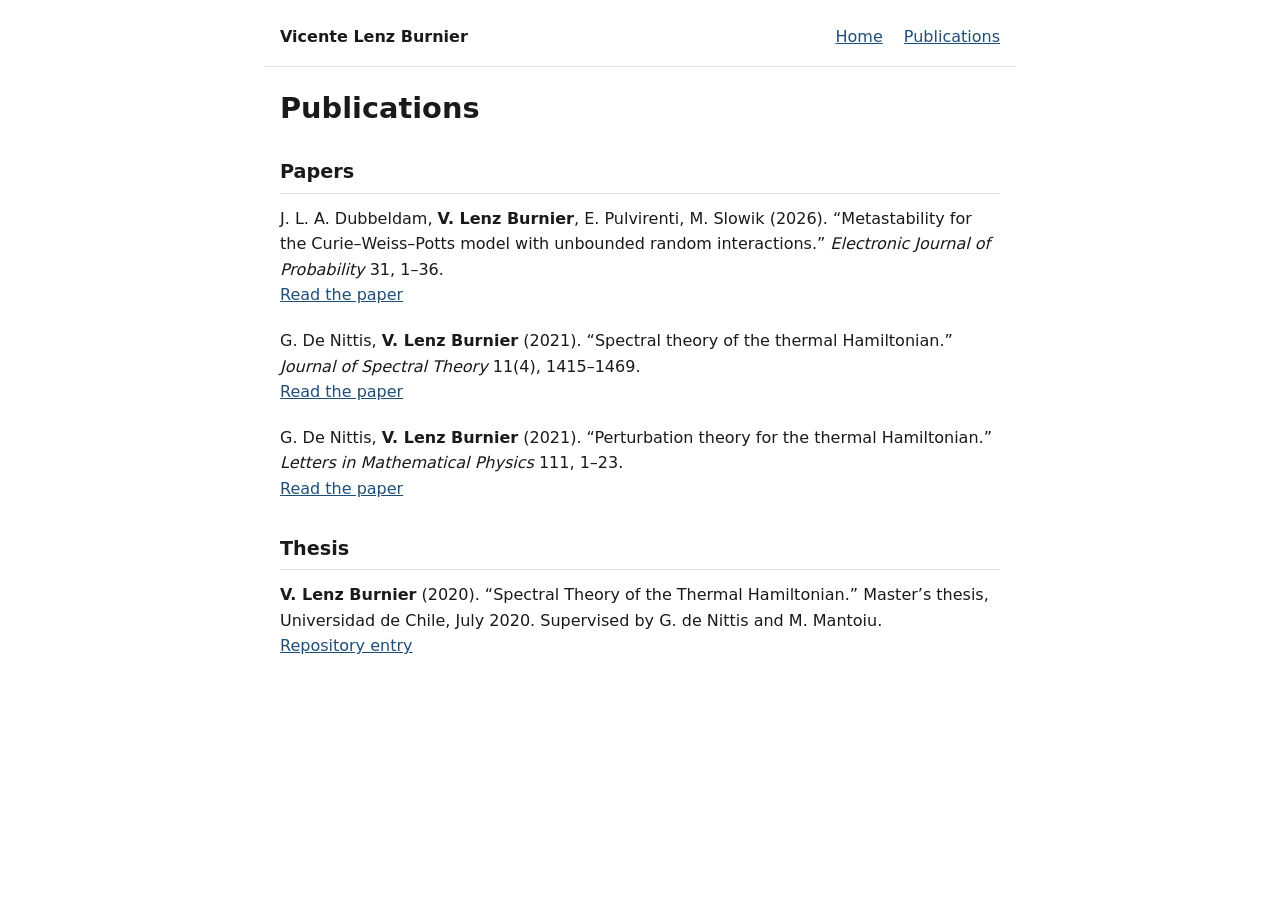
==== publications.html @ 6ba08572 "Add files via upload" ====
<!doctype html>
<html lang="en">
<head>
<meta charset="utf-8">
<meta name="viewport" content="width=device-width, initial-scale=1">
<title>Publications | Vicente Lenz Burnier</title>
<meta name="description" content="Publications and theses by Vicente Lenz Burnier.">
<link rel="stylesheet" href="style.css">
</head>
<body>
<header class="site-header">
  <a class="name" href="index.html">Vicente Lenz Burnier</a>
  <nav>
    <a href="index.html">Home</a>
    <a href="publications.html" aria-current="page">Publications</a>
  </nav>
</header>
<main>
  <h1>Publications</h1>

  <h2>Papers</h2>
  <ul class="pubs">
    <li>
      J. L. A. Dubbeldam, <strong>V. Lenz Burnier</strong>, E. Pulvirenti, M. Slowik (2026).
      &ldquo;Metastability for the Curie–Weiss–Potts model with unbounded random interactions.&rdquo;
      <em>Electronic Journal of Probability</em> 31, 1–36.
      <!-- TODO: replace # with the article's link -->
      <br><a href="#">Read the paper</a>
    </li>
    <li>
      G. De Nittis, <strong>V. Lenz Burnier</strong> (2021).
      &ldquo;Spectral theory of the thermal Hamiltonian.&rdquo;
      <em>Journal of Spectral Theory</em> 11(4), 1415–1469.
      <!-- TODO: replace # with the article's link -->
      <br><a href="#">Read the paper</a>
    </li>
    <li>
      G. De Nittis, <strong>V. Lenz Burnier</strong> (2021).
      &ldquo;Perturbation theory for the thermal Hamiltonian.&rdquo;
      <em>Letters in Mathematical Physics</em> 111, 1–23.
      <!-- TODO: replace # with the article's link -->
      <br><a href="#">Read the paper</a>
    </li>
  </ul>

  <h2>Thesis</h2>
  <ul class="pubs">
    <li>
      <strong>V. Lenz Burnier</strong> (2020).
      &ldquo;Spectral Theory of the Thermal Hamiltonian.&rdquo;
      Master&rsquo;s thesis, Universidad de Chile, July 2020. Supervised by G. de Nittis and M. Mantoiu.
      <br><a href="https://repositorio.uchile.cl/handle/2250/178333">Repository entry</a>
    </li>
  </ul>
</main>
</body>
</html>
---- style.css ----
:root { --bg:#ffffff; --fg:#1a1a1a; --muted:#6b6b6b; --accent:#1f4e79; --rule:#e2e2e2; }
@media (prefers-color-scheme: dark) {
  :root:not([data-theme="light"]) { --bg:#16181c; --fg:#e8e8e8; --muted:#9a9a9a; --accent:#8fb8de; --rule:#2c2f36; }
}
:root[data-theme="dark"] { --bg:#16181c; --fg:#e8e8e8; --muted:#9a9a9a; --accent:#8fb8de; --rule:#2c2f36; }

html, body { margin:0; padding:0; background:var(--bg); color:var(--fg); }
body {
  font-family: system-ui, -apple-system, "Segoe UI", sans-serif;
  line-height: 1.6;
  font-size: 16px;
}
a { color: var(--accent); }

.site-header {
  max-width: 720px; margin: 0 auto; padding: 24px 16px 16px;
  display: flex; flex-wrap: wrap; justify-content: space-between; align-items: baseline; gap: 8px 16px;
  border-bottom: 1px solid var(--rule);
}
.site-header .name { font-weight: 600; color: var(--fg); text-decoration: none; }
.site-header nav a { margin-left: 16px; }

main { max-width: 720px; margin: 0 auto; padding: 24px 16px 56px; }
h1 { font-size: 1.8rem; line-height: 1.2; margin: 0 0 0.75rem; }
h2 { font-size: 1.2rem; margin: 2rem 0 0.75rem; padding-bottom: 0.3rem; border-bottom: 1px solid var(--rule); }

.pubs { list-style: none; margin: 0; padding: 0; }
.pubs li { margin: 0 0 1.25rem; overflow-wrap: anywhere; }
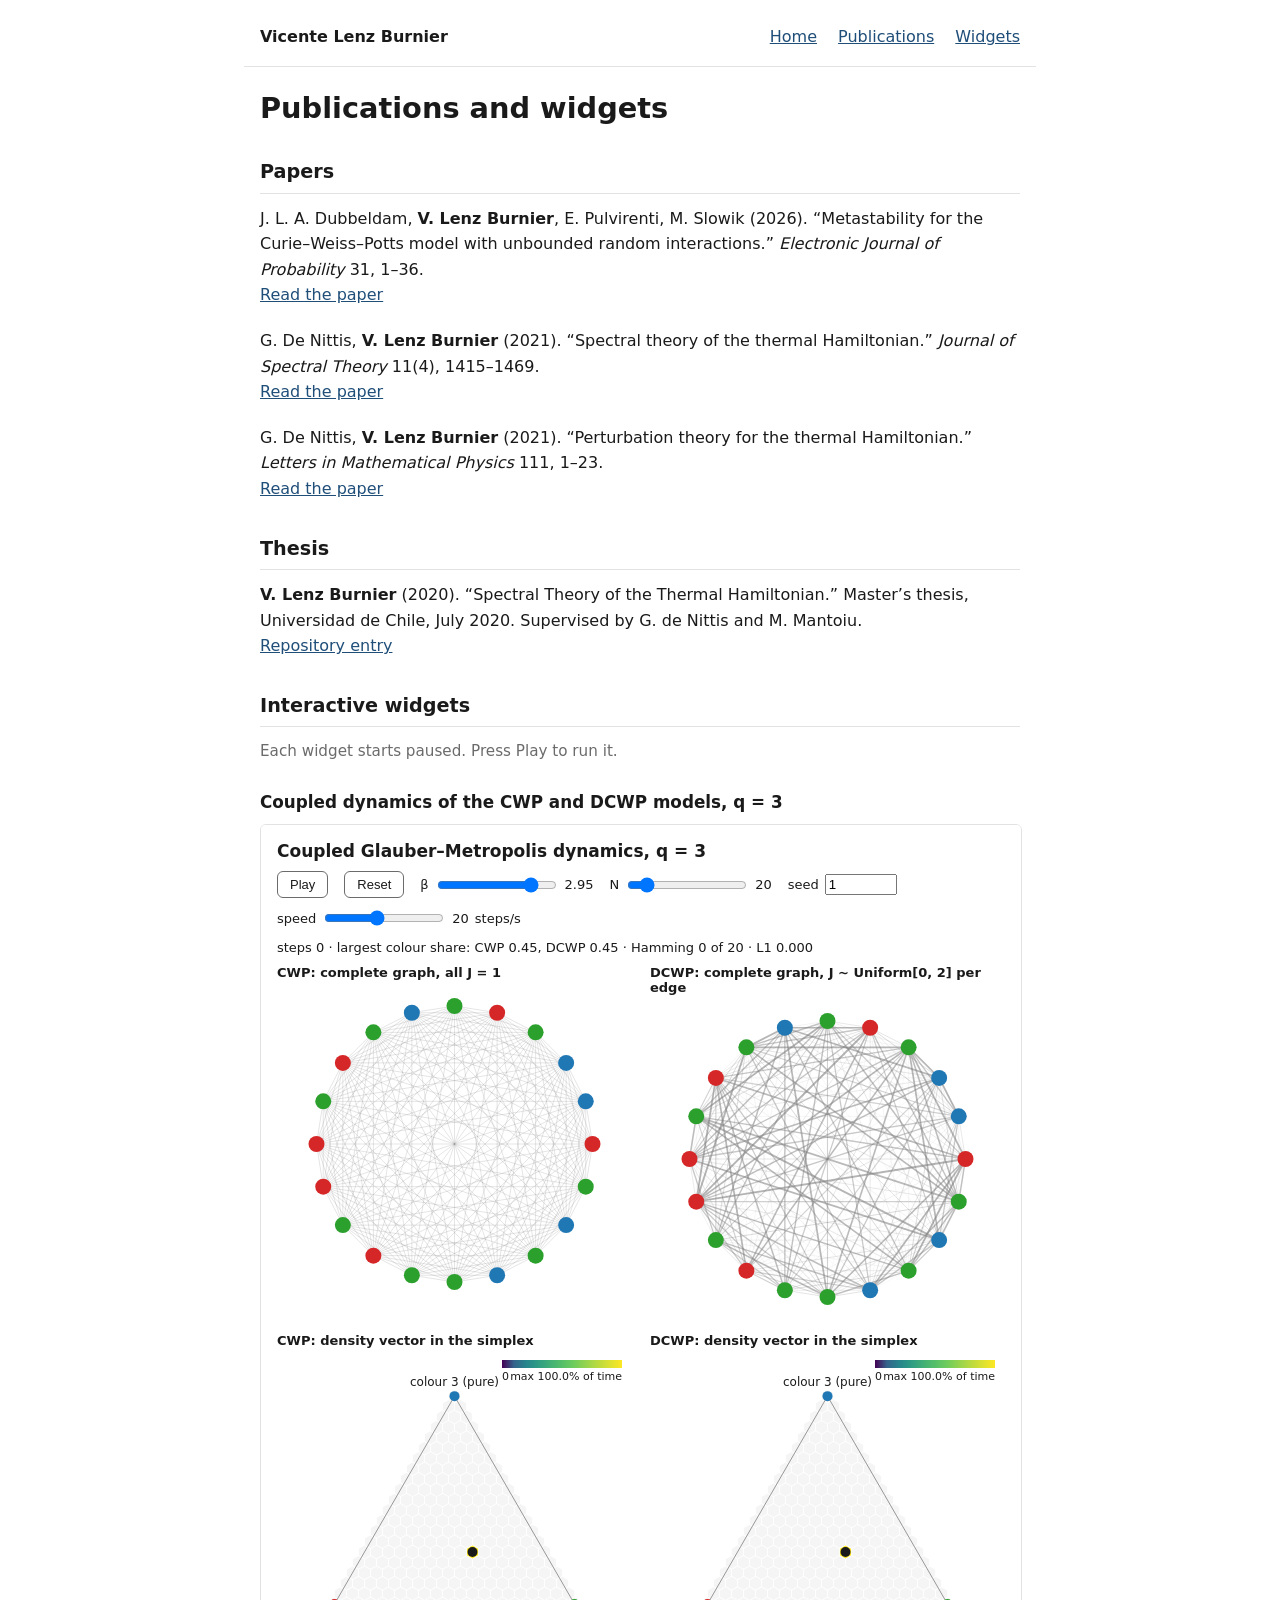
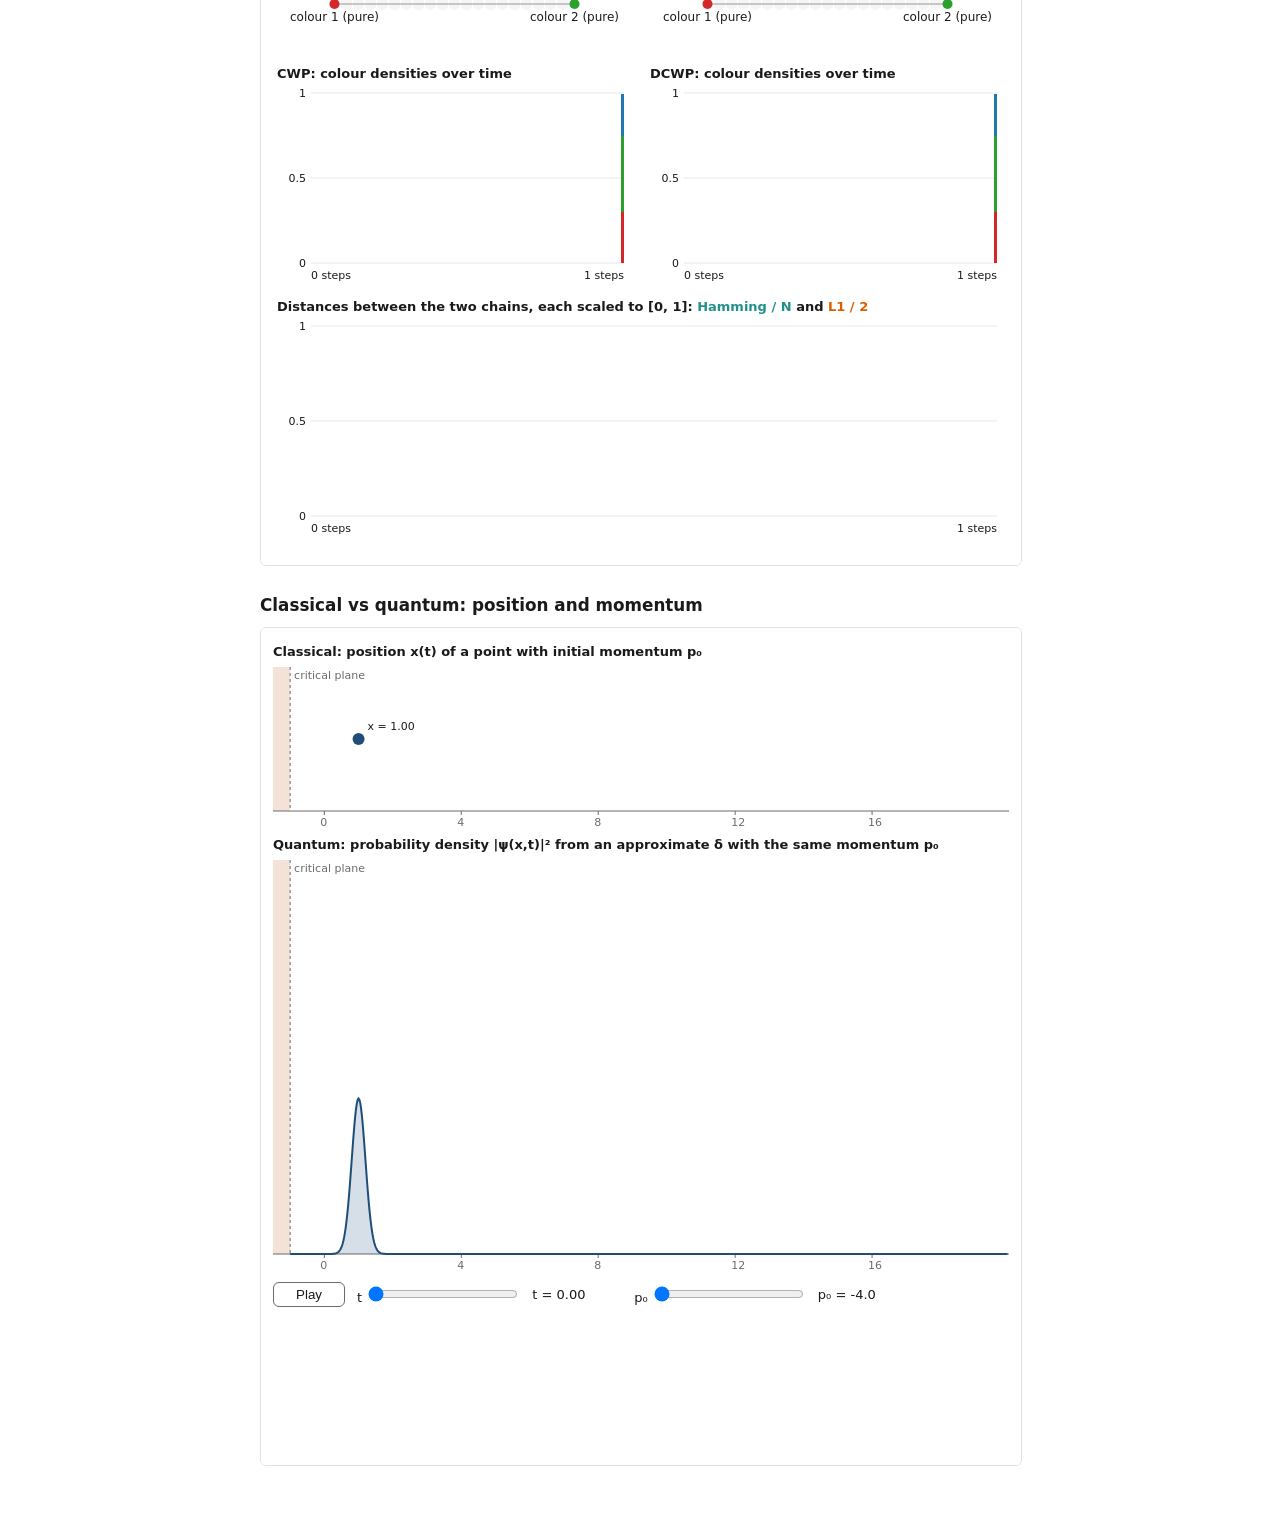
==== commit 9ae7f1a7: "Update publications.html" ====
--- a/publications.html
+++ b/publications.html
@@ -3,55 +3,783 @@
 <head>
 <meta charset="utf-8">
 <meta name="viewport" content="width=device-width, initial-scale=1">
-<title>Publications | Vicente Lenz Burnier</title>
-<meta name="description" content="Publications and theses by Vicente Lenz Burnier.">
-<link rel="stylesheet" href="style.css">
+<title>Publications and widgets | Vicente Lenz Burnier</title>
+<meta name="description" content="Publications and interactive widgets by Vicente Lenz Burnier.">
+<style>
+  :root { --bg:#ffffff; --fg:#1a1a1a; --muted:#6b6b6b; --accent:#1f4e79; --rule:#e2e2e2; }
+  @media (prefers-color-scheme: dark) {
+    :root:not([data-theme="light"]) { --bg:#16181c; --fg:#e8e8e8; --muted:#9a9a9a; --accent:#8fb8de; --rule:#2c2f36; }
+  }
+  :root[data-theme="dark"] { --bg:#16181c; --fg:#e8e8e8; --muted:#9a9a9a; --accent:#8fb8de; --rule:#2c2f36; }
+  html, body { margin:0; padding:0; background:var(--bg); color:var(--fg); }
+  body { font-family: system-ui, -apple-system, "Segoe UI", sans-serif; line-height:1.6; font-size:16px; }
+  a { color:var(--accent); }
+  .site-header { max-width:760px; margin:0 auto; padding:24px 16px 16px; display:flex; flex-wrap:wrap;
+    justify-content:space-between; align-items:baseline; gap:8px 16px; border-bottom:1px solid var(--rule); }
+  .site-header .name { font-weight:600; color:var(--fg); text-decoration:none; }
+  .site-header nav a { margin-left:16px; }
+  main { max-width:760px; margin:0 auto; padding:24px 16px 56px; }
+  h1 { font-size:1.8rem; line-height:1.2; margin:0 0 .75rem; }
+  h2 { font-size:1.2rem; margin:2rem 0 .75rem; padding-bottom:.3rem; border-bottom:1px solid var(--rule); }
+  h3 { font-size:1.05rem; margin:1.6rem 0 .5rem; }
+  .pubs { list-style:none; margin:0; padding:0; }
+  .pubs li { margin:0 0 1.25rem; overflow-wrap:anywhere; }
+  .note { color:var(--muted); font-size:.95rem; margin:0 0 .5rem; }
+  iframe.widget { display:block; width:100%; border:1px solid var(--rule); border-radius:6px; background:var(--bg); }
+</style>
 </head>
 <body>
 <header class="site-header">
   <a class="name" href="index.html">Vicente Lenz Burnier</a>
   <nav>
     <a href="index.html">Home</a>
-    <a href="publications.html" aria-current="page">Publications</a>
+    <a href="publications.html">Publications</a>
+    <a href="research.html" aria-current="page">Widgets</a>
   </nav>
 </header>
 <main>
-  <h1>Publications</h1>
-
-  <h2>Papers</h2>
-  <ul class="pubs">
-    <li>
-      J. L. A. Dubbeldam, <strong>V. Lenz Burnier</strong>, E. Pulvirenti, M. Slowik (2026).
-      &ldquo;Metastability for the Curie–Weiss–Potts model with unbounded random interactions.&rdquo;
-      <em>Electronic Journal of Probability</em> 31, 1–36.
-      <!-- TODO: replace # with the article's link -->
-      <br><a href="#">Read the paper</a>
-    </li>
-    <li>
-      G. De Nittis, <strong>V. Lenz Burnier</strong> (2021).
-      &ldquo;Spectral theory of the thermal Hamiltonian.&rdquo;
-      <em>Journal of Spectral Theory</em> 11(4), 1415–1469.
-      <!-- TODO: replace # with the article's link -->
-      <br><a href="#">Read the paper</a>
-    </li>
-    <li>
-      G. De Nittis, <strong>V. Lenz Burnier</strong> (2021).
-      &ldquo;Perturbation theory for the thermal Hamiltonian.&rdquo;
-      <em>Letters in Mathematical Physics</em> 111, 1–23.
-      <!-- TODO: replace # with the article's link -->
-      <br><a href="#">Read the paper</a>
-    </li>
-  </ul>
-
-  <h2>Thesis</h2>
-  <ul class="pubs">
-    <li>
-      <strong>V. Lenz Burnier</strong> (2020).
-      &ldquo;Spectral Theory of the Thermal Hamiltonian.&rdquo;
-      Master&rsquo;s thesis, Universidad de Chile, July 2020. Supervised by G. de Nittis and M. Mantoiu.
-      <br><a href="https://repositorio.uchile.cl/handle/2250/178333">Repository entry</a>
-    </li>
-  </ul>
+  <h1>Publications and widgets</h1>
+
+  <section id="publications">
+    <h2>Papers</h2>
+    <ul class="pubs">
+      <li>
+        J. L. A. Dubbeldam, <strong>V. Lenz Burnier</strong>, E. Pulvirenti, M. Slowik (2026).
+        &ldquo;Metastability for the Curie&ndash;Weiss&ndash;Potts model with unbounded random interactions.&rdquo;
+        <em>Electronic Journal of Probability</em> 31, 1&ndash;36.
+        <!-- TODO: replace # with the article's link -->
+        <br><a href="#">Read the paper</a>
+      </li>
+      <li>
+        G. De Nittis, <strong>V. Lenz Burnier</strong> (2021).
+        &ldquo;Spectral theory of the thermal Hamiltonian.&rdquo;
+        <em>Journal of Spectral Theory</em> 11(4), 1415&ndash;1469.
+        <!-- TODO: replace # with the article's link -->
+        <br><a href="#">Read the paper</a>
+      </li>
+      <li>
+        G. De Nittis, <strong>V. Lenz Burnier</strong> (2021).
+        &ldquo;Perturbation theory for the thermal Hamiltonian.&rdquo;
+        <em>Letters in Mathematical Physics</em> 111, 1&ndash;23.
+        <!-- TODO: replace # with the article's link -->
+        <br><a href="#">Read the paper</a>
+      </li>
+    </ul>
+
+    <h2>Thesis</h2>
+    <ul class="pubs">
+      <li>
+        <strong>V. Lenz Burnier</strong> (2020).
+        &ldquo;Spectral Theory of the Thermal Hamiltonian.&rdquo;
+        Master&rsquo;s thesis, Universidad de Chile, July 2020. Supervised by G. de Nittis and M. Mantoiu.
+        <br><a href="https://repositorio.uchile.cl/handle/2250/178333">Repository entry</a>
+      </li>
+    </ul>
+  </section>
+
+  <section id="widgets">
+    <h2>Interactive widgets</h2>
+    <p class="note">Each widget starts paused. Press Play to run it.</p>
+
+    <h3>Coupled dynamics of the CWP and DCWP models, q = 3</h3>
+    <iframe id="potts" class="widget" title="Coupled Glauber-Metropolis dynamics of the CWP and DCWP models" style="height:1340px" srcdoc="&lt;!doctype html&gt;
+&lt;html lang=&quot;en&quot;&gt;
+&lt;head&gt;
+&lt;meta charset=&quot;utf-8&quot;&gt;
+&lt;meta name=&quot;viewport&quot; content=&quot;width=device-width, initial-scale=1&quot;&gt;
+&lt;title&gt;Coupled CWP and DCWP dynamics&lt;/title&gt;
+&lt;style&gt;
+  :root { --bg:#ffffff; --fg:#1a1a1a; --muted:#6b6b6b; }
+  @media (prefers-color-scheme: dark) {
+    :root:not([data-theme=&quot;light&quot;]) { --bg:#16181c; --fg:#e8e8e8; --muted:#9a9a9a; }
+  }
+  :root[data-theme=&quot;dark&quot;] { --bg:#16181c; --fg:#e8e8e8; --muted:#9a9a9a; }
+  html, body { margin:0; padding:0; background:var(--bg); color:var(--fg);
+    font-family: system-ui, -apple-system, &quot;Segoe UI&quot;, sans-serif; }
+  body { padding:16px; box-sizing:border-box; }
+  h1 { font-size:17px; font-weight:600; margin:0 0 10px; }
+  .controls { display:flex; flex-wrap:wrap; gap:10px 16px; align-items:center; font-size:13px; margin-bottom:12px; }
+  .controls label { display:flex; align-items:center; gap:6px; }
+  input[type=range] { width:120px; }
+  input[type=number] { width:64px; }
+  button { padding:5px 12px; border-radius:6px; border:1px solid var(--muted); background:transparent; color:var(--fg); cursor:pointer; font-size:13px; }
+  .readout { font-variant-numeric: tabular-nums; font-size:13px; }
+  .grid { display:grid; grid-template-columns:minmax(0,1fr) minmax(0,1fr); gap:14px 18px; }
+  .cell { min-width:0; }
+  .cell.span { grid-column:1 / -1; }
+  .cell .t { font-size:13px; font-weight:600; margin-bottom:4px; }
+  canvas { width:100%; display:block; }
+  @media (max-width:640px) { .grid { grid-template-columns:minmax(0,1fr); } }
+&lt;/style&gt;
+&lt;/head&gt;
+&lt;body&gt;
+&lt;noscript&gt;This animation needs JavaScript to run.&lt;/noscript&gt;
+&lt;h1&gt;Coupled Glauber–Metropolis dynamics, q = 3&lt;/h1&gt;
+&lt;div class=&quot;controls&quot;&gt;
+  &lt;button id=&quot;play&quot;&gt;Play&lt;/button&gt;
+  &lt;button id=&quot;reset&quot;&gt;Reset&lt;/button&gt;
+  &lt;label&gt;β &lt;input id=&quot;beta&quot; type=&quot;range&quot; min=&quot;2.70&quot; max=&quot;3.00&quot; step=&quot;0.01&quot; value=&quot;2.95&quot;&gt; &lt;span id=&quot;betaV&quot;&gt;&lt;/span&gt;&lt;/label&gt;
+  &lt;label&gt;N &lt;input id=&quot;n&quot; type=&quot;range&quot; min=&quot;10&quot; max=&quot;100&quot; step=&quot;1&quot; value=&quot;20&quot;&gt; &lt;span id=&quot;nV&quot;&gt;&lt;/span&gt;&lt;/label&gt;
+  &lt;label&gt;seed &lt;input id=&quot;seed&quot; type=&quot;number&quot; value=&quot;1&quot; min=&quot;1&quot; step=&quot;1&quot;&gt;&lt;/label&gt;
+  &lt;label&gt;speed &lt;input id=&quot;speed&quot; type=&quot;range&quot; min=&quot;0&quot; max=&quot;300&quot; step=&quot;1&quot; value=&quot;130&quot;&gt; &lt;span id=&quot;speedV&quot;&gt;&lt;/span&gt; steps/s&lt;/label&gt;
+&lt;/div&gt;
+&lt;div class=&quot;readout&quot; id=&quot;ro&quot;&gt;&lt;/div&gt;
+&lt;div class=&quot;grid&quot; style=&quot;margin-top:10px&quot;&gt;
+  &lt;div class=&quot;cell&quot;&gt;&lt;div class=&quot;t&quot;&gt;CWP: complete graph, all J = 1&lt;/div&gt;&lt;canvas id=&quot;gC&quot; data-h=&quot;320&quot;&gt;&lt;/canvas&gt;&lt;/div&gt;
+  &lt;div class=&quot;cell&quot;&gt;&lt;div class=&quot;t&quot;&gt;DCWP: complete graph, J ~ Uniform[0, 2] per edge&lt;/div&gt;&lt;canvas id=&quot;gD&quot; data-h=&quot;320&quot;&gt;&lt;/canvas&gt;&lt;/div&gt;
+  &lt;div class=&quot;cell&quot;&gt;&lt;div class=&quot;t&quot;&gt;CWP: density vector in the simplex&lt;/div&gt;&lt;canvas id=&quot;tC&quot; data-h=&quot;300&quot;&gt;&lt;/canvas&gt;&lt;/div&gt;
+  &lt;div class=&quot;cell&quot;&gt;&lt;div class=&quot;t&quot;&gt;DCWP: density vector in the simplex&lt;/div&gt;&lt;canvas id=&quot;tD&quot; data-h=&quot;300&quot;&gt;&lt;/canvas&gt;&lt;/div&gt;
+  &lt;div class=&quot;cell&quot;&gt;&lt;div class=&quot;t&quot;&gt;CWP: colour densities over time&lt;/div&gt;&lt;canvas id=&quot;bC&quot; data-h=&quot;200&quot;&gt;&lt;/canvas&gt;&lt;/div&gt;
+  &lt;div class=&quot;cell&quot;&gt;&lt;div class=&quot;t&quot;&gt;DCWP: colour densities over time&lt;/div&gt;&lt;canvas id=&quot;bD&quot; data-h=&quot;200&quot;&gt;&lt;/canvas&gt;&lt;/div&gt;
+  &lt;div class=&quot;cell span&quot;&gt;&lt;div class=&quot;t&quot;&gt;Distances between the two chains, each scaled to [0, 1]: &lt;span style=&quot;color:#21918c&quot;&gt;Hamming / N&lt;/span&gt; and &lt;span style=&quot;color:#d95f02&quot;&gt;L1 / 2&lt;/span&gt;&lt;/div&gt;&lt;canvas id=&quot;hl&quot; data-h=&quot;220&quot;&gt;&lt;/canvas&gt;&lt;/div&gt;
+&lt;/div&gt;
+
+&lt;script&gt;
+const COLS = [&quot;#d62728&quot;, &quot;#2ca02c&quot;, &quot;#1f77b4&quot;];
+const Q = 3;
+const BIN = 10, HIST = 120, TRAIL = 1500, TAIL_TAU = 50;   // BIN: bar grid in steps; TRAIL: flips kept; TAIL_TAU: fade time in flips
+const VX = [0, 1, 0.5], VY = [0, 0, Math.sqrt(3) / 2];
+
+const $ = id =&gt; document.getElementById(id);
+const el = {
+  play: $(&quot;play&quot;), reset: $(&quot;reset&quot;), beta: $(&quot;beta&quot;), betaV: $(&quot;betaV&quot;),
+  n: $(&quot;n&quot;), nV: $(&quot;nV&quot;), seed: $(&quot;seed&quot;), speed: $(&quot;speed&quot;), speedV: $(&quot;speedV&quot;),
+  ro: $(&quot;ro&quot;), gC: $(&quot;gC&quot;), gD: $(&quot;gD&quot;), tC: $(&quot;tC&quot;), tD: $(&quot;tD&quot;), bC: $(&quot;bC&quot;), bD: $(&quot;bD&quot;), hl: $(&quot;hl&quot;)
+};
+
+let N = 20, beta = 2.95, stepsPerSecond = 20, playing = false, acc = 0, lastTs = null;   // starts paused
+let rng = null, sysC = null, sysD = null, stepCount = 0;
+let histC = [], histD = [], trailC = [], trailD = [];
+let occC = null, occD = null;   // time spent in each simplex site (visit counts), one array per chain
+let histX = [];                 // Hamming and L1 distances, sampled on the same grid as the bars
+
+// seeded PRNG so that a seed reproduces the run
+function mulberry32(a) {
+  return function () {
+    a |= 0; a = (a + 0x6D2B79F5) | 0;
+    let t = Math.imul(a ^ (a &gt;&gt;&gt; 15), 1 | a);
+    t = (t + Math.imul(t ^ (t &gt;&gt;&gt; 7), 61 | t)) ^ t;
+    return ((t ^ (t &gt;&gt;&gt; 14)) &gt;&gt;&gt; 0) / 4294967296;
+  };
+}
+
+// W[i*Q+k] = sum_{j != i} J_ij 1{s_j = k}; cnt[k] = number of sites with colour k
+function makeSystem(J, s0) {
+  const s = Int32Array.from(s0);
+  const W = new Float64Array(N * Q);
+  const cnt = new Float64Array(Q);
+  for (let i = 0; i &lt; N; i++)
+    for (let j = 0; j &lt; N; j++) if (j !== i) W[i * Q + s[j]] += J[i * N + j];
+  for (let j = 0; j &lt; N; j++) cnt[s[j]] += 1;
+  return { s, W, cnt, J };
+}
+
+function reset() {
+  N = parseInt(el.n.value, 10);
+  const seed = parseInt(el.seed.value, 10) || 1;
+  rng = mulberry32(seed);
+  const s0 = new Int32Array(N);
+  for (let i = 0; i &lt; N; i++) s0[i] = Math.floor(rng() * Q);
+  const Jc = new Float64Array(N * N), Jd = new Float64Array(N * N);
+  for (let i = 0; i &lt; N; i++)
+    for (let j = i + 1; j &lt; N; j++) {
+      Jc[i * N + j] = Jc[j * N + i] = 1;
+      const v = 2 * rng();
+      Jd[i * N + j] = Jd[j * N + i] = v;
+    }
+  sysC = makeSystem(Jc, s0);
+  sysD = makeSystem(Jd, s0);
+  stepCount = 0;
+  occC = new Float64Array((N + 1) * (N + 1)); occD = new Float64Array((N + 1) * (N + 1));
+  countOcc(sysC, occC); countOcc(sysD, occD);
+  histC = []; histD = []; histX = [];
+  trailC = [Array.from(sysC.cnt, v =&gt; v / N)];
+  trailD = [Array.from(sysD.cnt, v =&gt; v / N)];
+  snapshot();
+  drawAll();
+}
+
+// one Metropolis attempt: propose colour c at site i; accept with min(1, exp(-beta dH)) using the shared uniform u
+// returns true only if the site actually flipped
+function attempt(sys, i, c, u) {
+  const s = sys.s, W = sys.W, J = sys.J, cnt = sys.cnt;
+  const a = s[i];
+  if (c === a) return false;
+  const dH = -(W[i * Q + c] - W[i * Q + a]) / N;
+  if (u &lt; Math.exp(-beta * dH)) {
+    for (let j = 0; j &lt; N; j++) {
+      const Jji = J[j * N + i];
+      W[j * Q + a] -= Jji;
+      W[j * Q + c] += Jji;
+    }
+    s[i] = c; cnt[a] -= 1; cnt[c] += 1;
+    return true;
+  }
+  return false;
+}
+
+// the same (site, colour, uniform) drives both chains: a valid coupling of the two dynamics
+// every accepted flip is logged, so the simplex trail moves one flip at a time
+function advance(nSteps) {
+  for (let k = 0; k &lt; nSteps; k++) {
+    const i = Math.floor(rng() * N), c = Math.floor(rng() * Q), u = rng();
+    if (attempt(sysC, i, c, u)) { trailC.push(Array.from(sysC.cnt, v =&gt; v / N)); if (trailC.length &gt; TRAIL) trailC.shift(); }
+    if (attempt(sysD, i, c, u)) { trailD.push(Array.from(sysD.cnt, v =&gt; v / N)); if (trailD.length &gt; TRAIL) trailD.shift(); }
+    countOcc(sysC, occC); countOcc(sysD, occD);   // every step counts, flip or not, so the counts are time spent
+  }
+  stepCount += nSteps;
+}
+
+function simplexXY(d) { return [d[1] * VX[1] + d[2] * VX[2], d[1] * VY[1] + d[2] * VY[2]]; }
+
+// site (n0, n1, n2) with n0 + n1 + n2 = N is stored at index n1 * (N + 1) + n2
+function countOcc(sys, occ) { occ[Math.round(sys.cnt[1]) * (N + 1) + Math.round(sys.cnt[2])] += 1; }
+
+// a snapshot of both chains; snapshots are taken on the fixed grid t = k * BIN and never change afterwards
+function snapshot() {
+  histC.push({ t: stepCount, d: Array.from(sysC.cnt, v =&gt; v / N) }); if (histC.length &gt; HIST) histC.shift();
+  histD.push({ t: stepCount, d: Array.from(sysD.cnt, v =&gt; v / N) }); if (histD.length &gt; HIST) histD.shift();
+  histX.push({ t: stepCount, h: hammingDist(), l1: l1Dist() }); if (histX.length &gt; HIST) histX.shift();
+}
+
+// Hamming distance: number of sites whose colour differs between the two chains
+function hammingDist() { let h = 0; for (let i = 0; i &lt; N; i++) if (sysC.s[i] !== sysD.s[i]) h++; return h; }
+// L1 distance between the two magnetizations, taken as the colour densities (each in [0, 1], so the distance is in [0, 2])
+function l1Dist() { let d = 0; for (let k = 0; k &lt; Q; k++) d += Math.abs(sysC.cnt[k] - sysD.cnt[k]) / N; return d; }
+
+// advance n steps, taking a snapshot each time the step count reaches a multiple of BIN
+function advanceBy(n) {
+  let left = n;
+  while (left &gt; 0) {
+    const next = (Math.floor(stepCount / BIN) + 1) * BIN;
+    const k = Math.min(left, next - stepCount);
+    advance(k);
+    left -= k;
+    if (stepCount % BIN === 0) snapshot();
+  }
+}
+
+function cssVar(name) { return getComputedStyle(document.documentElement).getPropertyValue(name).trim(); }
+
+function sizeCanvas(c) {
+  const dpr = Math.min(window.devicePixelRatio || 1, 2);
+  // some preview panes report zero width at load; fall back to the window width
+  const box = c.parentElement.getBoundingClientRect().width || Math.max(200, (window.innerWidth || 360) - 32);
+  // the buffer holds whole device pixels and the CSS size is exactly that buffer, so the browser never resamples the canvas
+  const bw = Math.max(1, Math.floor(box * dpr)), bh = Math.max(1, Math.round(parseInt(c.dataset.h, 10) * dpr));
+  const w = bw / dpr, h = bh / dpr;
+  c.style.width = w + &quot;px&quot;;
+  c.style.height = h + &quot;px&quot;;
+  c.width = bw; c.height = bh;
+  const ctx = c.getContext(&quot;2d&quot;);
+  ctx.setTransform(dpr, 0, 0, dpr, 0, 0);
+  return { ctx, w, h, dpr };
+}
+
+function drawGraph(c, sys, dis) {
+  const { ctx, w, h } = sizeCanvas(c);
+  ctx.clearRect(0, 0, w, h);
+  const cx = w / 2, cy = h / 2, R = Math.min(w, h) / 2 - 22;
+  const P = [];
+  for (let i = 0; i &lt; N; i++) {
+    const a = -Math.PI / 2 + (2 * Math.PI * i) / N;
+    P.push([cx + R * Math.cos(a), cy + R * Math.sin(a)]);
+  }
+  if (N &lt;= 30) {
+    for (let i = 0; i &lt; N; i++)
+      for (let j = i + 1; j &lt; N; j++) {
+        const J = sys.J[i * N + j];
+        if (dis) {
+          ctx.strokeStyle = `rgba(128,128,128,${0.1 + 0.5 * J / 2})`;
+          ctx.lineWidth = 0.3 + 1.5 * J / 2;
+        } else {
+          ctx.strokeStyle = &quot;rgba(128,128,128,0.3)&quot;;
+          ctx.lineWidth = 0.7;
+        }
+        ctx.beginPath(); ctx.moveTo(P[i][0], P[i][1]); ctx.lineTo(P[j][0], P[j][1]); ctx.stroke();
+      }
+  }
+  const r = N &lt;= 30 ? 8 : 3;
+  for (let i = 0; i &lt; N; i++) {
+    ctx.beginPath(); ctx.arc(P[i][0], P[i][1], r, 0, 2 * Math.PI);
+    ctx.fillStyle = COLS[sys.s[i]]; ctx.fill();
+  }
+}
+
+function drawTriangle(c, trail, occ) {
+  const { ctx, w, h } = sizeCanvas(c);
+  ctx.clearRect(0, 0, w, h);
+  const fg = cssVar(&quot;--fg&quot;);
+  const s = Math.min(w / 1.3, h / 1.25);
+  const ox = (w - 1.3 * s) / 2, oy = (h - 1.25 * s) / 2;
+  const X = x =&gt; ox + (x + 0.15) * s;
+  const Y = y =&gt; h - oy - (y + 0.2) * s;
+
+  // cells first, so the outline and the trail sit on top of them
+  const fmax = drawCells(ctx, X, Y, s, occ);
+
+  ctx.beginPath();
+  for (let k = 0; k &lt; 3; k++) {
+    const px = X(VX[k]), py = Y(VY[k]);
+    if (k === 0) ctx.moveTo(px, py); else ctx.lineTo(px, py);
+  }
+  ctx.closePath();
+  ctx.strokeStyle = &quot;rgba(128,128,128,0.8)&quot;; ctx.lineWidth = 1; ctx.stroke();
+
+  const names = [&quot;colour 1 (pure)&quot;, &quot;colour 2 (pure)&quot;, &quot;colour 3 (pure)&quot;];
+  ctx.font = &quot;12px system-ui, sans-serif&quot;; ctx.textAlign = &quot;center&quot;;
+  for (let k = 0; k &lt; 3; k++) {
+    const px = X(VX[k]), py = Y(VY[k]);
+    ctx.fillStyle = COLS[k];
+    ctx.beginPath(); ctx.arc(px, py, 5, 0, 2 * Math.PI); ctx.fill();
+    ctx.fillStyle = fg;
+    ctx.fillText(names[k], px, k === 2 ? py - 10 : py + 17);
+  }
+
+  const pts = trail.map(simplexXY);
+  const n = pts.length;
+  // older flips fade with time constant TAIL_TAU (in flips) and are dropped once faint
+  ctx.lineWidth = 1;
+  for (let k = n - 1; k &gt;= 1; k--) {
+    const age = n - 1 - k;
+    const al = 0.75 * Math.exp(-age / TAIL_TAU);
+    if (al &lt; 0.02) break;
+    ctx.strokeStyle = `rgba(128,128,128,${al})`;
+    ctx.beginPath();
+    ctx.moveTo(X(pts[k - 1][0]), Y(pts[k - 1][1]));
+    ctx.lineTo(X(pts[k][0]), Y(pts[k][1]));
+    ctx.stroke();
+  }
+  const cur = pts[n - 1];
+  ctx.fillStyle = fg;
+  ctx.beginPath(); ctx.arc(X(cur[0]), Y(cur[1]), 5, 0, 2 * Math.PI); ctx.fill();
+
+  drawLegend(ctx, w, fmax / (stepCount + 1), fg);
+}
+
+// colour scale for the cells: viridis-like, readable on both light and dark backgrounds
+const RAMP = [[68, 1, 84], [59, 82, 139], [33, 145, 140], [94, 201, 98], [253, 231, 37]];
+function rampRGB(t) {
+  const x = Math.min(1, Math.max(0, t)) * (RAMP.length - 1);
+  const k = Math.min(RAMP.length - 2, Math.floor(x)), f = x - k;
+  const a = RAMP[k], b = RAMP[k + 1];
+  return `rgb(${Math.round(a[0] + f * (b[0] - a[0]))},${Math.round(a[1] + f * (b[1] - a[1]))},${Math.round(a[2] + f * (b[2] - a[2]))})`;
+}
+
+// one hexagon per simplex site (n0, n1, n2) with n0 + n1 + n2 = N, filled by its share of time.
+// Neighbouring sites are s/N apart, so a regular hexagon with that spacing has circumradius (s/N)/sqrt(3).
+// The fill uses sqrt scaling so that rarely visited sites stay visible. Returns the largest visit count.
+// colours are quantised to CELL_LEVELS steps so each cell can reuse a precomputed fill string
+const CELL_LEVELS = 48;
+const LEVEL_FILL = Array.from({ length: CELL_LEVELS }, (_, b) =&gt; rampRGB(b / (CELL_LEVELS - 1)));
+const EMPTY_FILL = &quot;rgba(128,128,128,0.08)&quot;;
+const HEX_COS = [], HEX_SIN = [];
+for (let k = 0; k &lt; 6; k++) { const th = Math.PI / 6 + k * Math.PI / 3; HEX_COS.push(Math.cos(th)); HEX_SIN.push(Math.sin(th)); }
+function drawCells(ctx, X, Y, s, occ) {
+  const K = N + 1;
+  let fmax = 1;
+  for (let n1 = 0; n1 &lt;= N; n1++)
+    for (let n2 = 0; n1 + n2 &lt;= N; n2++) fmax = Math.max(fmax, occ[n1 * K + n2]);
+  const R = (s / N) / Math.sqrt(3) * 0.93;
+  for (let n1 = 0; n1 &lt;= N; n1++)
+    for (let n2 = 0; n1 + n2 &lt;= N; n2++) {
+      const cx = X((n1 * VX[1] + n2 * VX[2]) / N), cy = Y((n1 * VY[1] + n2 * VY[2]) / N);
+      const v = occ[n1 * K + n2];
+      ctx.beginPath();
+      for (let k = 0; k &lt; 6; k++) {   // vertices point into the gaps between neighbours
+        const px = cx + R * HEX_COS[k], py = cy - R * HEX_SIN[k];
+        if (k === 0) ctx.moveTo(px, py); else ctx.lineTo(px, py);
+      }
+      ctx.closePath();
+      ctx.fillStyle = v &gt; 0 ? LEVEL_FILL[Math.round(Math.sqrt(v / fmax) * (CELL_LEVELS - 1))] : EMPTY_FILL;
+      ctx.fill();
+    }
+  return fmax;
+}
+
+// colour key for the cells, running from 0 to the largest share of time any single site received
+function drawLegend(ctx, w, share, fg) {
+  const lw = Math.min(120, w * 0.4), lx = w - lw - 10, ly = 8;
+  const g = ctx.createLinearGradient(lx, 0, lx + lw, 0);
+  for (let i = 0; i &lt;= 10; i++) g.addColorStop(i / 10, rampRGB(Math.sqrt(i / 10)));
+  ctx.fillStyle = g; ctx.fillRect(lx, ly, lw, 8);
+  ctx.fillStyle = fg; ctx.font = &quot;11px system-ui, sans-serif&quot;;
+  ctx.textAlign = &quot;left&quot;; ctx.fillText(&quot;0&quot;, lx, ly + 20);
+  ctx.textAlign = &quot;right&quot;; ctx.fillText(&quot;max &quot; + (100 * share).toFixed(1) + &quot;% of time&quot;, lx + lw, ly + 20);
+}
+
+function drawBars(c, hist) {
+  const { ctx, w, h, dpr } = sizeCanvas(c);
+  ctx.clearRect(0, 0, w, h);
+  const fg = cssVar(&quot;--fg&quot;);
+  const pl = 34, pr = 8, pt = 8, pb = 22;
+  const pw = w - pl - pr, ph = h - pt - pb;
+  ctx.font = &quot;11px system-ui, sans-serif&quot;;
+  ctx.textAlign = &quot;right&quot;; ctx.fillStyle = fg;
+  for (const v of [0, 0.5, 1]) {
+    const y = pt + ph * (1 - v);
+    ctx.strokeStyle = &quot;rgba(128,128,128,0.2)&quot;;
+    ctx.beginPath(); ctx.moveTo(pl, y); ctx.lineTo(pl + pw, y); ctx.stroke();
+    ctx.fillText(String(v), pl - 5, y + 4);
+  }
+  if (hist.length === 0) return;
+  const t0 = hist[0].t, t1 = Math.max(hist[hist.length - 1].t, t0 + 1);
+  // one bar per grid snapshot in fixed slots, newest at the right edge; bars touch, heights never change
+  // every edge is snapped to a device pixel, so neighbouring bars and segments meet with no anti-aliased seam
+  const snap = v =&gt; Math.round(v * dpr) / dpr;
+  for (let j = 0; j &lt; hist.length; j++) {
+    const slot = HIST - hist.length + j;
+    const x0 = snap(pl + (slot * pw) / HIST), x1 = snap(pl + ((slot + 1) * pw) / HIST);
+    let base = snap(pt + ph);
+    for (let k = 0; k &lt; Q; k++) {
+      const top = snap(base - hist[j].d[k] * ph);
+      ctx.fillStyle = COLS[k];
+      ctx.fillRect(x0, top, x1 - x0, base - top);
+      base = top;
+    }
+  }
+  ctx.fillStyle = fg;
+  ctx.textAlign = &quot;left&quot;; ctx.fillText(t0.toLocaleString() + &quot; steps&quot;, pl, h - 6);
+  ctx.textAlign = &quot;right&quot;; ctx.fillText(t1.toLocaleString() + &quot; steps&quot;, pl + pw, h - 6);
+}
+
+// both distances on one graph, each divided by its maximum possible value so that it lies in [0, 1]
+// (Hamming / N, since at most N sites differ; L1 / 2, since the L1 distance between two probability vectors is at most 2)
+// one point per grid snapshot, over the same fixed time window as the bars
+const SERIES = [
+  { key: &quot;h&quot;, max: () =&gt; N, color: &quot;#21918c&quot; },
+  { key: &quot;l1&quot;, max: () =&gt; 2, color: &quot;#d95f02&quot; }
+];
+function drawDistances(c, hist) {
+  const { ctx, w, h } = sizeCanvas(c);
+  ctx.clearRect(0, 0, w, h);
+  const fg = cssVar(&quot;--fg&quot;);
+  const pl = 34, pr = 8, pt = 8, pb = 22;
+  const pw = w - pl - pr, ph = h - pt - pb;
+  ctx.font = &quot;11px system-ui, sans-serif&quot;;
+  ctx.textAlign = &quot;right&quot;; ctx.fillStyle = fg;
+  for (const v of [0, 0.5, 1]) {
+    const y = pt + ph * (1 - v);
+    ctx.strokeStyle = &quot;rgba(128,128,128,0.2)&quot;;
+    ctx.beginPath(); ctx.moveTo(pl, y); ctx.lineTo(pl + pw, y); ctx.stroke();
+    ctx.fillText(String(v), pl - 5, y + 4);
+  }
+  if (hist.length === 0) return;
+  const t0 = hist[0].t, t1 = Math.max(hist[hist.length - 1].t, t0 + 1);
+  for (const s of SERIES) {
+    ctx.strokeStyle = s.color; ctx.lineWidth = 1.5;
+    ctx.beginPath();
+    for (let j = 0; j &lt; hist.length; j++) {
+      const slot = HIST - hist.length + j;
+      const x = pl + ((slot + 0.5) * pw) / HIST;
+      const y = pt + ph * (1 - hist[j][s.key] / s.max());
+      if (j === 0) ctx.moveTo(x, y); else ctx.lineTo(x, y);
+    }
+    ctx.stroke();
+  }
+  ctx.fillStyle = fg;
+  ctx.textAlign = &quot;left&quot;; ctx.fillText(t0.toLocaleString() + &quot; steps&quot;, pl, h - 6);
+  ctx.textAlign = &quot;right&quot;; ctx.fillText(t1.toLocaleString() + &quot; steps&quot;, pl + pw, h - 6);
+}
+
+function drawAll() {
+  drawGraph(el.gC, sysC, false);
+  drawGraph(el.gD, sysD, true);
+  drawTriangle(el.tC, trailC, occC);
+  drawTriangle(el.tD, trailD, occD);
+  drawBars(el.bC, histC);
+  drawBars(el.bD, histD);
+  drawDistances(el.hl, histX);
+  const lastC = histC[histC.length - 1].d, lastD = histD[histD.length - 1].d;
+  el.ro.textContent =
+    `steps ${stepCount.toLocaleString()} · largest colour share: CWP ${Math.max(...lastC).toFixed(2)}, DCWP ${Math.max(...lastD).toFixed(2)}` +
+    ` · Hamming ${hammingDist()} of ${N} · L1 ${l1Dist().toFixed(3)}` +
+    (N &gt; 30 ? &quot; · edges hidden for N &gt; 30&quot; : &quot;&quot;);
+}
+
+// speed slider: 1 to 1000 steps per second on a log scale
+function speedFromSlider() { return Math.pow(10, parseInt(el.speed.value, 10) / 100); }
+function fmtSps() { return stepsPerSecond &lt; 10 ? stepsPerSecond.toFixed(1) : Math.round(stepsPerSecond).toString(); }
+
+// steps are accumulated from elapsed time, so the slowest speeds show single flips
+let lastRun = 0;
+function tick(ts) {
+  lastRun = performance.now();
+  if (lastTs === null) lastTs = ts;
+  const dt = Math.min(0.1, Math.max(0, (ts - lastTs) / 1000));
+  lastTs = ts;
+  if (playing) {
+    acc += stepsPerSecond * dt;
+    const n = Math.floor(acc);
+    if (n &gt; 0) { acc -= n; advanceBy(n); }
+  }
+  drawAll();
+}
+function frame(ts) {
+  tick(ts);
+  requestAnimationFrame(frame);
+}
+// fallback: if animation frames stall (hidden or unusual preview panes), keep the clock running
+setInterval(() =&gt; { if (performance.now() - lastRun &gt; 250) tick(performance.now()); }, 250);
+
+// consistency check: incremental bookkeeping matches a recomputation from scratch
+window.__check = function () {
+  for (const sys of [sysC, sysD]) {
+    for (let i = 0; i &lt; N; i++)
+      for (let k = 0; k &lt; Q; k++) {
+        let w = 0;
+        for (let j = 0; j &lt; N; j++) if (j !== i &amp;&amp; sys.s[j] === k) w += sys.J[i * N + j];
+        if (Math.abs(w - sys.W[i * Q + k]) &gt; 1e-9) return false;
+      }
+    const cnt = new Array(Q).fill(0);
+    for (const v of sys.s) cnt[v]++;
+    for (let k = 0; k &lt; Q; k++) if (cnt[k] !== sys.cnt[k]) return false;
+  }
+  return true;
+};
+
+el.beta.addEventListener(&quot;input&quot;, () =&gt; { beta = parseFloat(el.beta.value); el.betaV.textContent = beta.toFixed(2); });
+el.n.addEventListener(&quot;input&quot;, () =&gt; { el.nV.textContent = el.n.value; });
+el.n.addEventListener(&quot;change&quot;, reset);
+el.seed.addEventListener(&quot;change&quot;, reset);
+el.speed.addEventListener(&quot;input&quot;, () =&gt; { stepsPerSecond = speedFromSlider(); el.speedV.textContent = fmtSps(); });
+el.play.addEventListener(&quot;click&quot;, () =&gt; { playing = !playing; el.play.textContent = playing ? &quot;Pause&quot; : &quot;Play&quot;; });
+el.reset.addEventListener(&quot;click&quot;, reset);
+window.addEventListener(&quot;resize&quot;, drawAll);
+window.addEventListener(&quot;pageshow&quot;, drawAll);
+document.addEventListener(&quot;visibilitychange&quot;, drawAll);
+if (&quot;ResizeObserver&quot; in window) new ResizeObserver(() =&gt; drawAll()).observe(document.querySelector(&quot;.grid&quot;));
+
+beta = parseFloat(el.beta.value); el.betaV.textContent = beta.toFixed(2);
+el.nV.textContent = el.n.value;
+stepsPerSecond = speedFromSlider(); el.speedV.textContent = fmtSps();
+reset();
+requestAnimationFrame(frame);
+&lt;/script&gt;
+&lt;/body&gt;
+&lt;/html&gt;
+"></iframe>
+
+    <h3>Classical vs quantum: position and momentum</h3>
+    <iframe id="cq" class="widget" title="Classical versus quantum position, one-dimensional thermal Hamiltonian" style="height:680px" srcdoc="&lt;!doctype html&gt;
+&lt;html lang=&quot;en&quot;&gt;
+&lt;head&gt;
+&lt;meta charset=&quot;utf-8&quot;&gt;
+&lt;meta name=&quot;viewport&quot; content=&quot;width=device-width, initial-scale=1&quot;&gt;
+&lt;title&gt;Classical vs quantum: position (1D thermal Hamiltonian)&lt;/title&gt;
+&lt;style&gt;
+  :root { --bg:#ffffff; --fg:#1a1a1a; --muted:#6b6b6b; --accent:#1f4e79; --crit:#f4e2d8; }
+  @media (prefers-color-scheme: dark) {
+    :root { --bg:#16181c; --fg:#e8e8e8; --muted:#9a9a9a; --accent:#8fb8de; --crit:#3a2a24; }
+  }
+  html, body { margin:0; padding:0; background:var(--bg); color:var(--fg);
+    font-family: system-ui, -apple-system, Segoe UI, sans-serif; }
+  .widget { padding: 10px 12px 12px; box-sizing: border-box; }
+  .label { font-size: 13px; font-weight: 600; margin: 6px 0 2px; }
+  canvas { width: 100%; display: block; }
+  .controls { display:flex; flex-wrap:wrap; gap:8px 12px; align-items:center; margin-top:8px; font-size:13px; }
+  button { padding:4px 12px; border-radius:6px; border:1px solid var(--muted); background:transparent; color:var(--fg); cursor:pointer; }
+  input[type=range] { width: 150px; }
+  .readout { font-variant-numeric: tabular-nums; min-width: 90px; }
+&lt;/style&gt;
+&lt;style&gt;button { min-width: 72px; }&lt;/style&gt;
+&lt;/head&gt;
+&lt;body&gt;
+&lt;div class=&quot;widget&quot;&gt;
+  &lt;div class=&quot;label&quot;&gt;Classical: position x(t) of a point with initial momentum p₀&lt;/div&gt;
+  &lt;canvas id=&quot;cl&quot; data-h=&quot;100&quot;&gt;&lt;/canvas&gt;
+
+  &lt;div class=&quot;label&quot;&gt;Quantum: probability density |ψ(x,t)|² from an approximate δ with the same momentum p₀&lt;/div&gt;
+  &lt;canvas id=&quot;qu&quot; data-h=&quot;200&quot;&gt;&lt;/canvas&gt;
+
+  &lt;div class=&quot;controls&quot;&gt;
+    &lt;button id=&quot;play&quot;&gt;Play&lt;/button&gt;
+    &lt;label&gt;t &lt;input id=&quot;scrub&quot; type=&quot;range&quot; min=&quot;0&quot; max=&quot;0&quot; step=&quot;1&quot; value=&quot;0&quot;&gt;&lt;/label&gt;
+    &lt;span class=&quot;readout&quot; id=&quot;readout&quot;&gt;&lt;/span&gt;
+    &lt;label&gt;p₀ &lt;input id=&quot;p0&quot; type=&quot;range&quot; min=&quot;0&quot; max=&quot;0&quot; step=&quot;1&quot; value=&quot;0&quot;&gt;&lt;/label&gt;
+    &lt;span class=&quot;readout&quot; id=&quot;p0v&quot;&gt;&lt;/span&gt;
+  &lt;/div&gt;
+&lt;/div&gt;
+
+&lt;script&gt;
+const D = {&quot;ell&quot;:1.0,&quot;x0&quot;:1.0,&quot;x&quot;:[-1.0,-0.99992,-0.99966,-0.99924,-0.99865,-0.9979,-0.99697,-0.99588,-0.99461,-0.99318,-0.99158,-0.98982,-0.98788,-0.98578,-0.9835,-0.98106,-0.97845,-0.97568,-0.97273,-0.96962,-0.96633,-0.96288,-0.95926,-0.95547,-0.95152,-0.94739,-0.9431,-0.93864,-0.93401,-0.92921,-0.92425,-0.91911,-0.91381,-0.90834,-0.9027,-0.89689,-0.89092,-0.88477,-0.87846,-0.87198,-0.86533,-0.85851,-0.85153,-0.84437,-0.83705,-0.82956,-0.8219,-0.81407,-0.80608,-0.79791,-0.78958,-0.78108,-0.77241,-0.76357,-0.75457,-0.74539,-0.73605,-0.72654,-0.71686,-0.70701,-0.69699,-0.68681,-0.67646,-0.66594,-0.65525,-0.64439,-0.63336,-0.62217,-0.61081,-0.59927,-0.58758,-0.57571,-0.56367,-0.55147,-0.53909,-0.52655,-0.51384,-0.50097,-0.48792,-0.47471,-0.46132,-0.44777,-0.43405,-0.42016,-0.40611,-0.39188,-0.37749,-0.36293,-0.3482,-0.3333,-0.31824,-0.303,-0.2876,-0.27203,-0.25629,-0.24038,-0.22431,-0.20806,-0.19165,-0.17507,-0.15832,-0.1414,-0.12431,-0.10706,-0.08964,-0.07205,-0.05429,-0.03636,-0.01826,0.0,0.01844,0.03704,0.05581,0.07474,0.09385,0.11313,0.13257,0.15218,0.17196,0.19191,0.21202,0.23231,0.25276,0.27338,0.29417,0.31513,0.33626,0.35755,0.37901,0.40064,0.42244,0.44441,0.46655,0.48885,0.51133,0.53397,0.55678,0.57975,0.6029,0.62621,0.6497,0.67335,0.69717,0.72116,0.74531,0.76964,0.79413,0.81879,0.84362,0.86862,0.89379,0.91912,0.94462,0.97029,0.99613,1.02214,1.04832,1.07466,1.10118,1.12786,1.15471,1.18173,1.20891,1.23627,1.26379,1.29148,1.31934,1.34737,1.37556,1.40393,1.43246,1.46116,1.49003,1.51907,1.54828,1.57765,1.6072,1.63691,1.66679,1.69683,1.72705,1.75744,1.78799,1.81871,1.8496,1.88066,1.91188,1.94328,1.97484,2.00657,2.03847,2.07054,2.10278,2.13518,2.16776,2.2005,2.23341,2.26649,2.29973,2.33315,2.36673,2.40048,2.4344,2.46849,2.50275,2.53717,2.57176,2.60653,2.64146,2.67655,2.71182,2.74725,2.78286,2.81863,2.85457,2.89068,2.92695,2.9634,3.00001,3.03679,3.07374,3.11086,3.14815,3.1856,3.22323,3.26102,3.29898,3.33711,3.3754,3.41387,3.4525,3.4913,3.53027,3.56941,3.60872,3.64819,3.68783,3.72765,3.76763,3.80777,3.84809,3.88858,3.92923,3.97005,4.01104,4.0522,4.09353,4.13502,4.17668,4.21852,4.26052,4.30268,4.34502,4.38753,4.4302,4.47304,4.51605,4.55923,4.60258,4.64609,4.68977,4.73363,4.77765,4.82183,4.86619,4.91072,4.95541,5.00027,5.0453,5.0905,5.13587,5.1814,5.2271,5.27298,5.31902,5.36522,5.4116,5.45815,5.50486,5.55174,5.59879,5.64601,5.6934,5.74095,5.78867,5.83657,5.88463,5.93285,5.98125,6.02982,6.07855,6.12745,6.17652,6.22576,6.27517,6.32474,6.37449,6.4244,6.47448,6.52473,6.57514,6.62573,6.67648,6.7274,6.77849,6.82975,6.88118,6.93277,6.98454,7.03647,7.08857,7.14084,7.19327,7.24588,7.29865,7.35159,7.40471,7.45798,7.51143,7.56505,7.61883,7.67278,7.7269,7.78119,7.83565,7.89027,7.94507,8.00003,8.05516,8.11046,8.16592,8.22156,8.27736,8.33333,8.38947,8.44578,8.50226,8.5589,8.61572,8.6727,8.72985,8.78717,8.84466,8.90231,8.96013,9.01813,9.07629,9.13462,9.19311,9.25178,9.31061,9.36961,9.42878,9.48812,9.54763,9.6073,9.66715,9.72716,9.78734,9.84769,9.90821,9.96889,10.02974,10.09077,10.15196,10.21332,10.27484,10.33654,10.3984,10.46043,10.52263,10.585,10.64754,10.71024,10.77312,10.83616,10.89937,10.96275,11.0263,11.09001,11.1539,11.21795,11.28217,11.34656,11.41111,11.47584,11.54073,11.60579,11.67103,11.73642,11.80199,11.86773,11.93363,11.9997,12.06594,12.13235,12.19893,12.26567,12.33259,12.39967,12.46692,12.53434,12.60193,12.66968,12.73761,12.8057,12.87396,12.94239,13.01098,13.07975,13.14868,13.21779,13.28706,13.35649,13.4261,13.49588,13.56582,13.63593,13.70621,13.77666,13.84728,13.91807,13.98902,14.06014,14.13143,14.20289,14.27452,14.34631,14.41828,14.49041,14.56271,14.63518,14.70782,14.78062,14.8536,14.92674,15.00005,15.07353,15.14717,15.22099,15.29497,15.36913,15.44345,15.51794,15.59259,15.66742,15.74241,15.81757,15.8929,15.9684,16.04407,16.11991,16.19591,16.27208,16.34842,16.42493,16.50161,16.57846,16.65547,16.73265,16.81,16.88752,16.96521,17.04306,17.12109,17.19928,17.27764,17.35617,17.43487,17.51373,17.59277,17.67197,17.75134,17.83088,17.91059,17.99046,18.07051,18.15072,18.2311,18.31165,18.39237,18.47325,18.55431,18.63553,18.71692,18.79848,18.8802,18.9621,19.04416,19.1264,19.2088,19.29137,19.3741,19.45701,19.54008,19.62333,19.70674,19.79032,19.87406,19.95798],&quot;times&quot;:[0.0,0.01303,0.02909,0.04515,0.06121,0.07727,0.09333,0.10939,0.12545,0.14152,0.15758,0.17364,0.1897,0.20576,0.22182,0.23788,0.25394,0.27,0.28606,0.30212,0.31818,0.33424,0.3503,0.36636,0.38242,0.39848,0.41455,0.43061,0.44667,0.46273,0.47879,0.49485,0.51091,0.52697,0.54303,0.55909,0.57515,0.59121,0.60727,0.62333,0.63939,0.65545,0.67152,0.68758,0.70364,0.7197,0.73576,0.75182,0.76788,0.78394,0.8],&quot;p0s&quot;:[-4.0,-3.0,-2.0,-1.0,0.0,1.0,2.0],&quot;rhos&quot;:[[[0.0,0.0,0.0,0.0,0.0,0.0,0.0,0.0,0.0,0.0,0.0,0.0,0.0,0.0,0.0,0.0,0.0,0.0,0.0,0.0,0.0,0.0,0.0,0.0,0.0,0.0,0.0,0.0,0.0,0.0,0.0,0.0,0.0,0.0,0.0,0.0,0.0,0.0,0.0,0.0,0.0,0.0,0.0,0.0,0.0,0.0,0.0,0.0,0.0,0.0,0.0,0.0,0.0,0.0,0.0,0.0,0.0,0.0,0.0,0.0,0.0,0.0,0.0,0.0,0.0,0.0,0.0,0.0,0.0,0.0,0.0,0.0,0.0,0.0,0.0,0.0,0.0,0.0,0.0,0.0,0.0,0.0,0.0,0.0,0.0,0.0,0.0,0.0,0.0,0.0,0.0,0.0,0.0,0.0,0.0,0.0,0.0,0.0,0.0,0.0,0.0,0.0,0.0,0.0,0.0,0.0,0.0,0.0,0.0,0.0,0.0,0.0,0.0,0.0,0.0,0.0,0.0,0.0,0.0,0.001,0.001,0.001,0.002,0.003,0.004,0.006,0.008,0.011,0.016,0.022,0.031,0.042,0.057,0.076,0.101,0.132,0.171,0.219,0.278,0.348,0.43,0.526,0.634,0.755,0.887,1.028,1.174,1.323,1.469,1.608,1.732,1.838,1.92,1.973,1.994,1.982,1.937,1.86,1.755,1.626,1.479,1.32,1.156,0.993,0.836,0.69,0.557,0.441,0.342,0.26,0.193,0.14,0.099,0.069,0.047,0.031,0.02,0.013,0.008,0.005,0.003,0.002,0.001,0.001,0.0,0.0,0.0,0.0,0.0,0.0,0.0,0.0,0.0,0.0,0.0,0.0,0.0,0.0,0.0,0.0,0.0,0.0,0.0,0.0,0.0,0.0,0.0,0.0,0.0,0.0,0.0,0.0,0.0,0.0,0.0,0.0,0.0,0.0,0.0,0.0,0.0,0.0,0.0,0.0,0.0,0.0,0.0,0.0,0.0,0.0,0.0,0.0,0.0,0.0,0.0,0.0,0.0,0.0,0.0,0.0,0.0,0.0,0.0,0.0,0.0,0.0,0.0,0.0,0.0,0.0,0.0,0.0,0.0,0.0,0.0,0.0,0.0,0.0,0.0,0.0,0.0,0.0,0.0,0.0,0.0,0.0,0.0,0.0,0.0,0.0,0.0,0.0,0.0,0.0,0.0,0.0,0.0,0.0,0.0,0.0,0.0,0.0,0.0,0.0,0.0,0.0,0.0,0.0,0.0,0.0,0.0,0.0,0.0,0.0,0.0,0.0,0.0,0.0,0.0,0.0,0.0,0.0,0.0,0.0,0.0,0.0,0.0,0.0,0.0,0.0,0.0,0.0,0.0,0.0,0.0,0.0,0.0,0.0,0.0,0.0,0.0,0.0,0.0,0.0,0.0,0.0,0.0,0.0,0.0,0.0,0.0,0.0,0.0,0.0,0.0,0.0,0.0,0.0,0.0,0.0,0.0,0.0,0.0,0.0,0.0,0.0,0.0,0.0,0.0,0.0,0.0,0.0,0.0,0.0,0.0,0.0,0.0,0.0,0.0,0.0,0.0,0.0,0.0,0.0,0.0,0.0,0.0,0.0,0.0,0.0,0.0,0.0,0.0,0.0,0.0,0.0,0.0,0.0,0.0,0.0,0.0,0.0,0.0,0.0,0.0,0.0,0.0,0.0,0.0,0.0,0.0,0.0,0.0,0.0,0.0,0.0,0.0,0.0,0.0,0.0,0.0,0.0,0.0,0.0,0.0,0.0,0.0,0.0,0.0,0.0,0.0,0.0,0.0,0.0,0.0,0.0,0.0,0.0,0.0,0.0,0.0,0.0,0.0,0.0,0.0,0.0,0.0,0.0,0.0,0.0,0.0,0.0,0.0,0.0,0.0,0.0,0.0,0.0,0.0,0.0,0.0,0.0,0.0,0.0,0.0,0.0,0.0,0.0,0.0,0.0,0.0,0.0,0.0,0.0,0.0,0.0,0.0,0.0,0.0,0.0,0.0,0.0,0.0,0.0,0.0,0.0,0.0,0.0,0.0,0.0,0.0,0.0,0.0,0.0,0.0,0.0,0.0,0.0,0.0,0.0,0.0,0.0,0.0,0.0,0.0,0.0,0.0,0.0,0.0,0.0,0.0,0.0,0.0,0.0,0.0,0.0,0.0,0.0,0.0,0.0],[0.0,0.0,0.0,0.0,0.0,0.0,0.0,0.0,0.0,0.0,0.0,0.0,0.0,0.0,0.0,0.0,0.0,0.0,0.0,0.0,0.0,0.0,0.0,0.0,0.0,0.0,0.0,0.0,0.0,0.0,0.0,0.0,0.0,0.0,0.0,0.0,0.0,0.0,0.0,0.0,0.0,0.0,0.0,0.0,0.0,0.0,0.0,0.0,0.0,0.0,0.0,0.0,0.0,0.0,0.0,0.0,0.0,0.0,0.0,0.0,0.0,0.0,0.0,0.0,0.0,0.0,0.0,0.0,0.0,0.0,0.0,0.0,0.0,0.0,0.0,0.0,0.0,0.0,0.0,0.0,0.0,0.0,0.0,0.0,0.0,0.0,0.0,0.0,0.0,0.0,0.0,0.0,0.0,0.0,0.0,0.0,0.0,0.0,0.0,0.0,0.0,0.0,0.0,0.0,0.0,0.0,0.0,0.0,0.0,0.0,0.001,0.001,0.002,0.002,0.003,0.005,0.007,0.01,0.015,0.021,0.029,0.041,0.055,0.074,0.099,0.129,0.167,0.213,0.269,0.334,0.41,0.496,0.593,0.699,0.814,0.935,1.06,1.187,1.311,1.43,1.539,1.635,1.716,1.776,1.816,1.833,1.827,1.798,1.748,1.677,1.59,1.488,1.376,1.256,1.133,1.01,0.889,0.773,0.664,0.564,0.473,0.392,0.322,0.26,0.208,0.165,0.129,0.1,0.076,0.058,0.043,0.032,0.023,0.017,0.012,0.009,0.006,0.004,0.003,0.002,0.001,0.001,0.001,0.0,0.0,0.0,0.0,0.0,0.0,0.0,0.0,0.0,0.0,0.0,0.0,0.0,0.0,0.0,0.0,0.0,0.0,0.0,0.0,0.0,0.0,0.0,0.0,0.0,0.0,0.0,0.0,0.0,0.0,0.0,0.0,0.0,0.0,0.0,0.0,0.0,0.0,0.0,0.0,0.0,0.0,0.0,0.0,0.0,0.0,0.0,0.0,0.0,0.0,0.0,0.0,0.0,0.0,0.0,0.0,0.0,0.0,0.0,0.0,0.0,0.0,0.0,0.0,0.0,0.0,0.0,0.0,0.0,0.0,0.0,0.0,0.0,0.0,0.0,0.0,0.0,0.0,0.0,0.0,0.0,0.0,0.0,0.0,0.0,0.0,0.0,0.0,0.0,0.0,0.0,0.0,0.0,0.0,0.0,0.0,0.0,0.0,0.0,0.0,0.0,0.0,0.0,0.0,0.0,0.0,0.0,0.0,0.0,0.0,0.0,0.0,0.0,0.0,0.0,0.0,0.0,0.0,0.0,0.0,0.0,0.0,0.0,0.0,0.0,0.0,0.0,0.0,0.0,0.0,0.0,0.0,0.0,0.0,0.0,0.0,0.0,0.0,0.0,0.0,0.0,0.0,0.0,0.0,0.0,0.0,0.0,0.0,0.0,0.0,0.0,0.0,0.0,0.0,0.0,0.0,0.0,0.0,0.0,0.0,0.0,0.0,0.0,0.0,0.0,0.0,0.0,0.0,0.0,0.0,0.0,0.0,0.0,0.0,0.0,0.0,0.0,0.0,0.0,0.0,0.0,0.0,0.0,0.0,0.0,0.0,0.0,0.0,0.0,0.0,0.0,0.0,0.0,0.0,0.0,0.0,0.0,0.0,0.0,0.0,0.0,0.0,0.0,0.0,0.0,0.0,0.0,0.0,0.0,0.0,0.0,0.0,0.0,0.0,0.0,0.0,0.0,0.0,0.0,0.0,0.0,0.0,0.0,0.0,0.0,0.0,0.0,0.0,0.0,0.0,0.0,0.0,0.0,0.0,0.0,0.0,0.0,0.0,0.0,0.0,0.0,0.0,0.0,0.0,0.0,0.0,0.0,0.0,0.0,0.0,0.0,0.0,0.0,0.0,0.0,0.0,0.0,0.0,0.0,0.0,0.0,0.0,0.0,0.0,0.0,0.0,0.0,0.0,0.0,0.0,0.0,0.0,0.0,0.0,0.0,0.0,0.0,0.0,0.0,0.0,0.0,0.0,0.0,0.0,0.0,0.0,0.0,0.0,0.0,0.0,0.0,0.0,0.0,0.0,0.0,0.0,0.0,0.0,0.0,0.0,0.0,0.0,0.0,0.0,0.0,0.0,0.0,0.0,0.0,0.0,0.0,0.0,0.0,0.0,0.0,0.0,0.0],[0.0,0.0,0.0,0.0,0.0,0.0,0.0,0.0,0.0,0.0,0.0,0.0,0.0,0.0,0.0,0.0,0.0,0.0,0.0,0.0,0.0,0.0,0.0,0.0,0.0,0.0,0.0,0.0,0.0,0.0,0.0,0.0,0.0,0.0,0.0,0.0,0.0,0.0,0.0,0.0,0.0,0.0,0.0,0.0,0.0,0.0,0.0,0.0,0.0,0.0,0.0,0.0,0.0,0.0,0.0,0.0,0.0,0.0,0.0,0.0,0.0,0.0,0.0,0.0,0.0,0.0,0.0,0.0,0.0,0.0,0.0,0.0,0.0,0.0,0.0,0.0,0.0,0.0,0.0,0.0,0.0,0.0,0.0,0.0,0.0,0.0,0.0,0.001,0.001,0.001,0.001,0.002,0.003,0.004,0.005,0.007,0.01,0.013,0.017,0.022,0.028,0.036,0.046,0.057,0.071,0.088,0.107,0.13,0.155,0.185,0.218,0.255,0.297,0.342,0.391,0.444,0.5,0.559,0.621,0.685,0.75,0.815,0.88,0.944,1.006,1.065,1.12,1.17,1.215,1.254,1.287,1.312,1.329,1.339,1.342,1.336,1.323,1.302,1.275,1.241,1.202,1.158,1.109,1.057,1.002,0.945,0.886,0.827,0.768,0.71,0.652,0.597,0.543,0.492,0.444,0.399,0.356,0.317,0.28,0.247,0.217,0.189,0.164,0.142,0.123,0.105,0.09,0.076,0.065,0.055,0.046,0.038,0.032,0.026,0.022,0.018,0.015,0.012,0.01,0.008,0.006,0.005,0.004,0.003,0.003,0.002,0.002,0.001,0.001,0.001,0.001,0.001,0.0,0.0,0.0,0.0,0.0,0.0,0.0,0.0,0.0,0.0,0.0,0.0,0.0,0.0,0.0,0.0,0.0,0.0,0.0,0.0,0.0,0.0,0.0,0.0,0.0,0.0,0.0,0.0,0.0,0.0,0.0,0.0,0.0,0.0,0.0,0.0,0.0,0.0,0.0,0.0,0.0,0.0,0.0,0.0,0.0,0.0,0.0,0.0,0.0,0.0,0.0,0.0,0.0,0.0,0.0,0.0,0.0,0.0,0.0,0.0,0.0,0.0,0.0,0.0,0.0,0.0,0.0,0.0,0.0,0.0,0.0,0.0,0.0,0.0,0.0,0.0,0.0,0.0,0.0,0.0,0.0,0.0,0.0,0.0,0.0,0.0,0.0,0.0,0.0,0.0,0.0,0.0,0.0,0.0,0.0,0.0,0.0,0.0,0.0,0.0,0.0,0.0,0.0,0.0,0.0,0.0,0.0,0.0,0.0,0.0,0.0,0.0,0.0,0.0,0.0,0.0,0.0,0.0,0.0,0.0,0.0,0.0,0.0,0.0,0.0,0.0,0.0,0.0,0.0,0.0,0.0,0.0,0.0,0.0,0.0,0.0,0.0,0.0,0.0,0.0,0.0,0.0,0.0,0.0,0.0,0.0,0.0,0.0,0.0,0.0,0.0,0.0,0.0,0.0,0.0,0.0,0.0,0.0,0.0,0.0,0.0,0.0,0.0,0.0,0.0,0.0,0.0,0.0,0.0,0.0,0.0,0.0,0.0,0.0,0.0,0.0,0.0,0.0,0.0,0.0,0.0,0.0,0.0,0.0,0.0,0.0,0.0,0.0,0.0,0.0,0.0,0.0,0.0,0.0,0.0,0.0,0.0,0.0,0.0,0.0,0.0,0.0,0.0,0.0,0.0,0.0,0.0,0.0,0.0,0.0,0.0,0.0,0.0,0.0,0.0,0.0,0.0,0.0,0.0,0.0,0.0,0.0,0.0,0.0,0.0,0.0,0.0,0.0,0.0,0.0,0.0,0.0,0.0,0.0,0.0,0.0,0.0,0.0,0.0,0.0,0.0,0.0,0.0,0.0,0.0,0.0,0.0,0.0,0.0,0.0,0.0,0.0,0.0,0.0,0.0,0.0,0.0,0.0,0.0,0.0,0.0,0.0,0.0,0.0,0.0,0.0,0.0,0.0,0.0,0.0,0.0,0.0,0.0,0.0,0.0,0.0,0.0,0.0,0.0,0.0,0.0,0.0,0.0,0.0,0.0,0.0,0.0,0.0,0.0,0.0,0.0,0.0,0.0,0.0,0.0,0.0,0.0,0.0,0.0,0.0,0.0,0.0,0.0,0.0,0.0,0.0,0.0,0.0],[0.0,0.0,0.0,0.0,0.0,0.0,0.0,0.0,0.0,0.0,0.0,0.0,0.0,0.0,0.0,0.0,0.0,0.0,0.0,0.0,0.0,0.0,0.0,0.0,0.0,0.0,0.0,0.0,0.0,0.0,0.0,0.0,0.0,0.0,0.0,0.0,0.0,0.0,0.0,0.0,0.0,0.0,0.0,0.0,0.0,0.0,0.0,0.0,0.0,0.0,0.0,0.0,0.0,0.0,0.0,0.001,0.001,0.001,0.001,0.001,0.002,0.002,0.003,0.003,0.004,0.005,0.006,0.007,0.008,0.01,0.012,0.014,0.017,0.02,0.024,0.028,0.033,0.038,0.044,0.051,0.059,0.068,0.078,0.089,0.101,0.114,0.129,0.145,0.163,0.182,0.202,0.225,0.248,0.273,0.3,0.328,0.357,0.388,0.419,0.452,0.486,0.52,0.556,0.591,0.627,0.662,0.697,0.732,0.766,0.799,0.831,0.861,0.889,0.915,0.94,0.962,0.981,0.998,1.012,1.023,1.031,1.036,1.038,1.037,1.033,1.026,1.016,1.003,0.988,0.97,0.95,0.928,0.904,0.878,0.85,0.821,0.791,0.76,0.728,0.696,0.664,0.631,0.599,0.566,0.534,0.503,0.472,0.442,0.413,0.385,0.358,0.332,0.307,0.284,0.261,0.24,0.22,0.201,0.184,0.167,0.152,0.138,0.124,0.112,0.101,0.091,0.081,0.073,0.065,0.058,0.051,0.046,0.04,0.036,0.031,0.028,0.024,0.021,0.018,0.016,0.014,0.012,0.011,0.009,0.008,0.007,0.006,0.005,0.004,0.004,0.003,0.003,0.002,0.002,0.002,0.001,0.001,0.001,0.001,0.001,0.001,0.001,0.0,0.0,0.0,0.0,0.0,0.0,0.0,0.0,0.0,0.0,0.0,0.0,0.0,0.0,0.0,0.0,0.0,0.0,0.0,0.0,0.0,0.0,0.0,0.0,0.0,0.0,0.0,0.0,0.0,0.0,0.0,0.0,0.0,0.0,0.0,0.0,0.0,0.0,0.0,0.0,0.0,0.0,0.0,0.0,0.0,0.0,0.0,0.0,0.0,0.0,0.0,0.0,0.0,0.0,0.0,0.0,0.0,0.0,0.0,0.0,0.0,0.0,0.0,0.0,0.0,0.0,0.0,0.0,0.0,0.0,0.0,0.0,0.0,0.0,0.0,0.0,0.0,0.0,0.0,0.0,0.0,0.0,0.0,0.0,0.0,0.0,0.0,0.0,0.0,0.0,0.0,0.0,0.0,0.0,0.0,0.0,0.0,0.0,0.0,0.0,0.0,0.0,0.0,0.0,0.0,0.0,0.0,0.0,0.0,0.0,0.0,0.0,0.0,0.0,0.0,0.0,0.0,0.0,0.0,0.0,0.0,0.0,0.0,0.0,0.0,0.0,0.0,0.0,0.0,0.0,0.0,0.0,0.0,0.0,0.0,0.0,0.0,0.0,0.0,0.0,0.0,0.0,0.0,0.0,0.0,0.0,0.0,0.0,0.0,0.0,0.0,0.0,0.0,0.0,0.0,0.0,0.0,0.0,0.0,0.0,0.0,0.0,0.0,0.0,0.0,0.0,0.0,0.0,0.0,0.0,0.0,0.0,0.0,0.0,0.0,0.0,0.0,0.0,0.0,0.0,0.0,0.0,0.0,0.0,0.0,0.0,0.0,0.0,0.0,0.0,0.0,0.0,0.0,0.0,0.0,0.0,0.0,0.0,0.0,0.0,0.0,0.0,0.0,0.0,0.0,0.0,0.0,0.0,0.0,0.0,0.0,0.0,0.0,0.0,0.0,0.0,0.0,0.0,0.0,0.0,0.0,0.0,0.0,0.0,0.0,0.0,0.0,0.0,0.0,0.0,0.0,0.0,0.0,0.0,0.0,0.0,0.0,0.0,0.0,0.0,0.0,0.0,0.0,0.0,0.0,0.0,0.0,0.0,0.0,0.0,0.0,0.0,0.0,0.0,0.0,0.0,0.0,0.0,0.0,0.0,0.0,0.0,0.0,0.0,0.0,0.0,0.0,0.0,0.0,0.0,0.0,0.0,0.0,0.0,0.0,0.0,0.0,0.0,0.0,0.0,0.0,0.0,0.0,0.0,0.0,0.0,0.0,0.0,0.0,0.0,0.0,0.0,0.0,0.0,0.0,0.0,0.0,0.0],[0.001,0.001,0.001,0.001,0.0,0.0,0.0,0.0,0.0,0.0,0.0,0.0,0.0,0.0,0.001,0.001,0.001,0.001,0.001,0.001,0.001,0.001,0.001,0.002,0.002,0.002,0.002,0.003,0.003,0.004,0.004,0.004,0.005,0.006,0.006,0.007,0.008,0.009,0.011,0.012,0.013,0.015,0.017,0.019,0.021,0.023,0.026,0.029,0.032,0.035,0.039,0.043,0.048,0.053,0.058,0.064,0.071,0.077,0.085,0.093,0.101,0.11,0.12,0.13,0.141,0.153,0.165,0.178,0.191,0.206,0.221,0.236,0.253,0.27,0.287,0.306,0.325,0.344,0.364,0.384,0.405,0.426,0.448,0.47,0.492,0.514,0.536,0.558,0.58,0.602,0.623,0.644,0.665,0.685,0.705,0.723,0.741,0.758,0.774,0.789,0.803,0.816,0.828,0.838,0.847,0.855,0.861,0.866,0.869,0.871,0.871,0.87,0.867,0.863,0.858,0.851,0.843,0.834,0.823,0.811,0.798,0.785,0.77,0.754,0.737,0.72,0.701,0.682,0.663,0.643,0.623,0.603,0.582,0.561,0.54,0.519,0.498,0.478,0.457,0.437,0.417,0.397,0.378,0.359,0.34,0.323,0.305,0.288,0.272,0.256,0.241,0.226,0.212,0.199,0.186,0.173,0.162,0.151,0.14,0.13,0.121,0.112,0.103,0.096,0.088,0.081,0.075,0.069,0.063,0.058,0.053,0.049,0.044,0.04,0.037,0.034,0.03,0.028,0.025,0.023,0.021,0.018,0.017,0.015,0.013,0.012,0.011,0.01,0.009,0.008,0.007,0.006,0.006,0.005,0.004,0.004,0.004,0.003,0.003,0.002,0.002,0.002,0.002,0.002,0.001,0.001,0.001,0.001,0.001,0.001,0.001,0.001,0.0,0.0,0.0,0.0,0.0,0.0,0.0,0.0,0.0,0.0,0.0,0.0,0.0,0.0,0.0,0.0,0.0,0.0,0.0,0.0,0.0,0.0,0.0,0.0,0.0,0.0,0.0,0.0,0.0,0.0,0.0,0.0,0.0,0.0,0.0,0.0,0.0,0.0,0.0,0.0,0.0,0.0,0.0,0.0,0.0,0.0,0.0,0.0,0.0,0.0,0.0,0.0,0.0,0.0,0.0,0.0,0.0,0.0,0.0,0.0,0.0,0.0,0.0,0.0,0.0,0.0,0.0,0.0,0.0,0.0,0.0,0.0,0.0,0.0,0.0,0.0,0.0,0.0,0.0,0.0,0.0,0.0,0.0,0.0,0.0,0.0,0.0,0.0,0.0,0.0,0.0,0.0,0.0,0.0,0.0,0.0,0.0,0.0,0.0,0.0,0.0,0.0,0.0,0.0,0.0,0.0,0.0,0.0,0.0,0.0,0.0,0.0,0.0,0.0,0.0,0.0,0.0,0.0,0.0,0.0,0.0,0.0,0.0,0.0,0.0,0.0,0.0,0.0,0.0,0.0,0.0,0.0,0.0,0.0,0.0,0.0,0.0,0.0,0.0,0.0,0.0,0.0,0.0,0.0,0.0,0.0,0.0,0.0,0.0,0.0,0.0,0.0,0.0,0.0,0.0,0.0,0.0,0.0,0.0,0.0,0.0,0.0,0.0,0.0,0.0,0.0,0.0,0.0,0.0,0.0,0.0,0.0,0.0,0.0,0.0,0.0,0.0,0.0,0.0,0.0,0.0,0.0,0.0,0.0,0.0,0.0,0.0,0.0,0.0,0.0,0.0,0.0,0.0,0.0,0.0,0.0,0.0,0.0,0.0,0.0,0.0,0.0,0.0,0.0,0.0,0.0,0.0,0.0,0.0,0.0,0.0,0.0,0.0,0.0,0.0,0.0,0.0,0.0,0.0,0.0,0.0,0.0,0.0,0.0,0.0,0.0,0.0,0.0,0.0,0.0,0.0,0.0,0.0,0.0,0.0,0.0,0.0,0.0,0.0,0.0,0.0,0.0,0.0,0.0,0.0,0.0,0.0,0.0,0.0,0.0,0.0,0.0,0.0,0.0,0.0,0.0,0.0,0.0,0.0,0.0,0.0,0.0,0.0,0.0,0.0,0.0,0.0,0.0,0.0,0.0,0.0,0.0,0.0,0.0,0.0,0.0,0.0,0.0,0.0,0.0,0.0,0.0,0.0,0.0,0.0,0.0,0.0,0.0],[0.28,0.265,0.222,0.164,0.103,0.053,0.023,0.014,0.022,0.039,0.055,0.064,0.064,0.056,0.046,0.038,0.035,0.04,0.049,0.059,0.067,0.071,0.071,0.069,0.067,0.068,0.073,0.08,0.089,0.097,0.104,0.108,0.111,0.114,0.118,0.125,0.133,0.143,0.153,0.162,0.17,0.177,0.184,0.192,0.202,0.213,0.224,0.236,0.248,0.26,0.271,0.282,0.294,0.306,0.32,0.334,0.348,0.362,0.376,0.39,0.404,0.419,0.433,0.448,0.464,0.479,0.494,0.509,0.524,0.538,0.553,0.568,0.582,0.596,0.61,0.624,0.637,0.65,0.662,0.674,0.686,0.697,0.707,0.717,0.727,0.735,0.743,0.751,0.757,0.763,0.768,0.772,0.776,0.779,0.781,0.782,0.782,0.782,0.78,0.778,0.776,0.772,0.767,0.762,0.756,0.75,0.742,0.734,0.726,0.716,0.706,0.696,0.685,0.673,0.661,0.649,0.636,0.623,0.609,0.595,0.581,0.567,0.552,0.537,0.523,0.508,0.493,0.478,0.463,0.448,0.433,0.418,0.403,0.389,0.374,0.36,0.346,0.332,0.319,0.306,0.293,0.28,0.268,0.255,0.244,0.232,0.221,0.21,0.2,0.19,0.18,0.171,0.162,0.153,0.145,0.137,0.129,0.121,0.114,0.108,0.101,0.095,0.089,0.084,0.078,0.073,0.069,0.064,0.06,0.056,0.052,0.049,0.045,0.042,0.039,0.036,0.034,0.031,0.029,0.027,0.025,0.023,0.021,0.019,0.018,0.017,0.015,0.014,0.013,0.012,0.011,0.01,0.009,0.008,0.008,0.007,0.006,0.006,0.005,0.005,0.004,0.004,0.004,0.003,0.003,0.003,0.002,0.002,0.002,0.002,0.002,0.002,0.001,0.001,0.001,0.001,0.001,0.001,0.001,0.001,0.001,0.001,0.001,0.0,0.0,0.0,0.0,0.0,0.0,0.0,0.0,0.0,0.0,0.0,0.0,0.0,0.0,0.0,0.0,0.0,0.0,0.0,0.0,0.0,0.0,0.0,0.0,0.0,0.0,0.0,0.0,0.0,0.0,0.0,0.0,0.0,0.0,0.0,0.0,0.0,0.0,0.0,0.0,0.0,0.0,0.0,0.0,0.0,0.0,0.0,0.0,0.0,0.0,0.0,0.0,0.0,0.0,0.0,0.0,0.0,0.0,0.0,0.0,0.0,0.0,0.0,0.0,0.0,0.0,0.0,0.0,0.0,0.0,0.0,0.0,0.0,0.0,0.0,0.0,0.0,0.0,0.0,0.0,0.0,0.0,0.0,0.0,0.0,0.0,0.0,0.0,0.0,0.0,0.0,0.0,0.0,0.0,0.0,0.0,0.0,0.0,0.0,0.0,0.0,0.0,0.0,0.0,0.0,0.0,0.0,0.0,0.0,0.0,0.0,0.0,0.0,0.0,0.0,0.0,0.0,0.0,0.0,0.0,0.0,0.0,0.0,0.0,0.0,0.0,0.0,0.0,0.0,0.0,0.0,0.0,0.0,0.0,0.0,0.0,0.0,0.0,0.0,0.0,0.0,0.0,0.0,0.0,0.0,0.0,0.0,0.0,0.0,0.0,0.0,0.0,0.0,0.0,0.0,0.0,0.0,0.0,0.0,0.0,0.0,0.0,0.0,0.0,0.0,0.0,0.0,0.0,0.0,0.0,0.0,0.0,0.0,0.0,0.0,0.0,0.0,0.0,0.0,0.0,0.0,0.0,0.0,0.0,0.0,0.0,0.0,0.0,0.0,0.0,0.0,0.0,0.0,0.0,0.0,0.0,0.0,0.0,0.0,0.0,0.0,0.0,0.0,0.0,0.0,0.0,0.0,0.0,0.0,0.0,0.0,0.0,0.0,0.0,0.0,0.0,0.0,0.0,0.0,0.0,0.0,0.0,0.0,0.0,0.0,0.0,0.0,0.0,0.0,0.0,0.0,0.0,0.0,0.0,0.0,0.0,0.0,0.0,0.0,0.0,0.0,0.0,0.0,0.0,0.0,0.0,0.0,0.0,0.0,0.0,0.0,0.0,0.0,0.0,0.0,0.0,0.0,0.0,0.0,0.0,0.0,0.0,0.0,0.0,0.0,0.0,0.0,0.0,0.0,0.0,0.0,0.0,0.0,0.0,0.0,0.0,0.0],[3.124,3.006,2.67,2.174,1.603,1.046,0.581,0.262,0.107,0.101,0.201,0.351,0.493,0.586,0.608,0.561,0.467,0.357,0.263,0.211,0.208,0.251,0.321,0.397,0.456,0.484,0.478,0.446,0.4,0.357,0.332,0.331,0.355,0.396,0.443,0.483,0.509,0.516,0.506,0.488,0.469,0.459,0.461,0.477,0.503,0.534,0.562,0.583,0.593,0.594,0.59,0.584,0.581,0.585,0.596,0.613,0.633,0.652,0.667,0.676,0.68,0.681,0.68,0.68,0.684,0.691,0.701,0.712,0.723,0.731,0.737,0.739,0.739,0.738,0.738,0.738,0.74,0.743,0.747,0.75,0.752,0.752,0.75,0.747,0.743,0.739,0.735,0.732,0.729,0.726,0.722,0.718,0.712,0.706,0.699,0.691,0.683,0.675,0.667,0.659,0.651,0.642,0.633,0.624,0.614,0.604,0.593,0.582,0.571,0.56,0.549,0.538,0.527,0.516,0.504,0.492,0.481,0.469,0.457,0.445,0.433,0.422,0.41,0.399,0.387,0.376,0.364,0.353,0.342,0.331,0.32,0.309,0.299,0.289,0.279,0.269,0.259,0.249,0.24,0.23,0.221,0.213,0.204,0.196,0.188,0.18,0.172,0.165,0.157,0.15,0.144,0.137,0.131,0.125,0.119,0.113,0.107,0.102,0.097,0.092,0.087,0.083,0.079,0.074,0.07,0.067,0.063,0.06,0.056,0.053,0.05,0.047,0.044,0.042,0.039,0.037,0.035,0.033,0.031,0.029,0.027,0.025,0.024,0.022,0.021,0.019,0.018,0.017,0.016,0.015,0.014,0.013,0.012,0.011,0.01,0.01,0.009,0.008,0.008,0.007,0.007,0.006,0.006,0.005,0.005,0.004,0.004,0.004,0.004,0.003,0.003,0.003,0.003,0.002,0.002,0.002,0.002,0.002,0.002,0.001,0.001,0.001,0.001,0.001,0.001,0.001,0.001,0.001,0.001,0.001,0.001,0.001,0.0,0.0,0.0,0.0,0.0,0.0,0.0,0.0,0.0,0.0,0.0,0.0,0.0,0.0,0.0,0.0,0.0,0.0,0.0,0.0,0.0,0.0,0.0,0.0,0.0,0.0,0.0,0.0,0.0,0.0,0.0,0.0,0.0,0.0,0.0,0.0,0.0,0.0,0.0,0.0,0.0,0.0,0.0,0.0,0.0,0.0,0.0,0.0,0.0,0.0,0.0,0.0,0.0,0.0,0.0,0.0,0.0,0.0,0.0,0.0,0.0,0.0,0.0,0.0,0.0,0.0,0.0,0.0,0.0,0.0,0.0,0.0,0.0,0.0,0.0,0.0,0.0,0.0,0.0,0.0,0.0,0.0,0.0,0.0,0.0,0.0,0.0,0.0,0.0,0.0,0.0,0.0,0.0,0.0,0.0,0.0,0.0,0.0,0.0,0.0,0.0,0.0,0.0,0.0,0.0,0.0,0.0,0.0,0.0,0.0,0.0,0.0,0.0,0.0,0.0,0.0,0.0,0.0,0.0,0.0,0.0,0.0,0.0,0.0,0.0,0.0,0.0,0.0,0.0,0.0,0.0,0.0,0.0,0.0,0.0,0.0,0.0,0.0,0.0,0.0,0.0,0.0,0.0,0.0,0.0,0.0,0.0,0.0,0.0,0.0,0.0,0.0,0.0,0.0,0.0,0.0,0.0,0.0,0.0,0.0,0.0,0.0,0.0,0.0,0.0,0.0,0.0,0.0,0.0,0.0,0.0,0.0,0.0,0.0,0.0,0.0,0.0,0.0,0.0,0.0,0.0,0.0,0.0,0.0,0.0,0.0,0.0,0.0,0.0,0.0,0.0,0.0,0.0,0.0,0.0,0.0,0.0,0.0,0.0,0.0,0.0,0.0,0.0,0.0,0.0,0.0,0.0,0.0,0.0,0.0,0.0,0.0,0.0,0.0,0.0,0.0,0.0,0.0,0.0,0.0,0.0,0.0,0.0,0.0,0.0,0.0,0.0,0.0,0.0,0.0,0.0,0.0,0.0,0.0,0.0,0.0,0.0,0.0,0.0,0.0,0.0,0.0,0.0,0.0,0.0,0.0,0.0,0.0,0.0,0.0,0.0,0.0,0.0,0.0,0.0,0.0,0.0,0.0,0.0,0.0,0.0,0.0,0.0,0.0,0.0,0.0,0.0,0.0],[10.111,9.83,9.021,7.787,6.28,4.677,3.157,1.87,0.922,0.359,0.168,0.282,0.601,1.008,1.391,1.665,1.778,1.72,1.518,1.226,0.908,0.629,0.44,0.365,0.406,0.538,0.722,0.912,1.065,1.15,1.155,1.085,0.962,0.815,0.678,0.578,0.533,0.547,0.612,0.709,0.814,0.904,0.96,0.974,0.947,0.887,0.811,0.736,0.679,0.65,0.653,0.684,0.735,0.791,0.841,0.875,0.885,0.873,0.842,0.8,0.758,0.724,0.704,0.701,0.713,0.736,0.763,0.787,0.803,0.807,0.798,0.779,0.754,0.729,0.707,0.691,0.685,0.686,0.692,0.701,0.709,0.712,0.709,0.7,0.686,0.669,0.651,0.634,0.621,0.612,0.607,0.604,0.603,0.6,0.596,0.589,0.579,0.567,0.553,0.538,0.525,0.513,0.503,0.494,0.487,0.48,0.474,0.466,0.457,0.447,0.435,0.423,0.412,0.4,0.39,0.38,0.371,0.362,0.354,0.346,0.338,0.329,0.32,0.31,0.3,0.291,0.281,0.273,0.264,0.256,0.249,0.241,0.234,0.227,0.219,0.212,0.204,0.197,0.19,0.183,0.176,0.17,0.164,0.158,0.152,0.146,0.141,0.135,0.13,0.125,0.119,0.114,0.11,0.105,0.101,0.096,0.092,0.088,0.085,0.081,0.077,0.074,0.07,0.067,0.064,0.061,0.058,0.055,0.053,0.05,0.048,0.045,0.043,0.041,0.039,0.037,0.035,0.033,0.031,0.03,0.028,0.027,0.025,0.024,0.023,0.021,0.02,0.019,0.018,0.017,0.016,0.015,0.014,0.013,0.013,0.012,0.011,0.011,0.01,0.009,0.009,0.008,0.008,0.007,0.007,0.006,0.006,0.005,0.005,0.005,0.004,0.004,0.004,0.004,0.003,0.003,0.003,0.003,0.003,0.002,0.002,0.002,0.002,0.002,0.002,0.002,0.002,0.001,0.001,0.001,0.001,0.001,0.001,0.001,0.001,0.001,0.001,0.001,0.001,0.001,0.001,0.001,0.0,0.0,0.0,0.0,0.0,0.0,0.0,0.0,0.0,0.0,0.0,0.0,0.0,0.0,0.0,0.0,0.0,0.0,0.0,0.0,0.0,0.0,0.0,0.0,0.0,0.0,0.0,0.0,0.0,0.0,0.0,0.0,0.0,0.0,0.0,0.0,0.0,0.0,0.0,0.0,0.0,0.0,0.0,0.0,0.0,0.0,0.0,0.0,0.0,0.0,0.0,0.0,0.0,0.0,0.0,0.0,0.0,0.0,0.0,0.0,0.0,0.0,0.0,0.0,0.0,0.0,0.0,0.0,0.0,0.0,0.0,0.0,0.0,0.0,0.0,0.0,0.0,0.0,0.0,0.0,0.0,0.0,0.0,0.0,0.0,0.0,0.0,0.0,0.0,0.0,0.0,0.0,0.0,0.0,0.0,0.0,0.0,0.0,0.0,0.0,0.0,0.0,0.0,0.0,0.0,0.0,0.0,0.0,0.0,0.0,0.0,0.0,0.0,0.0,0.0,0.0,0.0,0.0,0.0,0.0,0.0,0.0,0.0,0.0,0.0,0.0,0.0,0.0,0.0,0.0,0.0,0.0,0.0,0.0,0.0,0.0,0.0,0.0,0.0,0.0,0.0,0.0,0.0,0.0,0.0,0.0,0.0,0.0,0.0,0.0,0.0,0.0,0.0,0.0,0.0,0.0,0.0,0.0,0.0,0.0,0.0,0.0,0.0,0.0,0.0,0.0,0.0,0.0,0.0,0.0,0.0,0.0,0.0,0.0,0.0,0.0,0.0,0.0,0.0,0.0,0.0,0.0,0.0,0.0,0.0,0.0,0.0,0.0,0.0,0.0,0.0,0.0,0.0,0.0,0.0,0.0,0.0,0.0,0.0,0.0,0.0,0.0,0.0,0.0,0.0,0.0,0.0,0.0,0.0,0.0,0.0,0.0,0.0,0.0,0.0,0.0,0.0,0.0,0.0,0.0,0.0,0.0,0.0,0.0,0.0,0.0,0.0,0.0,0.0,0.0,0.0,0.0,0.0,0.0,0.0,0.0,0.0,0.0,0.0,0.0,0.0,0.0,0.0,0.0,0.0,0.0,0.0,0.0,0.0,0.0,0.0,0.0,0.0,0.0,0.0,0.0,0.0,0.0],[18.043,17.66,16.549,14.815,12.622,10.171,7.676,5.342,3.341,1.795,0.768,0.258,0.208,0.517,1.055,1.682,2.27,2.716,2.954,2.959,2.746,2.363,1.88,1.376,0.927,0.593,0.408,0.384,0.504,0.73,1.012,1.294,1.528,1.676,1.717,1.651,1.495,1.278,1.039,0.816,0.641,0.538,0.514,0.567,0.678,0.823,0.975,1.104,1.191,1.223,1.197,1.12,1.008,0.88,0.756,0.657,0.594,0.573,0.594,0.647,0.721,0.799,0.868,0.915,0.932,0.918,0.877,0.815,0.743,0.673,0.615,0.576,0.558,0.563,0.586,0.619,0.656,0.688,0.709,0.714,0.704,0.679,0.643,0.602,0.561,0.526,0.501,0.487,0.484,0.491,0.502,0.516,0.527,0.533,0.531,0.522,0.505,0.483,0.458,0.434,0.413,0.396,0.385,0.38,0.378,0.379,0.382,0.383,0.381,0.376,0.367,0.355,0.341,0.326,0.311,0.298,0.286,0.278,0.272,0.268,0.265,0.262,0.259,0.255,0.25,0.242,0.234,0.225,0.215,0.206,0.198,0.19,0.184,0.179,0.175,0.171,0.167,0.164,0.159,0.155,0.149,0.144,0.138,0.132,0.126,0.121,0.116,0.112,0.108,0.105,0.102,0.099,0.096,0.092,0.089,0.086,0.082,0.078,0.075,0.071,0.068,0.065,0.063,0.06,0.058,0.056,0.054,0.052,0.05,0.048,0.045,0.043,0.041,0.039,0.037,0.036,0.034,0.033,0.031,0.03,0.029,0.027,0.026,0.025,0.024,0.022,0.021,0.02,0.019,0.018,0.017,0.017,0.016,0.015,0.014,0.013,0.013,0.012,0.012,0.011,0.01,0.01,0.009,0.009,0.008,0.008,0.007,0.007,0.007,0.006,0.006,0.006,0.005,0.005,0.005,0.004,0.004,0.004,0.004,0.004,0.003,0.003,0.003,0.003,0.003,0.002,0.002,0.002,0.002,0.002,0.002,0.002,0.002,0.002,0.001,0.001,0.001,0.001,0.001,0.001,0.001,0.001,0.001,0.001,0.001,0.001,0.001,0.001,0.001,0.001,0.001,0.0,0.0,0.0,0.0,0.0,0.0,0.0,0.0,0.0,0.0,0.0,0.0,0.0,0.0,0.0,0.0,0.0,0.0,0.0,0.0,0.0,0.0,0.0,0.0,0.0,0.0,0.0,0.0,0.0,0.0,0.0,0.0,0.0,0.0,0.0,0.0,0.0,0.0,0.0,0.0,0.0,0.0,0.0,0.0,0.0,0.0,0.0,0.0,0.0,0.0,0.0,0.0,0.0,0.0,0.0,0.0,0.0,0.0,0.0,0.0,0.0,0.0,0.0,0.0,0.0,0.0,0.0,0.0,0.0,0.0,0.0,0.0,0.0,0.0,0.0,0.0,0.0,0.0,0.0,0.0,0.0,0.0,0.0,0.0,0.0,0.0,0.0,0.0,0.0,0.0,0.0,0.0,0.0,0.0,0.0,0.0,0.0,0.0,0.0,0.0,0.0,0.0,0.0,0.0,0.0,0.0,0.0,0.0,0.0,0.0,0.0,0.0,0.0,0.0,0.0,0.0,0.0,0.0,0.0,0.0,0.0,0.0,0.0,0.0,0.0,0.0,0.0,0.0,0.0,0.0,0.0,0.0,0.0,0.0,0.0,0.0,0.0,0.0,0.0,0.0,0.0,0.0,0.0,0.0,0.0,0.0,0.0,0.0,0.0,0.0,0.0,0.0,0.0,0.0,0.0,0.0,0.0,0.0,0.0,0.0,0.0,0.0,0.0,0.0,0.0,0.0,0.0,0.0,0.0,0.0,0.0,0.0,0.0,0.0,0.0,0.0,0.0,0.0,0.0,0.0,0.0,0.0,0.0,0.0,0.0,0.0,0.0,0.0,0.0,0.0,0.0,0.0,0.0,0.0,0.0,0.0,0.0,0.0,0.0,0.0,0.0,0.0,0.0,0.0,0.0,0.0,0.0,0.0,0.0,0.0,0.0,0.0,0.0,0.0,0.0,0.0,0.0,0.0,0.0,0.0,0.0,0.0,0.0,0.0,0.0,0.0,0.0,0.0,0.0,0.0,0.0,0.0,0.0,0.0,0.0,0.0,0.0,0.0,0.0,0.0,0.0,0.0,0.0,0.0,0.0,0.0,0.0,0.0,0.0],[23.597,23.203,22.05,20.226,17.866,15.141,12.244,9.37,6.699,4.384,2.534,1.211,0.426,0.143,0.285,0.744,1.398,2.121,2.798,3.333,3.664,3.758,3.617,3.272,2.776,2.198,1.609,1.079,0.661,0.392,0.288,0.342,0.529,0.809,1.134,1.454,1.724,1.91,1.99,1.958,1.824,1.608,1.342,1.06,0.798,0.584,0.441,0.379,0.398,0.487,0.627,0.795,0.965,1.112,1.216,1.265,1.255,1.19,1.079,0.938,0.787,0.643,0.524,0.441,0.402,0.405,0.447,0.518,0.604,0.692,0.769,0.823,0.849,0.843,0.807,0.746,0.669,0.586,0.507,0.44,0.392,0.366,0.364,0.382,0.414,0.456,0.498,0.535,0.56,0.57,0.564,0.542,0.508,0.465,0.42,0.376,0.339,0.312,0.296,0.291,0.297,0.311,0.328,0.346,0.361,0.37,0.372,0.365,0.352,0.332,0.308,0.284,0.26,0.24,0.225,0.215,0.211,0.211,0.215,0.221,0.227,0.231,0.233,0.231,0.226,0.217,0.205,0.192,0.179,0.167,0.156,0.147,0.142,0.138,0.137,0.137,0.138,0.139,0.139,0.138,0.135,0.131,0.126,0.119,0.112,0.105,0.099,0.093,0.089,0.085,0.083,0.082,0.081,0.08,0.079,0.078,0.076,0.074,0.072,0.068,0.065,0.061,0.058,0.054,0.051,0.049,0.047,0.046,0.044,0.044,0.043,0.042,0.041,0.04,0.038,0.036,0.035,0.033,0.031,0.029,0.028,0.026,0.025,0.024,0.023,0.022,0.022,0.021,0.021,0.02,0.019,0.018,0.017,0.016,0.015,0.015,0.014,0.013,0.012,0.012,0.011,0.011,0.01,0.01,0.01,0.009,0.009,0.009,0.008,0.008,0.007,0.007,0.006,0.006,0.006,0.005,0.005,0.005,0.005,0.004,0.004,0.004,0.004,0.004,0.004,0.003,0.003,0.003,0.003,0.003,0.003,0.002,0.002,0.002,0.002,0.002,0.002,0.002,0.002,0.002,0.002,0.001,0.001,0.001,0.001,0.001,0.001,0.001,0.001,0.001,0.001,0.001,0.001,0.001,0.001,0.001,0.001,0.001,0.001,0.001,0.0,0.0,0.0,0.0,0.0,0.0,0.0,0.0,0.0,0.0,0.0,0.0,0.0,0.0,0.0,0.0,0.0,0.0,0.0,0.0,0.0,0.0,0.0,0.0,0.0,0.0,0.0,0.0,0.0,0.0,0.0,0.0,0.0,0.0,0.0,0.0,0.0,0.0,0.0,0.0,0.0,0.0,0.0,0.0,0.0,0.0,0.0,0.0,0.0,0.0,0.0,0.0,0.0,0.0,0.0,0.0,0.0,0.0,0.0,0.0,0.0,0.0,0.0,0.0,0.0,0.0,0.0,0.0,0.0,0.0,0.0,0.0,0.0,0.0,0.0,0.0,0.0,0.0,0.0,0.0,0.0,0.0,0.0,0.0,0.0,0.0,0.0,0.0,0.0,0.0,0.0,0.0,0.0,0.0,0.0,0.0,0.0,0.0,0.0,0.0,0.0,0.0,0.0,0.0,0.0,0.0,0.0,0.0,0.0,0.0,0.0,0.0,0.0,0.0,0.0,0.0,0.0,0.0,0.0,0.0,0.0,0.0,0.0,0.0,0.0,0.0,0.0,0.0,0.0,0.0,0.0,0.0,0.0,0.0,0.0,0.0,0.0,0.0,0.0,0.0,0.0,0.0,0.0,0.0,0.0,0.0,0.0,0.0,0.0,0.0,0.0,0.0,0.0,0.0,0.0,0.0,0.0,0.0,0.0,0.0,0.0,0.0,0.0,0.0,0.0,0.0,0.0,0.0,0.0,0.0,0.0,0.0,0.0,0.0,0.0,0.0,0.0,0.0,0.0,0.0,0.0,0.0,0.0,0.0,0.0,0.0,0.0,0.0,0.0,0.0,0.0,0.0,0.0,0.0,0.0,0.0,0.0,0.0,0.0,0.0,0.0,0.0,0.0,0.0,0.0,0.0,0.0,0.0,0.0,0.0,0.0,0.0,0.0,0.0,0.0,0.0,0.0,0.0,0.0,0.0,0.0,0.0,0.0,0.0,0.0,0.0,0.0,0.0,0.0,0.0,0.0,0.0,0.0,0.0,0.0,0.0,0.0,0.0,0.0,0.0],[25.997,25.646,24.616,22.968,20.802,18.246,15.448,12.563,9.746,7.136,4.851,2.977,1.567,0.638,0.17,0.113,0.392,0.915,1.583,2.295,2.961,3.506,3.875,4.038,3.988,3.741,3.331,2.807,2.224,1.641,1.11,0.676,0.37,0.209,0.193,0.307,0.527,0.817,1.137,1.45,1.718,1.914,2.018,2.024,1.934,1.76,1.525,1.253,0.973,0.712,0.494,0.337,0.251,0.237,0.291,0.401,0.549,0.716,0.88,1.024,1.131,1.19,1.197,1.153,1.064,0.941,0.796,0.647,0.506,0.387,0.3,0.25,0.239,0.265,0.321,0.397,0.484,0.57,0.644,0.7,0.73,0.733,0.708,0.659,0.592,0.514,0.433,0.356,0.292,0.244,0.216,0.208,0.22,0.246,0.284,0.327,0.369,0.406,0.432,0.445,0.443,0.428,0.4,0.364,0.322,0.279,0.239,0.205,0.18,0.164,0.16,0.164,0.176,0.193,0.213,0.232,0.247,0.258,0.262,0.259,0.249,0.234,0.214,0.192,0.17,0.15,0.133,0.12,0.112,0.109,0.111,0.116,0.123,0.131,0.138,0.144,0.147,0.147,0.144,0.138,0.129,0.119,0.108,0.097,0.088,0.079,0.073,0.069,0.068,0.068,0.07,0.072,0.075,0.077,0.079,0.079,0.078,0.075,0.072,0.067,0.062,0.057,0.052,0.048,0.044,0.041,0.039,0.038,0.038,0.038,0.039,0.04,0.04,0.04,0.04,0.039,0.037,0.035,0.033,0.031,0.028,0.026,0.024,0.022,0.021,0.02,0.02,0.019,0.019,0.019,0.019,0.019,0.019,0.019,0.018,0.017,0.016,0.015,0.014,0.013,0.012,0.011,0.011,0.01,0.01,0.009,0.009,0.009,0.009,0.009,0.009,0.008,0.008,0.008,0.007,0.007,0.006,0.006,0.006,0.005,0.005,0.005,0.004,0.004,0.004,0.004,0.004,0.004,0.004,0.004,0.004,0.003,0.003,0.003,0.003,0.003,0.002,0.002,0.002,0.002,0.002,0.002,0.002,0.002,0.002,0.002,0.002,0.002,0.001,0.001,0.001,0.001,0.001,0.001,0.001,0.001,0.001,0.001,0.001,0.001,0.001,0.001,0.001,0.001,0.001,0.001,0.001,0.001,0.001,0.0,0.0,0.0,0.0,0.0,0.0,0.0,0.0,0.0,0.0,0.0,0.0,0.0,0.0,0.0,0.0,0.0,0.0,0.0,0.0,0.0,0.0,0.0,0.0,0.0,0.0,0.0,0.0,0.0,0.0,0.0,0.0,0.0,0.0,0.0,0.0,0.0,0.0,0.0,0.0,0.0,0.0,0.0,0.0,0.0,0.0,0.0,0.0,0.0,0.0,0.0,0.0,0.0,0.0,0.0,0.0,0.0,0.0,0.0,0.0,0.0,0.0,0.0,0.0,0.0,0.0,0.0,0.0,0.0,0.0,0.0,0.0,0.0,0.0,0.0,0.0,0.0,0.0,0.0,0.0,0.0,0.0,0.0,0.0,0.0,0.0,0.0,0.0,0.0,0.0,0.0,0.0,0.0,0.0,0.0,0.0,0.0,0.0,0.0,0.0,0.0,0.0,0.0,0.0,0.0,0.0,0.0,0.0,0.0,0.0,0.0,0.0,0.0,0.0,0.0,0.0,0.0,0.0,0.0,0.0,0.0,0.0,0.0,0.0,0.0,0.0,0.0,0.0,0.0,0.0,0.0,0.0,0.0,0.0,0.0,0.0,0.0,0.0,0.0,0.0,0.0,0.0,0.0,0.0,0.0,0.0,0.0,0.0,0.0,0.0,0.0,0.0,0.0,0.0,0.0,0.0,0.0,0.0,0.0,0.0,0.0,0.0,0.0,0.0,0.0,0.0,0.0,0.0,0.0,0.0,0.0,0.0,0.0,0.0,0.0,0.0,0.0,0.0,0.0,0.0,0.0,0.0,0.0,0.0,0.0,0.0,0.0,0.0,0.0,0.0,0.0,0.0,0.0,0.0,0.0,0.0,0.0,0.0,0.0,0.0,0.0,0.0,0.0,0.0,0.0,0.0,0.0,0.0,0.0,0.0,0.0,0.0,0.0,0.0,0.0,0.0,0.0,0.0,0.0,0.0,0.0,0.0,0.0,0.0,0.0,0.0,0.0,0.0,0.0,0.0,0.0],[25.963,25.674,24.823,23.451,21.627,19.441,16.997,14.411,11.798,9.271,6.932,4.866,3.138,1.788,0.833,0.265,0.054,0.152,0.497,1.015,1.633,2.276,2.877,3.381,3.746,3.945,3.969,3.822,3.526,3.111,2.615,2.081,1.552,1.068,0.661,0.357,0.169,0.102,0.149,0.295,0.517,0.788,1.078,1.358,1.602,1.788,1.902,1.935,1.887,1.765,1.582,1.354,1.103,0.85,0.614,0.412,0.26,0.164,0.128,0.151,0.225,0.339,0.479,0.63,0.777,0.906,1.006,1.068,1.087,1.063,1.0,0.904,0.784,0.651,0.516,0.39,0.282,0.2,0.148,0.128,0.139,0.178,0.237,0.311,0.39,0.467,0.534,0.586,0.617,0.625,0.611,0.575,0.523,0.458,0.387,0.314,0.247,0.19,0.147,0.119,0.109,0.114,0.134,0.164,0.202,0.241,0.28,0.312,0.337,0.35,0.352,0.343,0.323,0.294,0.259,0.222,0.185,0.15,0.121,0.099,0.086,0.081,0.084,0.093,0.108,0.126,0.144,0.162,0.177,0.187,0.192,0.191,0.184,0.173,0.158,0.14,0.121,0.103,0.086,0.072,0.062,0.056,0.053,0.055,0.059,0.066,0.074,0.082,0.089,0.095,0.099,0.1,0.098,0.094,0.088,0.08,0.071,0.062,0.053,0.046,0.04,0.035,0.033,0.032,0.033,0.035,0.037,0.041,0.044,0.046,0.048,0.049,0.049,0.047,0.045,0.042,0.038,0.034,0.03,0.026,0.023,0.02,0.019,0.018,0.017,0.018,0.018,0.019,0.021,0.022,0.022,0.023,0.023,0.022,0.021,0.02,0.019,0.017,0.015,0.013,0.012,0.011,0.01,0.009,0.009,0.009,0.009,0.009,0.009,0.01,0.01,0.01,0.01,0.01,0.009,0.009,0.008,0.008,0.007,0.006,0.006,0.005,0.005,0.004,0.004,0.004,0.004,0.004,0.004,0.004,0.004,0.004,0.004,0.004,0.004,0.004,0.004,0.003,0.003,0.003,0.003,0.002,0.002,0.002,0.002,0.002,0.002,0.002,0.002,0.002,0.002,0.002,0.002,0.002,0.002,0.002,0.001,0.001,0.001,0.001,0.001,0.001,0.001,0.001,0.001,0.001,0.001,0.001,0.001,0.001,0.001,0.001,0.001,0.001,0.001,0.001,0.001,0.001,0.0,0.0,0.0,0.0,0.0,0.0,0.0,0.0,0.0,0.0,0.0,0.0,0.0,0.0,0.0,0.0,0.0,0.0,0.0,0.0,0.0,0.0,0.0,0.0,0.0,0.0,0.0,0.0,0.0,0.0,0.0,0.0,0.0,0.0,0.0,0.0,0.0,0.0,0.0,0.0,0.0,0.0,0.0,0.0,0.0,0.0,0.0,0.0,0.0,0.0,0.0,0.0,0.0,0.0,0.0,0.0,0.0,0.0,0.0,0.0,0.0,0.0,0.0,0.0,0.0,0.0,0.0,0.0,0.0,0.0,0.0,0.0,0.0,0.0,0.0,0.0,0.0,0.0,0.0,0.0,0.0,0.0,0.0,0.0,0.0,0.0,0.0,0.0,0.0,0.0,0.0,0.0,0.0,0.0,0.0,0.0,0.0,0.0,0.0,0.0,0.0,0.0,0.0,0.0,0.0,0.0,0.0,0.0,0.0,0.0,0.0,0.0,0.0,0.0,0.0,0.0,0.0,0.0,0.0,0.0,0.0,0.0,0.0,0.0,0.0,0.0,0.0,0.0,0.0,0.0,0.0,0.0,0.0,0.0,0.0,0.0,0.0,0.0,0.0,0.0,0.0,0.0,0.0,0.0,0.0,0.0,0.0,0.0,0.0,0.0,0.0,0.0,0.0,0.0,0.0,0.0,0.0,0.0,0.0,0.0,0.0,0.0,0.0,0.0,0.0,0.0,0.0,0.0,0.0,0.0,0.0,0.0,0.0,0.0,0.0,0.0,0.0,0.0,0.0,0.0,0.0,0.0,0.0,0.0,0.0,0.0,0.0,0.0,0.0,0.0,0.0,0.0,0.0,0.0,0.0,0.0,0.0,0.0,0.0,0.0,0.0,0.0,0.0,0.0,0.0,0.0,0.0,0.0,0.0,0.0,0.0,0.0,0.0,0.0,0.0,0.0,0.0,0.0,0.0,0.0,0.0,0.0],[24.482,24.254,23.579,22.485,21.019,19.24,17.222,15.043,12.789,10.543,8.386,6.388,4.609,3.097,1.881,0.976,0.381,0.078,0.039,0.221,0.576,1.051,1.591,2.145,2.663,3.105,3.441,3.649,3.719,3.652,3.458,3.155,2.769,2.329,1.865,1.41,0.99,0.63,0.349,0.158,0.062,0.06,0.142,0.296,0.502,0.741,0.991,1.231,1.443,1.609,1.72,1.769,1.752,1.675,1.543,1.369,1.165,0.946,0.727,0.524,0.348,0.209,0.115,0.068,0.068,0.111,0.191,0.298,0.423,0.554,0.679,0.79,0.878,0.937,0.963,0.954,0.913,0.844,0.751,0.643,0.527,0.411,0.303,0.21,0.138,0.088,0.064,0.065,0.088,0.131,0.188,0.254,0.323,0.389,0.447,0.491,0.52,0.532,0.525,0.501,0.463,0.412,0.354,0.292,0.231,0.175,0.126,0.089,0.064,0.052,0.053,0.066,0.089,0.119,0.153,0.187,0.22,0.248,0.27,0.282,0.286,0.281,0.267,0.245,0.218,0.188,0.156,0.124,0.096,0.072,0.054,0.043,0.037,0.039,0.046,0.058,0.072,0.089,0.105,0.12,0.133,0.142,0.147,0.147,0.143,0.135,0.123,0.109,0.094,0.078,0.063,0.05,0.039,0.031,0.026,0.024,0.025,0.029,0.035,0.042,0.049,0.056,0.062,0.068,0.071,0.072,0.071,0.068,0.064,0.058,0.051,0.044,0.037,0.03,0.024,0.02,0.016,0.015,0.014,0.015,0.017,0.019,0.022,0.025,0.028,0.031,0.032,0.033,0.033,0.032,0.031,0.028,0.025,0.022,0.019,0.016,0.013,0.011,0.009,0.008,0.007,0.007,0.008,0.009,0.01,0.011,0.012,0.013,0.014,0.015,0.015,0.014,0.014,0.013,0.012,0.01,0.009,0.008,0.007,0.005,0.005,0.004,0.004,0.004,0.004,0.004,0.004,0.005,0.005,0.005,0.006,0.006,0.006,0.006,0.006,0.005,0.005,0.004,0.004,0.003,0.003,0.003,0.002,0.002,0.002,0.002,0.002,0.002,0.002,0.002,0.002,0.002,0.002,0.002,0.002,0.002,0.002,0.002,0.002,0.002,0.002,0.001,0.001,0.001,0.001,0.001,0.001,0.001,0.001,0.001,0.001,0.001,0.001,0.001,0.001,0.001,0.001,0.001,0.001,0.001,0.001,0.001,0.001,0.001,0.001,0.0,0.0,0.0,0.0,0.0,0.0,0.0,0.0,0.0,0.0,0.0,0.0,0.0,0.0,0.0,0.0,0.0,0.0,0.0,0.0,0.0,0.0,0.0,0.0,0.0,0.0,0.0,0.0,0.0,0.0,0.0,0.0,0.0,0.0,0.0,0.0,0.0,0.0,0.0,0.0,0.0,0.0,0.0,0.0,0.0,0.0,0.0,0.0,0.0,0.0,0.0,0.0,0.0,0.0,0.0,0.0,0.0,0.0,0.0,0.0,0.0,0.0,0.0,0.0,0.0,0.0,0.0,0.0,0.0,0.0,0.0,0.0,0.0,0.0,0.0,0.0,0.0,0.0,0.0,0.0,0.0,0.0,0.0,0.0,0.0,0.0,0.0,0.0,0.0,0.0,0.0,0.0,0.0,0.0,0.0,0.0,0.0,0.0,0.0,0.0,0.0,0.0,0.0,0.0,0.0,0.0,0.0,0.0,0.0,0.0,0.0,0.0,0.0,0.0,0.0,0.0,0.0,0.0,0.0,0.0,0.0,0.0,0.0,0.0,0.0,0.0,0.0,0.0,0.0,0.0,0.0,0.0,0.0,0.0,0.0,0.0,0.0,0.0,0.0,0.0,0.0,0.0,0.0,0.0,0.0,0.0,0.0,0.0,0.0,0.0,0.0,0.0,0.0,0.0,0.0,0.0,0.0,0.0,0.0,0.0,0.0,0.0,0.0,0.0,0.0,0.0,0.0,0.0,0.0,0.0,0.0,0.0,0.0,0.0,0.0,0.0,0.0,0.0,0.0,0.0,0.0,0.0,0.0,0.0,0.0,0.0,0.0,0.0,0.0,0.0,0.0,0.0,0.0,0.0,0.0,0.0,0.0,0.0,0.0,0.0,0.0,0.0,0.0,0.0,0.0,0.0,0.0,0.0,0.0,0.0,0.0,0.0,0.0,0.0,0.0],[22.322,22.145,21.621,20.767,19.615,18.205,16.587,14.814,12.947,11.046,9.17,7.376,5.712,4.22,2.935,1.877,1.06,0.485,0.142,0.013,0.072,0.288,0.623,1.04,1.498,1.962,2.397,2.774,3.07,3.271,3.365,3.352,3.236,3.029,2.744,2.403,2.025,1.635,1.252,0.898,0.59,0.341,0.161,0.054,0.021,0.057,0.153,0.3,0.483,0.687,0.897,1.097,1.276,1.42,1.522,1.577,1.581,1.537,1.448,1.32,1.163,0.987,0.802,0.619,0.448,0.299,0.178,0.091,0.04,0.026,0.047,0.099,0.176,0.272,0.379,0.489,0.594,0.686,0.762,0.815,0.842,0.844,0.819,0.771,0.703,0.619,0.526,0.428,0.331,0.242,0.164,0.101,0.056,0.031,0.025,0.038,0.067,0.109,0.161,0.218,0.276,0.33,0.378,0.416,0.442,0.455,0.453,0.438,0.41,0.373,0.327,0.277,0.225,0.174,0.128,0.088,0.057,0.035,0.023,0.021,0.029,0.045,0.068,0.095,0.124,0.153,0.18,0.204,0.222,0.233,0.238,0.235,0.225,0.21,0.189,0.165,0.139,0.113,0.087,0.064,0.045,0.03,0.02,0.015,0.016,0.021,0.029,0.041,0.054,0.069,0.082,0.095,0.105,0.113,0.117,0.118,0.115,0.11,0.101,0.09,0.078,0.065,0.052,0.041,0.03,0.021,0.015,0.011,0.01,0.01,0.013,0.018,0.023,0.03,0.036,0.042,0.047,0.052,0.054,0.056,0.055,0.053,0.05,0.045,0.04,0.034,0.028,0.023,0.018,0.013,0.009,0.007,0.006,0.005,0.006,0.008,0.01,0.013,0.015,0.018,0.02,0.022,0.024,0.025,0.025,0.024,0.023,0.021,0.019,0.016,0.014,0.011,0.009,0.007,0.005,0.004,0.003,0.003,0.003,0.003,0.004,0.005,0.006,0.007,0.008,0.009,0.01,0.01,0.01,0.01,0.01,0.009,0.008,0.007,0.006,0.005,0.004,0.003,0.003,0.002,0.002,0.001,0.001,0.002,0.002,0.002,0.003,0.003,0.003,0.004,0.004,0.004,0.004,0.004,0.004,0.004,0.003,0.003,0.003,0.002,0.002,0.001,0.001,0.001,0.001,0.001,0.001,0.001,0.001,0.001,0.001,0.001,0.001,0.001,0.001,0.002,0.002,0.002,0.001,0.001,0.001,0.001,0.001,0.001,0.001,0.001,0.0,0.0,0.0,0.0,0.0,0.0,0.0,0.0,0.0,0.0,0.0,0.001,0.001,0.001,0.001,0.001,0.001,0.001,0.0,0.0,0.0,0.0,0.0,0.0,0.0,0.0,0.0,0.0,0.0,0.0,0.0,0.0,0.0,0.0,0.0,0.0,0.0,0.0,0.0,0.0,0.0,0.0,0.0,0.0,0.0,0.0,0.0,0.0,0.0,0.0,0.0,0.0,0.0,0.0,0.0,0.0,0.0,0.0,0.0,0.0,0.0,0.0,0.0,0.0,0.0,0.0,0.0,0.0,0.0,0.0,0.0,0.0,0.0,0.0,0.0,0.0,0.0,0.0,0.0,0.0,0.0,0.0,0.0,0.0,0.0,0.0,0.0,0.0,0.0,0.0,0.0,0.0,0.0,0.0,0.0,0.0,0.0,0.0,0.0,0.0,0.0,0.0,0.0,0.0,0.0,0.0,0.0,0.0,0.0,0.0,0.0,0.0,0.0,0.0,0.0,0.0,0.0,0.0,0.0,0.0,0.0,0.0,0.0,0.0,0.0,0.0,0.0,0.0,0.0,0.0,0.0,0.0,0.0,0.0,0.0,0.0,0.0,0.0,0.0,0.0,0.0,0.0,0.0,0.0,0.0,0.0,0.0,0.0,0.0,0.0,0.0,0.0,0.0,0.0,0.0,0.0,0.0,0.0,0.0,0.0,0.0,0.0,0.0,0.0,0.0,0.0,0.0,0.0,0.0,0.0,0.0,0.0,0.0,0.0,0.0,0.0,0.0,0.0,0.0,0.0,0.0,0.0,0.0,0.0,0.0,0.0,0.0,0.0,0.0,0.0,0.0,0.0,0.0,0.0,0.0,0.0,0.0,0.0,0.0,0.0,0.0,0.0,0.0,0.0,0.0,0.0,0.0,0.0,0.0,0.0,0.0,0.0,0.0,0.0],[19.961,19.825,19.42,18.76,17.864,16.76,15.481,14.064,12.551,10.986,9.41,7.865,6.391,5.023,3.789,2.713,1.811,1.094,0.563,0.213,0.035,0.011,0.121,0.34,0.641,0.997,1.38,1.764,2.124,2.441,2.697,2.88,2.984,3.004,2.944,2.808,2.607,2.352,2.058,1.741,1.416,1.1,0.805,0.546,0.331,0.168,0.061,0.011,0.016,0.071,0.169,0.302,0.46,0.631,0.804,0.97,1.118,1.241,1.332,1.387,1.403,1.382,1.324,1.235,1.118,0.982,0.832,0.678,0.527,0.386,0.262,0.158,0.081,0.031,0.009,0.015,0.046,0.1,0.171,0.254,0.343,0.434,0.52,0.597,0.66,0.707,0.734,0.741,0.728,0.696,0.647,0.584,0.511,0.432,0.351,0.272,0.198,0.133,0.081,0.041,0.017,0.008,0.013,0.032,0.062,0.1,0.145,0.193,0.241,0.285,0.325,0.357,0.379,0.391,0.393,0.383,0.364,0.337,0.302,0.263,0.221,0.178,0.136,0.098,0.066,0.039,0.021,0.01,0.006,0.011,0.022,0.038,0.059,0.082,0.107,0.131,0.153,0.172,0.187,0.197,0.201,0.2,0.194,0.183,0.167,0.149,0.128,0.106,0.085,0.064,0.046,0.03,0.018,0.01,0.005,0.005,0.008,0.014,0.023,0.034,0.045,0.057,0.069,0.079,0.087,0.093,0.097,0.098,0.097,0.092,0.086,0.078,0.068,0.058,0.047,0.037,0.028,0.019,0.013,0.007,0.004,0.003,0.003,0.005,0.009,0.013,0.018,0.024,0.029,0.034,0.038,0.042,0.044,0.045,0.045,0.043,0.041,0.037,0.033,0.029,0.024,0.019,0.015,0.011,0.007,0.005,0.003,0.002,0.002,0.002,0.004,0.005,0.007,0.01,0.012,0.014,0.016,0.018,0.019,0.019,0.019,0.019,0.018,0.017,0.015,0.013,0.011,0.009,0.007,0.005,0.004,0.003,0.002,0.001,0.001,0.001,0.001,0.002,0.003,0.004,0.005,0.006,0.006,0.007,0.008,0.008,0.008,0.008,0.007,0.007,0.006,0.005,0.005,0.004,0.003,0.002,0.002,0.001,0.001,0.001,0.0,0.0,0.001,0.001,0.001,0.001,0.002,0.002,0.002,0.003,0.003,0.003,0.003,0.003,0.003,0.003,0.002,0.002,0.002,0.002,0.001,0.001,0.001,0.001,0.0,0.0,0.0,0.0,0.0,0.0,0.0,0.001,0.001,0.001,0.001,0.001,0.001,0.001,0.001,0.001,0.001,0.001,0.001,0.001,0.001,0.001,0.0,0.0,0.0,0.0,0.0,0.0,0.0,0.0,0.0,0.0,0.0,0.0,0.0,0.0,0.0,0.0,0.0,0.0,0.0,0.0,0.0,0.0,0.0,0.0,0.0,0.0,0.0,0.0,0.0,0.0,0.0,0.0,0.0,0.0,0.0,0.0,0.0,0.0,0.0,0.0,0.0,0.0,0.0,0.0,0.0,0.0,0.0,0.0,0.0,0.0,0.0,0.0,0.0,0.0,0.0,0.0,0.0,0.0,0.0,0.0,0.0,0.0,0.0,0.0,0.0,0.0,0.0,0.0,0.0,0.0,0.0,0.0,0.0,0.0,0.0,0.0,0.0,0.0,0.0,0.0,0.0,0.0,0.0,0.0,0.0,0.0,0.0,0.0,0.0,0.0,0.0,0.0,0.0,0.0,0.0,0.0,0.0,0.0,0.0,0.0,0.0,0.0,0.0,0.0,0.0,0.0,0.0,0.0,0.0,0.0,0.0,0.0,0.0,0.0,0.0,0.0,0.0,0.0,0.0,0.0,0.0,0.0,0.0,0.0,0.0,0.0,0.0,0.0,0.0,0.0,0.0,0.0,0.0,0.0,0.0,0.0,0.0,0.0,0.0,0.0,0.0,0.0,0.0,0.0,0.0,0.0,0.0,0.0,0.0,0.0,0.0,0.0,0.0,0.0,0.0,0.0,0.0,0.0,0.0,0.0,0.0,0.0,0.0,0.0,0.0,0.0,0.0,0.0,0.0,0.0,0.0,0.0,0.0,0.0,0.0,0.0,0.0,0.0,0.0,0.0,0.0,0.0,0.0,0.0,0.0,0.0,0.0,0.0,0.0,0.0,0.0,0.0,0.0,0.0],[17.66,17.555,17.244,16.733,16.038,15.177,14.171,13.048,11.836,10.564,9.265,7.969,6.705,5.5,4.38,3.364,2.47,1.709,1.089,0.612,0.277,0.077,0.002,0.037,0.168,0.374,0.638,0.938,1.255,1.571,1.868,2.132,2.35,2.514,2.617,2.656,2.632,2.548,2.41,2.225,2.002,1.753,1.489,1.222,0.961,0.718,0.502,0.319,0.175,0.073,0.016,0.001,0.028,0.09,0.183,0.3,0.434,0.576,0.719,0.855,0.978,1.081,1.16,1.212,1.235,1.228,1.193,1.132,1.047,0.944,0.828,0.703,0.576,0.452,0.336,0.232,0.145,0.077,0.031,0.006,0.002,0.019,0.055,0.105,0.168,0.238,0.313,0.388,0.458,0.521,0.574,0.614,0.639,0.649,0.644,0.623,0.589,0.543,0.487,0.425,0.359,0.292,0.227,0.167,0.113,0.069,0.035,0.013,0.002,0.003,0.014,0.035,0.063,0.097,0.135,0.175,0.214,0.251,0.283,0.309,0.328,0.339,0.342,0.337,0.324,0.304,0.278,0.248,0.214,0.179,0.144,0.11,0.08,0.053,0.031,0.015,0.005,0.001,0.003,0.01,0.022,0.038,0.056,0.076,0.096,0.116,0.134,0.149,0.161,0.17,0.174,0.174,0.169,0.161,0.15,0.136,0.119,0.102,0.084,0.066,0.05,0.035,0.022,0.012,0.005,0.002,0.001,0.003,0.007,0.014,0.022,0.031,0.041,0.051,0.06,0.068,0.075,0.08,0.083,0.084,0.083,0.08,0.075,0.069,0.061,0.053,0.045,0.036,0.028,0.02,0.014,0.008,0.004,0.002,0.001,0.001,0.002,0.005,0.008,0.012,0.017,0.021,0.026,0.03,0.033,0.036,0.037,0.038,0.038,0.037,0.035,0.032,0.029,0.026,0.022,0.018,0.014,0.01,0.007,0.005,0.003,0.001,0.0,0.0,0.001,0.002,0.003,0.005,0.007,0.009,0.011,0.012,0.014,0.015,0.016,0.016,0.016,0.016,0.015,0.014,0.013,0.011,0.01,0.008,0.006,0.005,0.003,0.002,0.001,0.001,0.0,0.0,0.0,0.001,0.001,0.002,0.003,0.003,0.004,0.005,0.005,0.006,0.006,0.006,0.007,0.006,0.006,0.006,0.005,0.005,0.004,0.003,0.003,0.002,0.001,0.001,0.001,0.0,0.0,0.0,0.0,0.0,0.0,0.001,0.001,0.001,0.002,0.002,0.002,0.002,0.002,0.003,0.003,0.002,0.002,0.002,0.002,0.002,0.002,0.001,0.001,0.001,0.001,0.0,0.0,0.0,0.0,0.0,0.0,0.0,0.0,0.0,0.0,0.001,0.001,0.001,0.001,0.001,0.001,0.001,0.001,0.001,0.001,0.001,0.001,0.001,0.001,0.0,0.0,0.0,0.0,0.0,0.0,0.0,0.0,0.0,0.0,0.0,0.0,0.0,0.0,0.0,0.0,0.0,0.0,0.0,0.0,0.0,0.0,0.0,0.0,0.0,0.0,0.0,0.0,0.0,0.0,0.0,0.0,0.0,0.0,0.0,0.0,0.0,0.0,0.0,0.0,0.0,0.0,0.0,0.0,0.0,0.0,0.0,0.0,0.0,0.0,0.0,0.0,0.0,0.0,0.0,0.0,0.0,0.0,0.0,0.0,0.0,0.0,0.0,0.0,0.0,0.0,0.0,0.0,0.0,0.0,0.0,0.0,0.0,0.0,0.0,0.0,0.0,0.0,0.0,0.0,0.0,0.0,0.0,0.0,0.0,0.0,0.0,0.0,0.0,0.0,0.0,0.0,0.0,0.0,0.0,0.0,0.0,0.0,0.0,0.0,0.0,0.0,0.0,0.0,0.0,0.0,0.0,0.0,0.0,0.0,0.0,0.0,0.0,0.0,0.0,0.0,0.0,0.0,0.0,0.0,0.0,0.0,0.0,0.0,0.0,0.0,0.0,0.0,0.0,0.0,0.0,0.0,0.0,0.0,0.0,0.0,0.0,0.0,0.0,0.0,0.0,0.0,0.0,0.0,0.0,0.0,0.0,0.0,0.0,0.0,0.0,0.0,0.0,0.0,0.0,0.0,0.0,0.0,0.0,0.0,0.0,0.0,0.0,0.0,0.0,0.0,0.0,0.0,0.0,0.0,0.0,0.0,0.0],[15.544,15.463,15.222,14.826,14.286,13.612,12.822,11.933,10.965,9.94,8.879,7.806,6.742,5.708,4.724,3.807,2.971,2.229,1.589,1.058,0.638,0.327,0.123,0.018,0.005,0.071,0.205,0.393,0.619,0.871,1.133,1.393,1.638,1.857,2.042,2.186,2.283,2.332,2.331,2.283,2.191,2.059,1.893,1.702,1.493,1.274,1.053,0.839,0.639,0.459,0.304,0.179,0.086,0.027,0.001,0.008,0.045,0.108,0.193,0.294,0.406,0.524,0.641,0.753,0.855,0.941,1.01,1.058,1.083,1.085,1.066,1.024,0.964,0.888,0.798,0.7,0.596,0.492,0.39,0.294,0.209,0.136,0.077,0.035,0.009,0.0,0.007,0.03,0.065,0.111,0.165,0.225,0.286,0.348,0.406,0.458,0.501,0.535,0.559,0.57,0.569,0.556,0.532,0.499,0.457,0.409,0.356,0.301,0.246,0.193,0.144,0.1,0.063,0.034,0.014,0.003,0.0,0.006,0.02,0.041,0.066,0.096,0.128,0.161,0.193,0.223,0.249,0.27,0.287,0.297,0.301,0.298,0.289,0.275,0.256,0.232,0.206,0.177,0.148,0.12,0.092,0.067,0.045,0.027,0.014,0.005,0.001,0.001,0.005,0.014,0.025,0.039,0.055,0.072,0.088,0.104,0.119,0.131,0.141,0.148,0.152,0.152,0.15,0.144,0.135,0.124,0.112,0.098,0.083,0.068,0.054,0.041,0.029,0.018,0.01,0.005,0.001,0.0,0.001,0.004,0.009,0.015,0.023,0.031,0.039,0.047,0.054,0.061,0.066,0.07,0.073,0.073,0.073,0.071,0.067,0.062,0.056,0.05,0.043,0.036,0.029,0.022,0.016,0.011,0.006,0.003,0.001,0.0,0.0,0.001,0.003,0.006,0.009,0.013,0.016,0.02,0.024,0.027,0.029,0.031,0.033,0.033,0.033,0.032,0.031,0.029,0.026,0.024,0.02,0.017,0.014,0.011,0.008,0.005,0.004,0.002,0.001,0.0,0.0,0.0,0.001,0.002,0.004,0.005,0.007,0.008,0.01,0.011,0.012,0.013,0.014,0.014,0.014,0.014,0.013,0.013,0.011,0.01,0.009,0.007,0.006,0.005,0.004,0.003,0.002,0.001,0.0,0.0,0.0,0.0,0.0,0.001,0.001,0.002,0.003,0.003,0.004,0.004,0.005,0.005,0.006,0.006,0.006,0.006,0.005,0.005,0.005,0.004,0.004,0.003,0.002,0.002,0.001,0.001,0.001,0.0,0.0,0.0,0.0,0.0,0.0,0.0,0.001,0.001,0.001,0.001,0.002,0.002,0.002,0.002,0.002,0.002,0.002,0.002,0.002,0.002,0.002,0.002,0.001,0.001,0.001,0.001,0.001,0.0,0.0,0.0,0.0,0.0,0.0,0.0,0.0,0.0,0.0,0.0,0.0,0.001,0.001,0.001,0.001,0.001,0.001,0.001,0.001,0.001,0.001,0.001,0.001,0.001,0.0,0.0,0.0,0.0,0.0,0.0,0.0,0.0,0.0,0.0,0.0,0.0,0.0,0.0,0.0,0.0,0.0,0.0,0.0,0.0,0.0,0.0,0.0,0.0,0.0,0.0,0.0,0.0,0.0,0.0,0.0,0.0,0.0,0.0,0.0,0.0,0.0,0.0,0.0,0.0,0.0,0.0,0.0,0.0,0.0,0.0,0.0,0.0,0.0,0.0,0.0,0.0,0.0,0.0,0.0,0.0,0.0,0.0,0.0,0.0,0.0,0.0,0.0,0.0,0.0,0.0,0.0,0.0,0.0,0.0,0.0,0.0,0.0,0.0,0.0,0.0,0.0,0.0,0.0,0.0,0.0,0.0,0.0,0.0,0.0,0.0,0.0,0.0,0.0,0.0,0.0,0.0,0.0,0.0,0.0,0.0,0.0,0.0,0.0,0.0,0.0,0.0,0.0,0.0,0.0,0.0,0.0,0.0,0.0,0.0,0.0,0.0,0.0,0.0,0.0,0.0,0.0,0.0,0.0,0.0,0.0,0.0,0.0,0.0,0.0,0.0,0.0,0.0,0.0,0.0,0.0,0.0,0.0,0.0,0.0,0.0,0.0,0.0,0.0,0.0,0.0,0.0,0.0,0.0,0.0,0.0,0.0,0.0,0.0,0.0,0.0,0.0],[13.658,13.595,13.407,13.099,12.676,12.148,11.525,10.82,10.047,9.221,8.359,7.476,6.59,5.715,4.868,4.061,3.308,2.619,2.002,1.465,1.011,0.644,0.362,0.164,0.046,0.002,0.024,0.103,0.232,0.398,0.591,0.802,1.019,1.233,1.435,1.618,1.774,1.899,1.989,2.041,2.055,2.031,1.971,1.879,1.758,1.613,1.45,1.274,1.092,0.91,0.734,0.568,0.418,0.287,0.179,0.096,0.039,0.008,0.003,0.021,0.062,0.122,0.197,0.284,0.378,0.476,0.573,0.665,0.749,0.822,0.88,0.923,0.949,0.957,0.947,0.921,0.878,0.822,0.755,0.678,0.595,0.509,0.422,0.339,0.26,0.189,0.128,0.077,0.04,0.015,0.003,0.004,0.017,0.041,0.074,0.115,0.162,0.212,0.263,0.313,0.361,0.404,0.44,0.469,0.49,0.501,0.503,0.496,0.48,0.456,0.424,0.387,0.346,0.301,0.256,0.21,0.167,0.126,0.09,0.059,0.035,0.017,0.006,0.002,0.004,0.013,0.028,0.047,0.07,0.095,0.122,0.149,0.175,0.199,0.221,0.239,0.252,0.261,0.266,0.265,0.259,0.249,0.234,0.216,0.196,0.173,0.149,0.125,0.102,0.079,0.059,0.041,0.026,0.015,0.007,0.002,0.002,0.004,0.01,0.019,0.029,0.042,0.055,0.069,0.083,0.096,0.107,0.117,0.126,0.131,0.135,0.135,0.134,0.129,0.123,0.115,0.105,0.094,0.082,0.07,0.057,0.046,0.035,0.025,0.017,0.01,0.005,0.002,0.001,0.002,0.004,0.007,0.012,0.018,0.024,0.031,0.037,0.044,0.05,0.055,0.059,0.063,0.065,0.065,0.065,0.063,0.061,0.057,0.052,0.047,0.042,0.036,0.03,0.024,0.019,0.014,0.01,0.006,0.004,0.002,0.001,0.001,0.002,0.003,0.005,0.007,0.01,0.013,0.016,0.019,0.022,0.025,0.027,0.028,0.029,0.03,0.03,0.029,0.028,0.026,0.024,0.022,0.019,0.017,0.014,0.011,0.009,0.007,0.005,0.003,0.002,0.001,0.001,0.0,0.001,0.001,0.002,0.003,0.004,0.006,0.007,0.008,0.009,0.011,0.011,0.012,0.013,0.013,0.013,0.013,0.012,0.011,0.01,0.009,0.008,0.007,0.006,0.005,0.004,0.003,0.002,0.001,0.001,0.001,0.0,0.0,0.0,0.001,0.001,0.001,0.002,0.002,0.003,0.003,0.004,0.004,0.005,0.005,0.005,0.005,0.005,0.005,0.005,0.004,0.004,0.004,0.003,0.003,0.002,0.002,0.002,0.001,0.001,0.001,0.0,0.0,0.0,0.0,0.0,0.0,0.0,0.001,0.001,0.001,0.001,0.001,0.002,0.002,0.002,0.002,0.002,0.002,0.002,0.002,0.002,0.002,0.002,0.001,0.001,0.001,0.001,0.001,0.001,0.0,0.0,0.0,0.0,0.0,0.0,0.0,0.0,0.0,0.0,0.0,0.0,0.0,0.0,0.001,0.001,0.001,0.001,0.001,0.001,0.001,0.001,0.001,0.001,0.001,0.001,0.001,0.0,0.0,0.0,0.0,0.0,0.0,0.0,0.0,0.0,0.0,0.0,0.0,0.0,0.0,0.0,0.0,0.0,0.0,0.0,0.0,0.0,0.0,0.0,0.0,0.0,0.0,0.0,0.0,0.0,0.0,0.0,0.0,0.0,0.0,0.0,0.0,0.0,0.0,0.0,0.0,0.0,0.0,0.0,0.0,0.0,0.0,0.0,0.0,0.0,0.0,0.0,0.0,0.0,0.0,0.0,0.0,0.0,0.0,0.0,0.0,0.0,0.0,0.0,0.0,0.0,0.0,0.0,0.0,0.0,0.0,0.0,0.0,0.0,0.0,0.0,0.0,0.0,0.0,0.0,0.0,0.0,0.0,0.0,0.0,0.0,0.0,0.0,0.0,0.0,0.0,0.0,0.0,0.0,0.0,0.0,0.0,0.0,0.0,0.0,0.0,0.0,0.0,0.0,0.0,0.0,0.0,0.0,0.0,0.0,0.0,0.0,0.0,0.0,0.0,0.0,0.0,0.0,0.0,0.0,0.0,0.0,0.0,0.0,0.0,0.0,0.0,0.0,0.0,0.0,0.0],[12.006,11.957,11.81,11.568,11.235,10.818,10.325,9.763,9.144,8.478,7.777,7.053,6.318,5.584,4.862,4.165,3.501,2.879,2.308,1.794,1.342,0.956,0.636,0.384,0.198,0.075,0.013,0.005,0.046,0.13,0.248,0.394,0.558,0.735,0.915,1.092,1.26,1.413,1.545,1.653,1.734,1.786,1.808,1.8,1.763,1.7,1.612,1.503,1.377,1.238,1.091,0.94,0.789,0.643,0.506,0.381,0.27,0.177,0.103,0.05,0.017,0.004,0.011,0.036,0.077,0.132,0.198,0.272,0.351,0.432,0.512,0.589,0.658,0.719,0.77,0.808,0.833,0.844,0.841,0.824,0.795,0.754,0.703,0.644,0.579,0.509,0.437,0.365,0.296,0.231,0.172,0.12,0.078,0.044,0.021,0.008,0.005,0.012,0.028,0.051,0.082,0.118,0.157,0.199,0.242,0.283,0.322,0.358,0.388,0.413,0.431,0.442,0.446,0.442,0.431,0.414,0.391,0.362,0.33,0.295,0.258,0.22,0.182,0.146,0.113,0.083,0.057,0.036,0.02,0.01,0.005,0.005,0.011,0.021,0.035,0.052,0.072,0.094,0.116,0.139,0.16,0.18,0.198,0.212,0.224,0.232,0.236,0.236,0.232,0.225,0.214,0.201,0.185,0.167,0.148,0.128,0.108,0.088,0.07,0.053,0.038,0.026,0.016,0.009,0.005,0.004,0.005,0.009,0.015,0.024,0.033,0.044,0.055,0.067,0.078,0.088,0.098,0.106,0.113,0.117,0.12,0.121,0.12,0.117,0.112,0.106,0.098,0.089,0.08,0.07,0.059,0.05,0.04,0.031,0.023,0.016,0.011,0.007,0.004,0.003,0.003,0.004,0.007,0.011,0.015,0.02,0.025,0.031,0.036,0.042,0.046,0.051,0.054,0.057,0.058,0.059,0.059,0.058,0.055,0.052,0.049,0.045,0.04,0.035,0.03,0.025,0.021,0.017,0.013,0.009,0.006,0.004,0.003,0.002,0.002,0.002,0.003,0.005,0.007,0.009,0.011,0.014,0.017,0.019,0.021,0.023,0.025,0.026,0.027,0.027,0.027,0.026,0.026,0.024,0.023,0.021,0.019,0.017,0.014,0.012,0.01,0.008,0.006,0.004,0.003,0.002,0.002,0.001,0.001,0.001,0.002,0.002,0.003,0.004,0.005,0.006,0.007,0.008,0.009,0.01,0.011,0.011,0.012,0.012,0.012,0.011,0.011,0.011,0.01,0.009,0.008,0.007,0.006,0.005,0.004,0.003,0.003,0.002,0.002,0.001,0.001,0.001,0.001,0.001,0.001,0.001,0.001,0.002,0.002,0.003,0.003,0.003,0.004,0.004,0.004,0.005,0.005,0.005,0.005,0.005,0.004,0.004,0.004,0.004,0.003,0.003,0.002,0.002,0.002,0.001,0.001,0.001,0.001,0.0,0.0,0.0,0.0,0.0,0.0,0.001,0.001,0.001,0.001,0.001,0.001,0.001,0.002,0.002,0.002,0.002,0.002,0.002,0.002,0.002,0.002,0.002,0.001,0.001,0.001,0.001,0.001,0.001,0.001,0.001,0.0,0.0,0.0,0.0,0.0,0.0,0.0,0.0,0.0,0.0,0.0,0.0,0.0,0.0,0.001,0.001,0.001,0.001,0.001,0.001,0.001,0.001,0.001,0.001,0.001,0.001,0.001,0.0,0.0,0.0,0.0,0.0,0.0,0.0,0.0,0.0,0.0,0.0,0.0,0.0,0.0,0.0,0.0,0.0,0.0,0.0,0.0,0.0,0.0,0.0,0.0,0.0,0.0,0.0,0.0,0.0,0.0,0.0,0.0,0.0,0.0,0.0,0.0,0.0,0.0,0.0,0.0,0.0,0.0,0.0,0.0,0.0,0.0,0.0,0.0,0.0,0.0,0.0,0.0,0.0,0.0,0.0,0.0,0.0,0.0,0.0,0.0,0.0,0.0,0.0,0.0,0.0,0.0,0.0,0.0,0.0,0.0,0.0,0.0,0.0,0.0,0.0,0.0,0.0,0.0,0.0,0.0,0.0,0.0,0.0,0.0,0.0,0.0,0.0,0.0,0.0,0.0,0.0,0.0,0.0,0.0,0.0,0.0,0.0,0.0,0.0,0.0,0.0,0.0,0.0,0.0,0.0,0.0,0.0,0.0,0.0],[10.574,10.535,10.419,10.227,9.964,9.632,9.239,8.789,8.291,7.752,7.181,6.587,5.978,5.364,4.754,4.156,3.579,3.029,2.514,2.038,1.608,1.226,0.896,0.619,0.394,0.223,0.102,0.03,0.004,0.018,0.068,0.15,0.256,0.383,0.523,0.671,0.822,0.969,1.109,1.237,1.349,1.443,1.515,1.565,1.591,1.593,1.573,1.53,1.467,1.386,1.29,1.181,1.063,0.939,0.813,0.688,0.566,0.451,0.346,0.253,0.173,0.108,0.059,0.025,0.009,0.008,0.022,0.049,0.088,0.138,0.195,0.258,0.325,0.393,0.459,0.523,0.581,0.632,0.675,0.709,0.732,0.745,0.746,0.737,0.717,0.687,0.649,0.604,0.552,0.497,0.438,0.378,0.319,0.261,0.207,0.158,0.114,0.077,0.048,0.026,0.013,0.008,0.011,0.021,0.037,0.06,0.087,0.118,0.152,0.187,0.222,0.257,0.289,0.319,0.344,0.365,0.381,0.392,0.396,0.395,0.388,0.376,0.358,0.337,0.312,0.283,0.253,0.222,0.19,0.159,0.129,0.102,0.077,0.055,0.037,0.024,0.014,0.009,0.008,0.011,0.018,0.028,0.041,0.057,0.074,0.092,0.111,0.129,0.147,0.163,0.178,0.19,0.2,0.207,0.211,0.212,0.209,0.204,0.196,0.186,0.173,0.159,0.144,0.127,0.111,0.094,0.078,0.063,0.049,0.036,0.026,0.018,0.012,0.008,0.006,0.007,0.01,0.014,0.02,0.028,0.036,0.045,0.055,0.064,0.073,0.082,0.09,0.097,0.102,0.106,0.108,0.109,0.109,0.106,0.103,0.098,0.092,0.085,0.077,0.069,0.06,0.052,0.044,0.036,0.028,0.022,0.016,0.012,0.008,0.006,0.005,0.005,0.005,0.007,0.01,0.013,0.018,0.022,0.026,0.031,0.035,0.04,0.044,0.047,0.05,0.052,0.053,0.054,0.054,0.053,0.051,0.049,0.046,0.043,0.039,0.035,0.031,0.027,0.022,0.019,0.015,0.012,0.009,0.007,0.005,0.004,0.003,0.003,0.003,0.004,0.005,0.007,0.008,0.01,0.012,0.015,0.017,0.019,0.02,0.022,0.023,0.024,0.025,0.025,0.025,0.024,0.024,0.023,0.021,0.02,0.018,0.016,0.014,0.013,0.011,0.009,0.007,0.006,0.004,0.004,0.003,0.002,0.002,0.002,0.002,0.002,0.003,0.003,0.004,0.005,0.006,0.007,0.007,0.008,0.009,0.01,0.01,0.011,0.011,0.011,0.011,0.011,0.01,0.01,0.009,0.009,0.008,0.007,0.006,0.005,0.005,0.004,0.003,0.003,0.002,0.002,0.001,0.001,0.001,0.001,0.001,0.001,0.001,0.002,0.002,0.002,0.003,0.003,0.003,0.004,0.004,0.004,0.004,0.004,0.004,0.004,0.004,0.004,0.004,0.004,0.004,0.003,0.003,0.003,0.003,0.002,0.002,0.002,0.001,0.001,0.001,0.001,0.001,0.001,0.0,0.0,0.0,0.001,0.001,0.001,0.001,0.001,0.001,0.001,0.001,0.001,0.002,0.002,0.002,0.002,0.002,0.002,0.002,0.002,0.002,0.002,0.001,0.001,0.001,0.001,0.001,0.001,0.001,0.001,0.001,0.0,0.0,0.0,0.0,0.0,0.0,0.0,0.0,0.0,0.0,0.0,0.0,0.0,0.0,0.001,0.001,0.001,0.001,0.001,0.001,0.001,0.001,0.001,0.001,0.001,0.001,0.001,0.001,0.0,0.0,0.0,0.0,0.0,0.0,0.0,0.0,0.0,0.0,0.0,0.0,0.0,0.0,0.0,0.0,0.0,0.0,0.0,0.0,0.0,0.0,0.0,0.0,0.0,0.0,0.0,0.0,0.0,0.0,0.0,0.0,0.0,0.0,0.0,0.0,0.0,0.0,0.0,0.0,0.0,0.0,0.0,0.0,0.0,0.0,0.0,0.0,0.0,0.0,0.0,0.0,0.0,0.0,0.0,0.0,0.0,0.0,0.0,0.0,0.0,0.0,0.0,0.0,0.0,0.0,0.0,0.0,0.0,0.0,0.0,0.0,0.0,0.0,0.0,0.0,0.0,0.0,0.0,0.0,0.0,0.0,0.0,0.0,0.0,0.0,0.0],[9.338,9.307,9.215,9.062,8.851,8.586,8.27,7.907,7.504,7.066,6.599,6.11,5.606,5.093,4.579,4.069,3.571,3.09,2.632,2.203,1.805,1.442,1.119,0.836,0.595,0.397,0.24,0.125,0.049,0.011,0.006,0.033,0.087,0.163,0.259,0.368,0.487,0.612,0.739,0.862,0.98,1.087,1.183,1.264,1.328,1.374,1.402,1.411,1.401,1.373,1.329,1.269,1.196,1.111,1.017,0.917,0.812,0.707,0.602,0.5,0.404,0.315,0.236,0.167,0.11,0.065,0.034,0.015,0.009,0.015,0.032,0.06,0.096,0.14,0.19,0.244,0.3,0.357,0.413,0.466,0.515,0.558,0.595,0.625,0.646,0.659,0.663,0.658,0.645,0.624,0.596,0.561,0.521,0.477,0.429,0.379,0.329,0.279,0.231,0.186,0.145,0.108,0.076,0.051,0.031,0.018,0.012,0.011,0.017,0.029,0.045,0.066,0.09,0.117,0.146,0.175,0.205,0.234,0.261,0.285,0.307,0.325,0.339,0.348,0.353,0.353,0.349,0.341,0.328,0.311,0.292,0.27,0.245,0.22,0.193,0.167,0.141,0.116,0.093,0.072,0.053,0.038,0.026,0.018,0.012,0.01,0.012,0.017,0.024,0.034,0.046,0.059,0.074,0.09,0.105,0.121,0.136,0.149,0.161,0.172,0.18,0.186,0.189,0.191,0.189,0.185,0.18,0.172,0.162,0.151,0.138,0.125,0.111,0.097,0.083,0.07,0.057,0.045,0.035,0.026,0.019,0.014,0.011,0.009,0.009,0.011,0.014,0.018,0.024,0.031,0.038,0.046,0.054,0.062,0.069,0.076,0.083,0.088,0.093,0.096,0.098,0.099,0.099,0.097,0.095,0.091,0.086,0.08,0.074,0.067,0.06,0.053,0.046,0.039,0.033,0.026,0.021,0.017,0.013,0.01,0.008,0.006,0.006,0.007,0.008,0.01,0.013,0.016,0.019,0.023,0.027,0.031,0.035,0.038,0.041,0.044,0.046,0.048,0.049,0.049,0.049,0.049,0.047,0.045,0.043,0.04,0.037,0.034,0.031,0.027,0.024,0.02,0.017,0.014,0.012,0.009,0.007,0.006,0.005,0.004,0.004,0.004,0.005,0.006,0.007,0.008,0.01,0.011,0.013,0.015,0.017,0.018,0.02,0.021,0.022,0.023,0.023,0.023,0.023,0.023,0.022,0.021,0.02,0.019,0.018,0.016,0.015,0.013,0.011,0.01,0.008,0.007,0.006,0.005,0.004,0.003,0.003,0.002,0.002,0.002,0.003,0.003,0.004,0.004,0.005,0.005,0.006,0.007,0.008,0.008,0.009,0.009,0.01,0.01,0.01,0.01,0.01,0.01,0.01,0.009,0.009,0.008,0.008,0.007,0.006,0.006,0.005,0.004,0.004,0.003,0.003,0.002,0.002,0.002,0.001,0.001,0.001,0.001,0.001,0.002,0.002,0.002,0.002,0.003,0.003,0.003,0.003,0.004,0.004,0.004,0.004,0.004,0.004,0.004,0.004,0.004,0.004,0.004,0.004,0.003,0.003,0.003,0.003,0.002,0.002,0.002,0.002,0.001,0.001,0.001,0.001,0.001,0.001,0.001,0.001,0.001,0.001,0.001,0.001,0.001,0.001,0.001,0.001,0.001,0.001,0.002,0.002,0.002,0.002,0.002,0.002,0.002,0.002,0.002,0.002,0.002,0.001,0.001,0.001,0.001,0.001,0.001,0.001,0.001,0.001,0.001,0.0,0.0,0.0,0.0,0.0,0.0,0.0,0.0,0.0,0.0,0.0,0.0,0.0,0.001,0.001,0.001,0.001,0.001,0.001,0.001,0.001,0.001,0.001,0.001,0.001,0.001,0.001,0.001,0.001,0.0,0.0,0.0,0.0,0.0,0.0,0.0,0.0,0.0,0.0,0.0,0.0,0.0,0.0,0.0,0.0,0.0,0.0,0.0,0.0,0.0,0.0,0.0,0.0,0.0,0.0,0.0,0.0,0.0,0.0,0.0,0.0,0.0,0.0,0.0,0.0,0.0,0.0,0.0,0.0,0.0,0.0,0.0,0.0,0.0,0.0,0.0,0.0,0.0,0.0,0.0,0.0,0.0,0.0,0.0,0.0,0.0,0.0,0.0,0.0,0.0,0.0,0.0,0.0,0.0],[8.274,8.249,8.175,8.052,7.882,7.668,7.412,7.119,6.79,6.432,6.049,5.645,5.226,4.797,4.364,3.93,3.502,3.085,2.682,2.299,1.938,1.603,1.296,1.02,0.777,0.568,0.393,0.251,0.143,0.067,0.022,0.005,0.015,0.048,0.101,0.172,0.256,0.351,0.453,0.559,0.665,0.769,0.868,0.96,1.041,1.111,1.168,1.211,1.239,1.251,1.249,1.232,1.201,1.157,1.102,1.036,0.962,0.881,0.795,0.707,0.617,0.529,0.444,0.362,0.287,0.22,0.16,0.11,0.07,0.04,0.021,0.011,0.012,0.022,0.041,0.068,0.101,0.14,0.183,0.23,0.277,0.325,0.372,0.417,0.458,0.495,0.527,0.553,0.572,0.585,0.591,0.589,0.581,0.566,0.545,0.519,0.487,0.452,0.413,0.373,0.331,0.288,0.246,0.206,0.168,0.133,0.102,0.075,0.052,0.035,0.022,0.015,0.013,0.016,0.024,0.035,0.051,0.07,0.091,0.115,0.139,0.164,0.189,0.213,0.236,0.257,0.275,0.29,0.302,0.311,0.316,0.317,0.315,0.309,0.3,0.287,0.272,0.254,0.235,0.214,0.192,0.169,0.147,0.125,0.104,0.085,0.067,0.052,0.039,0.028,0.02,0.015,0.013,0.013,0.016,0.022,0.029,0.038,0.049,0.061,0.074,0.087,0.1,0.113,0.125,0.137,0.147,0.155,0.162,0.168,0.171,0.172,0.172,0.169,0.165,0.159,0.151,0.142,0.132,0.121,0.11,0.098,0.086,0.074,0.063,0.052,0.043,0.034,0.027,0.021,0.016,0.013,0.011,0.011,0.012,0.014,0.017,0.022,0.027,0.033,0.039,0.046,0.053,0.059,0.066,0.072,0.077,0.082,0.085,0.088,0.09,0.091,0.09,0.089,0.087,0.084,0.08,0.076,0.071,0.065,0.059,0.053,0.047,0.041,0.036,0.03,0.025,0.021,0.017,0.013,0.011,0.009,0.008,0.008,0.008,0.009,0.011,0.013,0.015,0.018,0.021,0.024,0.027,0.03,0.034,0.036,0.039,0.041,0.043,0.044,0.045,0.046,0.045,0.045,0.044,0.042,0.041,0.038,0.036,0.033,0.03,0.027,0.024,0.021,0.019,0.016,0.014,0.011,0.009,0.008,0.007,0.006,0.005,0.005,0.005,0.005,0.006,0.007,0.008,0.009,0.011,0.012,0.014,0.015,0.017,0.018,0.019,0.02,0.021,0.021,0.022,0.022,0.022,0.021,0.021,0.02,0.019,0.018,0.017,0.016,0.014,0.013,0.012,0.01,0.009,0.008,0.007,0.006,0.005,0.004,0.004,0.003,0.003,0.003,0.003,0.003,0.003,0.004,0.004,0.005,0.005,0.006,0.007,0.007,0.008,0.008,0.009,0.009,0.009,0.01,0.01,0.01,0.01,0.009,0.009,0.009,0.009,0.008,0.007,0.007,0.006,0.006,0.005,0.005,0.004,0.004,0.003,0.003,0.002,0.002,0.002,0.002,0.002,0.002,0.002,0.002,0.002,0.002,0.002,0.002,0.003,0.003,0.003,0.003,0.004,0.004,0.004,0.004,0.004,0.004,0.004,0.004,0.004,0.004,0.004,0.004,0.004,0.003,0.003,0.003,0.003,0.002,0.002,0.002,0.002,0.002,0.001,0.001,0.001,0.001,0.001,0.001,0.001,0.001,0.001,0.001,0.001,0.001,0.001,0.001,0.001,0.001,0.001,0.001,0.002,0.002,0.002,0.002,0.002,0.002,0.002,0.002,0.002,0.002,0.002,0.001,0.001,0.001,0.001,0.001,0.001,0.001,0.001,0.001,0.001,0.001,0.001,0.0,0.0,0.0,0.0,0.0,0.0,0.0,0.0,0.0,0.0,0.0,0.0,0.0,0.001,0.001,0.001,0.001,0.001,0.001,0.001,0.001,0.001,0.001,0.001,0.001,0.001,0.001,0.001,0.001,0.001,0.0,0.0,0.0,0.0,0.0,0.0,0.0,0.0,0.0,0.0,0.0,0.0,0.0,0.0,0.0,0.0,0.0,0.0,0.0,0.0,0.0,0.0,0.0,0.0,0.0,0.0,0.0,0.0,0.0,0.0,0.0,0.0,0.0,0.0,0.0,0.0,0.0,0.0,0.0,0.0,0.0,0.0,0.0],[7.357,7.337,7.276,7.177,7.039,6.865,6.657,6.417,6.148,5.854,5.537,5.202,4.853,4.494,4.128,3.759,3.393,3.032,2.68,2.34,2.017,1.712,1.428,1.167,0.931,0.722,0.539,0.384,0.257,0.157,0.083,0.035,0.01,0.008,0.025,0.061,0.112,0.176,0.25,0.333,0.42,0.51,0.6,0.689,0.772,0.85,0.92,0.981,1.031,1.07,1.097,1.112,1.115,1.106,1.085,1.053,1.011,0.96,0.901,0.836,0.766,0.693,0.618,0.542,0.468,0.395,0.326,0.262,0.204,0.153,0.109,0.073,0.045,0.026,0.015,0.012,0.017,0.03,0.049,0.074,0.104,0.139,0.176,0.215,0.256,0.297,0.336,0.374,0.409,0.441,0.469,0.491,0.509,0.521,0.527,0.528,0.523,0.513,0.498,0.478,0.453,0.425,0.394,0.361,0.326,0.29,0.254,0.219,0.185,0.153,0.123,0.096,0.073,0.053,0.037,0.026,0.018,0.015,0.016,0.021,0.029,0.041,0.056,0.072,0.091,0.111,0.132,0.154,0.175,0.195,0.214,0.232,0.247,0.261,0.271,0.279,0.284,0.286,0.285,0.281,0.274,0.264,0.252,0.238,0.223,0.206,0.188,0.169,0.15,0.131,0.112,0.095,0.078,0.064,0.05,0.039,0.03,0.023,0.018,0.015,0.015,0.017,0.02,0.026,0.033,0.041,0.051,0.061,0.072,0.084,0.095,0.106,0.116,0.126,0.134,0.141,0.147,0.152,0.155,0.156,0.156,0.154,0.151,0.146,0.14,0.133,0.125,0.116,0.107,0.097,0.087,0.077,0.067,0.057,0.049,0.04,0.033,0.027,0.022,0.018,0.015,0.013,0.012,0.013,0.015,0.017,0.02,0.025,0.029,0.035,0.04,0.046,0.051,0.057,0.062,0.067,0.071,0.075,0.078,0.081,0.082,0.083,0.083,0.082,0.081,0.078,0.075,0.072,0.068,0.063,0.058,0.053,0.048,0.043,0.038,0.033,0.028,0.024,0.02,0.017,0.014,0.012,0.01,0.009,0.009,0.009,0.01,0.011,0.013,0.015,0.017,0.019,0.022,0.025,0.027,0.03,0.033,0.035,0.037,0.039,0.04,0.041,0.042,0.042,0.042,0.042,0.041,0.04,0.038,0.036,0.034,0.032,0.03,0.027,0.025,0.022,0.02,0.017,0.015,0.013,0.011,0.01,0.008,0.007,0.006,0.006,0.006,0.006,0.006,0.007,0.007,0.008,0.009,0.01,0.011,0.013,0.014,0.015,0.016,0.017,0.018,0.019,0.02,0.02,0.02,0.02,0.02,0.02,0.02,0.019,0.018,0.017,0.016,0.015,0.014,0.013,0.012,0.011,0.01,0.009,0.007,0.007,0.006,0.005,0.004,0.004,0.004,0.003,0.003,0.003,0.004,0.004,0.004,0.004,0.005,0.005,0.006,0.006,0.007,0.007,0.008,0.008,0.009,0.009,0.009,0.009,0.009,0.009,0.009,0.009,0.009,0.009,0.008,0.008,0.007,0.007,0.006,0.006,0.005,0.005,0.004,0.004,0.004,0.003,0.003,0.002,0.002,0.002,0.002,0.002,0.002,0.002,0.002,0.002,0.002,0.002,0.002,0.003,0.003,0.003,0.003,0.003,0.004,0.004,0.004,0.004,0.004,0.004,0.004,0.004,0.004,0.004,0.004,0.004,0.003,0.003,0.003,0.003,0.003,0.002,0.002,0.002,0.002,0.002,0.002,0.001,0.001,0.001,0.001,0.001,0.001,0.001,0.001,0.001,0.001,0.001,0.001,0.001,0.001,0.001,0.001,0.001,0.001,0.002,0.002,0.002,0.002,0.002,0.002,0.002,0.002,0.002,0.002,0.002,0.002,0.001,0.001,0.001,0.001,0.001,0.001,0.001,0.001,0.001,0.001,0.001,0.001,0.001,0.001,0.0,0.0,0.0,0.0,0.0,0.0,0.0,0.0,0.0,0.0,0.001,0.001,0.001,0.001,0.001,0.001,0.001,0.001,0.001,0.001,0.001,0.001,0.001,0.001,0.001,0.001,0.001,0.001,0.001,0.001,0.001,0.0,0.0,0.0,0.0,0.0,0.0,0.0,0.0,0.0,0.0,0.0,0.0,0.0,0.0,0.0,0.0,0.0,0.0,0.0,0.0],[6.565,6.549,6.5,6.418,6.306,6.163,5.992,5.795,5.573,5.33,5.067,4.788,4.496,4.194,3.885,3.571,3.257,2.945,2.639,2.34,2.052,1.778,1.519,1.277,1.054,0.851,0.669,0.51,0.373,0.259,0.167,0.096,0.047,0.017,0.007,0.013,0.035,0.071,0.119,0.177,0.243,0.314,0.389,0.466,0.543,0.618,0.69,0.757,0.817,0.87,0.914,0.95,0.976,0.991,0.997,0.993,0.98,0.957,0.925,0.886,0.84,0.788,0.731,0.671,0.608,0.543,0.479,0.415,0.353,0.295,0.24,0.19,0.145,0.107,0.075,0.049,0.03,0.019,0.013,0.015,0.023,0.036,0.055,0.078,0.105,0.135,0.168,0.202,0.237,0.271,0.305,0.337,0.367,0.395,0.418,0.438,0.454,0.466,0.473,0.475,0.472,0.465,0.454,0.439,0.42,0.398,0.373,0.346,0.317,0.287,0.256,0.226,0.195,0.166,0.139,0.114,0.091,0.07,0.053,0.039,0.028,0.021,0.017,0.017,0.02,0.025,0.034,0.045,0.059,0.074,0.09,0.107,0.126,0.144,0.162,0.179,0.195,0.21,0.224,0.235,0.244,0.251,0.256,0.258,0.258,0.255,0.25,0.243,0.234,0.223,0.21,0.196,0.181,0.166,0.149,0.133,0.117,0.101,0.087,0.073,0.06,0.049,0.039,0.031,0.024,0.02,0.017,0.016,0.017,0.02,0.024,0.029,0.036,0.044,0.052,0.061,0.071,0.08,0.09,0.099,0.108,0.116,0.123,0.129,0.134,0.138,0.141,0.142,0.142,0.141,0.139,0.135,0.131,0.125,0.118,0.111,0.103,0.095,0.086,0.078,0.069,0.061,0.053,0.045,0.038,0.032,0.027,0.022,0.019,0.016,0.014,0.014,0.014,0.015,0.017,0.019,0.023,0.026,0.031,0.035,0.04,0.045,0.05,0.054,0.059,0.063,0.067,0.07,0.072,0.074,0.076,0.077,0.077,0.076,0.075,0.073,0.07,0.068,0.064,0.06,0.056,0.052,0.048,0.043,0.039,0.035,0.03,0.027,0.023,0.02,0.017,0.015,0.013,0.011,0.011,0.01,0.01,0.011,0.011,0.013,0.014,0.016,0.018,0.02,0.022,0.025,0.027,0.029,0.031,0.033,0.035,0.036,0.038,0.039,0.039,0.04,0.039,0.039,0.038,0.037,0.036,0.035,0.033,0.031,0.029,0.027,0.025,0.023,0.021,0.018,0.016,0.015,0.013,0.011,0.01,0.009,0.008,0.007,0.007,0.006,0.006,0.007,0.007,0.008,0.008,0.009,0.01,0.011,0.012,0.013,0.014,0.015,0.016,0.017,0.018,0.018,0.019,0.019,0.019,0.019,0.019,0.019,0.019,0.018,0.017,0.017,0.016,0.015,0.014,0.013,0.012,0.011,0.01,0.009,0.008,0.007,0.006,0.006,0.005,0.005,0.004,0.004,0.004,0.004,0.004,0.004,0.004,0.004,0.005,0.005,0.005,0.006,0.006,0.007,0.007,0.007,0.008,0.008,0.008,0.009,0.009,0.009,0.009,0.009,0.009,0.009,0.009,0.008,0.008,0.007,0.007,0.007,0.006,0.006,0.005,0.005,0.005,0.004,0.004,0.003,0.003,0.003,0.003,0.002,0.002,0.002,0.002,0.002,0.002,0.002,0.002,0.002,0.002,0.003,0.003,0.003,0.003,0.003,0.003,0.003,0.004,0.004,0.004,0.004,0.004,0.004,0.004,0.004,0.004,0.004,0.004,0.004,0.003,0.003,0.003,0.003,0.003,0.003,0.002,0.002,0.002,0.002,0.002,0.002,0.001,0.001,0.001,0.001,0.001,0.001,0.001,0.001,0.001,0.001,0.001,0.001,0.001,0.001,0.001,0.001,0.001,0.001,0.002,0.002,0.002,0.002,0.002,0.002,0.002,0.002,0.002,0.002,0.002,0.002,0.001,0.001,0.001,0.001,0.001,0.001,0.001,0.001,0.001,0.001,0.001,0.001,0.001,0.001,0.001,0.001,0.001,0.001,0.0,0.0,0.0,0.0,0.0,0.0,0.001,0.001,0.001,0.001,0.001,0.001,0.001,0.001,0.001,0.001,0.001,0.001,0.001,0.001,0.001,0.001,0.001,0.001,0.001,0.001,0.001,0.001],[5.88,5.867,5.826,5.76,5.667,5.549,5.408,5.245,5.061,4.859,4.639,4.406,4.16,3.905,3.643,3.376,3.106,2.837,2.571,2.309,2.054,1.809,1.575,1.353,1.145,0.954,0.778,0.621,0.481,0.36,0.257,0.173,0.106,0.058,0.026,0.01,0.008,0.02,0.045,0.08,0.124,0.176,0.234,0.296,0.361,0.427,0.493,0.557,0.619,0.676,0.728,0.774,0.814,0.846,0.87,0.886,0.894,0.894,0.885,0.869,0.846,0.816,0.779,0.738,0.692,0.642,0.59,0.535,0.48,0.425,0.37,0.317,0.267,0.22,0.177,0.138,0.104,0.075,0.052,0.034,0.022,0.015,0.015,0.019,0.028,0.042,0.059,0.081,0.105,0.131,0.16,0.189,0.219,0.248,0.278,0.305,0.331,0.354,0.375,0.393,0.407,0.418,0.425,0.428,0.427,0.422,0.414,0.403,0.388,0.371,0.351,0.329,0.305,0.28,0.254,0.227,0.201,0.175,0.151,0.127,0.105,0.085,0.068,0.053,0.04,0.03,0.023,0.019,0.018,0.019,0.023,0.029,0.038,0.048,0.06,0.074,0.088,0.103,0.119,0.134,0.15,0.165,0.178,0.191,0.203,0.213,0.221,0.227,0.232,0.234,0.234,0.233,0.229,0.224,0.216,0.208,0.198,0.186,0.174,0.161,0.147,0.133,0.119,0.105,0.092,0.079,0.068,0.057,0.047,0.038,0.031,0.026,0.021,0.019,0.018,0.018,0.02,0.023,0.027,0.032,0.038,0.045,0.052,0.06,0.069,0.077,0.085,0.093,0.1,0.107,0.113,0.118,0.123,0.126,0.129,0.13,0.131,0.13,0.128,0.125,0.121,0.117,0.112,0.106,0.099,0.092,0.085,0.077,0.07,0.063,0.056,0.049,0.042,0.036,0.031,0.027,0.023,0.02,0.017,0.016,0.015,0.015,0.015,0.017,0.019,0.021,0.025,0.028,0.032,0.036,0.04,0.044,0.048,0.052,0.056,0.059,0.062,0.065,0.067,0.069,0.07,0.071,0.071,0.07,0.07,0.068,0.066,0.064,0.061,0.058,0.054,0.051,0.047,0.043,0.039,0.036,0.032,0.028,0.025,0.022,0.019,0.017,0.015,0.013,0.012,0.011,0.011,0.011,0.011,0.012,0.013,0.014,0.015,0.017,0.019,0.021,0.023,0.025,0.027,0.028,0.03,0.032,0.033,0.035,0.035,0.036,0.037,0.037,0.037,0.037,0.036,0.035,0.034,0.033,0.032,0.03,0.028,0.026,0.025,0.023,0.021,0.019,0.017,0.015,0.014,0.012,0.011,0.01,0.009,0.008,0.008,0.007,0.007,0.007,0.007,0.007,0.008,0.008,0.009,0.01,0.011,0.011,0.012,0.013,0.014,0.015,0.016,0.016,0.017,0.018,0.018,0.018,0.018,0.018,0.018,0.018,0.018,0.017,0.017,0.016,0.015,0.015,0.014,0.013,0.012,0.011,0.01,0.009,0.009,0.008,0.007,0.006,0.006,0.005,0.005,0.005,0.004,0.004,0.004,0.004,0.004,0.004,0.004,0.005,0.005,0.005,0.006,0.006,0.006,0.007,0.007,0.007,0.008,0.008,0.008,0.008,0.009,0.009,0.009,0.009,0.009,0.008,0.008,0.008,0.008,0.007,0.007,0.007,0.006,0.006,0.005,0.005,0.005,0.004,0.004,0.004,0.003,0.003,0.003,0.003,0.003,0.002,0.002,0.002,0.002,0.002,0.002,0.002,0.002,0.003,0.003,0.003,0.003,0.003,0.003,0.003,0.003,0.004,0.004,0.004,0.004,0.004,0.004,0.004,0.004,0.004,0.004,0.004,0.004,0.003,0.003,0.003,0.003,0.003,0.003,0.003,0.002,0.002,0.002,0.002,0.002,0.002,0.002,0.001,0.001,0.001,0.001,0.001,0.001,0.001,0.001,0.001,0.001,0.001,0.001,0.001,0.001,0.001,0.001,0.001,0.001,0.002,0.002,0.002,0.002,0.002,0.002,0.002,0.002,0.002,0.002,0.002,0.002,0.002,0.001,0.001,0.001,0.001,0.001,0.001,0.001,0.001,0.001,0.001,0.001,0.001,0.001,0.001,0.001,0.001,0.001,0.001,0.001,0.001,0.001,0.001,0.001,0.001,0.001,0.001],[5.286,5.275,5.242,5.186,5.109,5.012,4.894,4.758,4.605,4.435,4.252,4.055,3.848,3.632,3.409,3.18,2.949,2.716,2.485,2.255,2.031,1.812,1.602,1.401,1.21,1.032,0.866,0.714,0.576,0.453,0.345,0.253,0.176,0.114,0.067,0.034,0.014,0.007,0.012,0.028,0.052,0.086,0.126,0.173,0.224,0.278,0.334,0.391,0.448,0.504,0.557,0.607,0.652,0.692,0.727,0.756,0.779,0.795,0.804,0.806,0.801,0.79,0.773,0.75,0.722,0.689,0.651,0.61,0.567,0.521,0.474,0.426,0.378,0.332,0.286,0.243,0.202,0.164,0.131,0.1,0.075,0.053,0.037,0.025,0.018,0.015,0.017,0.022,0.032,0.046,0.062,0.082,0.103,0.127,0.151,0.177,0.203,0.228,0.253,0.277,0.299,0.32,0.338,0.353,0.366,0.376,0.383,0.386,0.387,0.384,0.379,0.37,0.358,0.345,0.329,0.31,0.291,0.27,0.248,0.226,0.203,0.18,0.158,0.137,0.117,0.098,0.081,0.065,0.052,0.041,0.032,0.025,0.021,0.019,0.019,0.021,0.026,0.032,0.041,0.05,0.061,0.073,0.086,0.099,0.112,0.126,0.139,0.152,0.164,0.175,0.185,0.193,0.2,0.206,0.21,0.213,0.213,0.212,0.21,0.206,0.2,0.193,0.185,0.176,0.166,0.155,0.143,0.131,0.119,0.107,0.096,0.084,0.073,0.063,0.054,0.045,0.038,0.032,0.026,0.023,0.02,0.019,0.018,0.019,0.022,0.025,0.029,0.034,0.039,0.046,0.052,0.059,0.066,0.073,0.08,0.087,0.093,0.099,0.104,0.109,0.113,0.116,0.118,0.119,0.12,0.119,0.118,0.116,0.113,0.109,0.105,0.1,0.095,0.089,0.083,0.076,0.07,0.064,0.057,0.051,0.045,0.04,0.035,0.03,0.026,0.023,0.02,0.018,0.017,0.016,0.015,0.016,0.017,0.018,0.02,0.023,0.026,0.029,0.032,0.036,0.039,0.043,0.046,0.05,0.053,0.056,0.058,0.061,0.062,0.064,0.065,0.066,0.066,0.066,0.065,0.064,0.062,0.06,0.058,0.055,0.052,0.049,0.046,0.043,0.039,0.036,0.033,0.03,0.027,0.024,0.021,0.019,0.017,0.015,0.014,0.013,0.012,0.011,0.011,0.011,0.012,0.013,0.014,0.015,0.016,0.018,0.019,0.021,0.023,0.024,0.026,0.028,0.029,0.03,0.032,0.033,0.033,0.034,0.035,0.035,0.035,0.034,0.034,0.033,0.032,0.031,0.03,0.029,0.027,0.026,0.024,0.023,0.021,0.019,0.018,0.016,0.015,0.013,0.012,0.011,0.01,0.009,0.009,0.008,0.008,0.007,0.007,0.007,0.008,0.008,0.009,0.009,0.01,0.01,0.011,0.012,0.013,0.013,0.014,0.015,0.015,0.016,0.016,0.017,0.017,0.017,0.017,0.017,0.017,0.017,0.017,0.016,0.016,0.015,0.015,0.014,0.013,0.013,0.012,0.011,0.01,0.01,0.009,0.008,0.008,0.007,0.006,0.006,0.005,0.005,0.005,0.005,0.004,0.004,0.004,0.004,0.004,0.005,0.005,0.005,0.005,0.006,0.006,0.006,0.006,0.007,0.007,0.007,0.008,0.008,0.008,0.008,0.008,0.008,0.008,0.008,0.008,0.008,0.008,0.008,0.007,0.007,0.007,0.006,0.006,0.006,0.005,0.005,0.005,0.004,0.004,0.004,0.004,0.003,0.003,0.003,0.003,0.003,0.003,0.002,0.002,0.002,0.002,0.002,0.002,0.003,0.003,0.003,0.003,0.003,0.003,0.003,0.003,0.003,0.003,0.004,0.004,0.004,0.004,0.004,0.004,0.004,0.004,0.004,0.004,0.004,0.003,0.003,0.003,0.003,0.003,0.003,0.003,0.003,0.002,0.002,0.002,0.002,0.002,0.002,0.002,0.002,0.001,0.001,0.001,0.001,0.001,0.001,0.001,0.001,0.001,0.001,0.001,0.001,0.001,0.001,0.001,0.001,0.001,0.001,0.002,0.002,0.002,0.002,0.002,0.002,0.002,0.002,0.002,0.002,0.002,0.002,0.002,0.001,0.001,0.001,0.001,0.001,0.001,0.001],[4.769,4.76,4.732,4.686,4.621,4.54,4.441,4.327,4.199,4.056,3.901,3.735,3.56,3.376,3.185,2.989,2.79,2.589,2.387,2.187,1.989,1.795,1.607,1.425,1.252,1.087,0.932,0.788,0.655,0.535,0.426,0.331,0.248,0.178,0.12,0.075,0.042,0.02,0.009,0.008,0.017,0.034,0.059,0.09,0.127,0.168,0.213,0.261,0.31,0.36,0.409,0.457,0.503,0.546,0.586,0.622,0.653,0.679,0.7,0.715,0.725,0.728,0.727,0.72,0.707,0.69,0.667,0.641,0.611,0.577,0.541,0.502,0.463,0.421,0.38,0.339,0.298,0.259,0.221,0.186,0.153,0.123,0.097,0.074,0.054,0.039,0.027,0.019,0.016,0.016,0.019,0.026,0.036,0.049,0.064,0.082,0.101,0.122,0.143,0.165,0.188,0.21,0.232,0.252,0.272,0.289,0.305,0.319,0.331,0.34,0.346,0.35,0.351,0.35,0.346,0.34,0.331,0.32,0.307,0.292,0.276,0.259,0.24,0.221,0.202,0.182,0.162,0.143,0.125,0.107,0.091,0.076,0.062,0.051,0.041,0.032,0.026,0.022,0.019,0.019,0.021,0.024,0.029,0.035,0.043,0.051,0.061,0.072,0.083,0.094,0.106,0.118,0.129,0.14,0.15,0.16,0.169,0.176,0.183,0.188,0.192,0.194,0.195,0.195,0.193,0.19,0.185,0.18,0.173,0.166,0.157,0.148,0.139,0.128,0.118,0.108,0.097,0.087,0.077,0.068,0.059,0.051,0.043,0.037,0.031,0.027,0.023,0.021,0.019,0.019,0.019,0.021,0.023,0.027,0.03,0.035,0.04,0.046,0.051,0.058,0.064,0.07,0.076,0.082,0.087,0.092,0.097,0.101,0.104,0.107,0.109,0.11,0.11,0.11,0.109,0.107,0.105,0.102,0.099,0.095,0.09,0.085,0.08,0.075,0.069,0.064,0.058,0.053,0.047,0.042,0.038,0.033,0.029,0.026,0.023,0.02,0.018,0.017,0.016,0.016,0.016,0.017,0.018,0.02,0.022,0.024,0.026,0.029,0.032,0.035,0.038,0.041,0.044,0.047,0.05,0.052,0.055,0.057,0.058,0.06,0.06,0.061,0.061,0.061,0.06,0.059,0.058,0.057,0.055,0.052,0.05,0.048,0.045,0.042,0.039,0.036,0.033,0.03,0.028,0.025,0.023,0.021,0.019,0.017,0.015,0.014,0.013,0.012,0.012,0.012,0.012,0.012,0.013,0.013,0.015,0.016,0.017,0.018,0.019,0.021,0.022,0.024,0.025,0.027,0.028,0.029,0.03,0.031,0.032,0.032,0.032,0.033,0.033,0.032,0.032,0.031,0.031,0.03,0.029,0.028,0.026,0.025,0.024,0.022,0.021,0.019,0.018,0.017,0.015,0.014,0.013,0.012,0.011,0.01,0.009,0.009,0.008,0.008,0.008,0.008,0.008,0.008,0.008,0.009,0.009,0.009,0.01,0.011,0.011,0.012,0.013,0.013,0.014,0.014,0.015,0.015,0.016,0.016,0.016,0.016,0.017,0.017,0.016,0.016,0.016,0.016,0.015,0.015,0.014,0.014,0.013,0.013,0.012,0.011,0.011,0.01,0.009,0.009,0.008,0.007,0.007,0.006,0.006,0.006,0.005,0.005,0.005,0.005,0.005,0.005,0.005,0.005,0.005,0.005,0.005,0.005,0.006,0.006,0.006,0.006,0.007,0.007,0.007,0.007,0.007,0.008,0.008,0.008,0.008,0.008,0.008,0.008,0.008,0.008,0.007,0.007,0.007,0.007,0.007,0.006,0.006,0.006,0.005,0.005,0.005,0.005,0.004,0.004,0.004,0.004,0.003,0.003,0.003,0.003,0.003,0.003,0.003,0.003,0.003,0.003,0.003,0.003,0.003,0.003,0.003,0.003,0.003,0.003,0.003,0.003,0.003,0.003,0.003,0.004,0.004,0.004,0.004,0.004,0.004,0.004,0.004,0.004,0.004,0.003,0.003,0.003,0.003,0.003,0.003,0.003,0.003,0.003,0.002,0.002,0.002,0.002,0.002,0.002,0.002,0.002,0.002,0.002,0.001,0.001,0.001,0.001,0.001,0.001,0.001,0.001,0.001,0.001,0.001,0.001,0.001,0.001,0.001,0.001,0.001,0.002],[4.317,4.309,4.286,4.247,4.193,4.125,4.042,3.946,3.837,3.717,3.585,3.444,3.295,3.138,2.974,2.806,2.634,2.459,2.284,2.108,1.934,1.762,1.594,1.431,1.274,1.123,0.98,0.845,0.719,0.603,0.497,0.401,0.316,0.241,0.177,0.124,0.081,0.049,0.026,0.012,0.008,0.011,0.022,0.04,0.064,0.093,0.126,0.163,0.203,0.245,0.288,0.331,0.374,0.416,0.456,0.494,0.528,0.56,0.588,0.611,0.63,0.645,0.655,0.66,0.66,0.656,0.647,0.634,0.617,0.596,0.571,0.544,0.514,0.481,0.448,0.412,0.377,0.341,0.304,0.269,0.235,0.202,0.171,0.143,0.116,0.093,0.072,0.055,0.04,0.029,0.021,0.017,0.015,0.017,0.022,0.029,0.039,0.051,0.065,0.081,0.098,0.116,0.135,0.155,0.174,0.194,0.212,0.23,0.247,0.263,0.277,0.289,0.299,0.308,0.314,0.318,0.32,0.319,0.317,0.312,0.305,0.297,0.286,0.275,0.261,0.247,0.231,0.215,0.198,0.181,0.164,0.147,0.13,0.114,0.099,0.085,0.072,0.06,0.049,0.04,0.033,0.027,0.023,0.02,0.019,0.02,0.022,0.026,0.03,0.037,0.044,0.052,0.061,0.07,0.08,0.09,0.1,0.11,0.12,0.13,0.139,0.147,0.155,0.161,0.167,0.172,0.175,0.177,0.178,0.178,0.177,0.175,0.172,0.167,0.162,0.156,0.149,0.141,0.133,0.124,0.116,0.107,0.098,0.088,0.08,0.071,0.063,0.055,0.048,0.042,0.036,0.031,0.027,0.024,0.021,0.02,0.019,0.019,0.021,0.022,0.025,0.028,0.032,0.036,0.04,0.045,0.051,0.056,0.061,0.067,0.072,0.077,0.081,0.086,0.09,0.093,0.096,0.098,0.1,0.101,0.102,0.102,0.101,0.1,0.098,0.096,0.093,0.089,0.086,0.082,0.077,0.073,0.068,0.063,0.058,0.053,0.049,0.044,0.04,0.035,0.032,0.028,0.025,0.023,0.021,0.019,0.018,0.017,0.016,0.016,0.017,0.018,0.019,0.021,0.022,0.025,0.027,0.029,0.032,0.035,0.037,0.04,0.043,0.045,0.047,0.05,0.051,0.053,0.054,0.056,0.056,0.057,0.057,0.057,0.056,0.056,0.055,0.053,0.052,0.05,0.048,0.046,0.043,0.041,0.038,0.036,0.033,0.031,0.029,0.026,0.024,0.022,0.02,0.018,0.017,0.015,0.014,0.013,0.013,0.012,0.012,0.012,0.012,0.013,0.013,0.014,0.015,0.016,0.017,0.018,0.02,0.021,0.022,0.023,0.025,0.026,0.027,0.028,0.029,0.029,0.03,0.03,0.031,0.031,0.031,0.03,0.03,0.03,0.029,0.028,0.028,0.026,0.025,0.024,0.023,0.022,0.021,0.019,0.018,0.017,0.016,0.015,0.013,0.013,0.012,0.011,0.01,0.009,0.009,0.009,0.008,0.008,0.008,0.008,0.008,0.008,0.009,0.009,0.009,0.01,0.01,0.011,0.011,0.012,0.013,0.013,0.013,0.014,0.014,0.015,0.015,0.015,0.016,0.016,0.016,0.016,0.016,0.015,0.015,0.015,0.015,0.014,0.014,0.013,0.013,0.012,0.012,0.011,0.011,0.01,0.009,0.009,0.008,0.008,0.007,0.007,0.006,0.006,0.006,0.005,0.005,0.005,0.005,0.005,0.005,0.005,0.005,0.005,0.005,0.005,0.005,0.005,0.006,0.006,0.006,0.006,0.007,0.007,0.007,0.007,0.007,0.007,0.007,0.008,0.008,0.008,0.008,0.008,0.007,0.007,0.007,0.007,0.007,0.007,0.006,0.006,0.006,0.006,0.005,0.005,0.005,0.005,0.004,0.004,0.004,0.004,0.004,0.003,0.003,0.003,0.003,0.003,0.003,0.003,0.003,0.003,0.003,0.003,0.003,0.003,0.003,0.003,0.003,0.003,0.003,0.003,0.003,0.003,0.003,0.003,0.003,0.003,0.004,0.004,0.004,0.004,0.004,0.004,0.004,0.003,0.003,0.003,0.003,0.003,0.003,0.003,0.003,0.003,0.003,0.003,0.002,0.002,0.002,0.002,0.002,0.002,0.002,0.002,0.002,0.002],[3.921,3.915,3.895,3.862,3.816,3.758,3.688,3.607,3.515,3.412,3.3,3.18,3.052,2.917,2.777,2.631,2.482,2.331,2.178,2.024,1.87,1.718,1.569,1.422,1.28,1.143,1.011,0.886,0.768,0.658,0.556,0.462,0.377,0.301,0.234,0.175,0.126,0.086,0.055,0.031,0.016,0.009,0.008,0.015,0.027,0.045,0.067,0.094,0.124,0.158,0.193,0.23,0.268,0.305,0.343,0.38,0.415,0.448,0.478,0.506,0.531,0.552,0.57,0.584,0.594,0.599,0.601,0.599,0.593,0.583,0.57,0.553,0.533,0.511,0.486,0.459,0.43,0.4,0.369,0.338,0.306,0.275,0.244,0.214,0.185,0.158,0.133,0.11,0.089,0.07,0.054,0.041,0.031,0.023,0.018,0.015,0.016,0.019,0.024,0.032,0.041,0.052,0.065,0.08,0.095,0.111,0.128,0.145,0.162,0.179,0.195,0.211,0.226,0.24,0.252,0.263,0.272,0.28,0.286,0.29,0.292,0.292,0.291,0.287,0.282,0.275,0.267,0.257,0.246,0.234,0.221,0.207,0.193,0.178,0.163,0.148,0.133,0.119,0.105,0.092,0.079,0.068,0.057,0.048,0.04,0.033,0.028,0.023,0.021,0.019,0.02,0.021,0.024,0.027,0.032,0.038,0.044,0.052,0.06,0.068,0.077,0.086,0.095,0.103,0.112,0.12,0.128,0.136,0.142,0.148,0.153,0.157,0.16,0.163,0.164,0.164,0.164,0.162,0.159,0.156,0.151,0.146,0.141,0.134,0.127,0.12,0.113,0.105,0.097,0.089,0.081,0.073,0.066,0.059,0.052,0.046,0.04,0.035,0.031,0.027,0.024,0.022,0.02,0.019,0.019,0.02,0.021,0.023,0.026,0.029,0.032,0.036,0.04,0.045,0.049,0.054,0.059,0.063,0.068,0.072,0.076,0.08,0.083,0.086,0.089,0.091,0.093,0.094,0.094,0.094,0.094,0.093,0.091,0.09,0.087,0.084,0.081,0.078,0.074,0.07,0.066,0.062,0.058,0.053,0.049,0.045,0.041,0.037,0.034,0.03,0.027,0.025,0.022,0.021,0.019,0.018,0.017,0.017,0.017,0.017,0.018,0.018,0.02,0.021,0.023,0.025,0.027,0.029,0.032,0.034,0.036,0.039,0.041,0.043,0.045,0.047,0.048,0.05,0.051,0.052,0.053,0.053,0.053,0.053,0.053,0.052,0.051,0.05,0.049,0.047,0.046,0.044,0.042,0.04,0.038,0.035,0.033,0.031,0.029,0.027,0.025,0.023,0.021,0.019,0.018,0.016,0.015,0.014,0.013,0.013,0.012,0.012,0.012,0.012,0.013,0.013,0.014,0.015,0.015,0.016,0.017,0.018,0.019,0.021,0.022,0.023,0.024,0.025,0.026,0.026,0.027,0.028,0.028,0.029,0.029,0.029,0.029,0.029,0.029,0.028,0.028,0.027,0.026,0.025,0.025,0.024,0.022,0.021,0.02,0.019,0.018,0.017,0.016,0.015,0.014,0.013,0.012,0.011,0.011,0.01,0.009,0.009,0.009,0.008,0.008,0.008,0.008,0.008,0.008,0.009,0.009,0.009,0.01,0.01,0.01,0.011,0.011,0.012,0.012,0.013,0.013,0.014,0.014,0.014,0.015,0.015,0.015,0.015,0.015,0.015,0.015,0.015,0.015,0.014,0.014,0.014,0.013,0.013,0.012,0.012,0.011,0.011,0.01,0.01,0.009,0.009,0.008,0.008,0.007,0.007,0.007,0.006,0.006,0.006,0.005,0.005,0.005,0.005,0.005,0.005,0.005,0.005,0.005,0.005,0.005,0.005,0.005,0.006,0.006,0.006,0.006,0.006,0.007,0.007,0.007,0.007,0.007,0.007,0.007,0.007,0.007,0.007,0.007,0.007,0.007,0.007,0.007,0.007,0.007,0.006,0.006,0.006,0.006,0.006,0.005,0.005,0.005,0.005,0.004,0.004,0.004,0.004,0.004,0.004,0.003,0.003,0.003,0.003,0.003,0.003,0.003,0.003,0.003,0.003,0.003,0.003,0.003,0.003,0.003,0.003,0.003,0.003,0.003,0.003,0.003,0.003,0.003,0.003,0.003,0.003,0.003,0.003,0.004,0.004,0.003,0.003,0.003,0.003,0.003,0.003],[3.573,3.567,3.55,3.523,3.484,3.434,3.375,3.305,3.227,3.139,3.043,2.94,2.83,2.714,2.593,2.467,2.338,2.206,2.071,1.936,1.801,1.666,1.533,1.402,1.274,1.15,1.03,0.914,0.805,0.701,0.604,0.514,0.43,0.355,0.286,0.226,0.173,0.128,0.09,0.059,0.036,0.02,0.011,0.008,0.01,0.018,0.031,0.049,0.07,0.095,0.122,0.152,0.183,0.216,0.249,0.282,0.315,0.347,0.378,0.407,0.435,0.46,0.482,0.501,0.517,0.53,0.54,0.546,0.549,0.548,0.544,0.537,0.526,0.513,0.497,0.479,0.458,0.436,0.411,0.386,0.359,0.332,0.304,0.277,0.249,0.222,0.196,0.171,0.147,0.124,0.104,0.085,0.068,0.054,0.042,0.032,0.024,0.019,0.016,0.015,0.017,0.021,0.026,0.034,0.043,0.053,0.065,0.078,0.092,0.106,0.121,0.136,0.151,0.166,0.18,0.194,0.207,0.219,0.23,0.24,0.248,0.255,0.261,0.265,0.267,0.268,0.267,0.265,0.261,0.256,0.249,0.241,0.232,0.222,0.211,0.199,0.187,0.174,0.161,0.148,0.135,0.122,0.109,0.097,0.085,0.074,0.064,0.054,0.046,0.039,0.033,0.028,0.024,0.021,0.02,0.019,0.02,0.022,0.025,0.029,0.033,0.039,0.045,0.051,0.059,0.066,0.074,0.082,0.089,0.097,0.105,0.112,0.119,0.125,0.131,0.136,0.141,0.144,0.147,0.15,0.151,0.151,0.151,0.15,0.148,0.145,0.142,0.137,0.133,0.127,0.121,0.115,0.109,0.102,0.095,0.088,0.081,0.074,0.067,0.061,0.055,0.049,0.043,0.038,0.034,0.03,0.027,0.024,0.022,0.02,0.02,0.019,0.02,0.021,0.022,0.024,0.027,0.029,0.033,0.036,0.04,0.044,0.048,0.052,0.056,0.06,0.064,0.068,0.071,0.075,0.078,0.08,0.083,0.085,0.086,0.087,0.088,0.088,0.087,0.087,0.086,0.084,0.082,0.08,0.077,0.074,0.071,0.068,0.064,0.06,0.057,0.053,0.049,0.045,0.042,0.038,0.035,0.032,0.029,0.026,0.024,0.022,0.02,0.019,0.018,0.017,0.017,0.017,0.017,0.017,0.018,0.019,0.02,0.022,0.023,0.025,0.027,0.029,0.031,0.033,0.035,0.037,0.039,0.041,0.043,0.044,0.046,0.047,0.048,0.049,0.049,0.05,0.05,0.05,0.05,0.049,0.048,0.048,0.046,0.045,0.044,0.042,0.04,0.038,0.037,0.035,0.033,0.031,0.029,0.027,0.025,0.023,0.022,0.02,0.018,0.017,0.016,0.015,0.014,0.013,0.013,0.013,0.012,0.012,0.012,0.013,0.013,0.013,0.014,0.015,0.016,0.017,0.017,0.018,0.019,0.02,0.021,0.022,0.023,0.024,0.025,0.025,0.026,0.026,0.027,0.027,0.027,0.027,0.027,0.027,0.027,0.027,0.026,0.026,0.025,0.024,0.024,0.023,0.022,0.021,0.02,0.019,0.018,0.017,0.016,0.015,0.014,0.013,0.013,0.012,0.011,0.01,0.01,0.009,0.009,0.009,0.008,0.008,0.008,0.008,0.008,0.008,0.009,0.009,0.009,0.009,0.01,0.01,0.011,0.011,0.011,0.012,0.012,0.013,0.013,0.013,0.013,0.014,0.014,0.014,0.014,0.014,0.014,0.014,0.014,0.014,0.014,0.014,0.013,0.013,0.013,0.013,0.012,0.012,0.011,0.011,0.01,0.01,0.009,0.009,0.008,0.008,0.007,0.007,0.007,0.006,0.006,0.006,0.006,0.005,0.005,0.005,0.005,0.005,0.005,0.005,0.005,0.005,0.005,0.005,0.005,0.005,0.006,0.006,0.006,0.006,0.006,0.006,0.006,0.007,0.007,0.007,0.007,0.007,0.007,0.007,0.007,0.007,0.007,0.007,0.007,0.007,0.007,0.007,0.006,0.006,0.006,0.006,0.006,0.006,0.005,0.005,0.005,0.005,0.004,0.004,0.004,0.004,0.004,0.004,0.003,0.003,0.003,0.003,0.003,0.003,0.003,0.003,0.003,0.003,0.003,0.003,0.003,0.003,0.003,0.003,0.003,0.003,0.003,0.003],[3.265,3.261,3.246,3.222,3.189,3.147,3.096,3.037,2.969,2.894,2.812,2.723,2.628,2.527,2.422,2.313,2.2,2.085,1.967,1.849,1.729,1.61,1.491,1.374,1.258,1.146,1.036,0.931,0.83,0.733,0.642,0.556,0.476,0.402,0.334,0.272,0.218,0.169,0.128,0.092,0.064,0.041,0.024,0.014,0.008,0.008,0.013,0.022,0.035,0.052,0.071,0.094,0.119,0.146,0.174,0.203,0.232,0.262,0.291,0.319,0.346,0.372,0.396,0.418,0.438,0.456,0.47,0.483,0.492,0.498,0.502,0.502,0.5,0.495,0.487,0.476,0.464,0.449,0.431,0.413,0.392,0.37,0.348,0.324,0.3,0.275,0.251,0.227,0.203,0.179,0.157,0.136,0.116,0.098,0.081,0.066,0.053,0.042,0.032,0.025,0.02,0.017,0.015,0.016,0.018,0.022,0.028,0.035,0.044,0.053,0.064,0.076,0.088,0.101,0.114,0.128,0.141,0.154,0.167,0.179,0.19,0.201,0.211,0.22,0.227,0.234,0.239,0.242,0.245,0.246,0.246,0.244,0.241,0.237,0.232,0.226,0.218,0.21,0.2,0.19,0.18,0.169,0.158,0.146,0.134,0.123,0.111,0.1,0.089,0.079,0.069,0.06,0.052,0.044,0.038,0.032,0.028,0.024,0.021,0.02,0.019,0.019,0.021,0.023,0.026,0.029,0.034,0.039,0.045,0.051,0.057,0.064,0.071,0.077,0.085,0.091,0.098,0.104,0.11,0.116,0.121,0.126,0.13,0.133,0.136,0.138,0.139,0.14,0.14,0.139,0.137,0.135,0.132,0.129,0.125,0.121,0.116,0.11,0.105,0.099,0.093,0.087,0.081,0.074,0.068,0.062,0.057,0.051,0.046,0.041,0.037,0.033,0.029,0.026,0.024,0.022,0.02,0.02,0.019,0.019,0.02,0.021,0.023,0.025,0.027,0.03,0.033,0.036,0.039,0.043,0.046,0.05,0.054,0.057,0.061,0.064,0.067,0.07,0.073,0.075,0.077,0.079,0.08,0.081,0.082,0.082,0.082,0.081,0.08,0.079,0.077,0.075,0.073,0.07,0.068,0.065,0.062,0.059,0.055,0.052,0.049,0.045,0.042,0.039,0.036,0.033,0.03,0.028,0.025,0.023,0.022,0.02,0.019,0.018,0.017,0.017,0.016,0.017,0.017,0.017,0.018,0.019,0.021,0.022,0.023,0.025,0.027,0.029,0.03,0.032,0.034,0.036,0.037,0.039,0.041,0.042,0.043,0.044,0.045,0.046,0.046,0.047,0.047,0.047,0.047,0.046,0.046,0.045,0.044,0.043,0.042,0.04,0.039,0.037,0.035,0.034,0.032,0.03,0.029,0.027,0.025,0.024,0.022,0.021,0.019,0.018,0.017,0.016,0.015,0.014,0.013,0.013,0.013,0.012,0.012,0.012,0.013,0.013,0.013,0.014,0.014,0.015,0.016,0.017,0.017,0.018,0.019,0.02,0.021,0.021,0.022,0.023,0.024,0.024,0.025,0.025,0.025,0.026,0.026,0.026,0.026,0.026,0.026,0.025,0.025,0.025,0.024,0.023,0.023,0.022,0.021,0.02,0.019,0.019,0.018,0.017,0.016,0.015,0.014,0.013,0.013,0.012,0.011,0.011,0.01,0.01,0.009,0.009,0.009,0.009,0.008,0.008,0.008,0.008,0.008,0.009,0.009,0.009,0.009,0.009,0.01,0.01,0.011,0.011,0.011,0.011,0.012,0.012,0.013,0.013,0.013,0.013,0.013,0.014,0.014,0.014,0.014,0.014,0.014,0.013,0.013,0.013,0.013,0.013,0.012,0.012,0.012,0.011,0.011,0.011,0.01,0.01,0.009,0.009,0.008,0.008,0.008,0.007,0.007,0.007,0.006,0.006,0.006,0.006,0.005,0.005,0.005,0.005,0.005,0.005,0.005,0.005,0.005,0.005,0.005,0.005,0.005,0.005,0.006,0.006,0.006,0.006,0.006,0.006,0.006,0.006,0.007,0.007,0.007,0.007,0.007,0.007,0.007,0.007,0.007,0.007,0.007,0.007,0.007,0.006,0.006,0.006,0.006,0.006,0.006,0.005,0.005,0.005,0.005,0.005,0.004,0.004,0.004,0.004,0.004,0.004,0.004,0.003,0.003,0.003],[2.993,2.989,2.977,2.956,2.928,2.892,2.848,2.796,2.738,2.674,2.602,2.526,2.443,2.356,2.265,2.169,2.071,1.97,1.867,1.762,1.656,1.55,1.444,1.339,1.236,1.134,1.034,0.938,0.845,0.755,0.67,0.589,0.512,0.441,0.375,0.314,0.259,0.209,0.165,0.127,0.094,0.067,0.045,0.028,0.017,0.01,0.007,0.009,0.015,0.025,0.038,0.054,0.072,0.093,0.116,0.14,0.165,0.19,0.216,0.243,0.269,0.294,0.318,0.341,0.362,0.382,0.4,0.416,0.429,0.441,0.45,0.456,0.46,0.461,0.46,0.457,0.451,0.443,0.432,0.42,0.406,0.39,0.373,0.354,0.335,0.314,0.293,0.272,0.25,0.228,0.207,0.185,0.165,0.145,0.127,0.109,0.092,0.077,0.064,0.052,0.042,0.033,0.026,0.021,0.017,0.015,0.015,0.016,0.019,0.024,0.029,0.036,0.044,0.053,0.063,0.074,0.085,0.096,0.108,0.12,0.132,0.143,0.154,0.165,0.175,0.185,0.194,0.202,0.208,0.214,0.219,0.223,0.225,0.227,0.227,0.226,0.224,0.221,0.216,0.211,0.205,0.198,0.19,0.182,0.173,0.163,0.153,0.143,0.133,0.122,0.112,0.102,0.092,0.083,0.073,0.065,0.057,0.05,0.043,0.037,0.032,0.028,0.024,0.021,0.02,0.019,0.019,0.02,0.021,0.024,0.026,0.03,0.034,0.039,0.044,0.05,0.055,0.061,0.068,0.074,0.08,0.086,0.092,0.097,0.103,0.108,0.112,0.117,0.12,0.123,0.126,0.128,0.129,0.13,0.13,0.129,0.128,0.126,0.124,0.121,0.118,0.114,0.11,0.105,0.101,0.096,0.09,0.085,0.079,0.074,0.068,0.063,0.058,0.053,0.048,0.043,0.039,0.035,0.032,0.028,0.026,0.024,0.022,0.02,0.019,0.019,0.019,0.019,0.02,0.022,0.023,0.025,0.027,0.03,0.033,0.035,0.038,0.042,0.045,0.048,0.051,0.054,0.057,0.06,0.063,0.066,0.068,0.07,0.072,0.073,0.074,0.075,0.076,0.076,0.076,0.076,0.075,0.074,0.073,0.071,0.069,0.067,0.065,0.062,0.06,0.057,0.054,0.051,0.048,0.045,0.042,0.039,0.036,0.034,0.031,0.029,0.027,0.025,0.023,0.021,0.02,0.018,0.018,0.017,0.017,0.016,0.016,0.017,0.017,0.018,0.018,0.019,0.021,0.022,0.023,0.025,0.026,0.028,0.029,0.031,0.033,0.034,0.036,0.037,0.038,0.04,0.041,0.042,0.043,0.043,0.044,0.044,0.044,0.044,0.044,0.044,0.043,0.042,0.042,0.041,0.04,0.038,0.037,0.036,0.034,0.033,0.031,0.03,0.028,0.027,0.025,0.024,0.022,0.021,0.02,0.018,0.017,0.016,0.015,0.015,0.014,0.013,0.013,0.013,0.012,0.012,0.012,0.012,0.013,0.013,0.013,0.014,0.014,0.015,0.016,0.016,0.017,0.018,0.019,0.019,0.02,0.021,0.021,0.022,0.023,0.023,0.024,0.024,0.024,0.025,0.025,0.025,0.025,0.025,0.024,0.024,0.024,0.023,0.023,0.022,0.022,0.021,0.02,0.02,0.019,0.018,0.017,0.017,0.016,0.015,0.014,0.014,0.013,0.012,0.012,0.011,0.011,0.01,0.01,0.009,0.009,0.009,0.008,0.008,0.008,0.008,0.008,0.008,0.008,0.009,0.009,0.009,0.009,0.009,0.01,0.01,0.01,0.011,0.011,0.011,0.012,0.012,0.012,0.012,0.013,0.013,0.013,0.013,0.013,0.013,0.013,0.013,0.013,0.013,0.013,0.013,0.012,0.012,0.012,0.012,0.011,0.011,0.011,0.01,0.01,0.009,0.009,0.009,0.008,0.008,0.008,0.007,0.007,0.007,0.006,0.006,0.006,0.006,0.005,0.005,0.005,0.005,0.005,0.005,0.005,0.005,0.005,0.005,0.005,0.005,0.005,0.005,0.005,0.005,0.006,0.006,0.006,0.006,0.006,0.006,0.006,0.006,0.006,0.006,0.007,0.007,0.007,0.007,0.007,0.007,0.007,0.007,0.006,0.006,0.006,0.006,0.006,0.006,0.006,0.006],[2.751,2.748,2.737,2.719,2.695,2.663,2.626,2.581,2.531,2.475,2.413,2.346,2.275,2.199,2.119,2.036,1.949,1.86,1.77,1.677,1.583,1.489,1.395,1.301,1.208,1.116,1.025,0.937,0.852,0.769,0.69,0.614,0.542,0.474,0.41,0.351,0.296,0.246,0.201,0.161,0.126,0.095,0.069,0.048,0.032,0.019,0.012,0.008,0.008,0.011,0.018,0.028,0.041,0.056,0.073,0.092,0.112,0.134,0.156,0.179,0.202,0.226,0.249,0.271,0.292,0.313,0.332,0.35,0.366,0.381,0.393,0.404,0.412,0.418,0.422,0.424,0.424,0.422,0.418,0.411,0.403,0.393,0.381,0.368,0.354,0.338,0.321,0.303,0.285,0.266,0.247,0.228,0.208,0.189,0.17,0.152,0.135,0.118,0.102,0.087,0.074,0.062,0.051,0.041,0.033,0.026,0.021,0.018,0.015,0.015,0.015,0.017,0.021,0.025,0.03,0.037,0.045,0.053,0.062,0.071,0.081,0.092,0.102,0.113,0.123,0.133,0.143,0.153,0.162,0.171,0.178,0.185,0.192,0.197,0.202,0.205,0.208,0.209,0.21,0.209,0.208,0.205,0.202,0.198,0.192,0.187,0.18,0.173,0.165,0.157,0.148,0.14,0.131,0.121,0.112,0.103,0.094,0.085,0.077,0.069,0.061,0.054,0.047,0.041,0.036,0.031,0.027,0.024,0.021,0.02,0.019,0.018,0.019,0.02,0.022,0.024,0.027,0.031,0.035,0.039,0.043,0.049,0.054,0.059,0.065,0.07,0.075,0.081,0.086,0.091,0.096,0.1,0.104,0.108,0.111,0.114,0.116,0.118,0.119,0.12,0.12,0.12,0.119,0.118,0.116,0.114,0.111,0.108,0.104,0.101,0.096,0.092,0.087,0.083,0.078,0.073,0.068,0.063,0.058,0.054,0.049,0.045,0.041,0.037,0.034,0.03,0.028,0.025,0.023,0.021,0.02,0.019,0.019,0.019,0.019,0.02,0.021,0.022,0.023,0.025,0.027,0.03,0.032,0.035,0.037,0.04,0.043,0.046,0.049,0.052,0.054,0.057,0.059,0.062,0.064,0.066,0.067,0.069,0.07,0.07,0.071,0.071,0.071,0.071,0.07,0.07,0.068,0.067,0.065,0.064,0.062,0.059,0.057,0.055,0.052,0.05,0.047,0.044,0.042,0.039,0.037,0.034,0.032,0.03,0.028,0.025,0.024,0.022,0.021,0.019,0.018,0.017,0.017,0.016,0.016,0.016,0.016,0.017,0.017,0.018,0.019,0.019,0.021,0.022,0.023,0.024,0.026,0.027,0.029,0.03,0.032,0.033,0.034,0.035,0.037,0.038,0.039,0.039,0.04,0.041,0.041,0.041,0.042,0.042,0.041,0.041,0.041,0.04,0.04,0.039,0.038,0.037,0.036,0.035,0.033,0.032,0.031,0.029,0.028,0.026,0.025,0.024,0.022,0.021,0.02,0.019,0.018,0.017,0.016,0.015,0.014,0.014,0.013,0.013,0.012,0.012,0.012,0.012,0.012,0.012,0.013,0.013,0.013,0.014,0.014,0.015,0.016,0.016,0.017,0.018,0.018,0.019,0.019,0.02,0.021,0.021,0.022,0.022,0.022,0.023,0.023,0.023,0.023,0.023,0.023,0.023,0.023,0.023,0.023,0.022,0.022,0.021,0.021,0.02,0.02,0.019,0.018,0.018,0.017,0.016,0.016,0.015,0.014,0.014,0.013,0.012,0.012,0.011,0.011,0.01,0.01,0.009,0.009,0.009,0.009,0.008,0.008,0.008,0.008,0.008,0.008,0.008,0.008,0.009,0.009,0.009,0.009,0.009,0.01,0.01,0.01,0.011,0.011,0.011,0.011,0.012,0.012,0.012,0.012,0.012,0.012,0.013,0.013,0.013,0.013,0.013,0.013,0.012,0.012,0.012,0.012,0.012,0.011,0.011,0.011,0.011,0.01,0.01,0.01,0.009,0.009,0.009,0.008,0.008,0.008,0.007,0.007,0.007,0.006,0.006,0.006,0.006,0.006,0.005,0.005,0.005,0.005,0.005,0.005,0.005,0.005,0.005,0.005,0.005,0.005,0.005,0.005,0.005,0.005,0.005,0.006,0.006,0.006,0.006,0.006,0.006,0.006,0.006,0.006,0.006],[2.535,2.532,2.523,2.508,2.486,2.459,2.426,2.388,2.344,2.295,2.242,2.183,2.121,2.054,1.985,1.911,1.836,1.757,1.677,1.595,1.512,1.428,1.344,1.259,1.176,1.093,1.011,0.931,0.852,0.776,0.703,0.632,0.564,0.5,0.439,0.382,0.329,0.279,0.234,0.193,0.156,0.124,0.095,0.071,0.051,0.035,0.022,0.014,0.009,0.007,0.009,0.013,0.021,0.03,0.042,0.057,0.072,0.09,0.108,0.128,0.148,0.169,0.189,0.21,0.231,0.251,0.27,0.288,0.305,0.322,0.336,0.349,0.361,0.37,0.378,0.385,0.389,0.391,0.392,0.391,0.387,0.383,0.376,0.368,0.358,0.347,0.335,0.322,0.307,0.292,0.276,0.259,0.242,0.225,0.208,0.191,0.174,0.157,0.141,0.125,0.11,0.096,0.083,0.07,0.059,0.049,0.041,0.033,0.027,0.022,0.018,0.015,0.014,0.014,0.016,0.018,0.021,0.026,0.031,0.037,0.044,0.052,0.06,0.069,0.078,0.087,0.097,0.106,0.115,0.124,0.133,0.142,0.15,0.158,0.165,0.171,0.177,0.182,0.186,0.189,0.192,0.193,0.194,0.194,0.193,0.191,0.188,0.185,0.181,0.176,0.17,0.164,0.158,0.151,0.143,0.136,0.128,0.119,0.111,0.103,0.095,0.087,0.079,0.071,0.064,0.057,0.051,0.045,0.04,0.035,0.03,0.027,0.024,0.021,0.02,0.019,0.018,0.018,0.019,0.02,0.022,0.025,0.028,0.031,0.034,0.038,0.043,0.047,0.052,0.057,0.062,0.067,0.071,0.076,0.081,0.085,0.09,0.094,0.097,0.101,0.103,0.106,0.108,0.11,0.111,0.112,0.112,0.112,0.111,0.11,0.109,0.107,0.105,0.102,0.099,0.096,0.092,0.088,0.084,0.08,0.076,0.072,0.067,0.063,0.059,0.054,0.05,0.046,0.042,0.039,0.035,0.032,0.029,0.027,0.025,0.023,0.021,0.02,0.019,0.018,0.018,0.018,0.019,0.02,0.021,0.022,0.024,0.025,0.027,0.029,0.032,0.034,0.037,0.039,0.042,0.044,0.047,0.049,0.052,0.054,0.056,0.058,0.06,0.061,0.063,0.064,0.065,0.066,0.066,0.067,0.067,0.067,0.066,0.065,0.064,0.063,0.062,0.06,0.059,0.057,0.055,0.053,0.051,0.048,0.046,0.044,0.041,0.039,0.037,0.034,0.032,0.03,0.028,0.026,0.024,0.023,0.021,0.02,0.019,0.018,0.017,0.017,0.016,0.016,0.016,0.016,0.016,0.017,0.017,0.018,0.019,0.019,0.021,0.022,0.023,0.024,0.025,0.026,0.028,0.029,0.03,0.032,0.033,0.034,0.035,0.036,0.037,0.037,0.038,0.038,0.039,0.039,0.039,0.039,0.039,0.039,0.038,0.038,0.037,0.037,0.036,0.035,0.034,0.033,0.032,0.031,0.03,0.029,0.027,0.026,0.025,0.024,0.022,0.021,0.02,0.019,0.018,0.017,0.016,0.015,0.015,0.014,0.013,0.013,0.013,0.012,0.012,0.012,0.012,0.012,0.012,0.012,0.013,0.013,0.013,0.014,0.014,0.015,0.015,0.016,0.017,0.017,0.018,0.018,0.019,0.019,0.02,0.02,0.021,0.021,0.021,0.022,0.022,0.022,0.022,0.022,0.022,0.022,0.022,0.022,0.022,0.021,0.021,0.021,0.02,0.02,0.019,0.018,0.018,0.017,0.017,0.016,0.015,0.015,0.014,0.014,0.013,0.012,0.012,0.011,0.011,0.01,0.01,0.01,0.009,0.009,0.009,0.009,0.008,0.008,0.008,0.008,0.008,0.008,0.008,0.008,0.008,0.009,0.009,0.009,0.009,0.009,0.01,0.01,0.01,0.01,0.011,0.011,0.011,0.011,0.011,0.012,0.012,0.012,0.012,0.012,0.012,0.012,0.012,0.012,0.012,0.012,0.012,0.012,0.011,0.011,0.011,0.011,0.011,0.01,0.01,0.01,0.009,0.009,0.009,0.009,0.008,0.008,0.008,0.007,0.007,0.007,0.007,0.006,0.006,0.006,0.006,0.005,0.005,0.005,0.005,0.005,0.005,0.005,0.005,0.005,0.005,0.005,0.005,0.005],[2.342,2.34,2.332,2.318,2.3,2.276,2.248,2.214,2.176,2.133,2.086,2.035,1.98,1.922,1.861,1.796,1.729,1.66,1.589,1.516,1.442,1.367,1.292,1.216,1.141,1.066,0.992,0.919,0.847,0.777,0.709,0.644,0.58,0.52,0.462,0.408,0.356,0.308,0.264,0.223,0.185,0.151,0.121,0.095,0.072,0.053,0.037,0.025,0.016,0.01,0.007,0.007,0.01,0.015,0.023,0.032,0.044,0.057,0.072,0.088,0.104,0.122,0.14,0.159,0.178,0.196,0.214,0.232,0.25,0.266,0.282,0.296,0.309,0.321,0.332,0.341,0.348,0.354,0.359,0.361,0.362,0.362,0.36,0.356,0.351,0.344,0.337,0.327,0.317,0.305,0.293,0.28,0.266,0.252,0.237,0.222,0.206,0.191,0.175,0.16,0.145,0.13,0.116,0.103,0.09,0.078,0.067,0.057,0.048,0.04,0.033,0.027,0.022,0.018,0.016,0.014,0.014,0.015,0.016,0.019,0.022,0.027,0.032,0.038,0.044,0.051,0.059,0.067,0.075,0.083,0.091,0.1,0.108,0.116,0.124,0.132,0.139,0.146,0.153,0.158,0.164,0.168,0.172,0.175,0.177,0.179,0.18,0.18,0.179,0.178,0.176,0.173,0.17,0.166,0.161,0.156,0.15,0.144,0.138,0.131,0.124,0.117,0.11,0.102,0.095,0.088,0.08,0.073,0.067,0.06,0.054,0.048,0.043,0.038,0.034,0.03,0.026,0.024,0.021,0.019,0.018,0.018,0.018,0.018,0.019,0.021,0.022,0.025,0.028,0.031,0.034,0.038,0.042,0.046,0.05,0.054,0.059,0.063,0.068,0.072,0.076,0.08,0.084,0.087,0.091,0.094,0.096,0.099,0.101,0.102,0.103,0.104,0.104,0.104,0.104,0.103,0.102,0.101,0.099,0.096,0.094,0.091,0.088,0.085,0.081,0.078,0.074,0.07,0.066,0.062,0.058,0.054,0.051,0.047,0.043,0.04,0.037,0.034,0.031,0.028,0.026,0.024,0.022,0.021,0.02,0.019,0.018,0.018,0.018,0.018,0.019,0.02,0.021,0.022,0.024,0.025,0.027,0.029,0.031,0.033,0.035,0.038,0.04,0.042,0.045,0.047,0.049,0.051,0.053,0.055,0.056,0.058,0.059,0.06,0.061,0.062,0.062,0.063,0.063,0.062,0.062,0.062,0.061,0.06,0.059,0.057,0.056,0.054,0.053,0.051,0.049,0.047,0.045,0.043,0.041,0.038,0.036,0.034,0.032,0.03,0.029,0.027,0.025,0.023,0.022,0.021,0.019,0.018,0.018,0.017,0.016,0.016,0.016,0.015,0.015,0.016,0.016,0.017,0.017,0.018,0.018,0.019,0.02,0.021,0.022,0.024,0.025,0.026,0.027,0.028,0.029,0.03,0.031,0.032,0.033,0.034,0.035,0.035,0.036,0.036,0.037,0.037,0.037,0.037,0.037,0.037,0.036,0.036,0.036,0.035,0.034,0.034,0.033,0.032,0.031,0.03,0.029,0.028,0.027,0.025,0.024,0.023,0.022,0.021,0.02,0.019,0.018,0.017,0.016,0.015,0.015,0.014,0.014,0.013,0.013,0.012,0.012,0.012,0.012,0.012,0.012,0.012,0.012,0.012,0.013,0.013,0.013,0.014,0.014,0.015,0.015,0.016,0.016,0.017,0.017,0.018,0.018,0.019,0.019,0.019,0.02,0.02,0.021,0.021,0.021,0.021,0.021,0.021,0.021,0.021,0.021,0.021,0.021,0.02,0.02,0.02,0.019,0.019,0.018,0.018,0.017,0.017,0.016,0.016,0.015,0.015,0.014,0.013,0.013,0.012,0.012,0.011,0.011,0.011,0.01,0.01,0.009,0.009,0.009,0.009,0.008,0.008,0.008,0.008,0.008,0.008,0.008,0.008,0.008,0.008,0.008,0.009,0.009,0.009,0.009,0.009,0.009,0.01,0.01,0.01,0.01,0.011,0.011,0.011,0.011,0.011,0.011,0.011,0.011,0.012,0.012,0.012,0.012,0.012,0.011,0.011,0.011,0.011,0.011,0.011,0.011,0.011,0.01,0.01,0.01,0.009,0.009,0.009,0.009,0.008,0.008,0.008,0.008,0.007,0.007,0.007,0.007,0.006,0.006,0.006],[2.169,2.167,2.16,2.148,2.132,2.111,2.086,2.057,2.023,1.986,1.945,1.9,1.852,1.801,1.746,1.69,1.63,1.569,1.506,1.441,1.375,1.308,1.241,1.173,1.105,1.037,0.97,0.903,0.838,0.774,0.711,0.65,0.591,0.535,0.48,0.428,0.379,0.333,0.289,0.249,0.212,0.178,0.147,0.119,0.094,0.073,0.055,0.04,0.027,0.018,0.012,0.008,0.007,0.008,0.011,0.017,0.025,0.034,0.045,0.057,0.071,0.085,0.101,0.117,0.133,0.15,0.167,0.183,0.2,0.216,0.232,0.246,0.26,0.274,0.285,0.296,0.306,0.315,0.322,0.327,0.332,0.335,0.336,0.336,0.335,0.332,0.328,0.323,0.316,0.308,0.3,0.29,0.279,0.268,0.256,0.243,0.23,0.217,0.203,0.189,0.175,0.161,0.148,0.134,0.121,0.108,0.096,0.085,0.074,0.064,0.055,0.046,0.039,0.032,0.027,0.022,0.019,0.016,0.014,0.013,0.014,0.015,0.017,0.019,0.023,0.027,0.032,0.038,0.044,0.05,0.057,0.064,0.071,0.079,0.087,0.094,0.102,0.109,0.116,0.123,0.13,0.136,0.142,0.147,0.152,0.156,0.159,0.162,0.165,0.166,0.167,0.168,0.167,0.166,0.165,0.163,0.16,0.156,0.152,0.148,0.143,0.138,0.132,0.127,0.12,0.114,0.107,0.101,0.094,0.088,0.081,0.075,0.068,0.062,0.057,0.051,0.046,0.041,0.036,0.033,0.029,0.026,0.023,0.021,0.019,0.018,0.017,0.017,0.018,0.018,0.019,0.021,0.023,0.025,0.028,0.031,0.034,0.037,0.041,0.044,0.048,0.052,0.056,0.06,0.064,0.068,0.072,0.075,0.079,0.082,0.085,0.088,0.09,0.092,0.094,0.095,0.097,0.097,0.098,0.098,0.098,0.097,0.096,0.095,0.093,0.091,0.089,0.087,0.084,0.081,0.078,0.075,0.072,0.068,0.065,0.061,0.058,0.054,0.051,0.047,0.044,0.041,0.038,0.035,0.032,0.029,0.027,0.025,0.023,0.022,0.02,0.019,0.018,0.018,0.018,0.018,0.018,0.018,0.019,0.02,0.021,0.022,0.023,0.025,0.027,0.029,0.03,0.032,0.034,0.036,0.039,0.041,0.043,0.045,0.046,0.048,0.05,0.052,0.053,0.054,0.056,0.057,0.057,0.058,0.059,0.059,0.059,0.059,0.059,0.058,0.057,0.057,0.056,0.055,0.053,0.052,0.05,0.049,0.047,0.045,0.044,0.042,0.04,0.038,0.036,0.034,0.032,0.03,0.029,0.027,0.025,0.024,0.022,0.021,0.02,0.019,0.018,0.017,0.017,0.016,0.015,0.015,0.015,0.015,0.015,0.015,0.016,0.016,0.017,0.018,0.018,0.019,0.02,0.021,0.022,0.023,0.024,0.025,0.026,0.027,0.028,0.029,0.03,0.031,0.032,0.032,0.033,0.034,0.034,0.034,0.035,0.035,0.035,0.035,0.035,0.035,0.035,0.034,0.034,0.033,0.033,0.032,0.031,0.031,0.03,0.029,0.028,0.027,0.026,0.025,0.024,0.023,0.022,0.021,0.02,0.019,0.018,0.017,0.017,0.016,0.015,0.014,0.014,0.013,0.013,0.012,0.012,0.012,0.012,0.012,0.011,0.011,0.012,0.012,0.012,0.012,0.013,0.013,0.013,0.014,0.014,0.014,0.015,0.015,0.016,0.016,0.017,0.017,0.018,0.018,0.018,0.019,0.019,0.019,0.02,0.02,0.02,0.02,0.02,0.02,0.02,0.02,0.02,0.02,0.02,0.019,0.019,0.019,0.018,0.018,0.018,0.017,0.017,0.016,0.016,0.015,0.015,0.014,0.014,0.013,0.013,0.012,0.012,0.011,0.011,0.011,0.01,0.01,0.009,0.009,0.009,0.009,0.008,0.008,0.008,0.008,0.008,0.008,0.008,0.008,0.008,0.008,0.008,0.008,0.008,0.008,0.009,0.009,0.009,0.009,0.009,0.009,0.01,0.01,0.01,0.01,0.01,0.011,0.011,0.011,0.011,0.011,0.011,0.011,0.011,0.011,0.011,0.011,0.011,0.011,0.011,0.011,0.011,0.011,0.01,0.01,0.01,0.01,0.009,0.009],[2.013,2.011,2.005,1.995,1.981,1.963,1.941,1.915,1.885,1.853,1.816,1.777,1.734,1.689,1.641,1.591,1.538,1.484,1.427,1.37,1.311,1.251,1.19,1.129,1.068,1.006,0.946,0.885,0.825,0.766,0.709,0.652,0.598,0.545,0.494,0.445,0.398,0.354,0.312,0.272,0.236,0.202,0.17,0.142,0.116,0.093,0.073,0.056,0.041,0.029,0.02,0.013,0.009,0.007,0.007,0.009,0.013,0.019,0.026,0.035,0.046,0.057,0.07,0.083,0.097,0.112,0.126,0.141,0.157,0.172,0.187,0.201,0.215,0.229,0.241,0.253,0.264,0.274,0.283,0.291,0.298,0.303,0.307,0.31,0.312,0.312,0.312,0.31,0.307,0.302,0.297,0.291,0.283,0.275,0.266,0.256,0.246,0.235,0.223,0.211,0.199,0.186,0.174,0.161,0.149,0.137,0.124,0.113,0.101,0.09,0.08,0.07,0.061,0.053,0.045,0.038,0.032,0.027,0.022,0.019,0.016,0.014,0.013,0.013,0.014,0.015,0.017,0.02,0.024,0.028,0.032,0.037,0.043,0.049,0.055,0.062,0.068,0.075,0.082,0.089,0.096,0.102,0.109,0.115,0.121,0.127,0.132,0.137,0.141,0.145,0.148,0.151,0.153,0.155,0.156,0.156,0.156,0.155,0.154,0.152,0.15,0.147,0.144,0.14,0.136,0.132,0.127,0.122,0.116,0.111,0.105,0.099,0.093,0.087,0.081,0.075,0.07,0.064,0.058,0.053,0.048,0.043,0.039,0.035,0.031,0.028,0.025,0.023,0.021,0.019,0.018,0.017,0.017,0.017,0.017,0.018,0.019,0.021,0.023,0.025,0.028,0.03,0.033,0.036,0.04,0.043,0.047,0.05,0.054,0.057,0.061,0.064,0.068,0.071,0.074,0.077,0.08,0.082,0.084,0.086,0.088,0.089,0.09,0.091,0.091,0.091,0.091,0.091,0.09,0.089,0.088,0.086,0.084,0.082,0.08,0.078,0.075,0.072,0.069,0.066,0.063,0.06,0.057,0.054,0.05,0.047,0.044,0.041,0.038,0.036,0.033,0.03,0.028,0.026,0.024,0.023,0.021,0.02,0.019,0.018,0.018,0.017,0.017,0.017,0.018,0.018,0.019,0.02,0.021,0.022,0.023,0.025,0.026,0.028,0.03,0.032,0.033,0.035,0.037,0.039,0.041,0.043,0.044,0.046,0.047,0.049,0.05,0.051,0.052,0.053,0.054,0.055,0.055,0.055,0.056,0.055,0.055,0.055,0.054,0.054,0.053,0.052,0.051,0.05,0.048,0.047,0.045,0.044,0.042,0.041,0.039,0.037,0.035,0.034,0.032,0.03,0.029,0.027,0.026,0.024,0.023,0.021,0.02,0.019,0.018,0.017,0.017,0.016,0.016,0.015,0.015,0.015,0.015,0.015,0.015,0.015,0.016,0.016,0.017,0.018,0.018,0.019,0.02,0.021,0.021,0.022,0.023,0.024,0.025,0.026,0.027,0.028,0.029,0.029,0.03,0.031,0.031,0.032,0.032,0.033,0.033,0.033,0.033,0.033,0.033,0.033,0.033,0.033,0.032,0.032,0.031,0.031,0.03,0.029,0.029,0.028,0.027,0.026,0.025,0.024,0.023,0.022,0.022,0.021,0.02,0.019,0.018,0.017,0.017,0.016,0.015,0.015,0.014,0.013,0.013,0.013,0.012,0.012,0.012,0.011,0.011,0.011,0.011,0.011,0.011,0.012,0.012,0.012,0.012,0.013,0.013,0.013,0.014,0.014,0.015,0.015,0.015,0.016,0.016,0.017,0.017,0.017,0.018,0.018,0.018,0.019,0.019,0.019,0.019,0.019,0.019,0.019,0.019,0.019,0.019,0.019,0.019,0.019,0.018,0.018,0.018,0.017,0.017,0.017,0.016,0.016,0.015,0.015,0.015,0.014,0.013,0.013,0.013,0.012,0.012,0.011,0.011,0.011,0.01,0.01,0.009,0.009,0.009,0.009,0.008,0.008,0.008,0.008,0.008,0.008,0.008,0.008,0.008,0.008,0.008,0.008,0.008,0.008,0.008,0.008,0.009,0.009,0.009,0.009,0.009,0.009,0.009,0.01,0.01,0.01,0.01,0.01,0.01,0.011,0.011,0.011,0.011,0.011,0.011,0.011],[1.873,1.871,1.866,1.857,1.844,1.828,1.809,1.786,1.76,1.731,1.699,1.664,1.626,1.586,1.544,1.499,1.452,1.404,1.353,1.302,1.249,1.195,1.141,1.086,1.03,0.975,0.92,0.865,0.81,0.756,0.703,0.651,0.6,0.551,0.503,0.457,0.413,0.37,0.33,0.292,0.257,0.223,0.192,0.163,0.137,0.113,0.092,0.073,0.057,0.043,0.031,0.022,0.015,0.01,0.007,0.006,0.007,0.01,0.015,0.02,0.028,0.036,0.046,0.057,0.068,0.081,0.093,0.106,0.12,0.134,0.147,0.161,0.175,0.188,0.2,0.212,0.224,0.235,0.245,0.254,0.262,0.27,0.276,0.281,0.285,0.288,0.29,0.291,0.291,0.289,0.287,0.284,0.279,0.274,0.268,0.261,0.253,0.245,0.235,0.226,0.216,0.205,0.194,0.183,0.172,0.161,0.149,0.138,0.127,0.116,0.105,0.095,0.085,0.075,0.067,0.058,0.051,0.043,0.037,0.032,0.027,0.022,0.019,0.016,0.014,0.013,0.013,0.013,0.014,0.016,0.018,0.021,0.024,0.028,0.032,0.037,0.042,0.048,0.053,0.059,0.066,0.072,0.078,0.084,0.09,0.096,0.102,0.108,0.113,0.118,0.123,0.127,0.131,0.135,0.138,0.14,0.143,0.144,0.145,0.146,0.146,0.146,0.145,0.143,0.141,0.139,0.136,0.133,0.13,0.126,0.121,0.117,0.112,0.107,0.102,0.097,0.092,0.086,0.081,0.075,0.07,0.065,0.06,0.055,0.05,0.046,0.041,0.037,0.034,0.03,0.027,0.025,0.022,0.02,0.019,0.018,0.017,0.016,0.016,0.017,0.017,0.018,0.019,0.021,0.023,0.025,0.027,0.03,0.033,0.036,0.039,0.042,0.045,0.048,0.051,0.055,0.058,0.061,0.064,0.067,0.07,0.072,0.075,0.077,0.079,0.081,0.082,0.083,0.085,0.085,0.086,0.086,0.086,0.086,0.085,0.084,0.083,0.082,0.08,0.078,0.076,0.074,0.072,0.069,0.067,0.064,0.061,0.059,0.056,0.053,0.05,0.047,0.044,0.042,0.039,0.036,0.034,0.031,0.029,0.027,0.025,0.023,0.022,0.021,0.019,0.018,0.018,0.017,0.017,0.017,0.017,0.017,0.017,0.018,0.019,0.019,0.021,0.022,0.023,0.024,0.026,0.027,0.029,0.031,0.032,0.034,0.036,0.037,0.039,0.041,0.042,0.044,0.045,0.046,0.047,0.049,0.05,0.05,0.051,0.051,0.052,0.052,0.052,0.052,0.052,0.052,0.051,0.051,0.05,0.049,0.048,0.047,0.046,0.045,0.044,0.042,0.041,0.039,0.038,0.036,0.035,0.033,0.032,0.03,0.029,0.027,0.026,0.024,0.023,0.022,0.021,0.02,0.019,0.018,0.017,0.016,0.016,0.015,0.015,0.015,0.015,0.014,0.015,0.015,0.015,0.015,0.016,0.016,0.017,0.017,0.018,0.019,0.019,0.02,0.021,0.022,0.023,0.024,0.024,0.025,0.026,0.027,0.027,0.028,0.029,0.029,0.03,0.03,0.031,0.031,0.031,0.031,0.032,0.032,0.032,0.031,0.031,0.031,0.031,0.03,0.03,0.029,0.029,0.028,0.028,0.027,0.026,0.025,0.025,0.024,0.023,0.022,0.021,0.02,0.02,0.019,0.018,0.017,0.017,0.016,0.015,0.015,0.014,0.013,0.013,0.013,0.012,0.012,0.012,0.011,0.011,0.011,0.011,0.011,0.011,0.011,0.011,0.011,0.012,0.012,0.012,0.013,0.013,0.013,0.013,0.014,0.014,0.015,0.015,0.015,0.016,0.016,0.016,0.017,0.017,0.017,0.018,0.018,0.018,0.018,0.018,0.018,0.018,0.018,0.018,0.018,0.018,0.018,0.018,0.018,0.018,0.017,0.017,0.017,0.016,0.016,0.016,0.015,0.015,0.015,0.014,0.014,0.013,0.013,0.012,0.012,0.012,0.011,0.011,0.011,0.01,0.01,0.009,0.009,0.009,0.009,0.008,0.008,0.008,0.008,0.008,0.008,0.008,0.008,0.007,0.007,0.008,0.008,0.008,0.008,0.008,0.008,0.008,0.008,0.008,0.009,0.009,0.009,0.009,0.009],[1.746,1.744,1.739,1.731,1.72,1.706,1.689,1.669,1.646,1.62,1.592,1.561,1.527,1.492,1.454,1.414,1.372,1.329,1.284,1.238,1.19,1.142,1.093,1.044,0.993,0.943,0.893,0.843,0.793,0.743,0.694,0.646,0.599,0.554,0.509,0.466,0.424,0.384,0.346,0.309,0.275,0.242,0.211,0.183,0.157,0.132,0.11,0.09,0.073,0.057,0.044,0.033,0.024,0.017,0.011,0.008,0.006,0.006,0.008,0.011,0.016,0.022,0.029,0.037,0.046,0.056,0.067,0.078,0.09,0.102,0.114,0.127,0.139,0.151,0.164,0.175,0.187,0.198,0.208,0.218,0.228,0.236,0.244,0.25,0.256,0.261,0.265,0.268,0.27,0.272,0.272,0.271,0.269,0.266,0.263,0.258,0.253,0.247,0.241,0.233,0.225,0.217,0.208,0.199,0.189,0.179,0.169,0.159,0.148,0.138,0.128,0.118,0.108,0.098,0.089,0.08,0.071,0.063,0.056,0.049,0.042,0.036,0.031,0.026,0.022,0.019,0.016,0.014,0.013,0.012,0.012,0.013,0.014,0.016,0.018,0.021,0.024,0.028,0.032,0.037,0.041,0.046,0.052,0.057,0.063,0.068,0.074,0.08,0.085,0.091,0.096,0.101,0.106,0.111,0.115,0.119,0.122,0.126,0.129,0.131,0.133,0.135,0.136,0.136,0.137,0.136,0.136,0.135,0.133,0.131,0.129,0.126,0.123,0.12,0.116,0.112,0.108,0.104,0.099,0.095,0.09,0.085,0.08,0.075,0.07,0.065,0.061,0.056,0.051,0.047,0.043,0.039,0.036,0.032,0.029,0.026,0.024,0.022,0.02,0.018,0.017,0.017,0.016,0.016,0.016,0.016,0.017,0.018,0.019,0.021,0.023,0.025,0.027,0.029,0.032,0.035,0.037,0.04,0.043,0.046,0.049,0.052,0.055,0.058,0.06,0.063,0.066,0.068,0.07,0.072,0.074,0.076,0.077,0.078,0.079,0.08,0.081,0.081,0.081,0.081,0.08,0.079,0.078,0.077,0.076,0.074,0.073,0.071,0.069,0.067,0.064,0.062,0.06,0.057,0.054,0.052,0.049,0.047,0.044,0.042,0.039,0.037,0.034,0.032,0.03,0.028,0.026,0.024,0.023,0.021,0.02,0.019,0.018,0.017,0.017,0.016,0.016,0.016,0.016,0.017,0.017,0.018,0.018,0.019,0.02,0.021,0.023,0.024,0.025,0.027,0.028,0.03,0.031,0.033,0.034,0.036,0.037,0.039,0.04,0.041,0.043,0.044,0.045,0.046,0.047,0.048,0.048,0.049,0.049,0.049,0.049,0.05,0.049,0.049,0.049,0.048,0.048,0.047,0.046,0.045,0.044,0.043,0.042,0.041,0.04,0.038,0.037,0.035,0.034,0.033,0.031,0.03,0.028,0.027,0.026,0.024,0.023,0.022,0.021,0.02,0.019,0.018,0.017,0.017,0.016,0.015,0.015,0.015,0.014,0.014,0.014,0.014,0.014,0.014,0.015,0.015,0.015,0.016,0.016,0.017,0.018,0.018,0.019,0.02,0.021,0.021,0.022,0.023,0.024,0.024,0.025,0.026,0.026,0.027,0.027,0.028,0.028,0.029,0.029,0.029,0.03,0.03,0.03,0.03,0.03,0.03,0.03,0.029,0.029,0.029,0.029,0.028,0.028,0.027,0.026,0.026,0.025,0.025,0.024,0.023,0.022,0.022,0.021,0.02,0.019,0.019,0.018,0.017,0.017,0.016,0.015,0.015,0.014,0.013,0.013,0.013,0.012,0.012,0.012,0.011,0.011,0.011,0.011,0.011,0.011,0.011,0.011,0.011,0.011,0.011,0.011,0.012,0.012,0.012,0.013,0.013,0.013,0.014,0.014,0.014,0.015,0.015,0.015,0.016,0.016,0.016,0.016,0.017,0.017,0.017,0.017,0.017,0.018,0.018,0.018,0.018,0.018,0.018,0.018,0.017,0.017,0.017,0.017,0.017,0.016,0.016,0.016,0.015,0.015,0.015,0.015,0.014,0.014,0.013,0.013,0.013,0.012,0.012,0.011,0.011,0.011,0.01,0.01,0.01,0.009,0.009,0.009,0.009,0.008,0.008,0.008,0.008,0.008,0.008,0.007,0.007,0.007,0.007,0.007,0.007],[1.63,1.629,1.625,1.618,1.608,1.595,1.58,1.562,1.542,1.519,1.494,1.466,1.436,1.405,1.371,1.335,1.298,1.259,1.219,1.177,1.135,1.091,1.047,1.002,0.957,0.911,0.865,0.82,0.774,0.729,0.684,0.639,0.596,0.553,0.512,0.471,0.432,0.394,0.358,0.323,0.29,0.258,0.229,0.201,0.174,0.15,0.128,0.107,0.089,0.072,0.058,0.045,0.034,0.025,0.018,0.013,0.009,0.006,0.006,0.007,0.009,0.012,0.017,0.023,0.03,0.037,0.046,0.055,0.065,0.075,0.086,0.097,0.109,0.12,0.131,0.142,0.154,0.164,0.175,0.185,0.195,0.203,0.212,0.22,0.227,0.233,0.239,0.243,0.247,0.25,0.252,0.254,0.254,0.254,0.252,0.25,0.247,0.244,0.239,0.234,0.229,0.222,0.215,0.208,0.2,0.192,0.183,0.175,0.166,0.156,0.147,0.138,0.128,0.119,0.11,0.101,0.092,0.084,0.075,0.068,0.06,0.053,0.047,0.041,0.035,0.03,0.026,0.022,0.019,0.016,0.014,0.013,0.012,0.012,0.012,0.013,0.014,0.016,0.019,0.021,0.025,0.028,0.032,0.036,0.041,0.045,0.05,0.055,0.06,0.065,0.07,0.075,0.08,0.085,0.09,0.095,0.099,0.103,0.107,0.111,0.115,0.117,0.12,0.122,0.124,0.126,0.127,0.128,0.128,0.128,0.128,0.127,0.126,0.124,0.122,0.12,0.117,0.114,0.111,0.108,0.104,0.1,0.096,0.092,0.088,0.083,0.079,0.074,0.07,0.066,0.061,0.057,0.053,0.049,0.045,0.041,0.037,0.034,0.031,0.028,0.026,0.023,0.021,0.02,0.018,0.017,0.016,0.016,0.015,0.015,0.016,0.016,0.017,0.018,0.019,0.021,0.023,0.025,0.027,0.029,0.031,0.034,0.036,0.039,0.042,0.044,0.047,0.05,0.052,0.055,0.057,0.06,0.062,0.064,0.066,0.068,0.07,0.071,0.072,0.074,0.074,0.075,0.076,0.076,0.076,0.076,0.075,0.075,0.074,0.073,0.072,0.071,0.069,0.068,0.066,0.064,0.062,0.06,0.058,0.056,0.053,0.051,0.049,0.046,0.044,0.041,0.039,0.037,0.035,0.032,0.03,0.028,0.027,0.025,0.023,0.022,0.021,0.019,0.018,0.018,0.017,0.016,0.016,0.016,0.016,0.016,0.016,0.016,0.017,0.018,0.018,0.019,0.02,0.021,0.022,0.024,0.025,0.026,0.027,0.029,0.03,0.032,0.033,0.034,0.036,0.037,0.038,0.039,0.041,0.042,0.043,0.043,0.044,0.045,0.045,0.046,0.046,0.047,0.047,0.047,0.047,0.046,0.046,0.046,0.045,0.045,0.044,0.043,0.042,0.041,0.04,0.039,0.038,0.037,0.036,0.035,0.033,0.032,0.031,0.029,0.028,0.027,0.025,0.024,0.023,0.022,0.021,0.02,0.019,0.018,0.017,0.017,0.016,0.015,0.015,0.015,0.014,0.014,0.014,0.014,0.014,0.014,0.014,0.014,0.014,0.015,0.015,0.016,0.016,0.017,0.017,0.018,0.019,0.019,0.02,0.021,0.021,0.022,0.023,0.023,0.024,0.025,0.025,0.026,0.026,0.027,0.027,0.028,0.028,0.028,0.028,0.028,0.029,0.029,0.029,0.029,0.028,0.028,0.028,0.028,0.027,0.027,0.026,0.026,0.025,0.025,0.024,0.024,0.023,0.022,0.022,0.021,0.02,0.02,0.019,0.018,0.018,0.017,0.016,0.016,0.015,0.015,0.014,0.013,0.013,0.013,0.012,0.012,0.012,0.011,0.011,0.011,0.011,0.011,0.011,0.011,0.011,0.011,0.011,0.011,0.011,0.011,0.011,0.012,0.012,0.012,0.012,0.013,0.013,0.013,0.014,0.014,0.014,0.015,0.015,0.015,0.015,0.016,0.016,0.016,0.016,0.016,0.017,0.017,0.017,0.017,0.017,0.017,0.017,0.017,0.017,0.017,0.017,0.016,0.016,0.016,0.016,0.015,0.015,0.015,0.015,0.014,0.014,0.014,0.013,0.013,0.013,0.012,0.012,0.012,0.011,0.011,0.011,0.01,0.01,0.01,0.009,0.009,0.009,0.009],[1.526,1.524,1.521,1.514,1.506,1.494,1.481,1.465,1.447,1.426,1.404,1.379,1.353,1.324,1.294,1.262,1.229,1.194,1.158,1.12,1.082,1.043,1.003,0.962,0.921,0.879,0.838,0.796,0.754,0.713,0.671,0.63,0.59,0.551,0.512,0.474,0.438,0.402,0.367,0.334,0.302,0.272,0.243,0.216,0.19,0.166,0.144,0.123,0.104,0.087,0.072,0.058,0.046,0.035,0.026,0.019,0.014,0.01,0.007,0.006,0.006,0.007,0.01,0.014,0.018,0.024,0.03,0.038,0.046,0.054,0.064,0.073,0.083,0.093,0.103,0.114,0.124,0.134,0.144,0.154,0.164,0.173,0.182,0.19,0.198,0.205,0.211,0.217,0.223,0.227,0.231,0.234,0.236,0.237,0.238,0.238,0.237,0.235,0.233,0.23,0.227,0.222,0.217,0.212,0.206,0.2,0.193,0.185,0.178,0.17,0.162,0.153,0.145,0.136,0.128,0.119,0.111,0.102,0.094,0.086,0.079,0.071,0.064,0.057,0.051,0.045,0.039,0.034,0.03,0.026,0.022,0.019,0.016,0.014,0.013,0.012,0.012,0.012,0.012,0.013,0.015,0.017,0.019,0.022,0.025,0.028,0.032,0.035,0.04,0.044,0.048,0.053,0.058,0.062,0.067,0.071,0.076,0.081,0.085,0.089,0.093,0.097,0.101,0.104,0.107,0.11,0.113,0.115,0.117,0.118,0.119,0.12,0.12,0.12,0.12,0.119,0.118,0.117,0.116,0.114,0.111,0.109,0.106,0.103,0.1,0.097,0.093,0.089,0.085,0.081,0.077,0.073,0.069,0.065,0.061,0.057,0.053,0.05,0.046,0.042,0.039,0.036,0.033,0.03,0.027,0.025,0.023,0.021,0.019,0.018,0.017,0.016,0.015,0.015,0.015,0.015,0.015,0.016,0.017,0.018,0.019,0.021,0.023,0.024,0.026,0.028,0.031,0.033,0.035,0.038,0.04,0.043,0.045,0.047,0.05,0.052,0.054,0.057,0.059,0.061,0.062,0.064,0.066,0.067,0.068,0.069,0.07,0.071,0.071,0.072,0.072,0.072,0.071,0.071,0.07,0.07,0.069,0.067,0.066,0.065,0.063,0.061,0.06,0.058,0.056,0.054,0.052,0.05,0.048,0.045,0.043,0.041,0.039,0.037,0.035,0.033,0.031,0.029,0.027,0.025,0.024,0.022,0.021,0.02,0.019,0.018,0.017,0.017,0.016,0.016,0.015,0.015,0.015,0.015,0.016,0.016,0.017,0.017,0.018,0.019,0.02,0.021,0.022,0.023,0.024,0.025,0.027,0.028,0.029,0.03,0.032,0.033,0.034,0.035,0.036,0.038,0.039,0.04,0.04,0.041,0.042,0.043,0.043,0.044,0.044,0.044,0.044,0.044,0.044,0.044,0.044,0.043,0.043,0.043,0.042,0.041,0.041,0.04,0.039,0.038,0.037,0.036,0.035,0.034,0.032,0.031,0.03,0.029,0.028,0.026,0.025,0.024,0.023,0.022,0.021,0.02,0.019,0.018,0.018,0.017,0.016,0.015,0.015,0.015,0.014,0.014,0.014,0.013,0.013,0.013,0.013,0.013,0.014,0.014,0.014,0.015,0.015,0.015,0.016,0.016,0.017,0.018,0.018,0.019,0.019,0.02,0.021,0.021,0.022,0.022,0.023,0.024,0.024,0.025,0.025,0.025,0.026,0.026,0.026,0.027,0.027,0.027,0.027,0.027,0.027,0.027,0.027,0.027,0.027,0.026,0.026,0.026,0.025,0.025,0.025,0.024,0.023,0.023,0.022,0.022,0.021,0.021,0.02,0.019,0.019,0.018,0.017,0.017,0.016,0.016,0.015,0.015,0.014,0.013,0.013,0.013,0.012,0.012,0.011,0.011,0.011,0.011,0.011,0.011,0.01,0.01,0.01,0.01,0.01,0.01,0.011,0.011,0.011,0.011,0.011,0.011,0.012,0.012,0.012,0.012,0.013,0.013,0.013,0.013,0.014,0.014,0.014,0.015,0.015,0.015,0.015,0.015,0.016,0.016,0.016,0.016,0.016,0.016,0.016,0.016,0.016,0.016,0.016,0.016,0.016,0.016,0.016,0.015,0.015,0.015,0.015,0.015,0.014,0.014,0.014,0.013,0.013,0.013,0.012,0.012],[1.43,1.429,1.426,1.42,1.412,1.402,1.39,1.376,1.36,1.341,1.321,1.299,1.275,1.25,1.223,1.194,1.164,1.133,1.1,1.067,1.032,0.997,0.96,0.923,0.886,0.848,0.81,0.772,0.734,0.696,0.658,0.62,0.583,0.546,0.51,0.475,0.441,0.407,0.374,0.343,0.313,0.284,0.256,0.23,0.204,0.181,0.159,0.138,0.119,0.101,0.085,0.071,0.058,0.046,0.036,0.028,0.021,0.015,0.011,0.008,0.006,0.005,0.006,0.008,0.011,0.015,0.019,0.025,0.031,0.038,0.045,0.053,0.062,0.071,0.08,0.089,0.098,0.108,0.117,0.127,0.136,0.145,0.154,0.162,0.17,0.178,0.185,0.192,0.198,0.203,0.208,0.212,0.216,0.218,0.221,0.222,0.223,0.223,0.223,0.222,0.22,0.217,0.214,0.211,0.207,0.202,0.197,0.191,0.185,0.179,0.172,0.165,0.158,0.15,0.142,0.135,0.127,0.119,0.111,0.103,0.096,0.088,0.081,0.074,0.067,0.061,0.054,0.049,0.043,0.038,0.033,0.029,0.025,0.022,0.019,0.016,0.014,0.013,0.012,0.011,0.011,0.011,0.012,0.013,0.015,0.017,0.019,0.022,0.025,0.028,0.031,0.035,0.039,0.043,0.047,0.051,0.055,0.059,0.064,0.068,0.072,0.076,0.08,0.084,0.088,0.091,0.095,0.098,0.101,0.103,0.105,0.107,0.109,0.111,0.112,0.113,0.113,0.113,0.113,0.113,0.112,0.111,0.109,0.108,0.106,0.104,0.101,0.099,0.096,0.093,0.09,0.086,0.083,0.079,0.076,0.072,0.068,0.065,0.061,0.057,0.054,0.05,0.047,0.043,0.04,0.037,0.034,0.031,0.029,0.026,0.024,0.022,0.02,0.019,0.017,0.016,0.015,0.015,0.015,0.014,0.015,0.015,0.015,0.016,0.017,0.018,0.019,0.021,0.022,0.024,0.026,0.028,0.03,0.032,0.034,0.036,0.039,0.041,0.043,0.045,0.047,0.05,0.052,0.054,0.056,0.057,0.059,0.06,0.062,0.063,0.064,0.065,0.066,0.067,0.067,0.068,0.068,0.068,0.068,0.067,0.067,0.066,0.065,0.064,0.063,0.062,0.06,0.059,0.057,0.056,0.054,0.052,0.05,0.048,0.046,0.044,0.043,0.041,0.038,0.037,0.035,0.033,0.031,0.029,0.028,0.026,0.024,0.023,0.022,0.02,0.019,0.018,0.017,0.017,0.016,0.015,0.015,0.015,0.015,0.015,0.015,0.015,0.015,0.016,0.016,0.017,0.018,0.019,0.019,0.02,0.021,0.022,0.024,0.025,0.026,0.027,0.028,0.029,0.03,0.032,0.033,0.034,0.035,0.036,0.037,0.038,0.038,0.039,0.04,0.04,0.041,0.041,0.042,0.042,0.042,0.042,0.042,0.042,0.042,0.041,0.041,0.041,0.04,0.039,0.039,0.038,0.037,0.036,0.035,0.035,0.034,0.033,0.032,0.03,0.029,0.028,0.027,0.026,0.025,0.024,0.023,0.022,0.021,0.02,0.019,0.018,0.018,0.017,0.016,0.016,0.015,0.015,0.014,0.014,0.013,0.013,0.013,0.013,0.013,0.013,0.013,0.013,0.013,0.014,0.014,0.014,0.015,0.015,0.016,0.016,0.017,0.017,0.018,0.018,0.019,0.019,0.02,0.021,0.021,0.022,0.022,0.023,0.023,0.024,0.024,0.024,0.025,0.025,0.025,0.025,0.026,0.026,0.026,0.026,0.026,0.026,0.026,0.026,0.025,0.025,0.025,0.025,0.024,0.024,0.024,0.023,0.023,0.022,0.022,0.021,0.021,0.02,0.019,0.019,0.018,0.018,0.017,0.017,0.016,0.015,0.015,0.014,0.014,0.013,0.013,0.013,0.012,0.012,0.011,0.011,0.011,0.011,0.011,0.01,0.01,0.01,0.01,0.01,0.01,0.01,0.01,0.01,0.01,0.01,0.011,0.011,0.011,0.011,0.011,0.012,0.012,0.012,0.012,0.013,0.013,0.013,0.013,0.014,0.014,0.014,0.014,0.015,0.015,0.015,0.015,0.015,0.015,0.015,0.015,0.015,0.015,0.015,0.015,0.015,0.015,0.015,0.015,0.015,0.015,0.015],[1.343,1.342,1.339,1.334,1.327,1.318,1.307,1.294,1.28,1.263,1.245,1.226,1.204,1.181,1.157,1.131,1.104,1.076,1.046,1.016,0.985,0.953,0.92,0.886,0.852,0.818,0.783,0.748,0.713,0.678,0.643,0.608,0.574,0.54,0.507,0.474,0.442,0.41,0.379,0.35,0.321,0.293,0.267,0.241,0.217,0.194,0.172,0.152,0.133,0.115,0.098,0.083,0.07,0.057,0.046,0.037,0.029,0.022,0.016,0.012,0.008,0.006,0.005,0.005,0.007,0.009,0.012,0.015,0.02,0.025,0.031,0.038,0.045,0.052,0.06,0.068,0.077,0.085,0.094,0.102,0.111,0.12,0.128,0.137,0.144,0.152,0.16,0.167,0.173,0.179,0.185,0.19,0.195,0.199,0.202,0.205,0.207,0.209,0.21,0.21,0.21,0.209,0.207,0.205,0.203,0.2,0.196,0.192,0.188,0.183,0.178,0.172,0.166,0.16,0.153,0.146,0.14,0.133,0.125,0.118,0.111,0.104,0.097,0.09,0.083,0.076,0.07,0.064,0.058,0.052,0.046,0.041,0.037,0.032,0.028,0.025,0.021,0.019,0.016,0.014,0.013,0.012,0.011,0.011,0.011,0.011,0.012,0.014,0.015,0.017,0.019,0.022,0.025,0.028,0.031,0.034,0.038,0.041,0.045,0.049,0.053,0.057,0.061,0.065,0.068,0.072,0.076,0.079,0.083,0.086,0.089,0.092,0.095,0.097,0.099,0.101,0.103,0.104,0.105,0.106,0.106,0.107,0.107,0.106,0.106,0.105,0.104,0.102,0.101,0.099,0.097,0.095,0.092,0.089,0.086,0.084,0.081,0.077,0.074,0.071,0.067,0.064,0.061,0.057,0.054,0.051,0.047,0.044,0.041,0.038,0.035,0.032,0.03,0.028,0.025,0.023,0.021,0.02,0.018,0.017,0.016,0.015,0.015,0.014,0.014,0.014,0.014,0.015,0.015,0.016,0.017,0.018,0.019,0.021,0.022,0.024,0.025,0.027,0.029,0.031,0.033,0.035,0.037,0.039,0.041,0.043,0.045,0.047,0.049,0.051,0.053,0.054,0.056,0.057,0.059,0.06,0.061,0.062,0.062,0.063,0.064,0.064,0.064,0.064,0.064,0.064,0.063,0.063,0.062,0.061,0.06,0.059,0.058,0.057,0.055,0.054,0.052,0.051,0.049,0.047,0.045,0.044,0.042,0.04,0.038,0.036,0.035,0.033,0.031,0.029,0.028,0.026,0.025,0.023,0.022,0.021,0.02,0.019,0.018,0.017,0.016,0.016,0.015,0.015,0.015,0.014,0.014,0.014,0.015,0.015,0.015,0.016,0.016,0.017,0.018,0.018,0.019,0.02,0.021,0.022,0.023,0.024,0.025,0.026,0.027,0.028,0.029,0.03,0.031,0.032,0.033,0.034,0.035,0.036,0.036,0.037,0.038,0.038,0.039,0.039,0.04,0.04,0.04,0.04,0.04,0.04,0.04,0.039,0.039,0.039,0.038,0.038,0.037,0.036,0.036,0.035,0.034,0.033,0.033,0.032,0.031,0.03,0.029,0.028,0.027,0.026,0.025,0.024,0.023,0.022,0.021,0.02,0.019,0.018,0.018,0.017,0.016,0.016,0.015,0.015,0.014,0.014,0.013,0.013,0.013,0.013,0.013,0.013,0.013,0.013,0.013,0.013,0.013,0.013,0.014,0.014,0.015,0.015,0.015,0.016,0.016,0.017,0.017,0.018,0.018,0.019,0.019,0.02,0.02,0.021,0.021,0.022,0.022,0.023,0.023,0.023,0.024,0.024,0.024,0.024,0.025,0.025,0.025,0.025,0.025,0.025,0.025,0.025,0.024,0.024,0.024,0.024,0.023,0.023,0.023,0.022,0.022,0.021,0.021,0.02,0.02,0.019,0.019,0.018,0.018,0.017,0.017,0.016,0.016,0.015,0.015,0.014,0.014,0.013,0.013,0.013,0.012,0.012,0.011,0.011,0.011,0.011,0.01,0.01,0.01,0.01,0.01,0.01,0.01,0.01,0.01,0.01,0.01,0.01,0.01,0.01,0.01,0.011,0.011,0.011,0.011,0.011,0.012,0.012,0.012,0.012,0.013,0.013,0.013,0.013,0.013,0.014,0.014,0.014,0.014,0.014,0.014,0.015,0.015,0.015],[1.263,1.262,1.259,1.255,1.249,1.241,1.231,1.219,1.206,1.192,1.175,1.158,1.138,1.118,1.096,1.072,1.048,1.022,0.996,0.968,0.94,0.911,0.881,0.85,0.819,0.788,0.756,0.724,0.692,0.66,0.628,0.596,0.564,0.532,0.501,0.471,0.441,0.411,0.382,0.354,0.327,0.301,0.275,0.251,0.228,0.205,0.184,0.164,0.145,0.127,0.111,0.096,0.081,0.069,0.057,0.047,0.037,0.029,0.023,0.017,0.013,0.009,0.007,0.005,0.005,0.006,0.007,0.009,0.013,0.016,0.021,0.026,0.032,0.038,0.044,0.051,0.059,0.066,0.074,0.082,0.089,0.098,0.105,0.113,0.121,0.129,0.136,0.143,0.15,0.156,0.162,0.168,0.173,0.178,0.182,0.186,0.189,0.192,0.194,0.196,0.197,0.198,0.198,0.197,0.196,0.194,0.192,0.19,0.187,0.183,0.179,0.175,0.17,0.165,0.16,0.154,0.149,0.143,0.136,0.13,0.123,0.117,0.11,0.104,0.097,0.091,0.084,0.078,0.072,0.066,0.06,0.055,0.049,0.044,0.04,0.035,0.031,0.028,0.024,0.021,0.018,0.016,0.014,0.013,0.012,0.011,0.011,0.011,0.011,0.011,0.012,0.014,0.015,0.017,0.019,0.022,0.024,0.027,0.03,0.033,0.037,0.04,0.043,0.047,0.051,0.054,0.058,0.061,0.065,0.068,0.072,0.075,0.078,0.081,0.084,0.087,0.089,0.091,0.093,0.095,0.097,0.098,0.099,0.1,0.1,0.101,0.101,0.101,0.1,0.099,0.098,0.097,0.096,0.094,0.092,0.09,0.088,0.086,0.083,0.081,0.078,0.075,0.072,0.069,0.066,0.063,0.06,0.057,0.054,0.051,0.048,0.044,0.042,0.039,0.036,0.033,0.031,0.029,0.026,0.024,0.022,0.021,0.019,0.018,0.017,0.016,0.015,0.014,0.014,0.013,0.013,0.014,0.014,0.014,0.015,0.016,0.017,0.018,0.019,0.02,0.022,0.023,0.025,0.027,0.028,0.03,0.032,0.034,0.036,0.038,0.04,0.041,0.043,0.045,0.047,0.048,0.05,0.051,0.053,0.054,0.055,0.057,0.057,0.058,0.059,0.06,0.06,0.06,0.061,0.061,0.061,0.06,0.06,0.059,0.059,0.058,0.057,0.056,0.055,0.054,0.053,0.052,0.05,0.049,0.047,0.046,0.044,0.043,0.041,0.039,0.038,0.036,0.034,0.033,0.031,0.029,0.028,0.026,0.025,0.024,0.022,0.021,0.02,0.019,0.018,0.017,0.016,0.016,0.015,0.015,0.014,0.014,0.014,0.014,0.014,0.014,0.014,0.015,0.015,0.015,0.016,0.017,0.017,0.018,0.019,0.02,0.021,0.021,0.022,0.023,0.024,0.025,0.026,0.027,0.028,0.029,0.03,0.031,0.032,0.033,0.033,0.034,0.035,0.035,0.036,0.036,0.037,0.037,0.038,0.038,0.038,0.038,0.038,0.038,0.038,0.038,0.037,0.037,0.037,0.036,0.036,0.035,0.034,0.034,0.033,0.032,0.031,0.031,0.03,0.029,0.028,0.027,0.026,0.025,0.024,0.023,0.022,0.022,0.021,0.02,0.019,0.018,0.018,0.017,0.016,0.016,0.015,0.015,0.014,0.014,0.013,0.013,0.013,0.013,0.012,0.012,0.012,0.012,0.012,0.012,0.013,0.013,0.013,0.013,0.013,0.014,0.014,0.015,0.015,0.015,0.016,0.016,0.017,0.017,0.018,0.018,0.019,0.019,0.02,0.02,0.021,0.021,0.021,0.022,0.022,0.022,0.023,0.023,0.023,0.023,0.023,0.024,0.024,0.024,0.024,0.024,0.024,0.024,0.023,0.023,0.023,0.023,0.022,0.022,0.022,0.021,0.021,0.021,0.02,0.02,0.019,0.019,0.018,0.018,0.017,0.017,0.016,0.016,0.015,0.015,0.015,0.014,0.014,0.013,0.013,0.012,0.012,0.012,0.011,0.011,0.011,0.011,0.01,0.01,0.01,0.01,0.01,0.01,0.01,0.009,0.009,0.009,0.01,0.01,0.01,0.01,0.01,0.01,0.01,0.01,0.011,0.011,0.011,0.011,0.011,0.011,0.012,0.012,0.012,0.012],[1.19,1.189,1.186,1.182,1.177,1.169,1.161,1.15,1.139,1.125,1.111,1.095,1.077,1.059,1.039,1.018,0.996,0.973,0.949,0.923,0.898,0.871,0.844,0.816,0.788,0.759,0.73,0.701,0.671,0.642,0.612,0.583,0.553,0.524,0.495,0.467,0.438,0.411,0.384,0.357,0.332,0.306,0.282,0.259,0.236,0.215,0.194,0.175,0.156,0.139,0.122,0.107,0.093,0.079,0.067,0.056,0.047,0.038,0.03,0.024,0.018,0.013,0.01,0.007,0.006,0.005,0.005,0.006,0.008,0.01,0.013,0.017,0.021,0.026,0.032,0.037,0.043,0.05,0.057,0.064,0.071,0.078,0.086,0.093,0.1,0.107,0.115,0.121,0.128,0.135,0.141,0.147,0.153,0.158,0.163,0.167,0.171,0.175,0.178,0.181,0.183,0.184,0.185,0.186,0.186,0.186,0.185,0.184,0.182,0.18,0.178,0.175,0.171,0.167,0.163,0.159,0.154,0.149,0.144,0.139,0.133,0.127,0.121,0.115,0.109,0.103,0.097,0.091,0.085,0.079,0.074,0.068,0.062,0.057,0.052,0.047,0.043,0.038,0.034,0.03,0.027,0.024,0.021,0.018,0.016,0.014,0.013,0.012,0.011,0.01,0.01,0.01,0.011,0.011,0.013,0.014,0.015,0.017,0.019,0.022,0.024,0.027,0.03,0.033,0.036,0.039,0.042,0.045,0.049,0.052,0.055,0.059,0.062,0.065,0.068,0.071,0.074,0.077,0.079,0.082,0.084,0.086,0.088,0.09,0.091,0.092,0.093,0.094,0.095,0.095,0.095,0.095,0.095,0.094,0.093,0.092,0.091,0.09,0.088,0.086,0.085,0.083,0.08,0.078,0.075,0.073,0.07,0.068,0.065,0.062,0.059,0.056,0.053,0.051,0.048,0.045,0.042,0.039,0.037,0.034,0.032,0.03,0.027,0.025,0.024,0.022,0.02,0.019,0.017,0.016,0.015,0.015,0.014,0.013,0.013,0.013,0.013,0.013,0.014,0.014,0.015,0.016,0.017,0.018,0.019,0.02,0.021,0.023,0.024,0.026,0.028,0.029,0.031,0.033,0.034,0.036,0.038,0.04,0.041,0.043,0.044,0.046,0.047,0.049,0.05,0.051,0.052,0.053,0.054,0.055,0.056,0.056,0.057,0.057,0.057,0.058,0.058,0.057,0.057,0.057,0.056,0.056,0.055,0.054,0.053,0.052,0.051,0.05,0.049,0.047,0.046,0.044,0.043,0.042,0.04,0.038,0.037,0.035,0.034,0.032,0.031,0.029,0.028,0.026,0.025,0.024,0.023,0.021,0.02,0.019,0.018,0.018,0.017,0.016,0.015,0.015,0.014,0.014,0.014,0.014,0.013,0.013,0.014,0.014,0.014,0.014,0.015,0.015,0.016,0.016,0.017,0.018,0.018,0.019,0.02,0.021,0.022,0.023,0.024,0.024,0.025,0.026,0.027,0.028,0.029,0.03,0.03,0.031,0.032,0.033,0.033,0.034,0.034,0.035,0.035,0.035,0.036,0.036,0.036,0.036,0.036,0.036,0.036,0.036,0.036,0.035,0.035,0.035,0.034,0.034,0.033,0.032,0.032,0.031,0.03,0.03,0.029,0.028,0.027,0.026,0.026,0.025,0.024,0.023,0.022,0.021,0.021,0.02,0.019,0.018,0.018,0.017,0.016,0.016,0.015,0.015,0.014,0.014,0.013,0.013,0.013,0.012,0.012,0.012,0.012,0.012,0.012,0.012,0.012,0.012,0.012,0.013,0.013,0.013,0.013,0.014,0.014,0.014,0.015,0.015,0.015,0.016,0.016,0.017,0.017,0.018,0.018,0.018,0.019,0.019,0.02,0.02,0.021,0.021,0.021,0.021,0.022,0.022,0.022,0.022,0.022,0.022,0.023,0.023,0.023,0.023,0.023,0.022,0.022,0.022,0.022,0.022,0.021,0.021,0.021,0.021,0.02,0.02,0.019,0.019,0.019,0.018,0.018,0.017,0.017,0.017,0.016,0.016,0.015,0.015,0.014,0.014,0.013,0.013,0.013,0.012,0.012,0.012,0.011,0.011,0.011,0.011,0.01,0.01,0.01,0.01,0.01,0.009,0.009,0.009,0.009,0.009,0.009,0.009,0.009,0.009,0.009,0.01,0.01,0.01],[1.122,1.121,1.119,1.116,1.111,1.104,1.096,1.087,1.076,1.064,1.051,1.036,1.021,1.004,0.986,0.967,0.947,0.926,0.904,0.881,0.858,0.834,0.809,0.783,0.758,0.731,0.705,0.678,0.651,0.624,0.596,0.569,0.542,0.515,0.488,0.461,0.435,0.409,0.384,0.359,0.334,0.311,0.288,0.266,0.244,0.223,0.203,0.184,0.166,0.149,0.133,0.117,0.103,0.09,0.077,0.066,0.056,0.046,0.038,0.031,0.024,0.019,0.014,0.011,0.008,0.006,0.005,0.005,0.005,0.006,0.008,0.011,0.014,0.018,0.022,0.026,0.032,0.037,0.043,0.049,0.055,0.062,0.068,0.075,0.082,0.088,0.095,0.102,0.108,0.115,0.121,0.127,0.133,0.139,0.144,0.149,0.153,0.157,0.161,0.164,0.167,0.17,0.172,0.174,0.175,0.176,0.176,0.176,0.175,0.174,0.173,0.171,0.169,0.166,0.164,0.16,0.157,0.153,0.148,0.144,0.139,0.135,0.13,0.124,0.119,0.114,0.108,0.102,0.097,0.091,0.086,0.08,0.075,0.069,0.064,0.059,0.054,0.05,0.045,0.041,0.037,0.033,0.029,0.026,0.023,0.021,0.018,0.016,0.014,0.013,0.011,0.011,0.01,0.01,0.01,0.01,0.011,0.012,0.013,0.014,0.016,0.017,0.019,0.021,0.024,0.026,0.029,0.032,0.035,0.037,0.041,0.043,0.047,0.05,0.053,0.056,0.059,0.062,0.065,0.067,0.07,0.072,0.075,0.077,0.079,0.081,0.083,0.085,0.086,0.087,0.088,0.089,0.089,0.09,0.09,0.09,0.09,0.089,0.089,0.088,0.087,0.086,0.084,0.083,0.081,0.079,0.077,0.075,0.073,0.071,0.068,0.066,0.063,0.061,0.058,0.056,0.053,0.05,0.048,0.045,0.042,0.04,0.037,0.035,0.033,0.03,0.028,0.026,0.024,0.023,0.021,0.019,0.018,0.017,0.016,0.015,0.014,0.014,0.013,0.013,0.013,0.013,0.013,0.013,0.013,0.014,0.015,0.015,0.016,0.017,0.019,0.02,0.021,0.022,0.024,0.025,0.027,0.028,0.03,0.032,0.033,0.035,0.036,0.038,0.039,0.041,0.042,0.044,0.045,0.046,0.048,0.049,0.05,0.051,0.052,0.052,0.053,0.053,0.054,0.054,0.054,0.055,0.055,0.054,0.054,0.054,0.053,0.053,0.052,0.052,0.051,0.05,0.049,0.048,0.047,0.046,0.044,0.043,0.042,0.041,0.039,0.038,0.036,0.035,0.033,0.032,0.031,0.029,0.028,0.026,0.025,0.024,0.023,0.022,0.021,0.02,0.019,0.018,0.017,0.016,0.015,0.015,0.014,0.014,0.014,0.013,0.013,0.013,0.013,0.013,0.013,0.013,0.014,0.014,0.015,0.015,0.015,0.016,0.017,0.017,0.018,0.019,0.02,0.02,0.021,0.022,0.023,0.024,0.025,0.025,0.026,0.027,0.028,0.028,0.029,0.03,0.03,0.031,0.032,0.032,0.033,0.033,0.034,0.034,0.034,0.034,0.034,0.035,0.035,0.035,0.034,0.034,0.034,0.034,0.034,0.033,0.033,0.032,0.032,0.031,0.031,0.03,0.029,0.029,0.028,0.027,0.026,0.026,0.025,0.024,0.023,0.023,0.022,0.021,0.02,0.02,0.019,0.018,0.018,0.017,0.016,0.016,0.015,0.015,0.014,0.014,0.013,0.013,0.013,0.012,0.012,0.012,0.012,0.012,0.012,0.012,0.012,0.012,0.012,0.012,0.012,0.012,0.012,0.013,0.013,0.013,0.014,0.014,0.014,0.015,0.015,0.015,0.016,0.016,0.017,0.017,0.018,0.018,0.018,0.019,0.019,0.019,0.02,0.02,0.02,0.021,0.021,0.021,0.021,0.021,0.021,0.022,0.022,0.022,0.022,0.022,0.022,0.021,0.021,0.021,0.021,0.021,0.021,0.02,0.02,0.02,0.02,0.019,0.019,0.018,0.018,0.018,0.017,0.017,0.017,0.016,0.016,0.015,0.015,0.015,0.014,0.014,0.013,0.013,0.013,0.012,0.012,0.011,0.011,0.011,0.011,0.01,0.01,0.01,0.01,0.01,0.009,0.009,0.009,0.009],[1.06,1.06,1.058,1.054,1.05,1.044,1.037,1.028,1.019,1.008,0.996,0.983,0.968,0.953,0.937,0.919,0.901,0.882,0.862,0.842,0.82,0.798,0.775,0.752,0.729,0.705,0.68,0.655,0.63,0.605,0.58,0.555,0.53,0.504,0.48,0.455,0.43,0.406,0.382,0.359,0.336,0.314,0.292,0.271,0.25,0.23,0.211,0.193,0.175,0.158,0.142,0.127,0.113,0.1,0.087,0.075,0.065,0.055,0.046,0.038,0.031,0.025,0.02,0.015,0.011,0.009,0.007,0.005,0.005,0.005,0.006,0.007,0.009,0.012,0.015,0.018,0.022,0.027,0.032,0.037,0.042,0.048,0.053,0.059,0.066,0.072,0.078,0.084,0.091,0.097,0.103,0.109,0.115,0.12,0.126,0.131,0.135,0.14,0.144,0.148,0.152,0.155,0.158,0.16,0.162,0.164,0.165,0.166,0.166,0.166,0.166,0.165,0.164,0.163,0.161,0.159,0.156,0.153,0.15,0.147,0.143,0.139,0.135,0.13,0.126,0.121,0.116,0.111,0.106,0.101,0.096,0.091,0.086,0.081,0.075,0.07,0.066,0.061,0.056,0.052,0.047,0.043,0.039,0.035,0.032,0.029,0.025,0.023,0.02,0.018,0.016,0.014,0.013,0.011,0.011,0.01,0.01,0.009,0.01,0.01,0.011,0.012,0.013,0.014,0.016,0.017,0.019,0.021,0.024,0.026,0.028,0.031,0.034,0.036,0.039,0.042,0.045,0.048,0.05,0.053,0.056,0.059,0.061,0.064,0.066,0.069,0.071,0.073,0.075,0.077,0.078,0.08,0.081,0.082,0.083,0.084,0.085,0.085,0.085,0.085,0.085,0.085,0.084,0.084,0.083,0.082,0.081,0.079,0.078,0.076,0.074,0.072,0.071,0.069,0.066,0.064,0.062,0.059,0.057,0.055,0.052,0.05,0.047,0.045,0.042,0.04,0.038,0.035,0.033,0.031,0.029,0.027,0.025,0.024,0.022,0.02,0.019,0.018,0.017,0.015,0.015,0.014,0.013,0.013,0.013,0.012,0.012,0.012,0.013,0.013,0.013,0.014,0.015,0.015,0.016,0.017,0.018,0.019,0.021,0.022,0.023,0.025,0.026,0.028,0.029,0.03,0.032,0.033,0.035,0.036,0.038,0.039,0.041,0.042,0.043,0.044,0.045,0.046,0.047,0.048,0.049,0.05,0.05,0.051,0.051,0.051,0.052,0.052,0.052,0.052,0.052,0.051,0.051,0.051,0.05,0.049,0.049,0.048,0.047,0.046,0.045,0.044,0.043,0.042,0.041,0.039,0.038,0.037,0.035,0.034,0.033,0.032,0.03,0.029,0.028,0.026,0.025,0.024,0.023,0.022,0.021,0.02,0.019,0.018,0.017,0.016,0.016,0.015,0.015,0.014,0.014,0.013,0.013,0.013,0.013,0.013,0.013,0.013,0.013,0.013,0.013,0.014,0.014,0.015,0.015,0.016,0.016,0.017,0.018,0.018,0.019,0.02,0.021,0.021,0.022,0.023,0.024,0.024,0.025,0.026,0.027,0.027,0.028,0.029,0.029,0.03,0.03,0.031,0.031,0.032,0.032,0.032,0.033,0.033,0.033,0.033,0.033,0.033,0.033,0.033,0.033,0.032,0.032,0.032,0.031,0.031,0.03,0.03,0.029,0.029,0.028,0.028,0.027,0.026,0.026,0.025,0.024,0.024,0.023,0.022,0.021,0.021,0.02,0.019,0.019,0.018,0.017,0.017,0.016,0.016,0.015,0.015,0.014,0.014,0.013,0.013,0.013,0.012,0.012,0.012,0.012,0.011,0.011,0.011,0.011,0.011,0.011,0.011,0.011,0.012,0.012,0.012,0.012,0.013,0.013,0.013,0.013,0.014,0.014,0.014,0.015,0.015,0.015,0.016,0.016,0.017,0.017,0.017,0.018,0.018,0.018,0.019,0.019,0.019,0.019,0.02,0.02,0.02,0.02,0.021,0.021,0.021,0.021,0.021,0.021,0.021,0.021,0.021,0.021,0.02,0.02,0.02,0.02,0.02,0.019,0.019,0.019,0.019,0.018,0.018,0.018,0.017,0.017,0.017,0.016,0.016,0.015,0.015,0.015,0.014,0.014,0.013,0.013,0.013,0.012,0.012,0.012,0.011,0.011,0.011],[1.003,1.002,1.0,0.998,0.993,0.988,0.982,0.974,0.965,0.955,0.945,0.933,0.92,0.906,0.891,0.875,0.859,0.841,0.823,0.804,0.785,0.764,0.744,0.723,0.701,0.679,0.656,0.633,0.611,0.587,0.564,0.541,0.517,0.494,0.471,0.448,0.425,0.402,0.38,0.358,0.336,0.315,0.294,0.274,0.255,0.236,0.217,0.2,0.183,0.166,0.151,0.136,0.122,0.109,0.096,0.084,0.074,0.064,0.054,0.046,0.038,0.032,0.025,0.02,0.016,0.012,0.009,0.007,0.006,0.005,0.004,0.005,0.006,0.007,0.01,0.012,0.015,0.019,0.022,0.027,0.031,0.036,0.041,0.046,0.052,0.058,0.063,0.069,0.075,0.081,0.086,0.092,0.098,0.103,0.108,0.114,0.119,0.123,0.128,0.132,0.136,0.14,0.143,0.146,0.149,0.151,0.153,0.155,0.156,0.157,0.157,0.158,0.157,0.157,0.156,0.155,0.153,0.151,0.149,0.147,0.144,0.141,0.138,0.134,0.13,0.126,0.122,0.118,0.114,0.109,0.104,0.1,0.095,0.09,0.086,0.081,0.076,0.071,0.067,0.062,0.058,0.053,0.049,0.045,0.041,0.037,0.034,0.031,0.028,0.025,0.022,0.02,0.018,0.016,0.014,0.013,0.011,0.011,0.01,0.009,0.009,0.009,0.009,0.01,0.011,0.012,0.013,0.014,0.016,0.017,0.019,0.021,0.023,0.025,0.028,0.03,0.033,0.035,0.038,0.04,0.043,0.046,0.048,0.051,0.053,0.056,0.058,0.061,0.063,0.065,0.067,0.069,0.071,0.073,0.074,0.076,0.077,0.078,0.079,0.08,0.08,0.081,0.081,0.081,0.081,0.081,0.08,0.08,0.079,0.078,0.077,0.076,0.075,0.073,0.072,0.07,0.068,0.066,0.064,0.062,0.06,0.058,0.056,0.054,0.051,0.049,0.047,0.045,0.042,0.04,0.038,0.036,0.034,0.032,0.03,0.028,0.026,0.024,0.023,0.021,0.02,0.018,0.017,0.016,0.015,0.014,0.014,0.013,0.013,0.012,0.012,0.012,0.012,0.012,0.012,0.013,0.013,0.014,0.014,0.015,0.016,0.017,0.018,0.019,0.02,0.021,0.023,0.024,0.025,0.027,0.028,0.029,0.031,0.032,0.034,0.035,0.036,0.037,0.039,0.04,0.041,0.042,0.043,0.044,0.045,0.046,0.046,0.047,0.048,0.048,0.049,0.049,0.049,0.049,0.049,0.049,0.049,0.049,0.049,0.048,0.048,0.047,0.047,0.046,0.045,0.044,0.043,0.043,0.042,0.041,0.039,0.038,0.037,0.036,0.035,0.034,0.032,0.031,0.03,0.029,0.028,0.026,0.025,0.024,0.023,0.022,0.021,0.02,0.019,0.018,0.017,0.017,0.016,0.015,0.015,0.014,0.014,0.013,0.013,0.013,0.013,0.012,0.012,0.012,0.012,0.013,0.013,0.013,0.013,0.014,0.014,0.015,0.015,0.015,0.016,0.017,0.017,0.018,0.019,0.019,0.02,0.021,0.021,0.022,0.023,0.024,0.024,0.025,0.026,0.026,0.027,0.027,0.028,0.029,0.029,0.029,0.03,0.03,0.03,0.031,0.031,0.031,0.031,0.031,0.031,0.031,0.031,0.031,0.031,0.031,0.031,0.03,0.03,0.03,0.029,0.029,0.028,0.028,0.027,0.027,0.026,0.026,0.025,0.024,0.024,0.023,0.022,0.022,0.021,0.021,0.02,0.019,0.018,0.018,0.017,0.017,0.016,0.016,0.015,0.015,0.014,0.014,0.013,0.013,0.013,0.012,0.012,0.012,0.011,0.011,0.011,0.011,0.011,0.011,0.011,0.011,0.011,0.011,0.011,0.011,0.011,0.012,0.012,0.012,0.013,0.013,0.013,0.013,0.014,0.014,0.014,0.015,0.015,0.015,0.016,0.016,0.016,0.017,0.017,0.017,0.018,0.018,0.018,0.018,0.019,0.019,0.019,0.019,0.019,0.02,0.02,0.02,0.02,0.02,0.02,0.02,0.02,0.02,0.02,0.02,0.019,0.019,0.019,0.019,0.019,0.018,0.018,0.018,0.018,0.017,0.017,0.017,0.016,0.016,0.016,0.015,0.015,0.015,0.014,0.014],[0.95,0.949,0.948,0.945,0.941,0.936,0.931,0.924,0.916,0.907,0.897,0.886,0.874,0.862,0.848,0.834,0.819,0.803,0.786,0.769,0.751,0.733,0.714,0.694,0.674,0.654,0.633,0.612,0.591,0.57,0.548,0.526,0.505,0.483,0.462,0.44,0.419,0.398,0.377,0.356,0.336,0.316,0.296,0.277,0.258,0.24,0.223,0.206,0.189,0.173,0.158,0.144,0.13,0.117,0.104,0.093,0.082,0.072,0.062,0.053,0.045,0.038,0.032,0.026,0.021,0.017,0.013,0.01,0.008,0.006,0.005,0.004,0.004,0.005,0.006,0.008,0.01,0.013,0.016,0.019,0.023,0.027,0.031,0.035,0.04,0.045,0.05,0.056,0.061,0.066,0.071,0.077,0.082,0.088,0.093,0.098,0.103,0.108,0.112,0.117,0.121,0.125,0.129,0.132,0.135,0.138,0.141,0.143,0.145,0.146,0.148,0.148,0.149,0.149,0.149,0.149,0.148,0.147,0.146,0.144,0.142,0.14,0.138,0.135,0.132,0.129,0.126,0.122,0.119,0.115,0.111,0.107,0.102,0.098,0.094,0.089,0.085,0.081,0.076,0.072,0.067,0.063,0.059,0.055,0.051,0.047,0.043,0.04,0.036,0.033,0.03,0.027,0.024,0.022,0.019,0.017,0.015,0.014,0.012,0.011,0.01,0.01,0.009,0.009,0.009,0.009,0.009,0.01,0.011,0.012,0.013,0.014,0.016,0.017,0.019,0.021,0.023,0.025,0.027,0.029,0.032,0.034,0.036,0.039,0.041,0.044,0.046,0.049,0.051,0.053,0.056,0.058,0.06,0.062,0.064,0.066,0.067,0.069,0.07,0.072,0.073,0.074,0.075,0.075,0.076,0.076,0.077,0.077,0.077,0.077,0.076,0.076,0.075,0.075,0.074,0.073,0.071,0.07,0.069,0.067,0.066,0.064,0.062,0.06,0.059,0.057,0.055,0.053,0.051,0.049,0.046,0.044,0.042,0.04,0.038,0.036,0.034,0.032,0.03,0.028,0.027,0.025,0.023,0.022,0.02,0.019,0.018,0.017,0.016,0.015,0.014,0.013,0.013,0.012,0.012,0.012,0.011,0.011,0.012,0.012,0.012,0.013,0.013,0.014,0.014,0.015,0.016,0.017,0.018,0.019,0.02,0.021,0.022,0.023,0.025,0.026,0.027,0.028,0.03,0.031,0.032,0.033,0.035,0.036,0.037,0.038,0.039,0.04,0.041,0.042,0.043,0.044,0.044,0.045,0.045,0.046,0.046,0.047,0.047,0.047,0.047,0.047,0.047,0.047,0.046,0.046,0.046,0.045,0.045,0.044,0.043,0.043,0.042,0.041,0.04,0.039,0.038,0.037,0.036,0.035,0.034,0.033,0.032,0.031,0.029,0.028,0.027,0.026,0.025,0.024,0.023,0.022,0.021,0.02,0.019,0.018,0.017,0.017,0.016,0.015,0.015,0.014,0.014,0.013,0.013,0.013,0.012,0.012,0.012,0.012,0.012,0.012,0.012,0.012,0.012,0.013,0.013,0.013,0.014,0.014,0.015,0.015,0.016,0.016,0.017,0.018,0.018,0.019,0.019,0.02,0.021,0.021,0.022,0.023,0.023,0.024,0.025,0.025,0.026,0.026,0.027,0.027,0.028,0.028,0.029,0.029,0.029,0.029,0.03,0.03,0.03,0.03,0.03,0.03,0.03,0.03,0.03,0.03,0.029,0.029,0.029,0.029,0.028,0.028,0.027,0.027,0.026,0.026,0.025,0.025,0.024,0.024,0.023,0.023,0.022,0.021,0.021,0.02,0.019,0.019,0.018,0.018,0.017,0.017,0.016,0.015,0.015,0.015,0.014,0.014,0.013,0.013,0.012,0.012,0.012,0.012,0.011,0.011,0.011,0.011,0.011,0.011,0.011,0.011,0.011,0.011,0.011,0.011,0.011,0.011,0.011,0.011,0.012,0.012,0.012,0.013,0.013,0.013,0.013,0.014,0.014,0.014,0.015,0.015,0.015,0.016,0.016,0.016,0.017,0.017,0.017,0.017,0.018,0.018,0.018,0.018,0.018,0.019,0.019,0.019,0.019,0.019,0.019,0.019,0.019,0.019,0.019,0.019,0.019,0.019,0.019,0.019,0.018,0.018,0.018,0.018,0.018,0.017,0.017,0.017],[0.901,0.9,0.899,0.896,0.893,0.889,0.883,0.877,0.87,0.862,0.853,0.843,0.832,0.82,0.808,0.795,0.781,0.767,0.751,0.736,0.719,0.702,0.685,0.667,0.649,0.63,0.611,0.592,0.572,0.552,0.532,0.512,0.492,0.472,0.452,0.432,0.412,0.392,0.373,0.353,0.334,0.315,0.297,0.279,0.261,0.244,0.227,0.211,0.195,0.18,0.165,0.151,0.137,0.124,0.112,0.101,0.09,0.079,0.07,0.061,0.053,0.045,0.038,0.032,0.026,0.021,0.017,0.013,0.011,0.008,0.006,0.005,0.004,0.004,0.005,0.005,0.007,0.009,0.011,0.013,0.016,0.019,0.023,0.027,0.031,0.035,0.039,0.044,0.049,0.054,0.059,0.064,0.069,0.074,0.079,0.083,0.088,0.093,0.098,0.102,0.106,0.111,0.114,0.118,0.122,0.125,0.128,0.131,0.133,0.135,0.137,0.139,0.14,0.141,0.141,0.142,0.142,0.142,0.141,0.14,0.139,0.138,0.136,0.134,0.132,0.13,0.127,0.124,0.121,0.118,0.115,0.111,0.108,0.104,0.1,0.096,0.092,0.088,0.084,0.08,0.076,0.072,0.068,0.064,0.06,0.056,0.052,0.048,0.045,0.041,0.038,0.035,0.032,0.029,0.026,0.023,0.021,0.019,0.017,0.015,0.014,0.012,0.011,0.01,0.009,0.009,0.009,0.009,0.009,0.009,0.009,0.01,0.011,0.012,0.013,0.014,0.016,0.017,0.019,0.021,0.022,0.024,0.026,0.029,0.031,0.033,0.035,0.037,0.04,0.042,0.044,0.046,0.049,0.051,0.053,0.055,0.057,0.059,0.061,0.062,0.064,0.065,0.067,0.068,0.069,0.07,0.071,0.072,0.072,0.073,0.073,0.073,0.073,0.073,0.073,0.072,0.072,0.071,0.07,0.07,0.069,0.068,0.066,0.065,0.064,0.062,0.06,0.059,0.057,0.055,0.053,0.052,0.05,0.048,0.046,0.044,0.042,0.04,0.038,0.036,0.034,0.032,0.03,0.029,0.027,0.025,0.024,0.022,0.021,0.02,0.018,0.017,0.016,0.015,0.014,0.014,0.013,0.012,0.012,0.012,0.011,0.011,0.011,0.011,0.011,0.012,0.012,0.012,0.013,0.013,0.014,0.015,0.016,0.017,0.017,0.018,0.019,0.021,0.022,0.023,0.024,0.025,0.026,0.027,0.029,0.03,0.031,0.032,0.033,0.034,0.035,0.036,0.037,0.038,0.039,0.04,0.041,0.042,0.042,0.043,0.043,0.044,0.044,0.044,0.045,0.045,0.045,0.045,0.045,0.045,0.044,0.044,0.044,0.043,0.043,0.042,0.042,0.041,0.04,0.04,0.039,0.038,0.037,0.036,0.035,0.034,0.033,0.032,0.031,0.03,0.029,0.028,0.027,0.026,0.025,0.024,0.023,0.022,0.021,0.02,0.019,0.018,0.018,0.017,0.016,0.015,0.015,0.014,0.014,0.013,0.013,0.013,0.012,0.012,0.012,0.012,0.012,0.012,0.012,0.012,0.012,0.012,0.012,0.013,0.013,0.013,0.013,0.014,0.014,0.015,0.015,0.016,0.017,0.017,0.018,0.018,0.019,0.019,0.02,0.021,0.021,0.022,0.022,0.023,0.024,0.024,0.025,0.025,0.026,0.026,0.027,0.027,0.027,0.028,0.028,0.028,0.028,0.029,0.029,0.029,0.029,0.029,0.029,0.029,0.029,0.028,0.028,0.028,0.028,0.028,0.027,0.027,0.026,0.026,0.026,0.025,0.025,0.024,0.024,0.023,0.022,0.022,0.021,0.021,0.02,0.02,0.019,0.019,0.018,0.018,0.017,0.016,0.016,0.015,0.015,0.014,0.014,0.013,0.013,0.013,0.012,0.012,0.012,0.011,0.011,0.011,0.011,0.011,0.011,0.01,0.01,0.01,0.01,0.01,0.01,0.01,0.011,0.011,0.011,0.011,0.011,0.011,0.011,0.012,0.012,0.012,0.013,0.013,0.013,0.013,0.014,0.014,0.014,0.015,0.015,0.015,0.015,0.016,0.016,0.016,0.017,0.017,0.017,0.017,0.017,0.018,0.018,0.018,0.018,0.018,0.018,0.018,0.018,0.018,0.018,0.018,0.018,0.018,0.018,0.018],[0.856,0.855,0.854,0.852,0.848,0.844,0.839,0.834,0.827,0.82,0.811,0.802,0.792,0.782,0.771,0.759,0.746,0.733,0.719,0.704,0.689,0.674,0.658,0.641,0.624,0.607,0.59,0.572,0.554,0.535,0.517,0.498,0.48,0.461,0.442,0.424,0.405,0.386,0.368,0.35,0.332,0.314,0.297,0.28,0.263,0.246,0.23,0.215,0.2,0.185,0.171,0.157,0.144,0.131,0.119,0.108,0.097,0.087,0.077,0.068,0.059,0.052,0.044,0.038,0.032,0.027,0.022,0.018,0.014,0.011,0.009,0.007,0.005,0.004,0.004,0.004,0.005,0.006,0.007,0.009,0.011,0.014,0.016,0.019,0.023,0.026,0.03,0.034,0.038,0.043,0.047,0.052,0.056,0.061,0.066,0.07,0.075,0.08,0.084,0.088,0.093,0.097,0.101,0.105,0.108,0.112,0.115,0.118,0.121,0.123,0.126,0.128,0.13,0.131,0.133,0.134,0.134,0.135,0.135,0.135,0.134,0.134,0.133,0.132,0.13,0.129,0.127,0.125,0.122,0.12,0.117,0.114,0.111,0.108,0.105,0.102,0.098,0.094,0.091,0.087,0.083,0.079,0.075,0.072,0.068,0.064,0.06,0.057,0.053,0.05,0.046,0.043,0.039,0.036,0.033,0.03,0.028,0.025,0.023,0.021,0.018,0.017,0.015,0.013,0.012,0.011,0.01,0.009,0.009,0.009,0.008,0.008,0.009,0.009,0.009,0.01,0.011,0.012,0.013,0.014,0.015,0.017,0.019,0.02,0.022,0.024,0.026,0.028,0.03,0.032,0.034,0.036,0.038,0.04,0.042,0.044,0.046,0.049,0.051,0.052,0.054,0.056,0.058,0.059,0.061,0.062,0.063,0.065,0.066,0.067,0.067,0.068,0.069,0.069,0.069,0.07,0.07,0.07,0.07,0.069,0.069,0.068,0.068,0.067,0.066,0.065,0.064,0.063,0.061,0.06,0.059,0.057,0.055,0.054,0.052,0.05,0.049,0.047,0.045,0.043,0.042,0.04,0.038,0.036,0.034,0.033,0.031,0.029,0.028,0.026,0.024,0.023,0.021,0.02,0.019,0.018,0.017,0.016,0.015,0.014,0.013,0.013,0.012,0.012,0.011,0.011,0.011,0.011,0.011,0.011,0.011,0.011,0.012,0.012,0.013,0.013,0.014,0.015,0.015,0.016,0.017,0.018,0.019,0.02,0.021,0.022,0.023,0.024,0.025,0.026,0.028,0.029,0.03,0.031,0.032,0.033,0.034,0.035,0.036,0.037,0.037,0.038,0.039,0.04,0.04,0.041,0.041,0.042,0.042,0.042,0.043,0.043,0.043,0.043,0.043,0.043,0.043,0.042,0.042,0.042,0.041,0.041,0.04,0.04,0.039,0.038,0.037,0.037,0.036,0.035,0.034,0.033,0.032,0.031,0.03,0.029,0.029,0.028,0.027,0.026,0.025,0.024,0.023,0.022,0.021,0.02,0.019,0.018,0.018,0.017,0.016,0.016,0.015,0.014,0.014,0.013,0.013,0.013,0.012,0.012,0.012,0.011,0.011,0.011,0.011,0.011,0.011,0.011,0.011,0.012,0.012,0.012,0.013,0.013,0.013,0.014,0.014,0.015,0.015,0.016,0.016,0.017,0.017,0.018,0.018,0.019,0.019,0.02,0.021,0.021,0.022,0.022,0.023,0.023,0.024,0.024,0.025,0.025,0.025,0.026,0.026,0.026,0.027,0.027,0.027,0.027,0.027,0.028,0.028,0.028,0.028,0.028,0.027,0.027,0.027,0.027,0.027,0.026,0.026,0.026,0.025,0.025,0.025,0.024,0.024,0.023,0.023,0.022,0.022,0.021,0.021,0.02,0.02,0.019,0.019,0.018,0.018,0.017,0.017,0.016,0.016,0.015,0.015,0.014,0.014,0.013,0.013,0.013,0.012,0.012,0.012,0.011,0.011,0.011,0.011,0.011,0.01,0.01,0.01,0.01,0.01,0.01,0.01,0.01,0.01,0.01,0.01,0.01,0.011,0.011,0.011,0.011,0.011,0.011,0.012,0.012,0.012,0.012,0.013,0.013,0.013,0.013,0.014,0.014,0.014,0.015,0.015,0.015,0.015,0.016,0.016,0.016,0.016,0.017,0.017,0.017,0.017,0.017,0.017,0.017]],[[0.0,0.0,0.0,0.0,0.0,0.0,0.0,0.0,0.0,0.0,0.0,0.0,0.0,0.0,0.0,0.0,0.0,0.0,0.0,0.0,0.0,0.0,0.0,0.0,0.0,0.0,0.0,0.0,0.0,0.0,0.0,0.0,0.0,0.0,0.0,0.0,0.0,0.0,0.0,0.0,0.0,0.0,0.0,0.0,0.0,0.0,0.0,0.0,0.0,0.0,0.0,0.0,0.0,0.0,0.0,0.0,0.0,0.0,0.0,0.0,0.0,0.0,0.0,0.0,0.0,0.0,0.0,0.0,0.0,0.0,0.0,0.0,0.0,0.0,0.0,0.0,0.0,0.0,0.0,0.0,0.0,0.0,0.0,0.0,0.0,0.0,0.0,0.0,0.0,0.0,0.0,0.0,0.0,0.0,0.0,0.0,0.0,0.0,0.0,0.0,0.0,0.0,0.0,0.0,0.0,0.0,0.0,0.0,0.0,0.0,0.0,0.0,0.0,0.0,0.0,0.0,0.0,0.0,0.0,0.001,0.001,0.001,0.002,0.003,0.004,0.006,0.008,0.011,0.016,0.022,0.031,0.042,0.057,0.076,0.101,0.132,0.171,0.219,0.278,0.348,0.43,0.526,0.634,0.755,0.887,1.028,1.174,1.323,1.469,1.608,1.732,1.838,1.92,1.973,1.994,1.982,1.937,1.86,1.755,1.626,1.479,1.32,1.156,0.993,0.836,0.69,0.557,0.441,0.342,0.26,0.193,0.14,0.099,0.069,0.047,0.031,0.02,0.013,0.008,0.005,0.003,0.002,0.001,0.001,0.0,0.0,0.0,0.0,0.0,0.0,0.0,0.0,0.0,0.0,0.0,0.0,0.0,0.0,0.0,0.0,0.0,0.0,0.0,0.0,0.0,0.0,0.0,0.0,0.0,0.0,0.0,0.0,0.0,0.0,0.0,0.0,0.0,0.0,0.0,0.0,0.0,0.0,0.0,0.0,0.0,0.0,0.0,0.0,0.0,0.0,0.0,0.0,0.0,0.0,0.0,0.0,0.0,0.0,0.0,0.0,0.0,0.0,0.0,0.0,0.0,0.0,0.0,0.0,0.0,0.0,0.0,0.0,0.0,0.0,0.0,0.0,0.0,0.0,0.0,0.0,0.0,0.0,0.0,0.0,0.0,0.0,0.0,0.0,0.0,0.0,0.0,0.0,0.0,0.0,0.0,0.0,0.0,0.0,0.0,0.0,0.0,0.0,0.0,0.0,0.0,0.0,0.0,0.0,0.0,0.0,0.0,0.0,0.0,0.0,0.0,0.0,0.0,0.0,0.0,0.0,0.0,0.0,0.0,0.0,0.0,0.0,0.0,0.0,0.0,0.0,0.0,0.0,0.0,0.0,0.0,0.0,0.0,0.0,0.0,0.0,0.0,0.0,0.0,0.0,0.0,0.0,0.0,0.0,0.0,0.0,0.0,0.0,0.0,0.0,0.0,0.0,0.0,0.0,0.0,0.0,0.0,0.0,0.0,0.0,0.0,0.0,0.0,0.0,0.0,0.0,0.0,0.0,0.0,0.0,0.0,0.0,0.0,0.0,0.0,0.0,0.0,0.0,0.0,0.0,0.0,0.0,0.0,0.0,0.0,0.0,0.0,0.0,0.0,0.0,0.0,0.0,0.0,0.0,0.0,0.0,0.0,0.0,0.0,0.0,0.0,0.0,0.0,0.0,0.0,0.0,0.0,0.0,0.0,0.0,0.0,0.0,0.0,0.0,0.0,0.0,0.0,0.0,0.0,0.0,0.0,0.0,0.0,0.0,0.0,0.0,0.0,0.0,0.0,0.0,0.0,0.0,0.0,0.0,0.0,0.0,0.0,0.0,0.0,0.0,0.0,0.0,0.0,0.0,0.0,0.0,0.0,0.0,0.0,0.0,0.0,0.0,0.0,0.0,0.0,0.0,0.0,0.0,0.0,0.0,0.0,0.0,0.0,0.0,0.0,0.0,0.0,0.0,0.0,0.0,0.0,0.0,0.0,0.0,0.0,0.0,0.0,0.0,0.0,0.0,0.0,0.0,0.0,0.0,0.0,0.0,0.0,0.0,0.0,0.0,0.0,0.0,0.0,0.0,0.0,0.0,0.0,0.0,0.0,0.0,0.0,0.0,0.0,0.0,0.0,0.0,0.0,0.0,0.0,0.0,0.0,0.0,0.0,0.0,0.0,0.0],[0.0,0.0,0.0,0.0,0.0,0.0,0.0,0.0,0.0,0.0,0.0,0.0,0.0,0.0,0.0,0.0,0.0,0.0,0.0,0.0,0.0,0.0,0.0,0.0,0.0,0.0,0.0,0.0,0.0,0.0,0.0,0.0,0.0,0.0,0.0,0.0,0.0,0.0,0.0,0.0,0.0,0.0,0.0,0.0,0.0,0.0,0.0,0.0,0.0,0.0,0.0,0.0,0.0,0.0,0.0,0.0,0.0,0.0,0.0,0.0,0.0,0.0,0.0,0.0,0.0,0.0,0.0,0.0,0.0,0.0,0.0,0.0,0.0,0.0,0.0,0.0,0.0,0.0,0.0,0.0,0.0,0.0,0.0,0.0,0.0,0.0,0.0,0.0,0.0,0.0,0.0,0.0,0.0,0.0,0.0,0.0,0.0,0.0,0.0,0.0,0.0,0.0,0.0,0.0,0.0,0.0,0.0,0.0,0.0,0.0,0.0,0.001,0.001,0.001,0.002,0.003,0.004,0.005,0.008,0.011,0.016,0.023,0.031,0.043,0.058,0.077,0.102,0.133,0.171,0.217,0.272,0.337,0.411,0.496,0.591,0.695,0.806,0.924,1.046,1.168,1.288,1.402,1.508,1.6,1.677,1.736,1.775,1.792,1.786,1.759,1.71,1.643,1.559,1.461,1.353,1.238,1.118,0.999,0.881,0.768,0.662,0.564,0.474,0.395,0.324,0.264,0.212,0.168,0.132,0.103,0.079,0.06,0.045,0.033,0.025,0.018,0.013,0.009,0.006,0.004,0.003,0.002,0.001,0.001,0.001,0.0,0.0,0.0,0.0,0.0,0.0,0.0,0.0,0.0,0.0,0.0,0.0,0.0,0.0,0.0,0.0,0.0,0.0,0.0,0.0,0.0,0.0,0.0,0.0,0.0,0.0,0.0,0.0,0.0,0.0,0.0,0.0,0.0,0.0,0.0,0.0,0.0,0.0,0.0,0.0,0.0,0.0,0.0,0.0,0.0,0.0,0.0,0.0,0.0,0.0,0.0,0.0,0.0,0.0,0.0,0.0,0.0,0.0,0.0,0.0,0.0,0.0,0.0,0.0,0.0,0.0,0.0,0.0,0.0,0.0,0.0,0.0,0.0,0.0,0.0,0.0,0.0,0.0,0.0,0.0,0.0,0.0,0.0,0.0,0.0,0.0,0.0,0.0,0.0,0.0,0.0,0.0,0.0,0.0,0.0,0.0,0.0,0.0,0.0,0.0,0.0,0.0,0.0,0.0,0.0,0.0,0.0,0.0,0.0,0.0,0.0,0.0,0.0,0.0,0.0,0.0,0.0,0.0,0.0,0.0,0.0,0.0,0.0,0.0,0.0,0.0,0.0,0.0,0.0,0.0,0.0,0.0,0.0,0.0,0.0,0.0,0.0,0.0,0.0,0.0,0.0,0.0,0.0,0.0,0.0,0.0,0.0,0.0,0.0,0.0,0.0,0.0,0.0,0.0,0.0,0.0,0.0,0.0,0.0,0.0,0.0,0.0,0.0,0.0,0.0,0.0,0.0,0.0,0.0,0.0,0.0,0.0,0.0,0.0,0.0,0.0,0.0,0.0,0.0,0.0,0.0,0.0,0.0,0.0,0.0,0.0,0.0,0.0,0.0,0.0,0.0,0.0,0.0,0.0,0.0,0.0,0.0,0.0,0.0,0.0,0.0,0.0,0.0,0.0,0.0,0.0,0.0,0.0,0.0,0.0,0.0,0.0,0.0,0.0,0.0,0.0,0.0,0.0,0.0,0.0,0.0,0.0,0.0,0.0,0.0,0.0,0.0,0.0,0.0,0.0,0.0,0.0,0.0,0.0,0.0,0.0,0.0,0.0,0.0,0.0,0.0,0.0,0.0,0.0,0.0,0.0,0.0,0.0,0.0,0.0,0.0,0.0,0.0,0.0,0.0,0.0,0.0,0.0,0.0,0.0,0.0,0.0,0.0,0.0,0.0,0.0,0.0,0.0,0.0,0.0,0.0,0.0,0.0,0.0,0.0,0.0,0.0,0.0,0.0,0.0,0.0,0.0,0.0,0.0,0.0,0.0,0.0,0.0,0.0,0.0,0.0,0.0,0.0,0.0,0.0,0.0,0.0,0.0,0.0,0.0,0.0,0.0,0.0,0.0,0.0,0.0,0.0,0.0,0.0,0.0,0.0,0.0,0.0,0.0,0.0],[0.0,0.0,0.0,0.0,0.0,0.0,0.0,0.0,0.0,0.0,0.0,0.0,0.0,0.0,0.0,0.0,0.0,0.0,0.0,0.0,0.0,0.0,0.0,0.0,0.0,0.0,0.0,0.0,0.0,0.0,0.0,0.0,0.0,0.0,0.0,0.0,0.0,0.0,0.0,0.0,0.0,0.0,0.0,0.0,0.0,0.0,0.0,0.0,0.0,0.0,0.0,0.0,0.0,0.0,0.0,0.0,0.0,0.0,0.0,0.0,0.0,0.0,0.0,0.0,0.0,0.0,0.0,0.0,0.0,0.0,0.0,0.0,0.0,0.0,0.0,0.0,0.0,0.0,0.0,0.0,0.0,0.0,0.0,0.0,0.0,0.0,0.0,0.0,0.0,0.0,0.0,0.0,0.001,0.001,0.001,0.002,0.003,0.004,0.005,0.007,0.009,0.012,0.015,0.02,0.026,0.033,0.042,0.053,0.065,0.08,0.098,0.119,0.142,0.17,0.2,0.235,0.273,0.315,0.36,0.409,0.462,0.517,0.575,0.635,0.696,0.758,0.82,0.881,0.941,0.998,1.052,1.102,1.147,1.187,1.22,1.248,1.268,1.281,1.286,1.285,1.276,1.26,1.237,1.208,1.174,1.134,1.09,1.042,0.992,0.938,0.883,0.828,0.771,0.715,0.66,0.607,0.554,0.504,0.457,0.411,0.369,0.33,0.293,0.259,0.228,0.2,0.175,0.152,0.132,0.113,0.097,0.083,0.071,0.06,0.051,0.043,0.036,0.03,0.025,0.02,0.017,0.014,0.011,0.009,0.007,0.006,0.005,0.004,0.003,0.003,0.002,0.002,0.001,0.001,0.001,0.001,0.0,0.0,0.0,0.0,0.0,0.0,0.0,0.0,0.0,0.0,0.0,0.0,0.0,0.0,0.0,0.0,0.0,0.0,0.0,0.0,0.0,0.0,0.0,0.0,0.0,0.0,0.0,0.0,0.0,0.0,0.0,0.0,0.0,0.0,0.0,0.0,0.0,0.0,0.0,0.0,0.0,0.0,0.0,0.0,0.0,0.0,0.0,0.0,0.0,0.0,0.0,0.0,0.0,0.0,0.0,0.0,0.0,0.0,0.0,0.0,0.0,0.0,0.0,0.0,0.0,0.0,0.0,0.0,0.0,0.0,0.0,0.0,0.0,0.0,0.0,0.0,0.0,0.0,0.0,0.0,0.0,0.0,0.0,0.0,0.0,0.0,0.0,0.0,0.0,0.0,0.0,0.0,0.0,0.0,0.0,0.0,0.0,0.0,0.0,0.0,0.0,0.0,0.0,0.0,0.0,0.0,0.0,0.0,0.0,0.0,0.0,0.0,0.0,0.0,0.0,0.0,0.0,0.0,0.0,0.0,0.0,0.0,0.0,0.0,0.0,0.0,0.0,0.0,0.0,0.0,0.0,0.0,0.0,0.0,0.0,0.0,0.0,0.0,0.0,0.0,0.0,0.0,0.0,0.0,0.0,0.0,0.0,0.0,0.0,0.0,0.0,0.0,0.0,0.0,0.0,0.0,0.0,0.0,0.0,0.0,0.0,0.0,0.0,0.0,0.0,0.0,0.0,0.0,0.0,0.0,0.0,0.0,0.0,0.0,0.0,0.0,0.0,0.0,0.0,0.0,0.0,0.0,0.0,0.0,0.0,0.0,0.0,0.0,0.0,0.0,0.0,0.0,0.0,0.0,0.0,0.0,0.0,0.0,0.0,0.0,0.0,0.0,0.0,0.0,0.0,0.0,0.0,0.0,0.0,0.0,0.0,0.0,0.0,0.0,0.0,0.0,0.0,0.0,0.0,0.0,0.0,0.0,0.0,0.0,0.0,0.0,0.0,0.0,0.0,0.0,0.0,0.0,0.0,0.0,0.0,0.0,0.0,0.0,0.0,0.0,0.0,0.0,0.0,0.0,0.0,0.0,0.0,0.0,0.0,0.0,0.0,0.0,0.0,0.0,0.0,0.0,0.0,0.0,0.0,0.0,0.0,0.0,0.0,0.0,0.0,0.0,0.0,0.0,0.0,0.0,0.0,0.0,0.0,0.0,0.0,0.0,0.0,0.0,0.0,0.0,0.0,0.0,0.0,0.0,0.0,0.0,0.0,0.0,0.0,0.0,0.0,0.0,0.0,0.0,0.0,0.0,0.0,0.0,0.0,0.0,0.0,0.0,0.0,0.0],[0.0,0.0,0.0,0.0,0.0,0.0,0.0,0.0,0.0,0.0,0.0,0.0,0.0,0.0,0.0,0.0,0.0,0.0,0.0,0.0,0.0,0.0,0.0,0.0,0.0,0.0,0.0,0.0,0.0,0.0,0.0,0.0,0.0,0.0,0.0,0.0,0.0,0.0,0.0,0.0,0.0,0.0,0.0,0.0,0.0,0.0,0.0,0.0,0.0,0.0,0.0,0.0,0.0,0.0,0.0,0.0,0.0,0.0,0.0,0.0,0.0,0.0,0.001,0.001,0.001,0.001,0.001,0.002,0.002,0.002,0.003,0.004,0.004,0.005,0.007,0.008,0.009,0.011,0.014,0.016,0.019,0.023,0.027,0.031,0.036,0.042,0.049,0.056,0.065,0.074,0.085,0.096,0.109,0.123,0.139,0.155,0.173,0.193,0.214,0.236,0.26,0.285,0.311,0.339,0.368,0.398,0.428,0.46,0.492,0.525,0.558,0.592,0.625,0.658,0.69,0.722,0.753,0.782,0.81,0.837,0.861,0.884,0.904,0.923,0.938,0.951,0.962,0.969,0.974,0.976,0.975,0.971,0.965,0.956,0.944,0.93,0.913,0.895,0.874,0.852,0.827,0.802,0.775,0.747,0.718,0.689,0.659,0.628,0.598,0.568,0.537,0.508,0.478,0.45,0.421,0.394,0.368,0.342,0.318,0.294,0.272,0.251,0.231,0.212,0.194,0.177,0.162,0.147,0.133,0.121,0.109,0.098,0.089,0.08,0.071,0.064,0.057,0.051,0.045,0.04,0.035,0.031,0.027,0.024,0.021,0.018,0.016,0.014,0.012,0.011,0.009,0.008,0.007,0.006,0.005,0.004,0.004,0.003,0.003,0.002,0.002,0.002,0.001,0.001,0.001,0.001,0.001,0.001,0.001,0.0,0.0,0.0,0.0,0.0,0.0,0.0,0.0,0.0,0.0,0.0,0.0,0.0,0.0,0.0,0.0,0.0,0.0,0.0,0.0,0.0,0.0,0.0,0.0,0.0,0.0,0.0,0.0,0.0,0.0,0.0,0.0,0.0,0.0,0.0,0.0,0.0,0.0,0.0,0.0,0.0,0.0,0.0,0.0,0.0,0.0,0.0,0.0,0.0,0.0,0.0,0.0,0.0,0.0,0.0,0.0,0.0,0.0,0.0,0.0,0.0,0.0,0.0,0.0,0.0,0.0,0.0,0.0,0.0,0.0,0.0,0.0,0.0,0.0,0.0,0.0,0.0,0.0,0.0,0.0,0.0,0.0,0.0,0.0,0.0,0.0,0.0,0.0,0.0,0.0,0.0,0.0,0.0,0.0,0.0,0.0,0.0,0.0,0.0,0.0,0.0,0.0,0.0,0.0,0.0,0.0,0.0,0.0,0.0,0.0,0.0,0.0,0.0,0.0,0.0,0.0,0.0,0.0,0.0,0.0,0.0,0.0,0.0,0.0,0.0,0.0,0.0,0.0,0.0,0.0,0.0,0.0,0.0,0.0,0.0,0.0,0.0,0.0,0.0,0.0,0.0,0.0,0.0,0.0,0.0,0.0,0.0,0.0,0.0,0.0,0.0,0.0,0.0,0.0,0.0,0.0,0.0,0.0,0.0,0.0,0.0,0.0,0.0,0.0,0.0,0.0,0.0,0.0,0.0,0.0,0.0,0.0,0.0,0.0,0.0,0.0,0.0,0.0,0.0,0.0,0.0,0.0,0.0,0.0,0.0,0.0,0.0,0.0,0.0,0.0,0.0,0.0,0.0,0.0,0.0,0.0,0.0,0.0,0.0,0.0,0.0,0.0,0.0,0.0,0.0,0.0,0.0,0.0,0.0,0.0,0.0,0.0,0.0,0.0,0.0,0.0,0.0,0.0,0.0,0.0,0.0,0.0,0.0,0.0,0.0,0.0,0.0,0.0,0.0,0.0,0.0,0.0,0.0,0.0,0.0,0.0,0.0,0.0,0.0,0.0,0.0,0.0,0.0,0.0,0.0,0.0,0.0,0.0,0.0,0.0,0.0,0.0,0.0,0.0,0.0,0.0,0.0,0.0,0.0,0.0,0.0,0.0,0.0,0.0,0.0,0.0,0.0,0.0,0.0,0.0,0.0,0.0,0.0,0.0,0.0,0.0,0.0,0.0,0.0,0.0,0.0,0.0,0.0,0.0,0.0,0.0,0.0,0.0,0.0,0.0,0.0],[0.0,0.0,0.0,0.0,0.0,0.0,0.0,0.0,0.0,0.0,0.0,0.0,0.0,0.0,0.0,0.0,0.0,0.0,0.0,0.0,0.0,0.0,0.0,0.0,0.0,0.0,0.001,0.001,0.001,0.001,0.001,0.001,0.001,0.001,0.001,0.002,0.002,0.002,0.003,0.003,0.003,0.004,0.004,0.005,0.005,0.006,0.007,0.008,0.009,0.01,0.012,0.013,0.015,0.017,0.018,0.021,0.023,0.026,0.029,0.032,0.036,0.04,0.044,0.049,0.053,0.059,0.065,0.071,0.078,0.086,0.093,0.102,0.111,0.12,0.131,0.141,0.153,0.165,0.178,0.191,0.205,0.22,0.235,0.251,0.267,0.284,0.302,0.32,0.339,0.357,0.377,0.396,0.416,0.436,0.457,0.477,0.497,0.518,0.538,0.558,0.577,0.597,0.615,0.634,0.651,0.668,0.685,0.7,0.715,0.728,0.74,0.752,0.762,0.771,0.779,0.785,0.791,0.795,0.797,0.799,0.799,0.797,0.795,0.791,0.785,0.779,0.771,0.762,0.752,0.741,0.729,0.716,0.702,0.688,0.672,0.656,0.639,0.622,0.604,0.586,0.568,0.549,0.53,0.511,0.492,0.473,0.454,0.435,0.416,0.398,0.379,0.361,0.344,0.327,0.31,0.294,0.278,0.262,0.247,0.233,0.219,0.206,0.193,0.181,0.169,0.158,0.148,0.138,0.128,0.119,0.11,0.102,0.095,0.088,0.081,0.074,0.069,0.063,0.058,0.053,0.049,0.045,0.041,0.037,0.034,0.031,0.028,0.025,0.023,0.021,0.019,0.017,0.015,0.014,0.013,0.011,0.01,0.009,0.008,0.007,0.006,0.006,0.005,0.005,0.004,0.004,0.003,0.003,0.003,0.002,0.002,0.002,0.002,0.001,0.001,0.001,0.001,0.001,0.001,0.001,0.001,0.001,0.0,0.0,0.0,0.0,0.0,0.0,0.0,0.0,0.0,0.0,0.0,0.0,0.0,0.0,0.0,0.0,0.0,0.0,0.0,0.0,0.0,0.0,0.0,0.0,0.0,0.0,0.0,0.0,0.0,0.0,0.0,0.0,0.0,0.0,0.0,0.0,0.0,0.0,0.0,0.0,0.0,0.0,0.0,0.0,0.0,0.0,0.0,0.0,0.0,0.0,0.0,0.0,0.0,0.0,0.0,0.0,0.0,0.0,0.0,0.0,0.0,0.0,0.0,0.0,0.0,0.0,0.0,0.0,0.0,0.0,0.0,0.0,0.0,0.0,0.0,0.0,0.0,0.0,0.0,0.0,0.0,0.0,0.0,0.0,0.0,0.0,0.0,0.0,0.0,0.0,0.0,0.0,0.0,0.0,0.0,0.0,0.0,0.0,0.0,0.0,0.0,0.0,0.0,0.0,0.0,0.0,0.0,0.0,0.0,0.0,0.0,0.0,0.0,0.0,0.0,0.0,0.0,0.0,0.0,0.0,0.0,0.0,0.0,0.0,0.0,0.0,0.0,0.0,0.0,0.0,0.0,0.0,0.0,0.0,0.0,0.0,0.0,0.0,0.0,0.0,0.0,0.0,0.0,0.0,0.0,0.0,0.0,0.0,0.0,0.0,0.0,0.0,0.0,0.0,0.0,0.0,0.0,0.0,0.0,0.0,0.0,0.0,0.0,0.0,0.0,0.0,0.0,0.0,0.0,0.0,0.0,0.0,0.0,0.0,0.0,0.0,0.0,0.0,0.0,0.0,0.0,0.0,0.0,0.0,0.0,0.0,0.0,0.0,0.0,0.0,0.0,0.0,0.0,0.0,0.0,0.0,0.0,0.0,0.0,0.0,0.0,0.0,0.0,0.0,0.0,0.0,0.0,0.0,0.0,0.0,0.0,0.0,0.0,0.0,0.0,0.0,0.0,0.0,0.0,0.0,0.0,0.0,0.0,0.0,0.0,0.0,0.0,0.0,0.0,0.0,0.0,0.0,0.0,0.0,0.0,0.0,0.0,0.0,0.0,0.0,0.0,0.0,0.0,0.0,0.0,0.0,0.0,0.0,0.0,0.0,0.0,0.0,0.0,0.0,0.0,0.0,0.0,0.0,0.0,0.0,0.0,0.0,0.0,0.0,0.0,0.0,0.0,0.0,0.0,0.0,0.0,0.0,0.0,0.0,0.0,0.0,0.0,0.0],[0.062,0.059,0.049,0.036,0.023,0.012,0.005,0.004,0.006,0.01,0.013,0.015,0.015,0.014,0.012,0.01,0.01,0.011,0.014,0.017,0.019,0.02,0.02,0.02,0.02,0.021,0.023,0.025,0.028,0.031,0.033,0.035,0.037,0.039,0.041,0.044,0.048,0.051,0.055,0.059,0.063,0.067,0.071,0.075,0.08,0.086,0.091,0.098,0.104,0.11,0.117,0.123,0.13,0.138,0.146,0.154,0.163,0.172,0.181,0.191,0.2,0.21,0.221,0.232,0.243,0.255,0.266,0.278,0.29,0.303,0.315,0.328,0.341,0.354,0.368,0.381,0.395,0.408,0.422,0.436,0.449,0.463,0.476,0.49,0.503,0.516,0.529,0.541,0.554,0.566,0.577,0.589,0.599,0.61,0.62,0.629,0.638,0.646,0.654,0.661,0.667,0.673,0.678,0.683,0.686,0.69,0.692,0.694,0.694,0.695,0.694,0.693,0.691,0.688,0.684,0.68,0.676,0.67,0.664,0.657,0.65,0.642,0.634,0.625,0.615,0.605,0.595,0.584,0.573,0.561,0.549,0.537,0.525,0.512,0.499,0.486,0.473,0.46,0.447,0.434,0.42,0.407,0.394,0.381,0.367,0.354,0.342,0.329,0.316,0.304,0.292,0.28,0.268,0.257,0.246,0.235,0.224,0.214,0.204,0.194,0.184,0.175,0.166,0.158,0.15,0.142,0.134,0.127,0.12,0.113,0.106,0.1,0.094,0.089,0.083,0.078,0.073,0.069,0.064,0.06,0.056,0.053,0.049,0.046,0.043,0.04,0.037,0.034,0.032,0.03,0.027,0.025,0.024,0.022,0.02,0.018,0.017,0.016,0.015,0.013,0.012,0.011,0.01,0.009,0.009,0.008,0.007,0.007,0.006,0.006,0.005,0.005,0.004,0.004,0.004,0.003,0.003,0.003,0.002,0.002,0.002,0.002,0.002,0.002,0.001,0.001,0.001,0.001,0.001,0.001,0.001,0.001,0.001,0.001,0.001,0.0,0.0,0.0,0.0,0.0,0.0,0.0,0.0,0.0,0.0,0.0,0.0,0.0,0.0,0.0,0.0,0.0,0.0,0.0,0.0,0.0,0.0,0.0,0.0,0.0,0.0,0.0,0.0,0.0,0.0,0.0,0.0,0.0,0.0,0.0,0.0,0.0,0.0,0.0,0.0,0.0,0.0,0.0,0.0,0.0,0.0,0.0,0.0,0.0,0.0,0.0,0.0,0.0,0.0,0.0,0.0,0.0,0.0,0.0,0.0,0.0,0.0,0.0,0.0,0.0,0.0,0.0,0.0,0.0,0.0,0.0,0.0,0.0,0.0,0.0,0.0,0.0,0.0,0.0,0.0,0.0,0.0,0.0,0.0,0.0,0.0,0.0,0.0,0.0,0.0,0.0,0.0,0.0,0.0,0.0,0.0,0.0,0.0,0.0,0.0,0.0,0.0,0.0,0.0,0.0,0.0,0.0,0.0,0.0,0.0,0.0,0.0,0.0,0.0,0.0,0.0,0.0,0.0,0.0,0.0,0.0,0.0,0.0,0.0,0.0,0.0,0.0,0.0,0.0,0.0,0.0,0.0,0.0,0.0,0.0,0.0,0.0,0.0,0.0,0.0,0.0,0.0,0.0,0.0,0.0,0.0,0.0,0.0,0.0,0.0,0.0,0.0,0.0,0.0,0.0,0.0,0.0,0.0,0.0,0.0,0.0,0.0,0.0,0.0,0.0,0.0,0.0,0.0,0.0,0.0,0.0,0.0,0.0,0.0,0.0,0.0,0.0,0.0,0.0,0.0,0.0,0.0,0.0,0.0,0.0,0.0,0.0,0.0,0.0,0.0,0.0,0.0,0.0,0.0,0.0,0.0,0.0,0.0,0.0,0.0,0.0,0.0,0.0,0.0,0.0,0.0,0.0,0.0,0.0,0.0,0.0,0.0,0.0,0.0,0.0,0.0,0.0,0.0,0.0,0.0,0.0,0.0,0.0,0.0,0.0,0.0,0.0,0.0,0.0,0.0,0.0,0.0,0.0,0.0,0.0,0.0,0.0,0.0,0.0,0.0,0.0,0.0,0.0,0.0,0.0,0.0,0.0,0.0,0.0,0.0,0.0,0.0,0.0,0.0,0.0,0.0,0.0,0.0,0.0,0.0,0.0,0.0,0.0,0.0,0.0],[0.985,0.948,0.842,0.686,0.506,0.332,0.186,0.088,0.041,0.042,0.075,0.124,0.17,0.199,0.207,0.193,0.164,0.131,0.103,0.089,0.091,0.107,0.132,0.158,0.178,0.188,0.188,0.18,0.168,0.157,0.153,0.156,0.167,0.184,0.202,0.218,0.23,0.235,0.236,0.234,0.232,0.234,0.239,0.25,0.263,0.278,0.292,0.304,0.312,0.318,0.322,0.326,0.331,0.339,0.349,0.361,0.374,0.387,0.398,0.408,0.416,0.423,0.43,0.437,0.446,0.455,0.466,0.477,0.488,0.498,0.507,0.515,0.522,0.529,0.536,0.543,0.551,0.559,0.567,0.574,0.581,0.588,0.593,0.598,0.603,0.607,0.611,0.616,0.62,0.623,0.626,0.629,0.631,0.633,0.634,0.634,0.634,0.634,0.634,0.633,0.632,0.63,0.628,0.625,0.622,0.619,0.615,0.61,0.605,0.6,0.595,0.589,0.583,0.577,0.57,0.563,0.555,0.548,0.54,0.531,0.523,0.514,0.506,0.497,0.487,0.478,0.469,0.459,0.449,0.439,0.429,0.419,0.409,0.4,0.39,0.379,0.369,0.359,0.349,0.34,0.33,0.32,0.31,0.3,0.291,0.282,0.272,0.263,0.254,0.245,0.237,0.228,0.22,0.212,0.204,0.196,0.188,0.181,0.173,0.166,0.159,0.153,0.146,0.14,0.134,0.128,0.122,0.116,0.111,0.106,0.101,0.096,0.091,0.087,0.082,0.078,0.074,0.07,0.067,0.063,0.06,0.057,0.053,0.051,0.048,0.045,0.043,0.04,0.038,0.036,0.034,0.032,0.03,0.028,0.026,0.025,0.023,0.021,0.02,0.019,0.018,0.017,0.015,0.014,0.013,0.013,0.012,0.011,0.01,0.009,0.009,0.008,0.008,0.007,0.007,0.006,0.006,0.005,0.005,0.004,0.004,0.004,0.004,0.003,0.003,0.003,0.003,0.002,0.002,0.002,0.002,0.002,0.002,0.001,0.001,0.001,0.001,0.001,0.001,0.001,0.001,0.001,0.001,0.001,0.001,0.001,0.001,0.0,0.0,0.0,0.0,0.0,0.0,0.0,0.0,0.0,0.0,0.0,0.0,0.0,0.0,0.0,0.0,0.0,0.0,0.0,0.0,0.0,0.0,0.0,0.0,0.0,0.0,0.0,0.0,0.0,0.0,0.0,0.0,0.0,0.0,0.0,0.0,0.0,0.0,0.0,0.0,0.0,0.0,0.0,0.0,0.0,0.0,0.0,0.0,0.0,0.0,0.0,0.0,0.0,0.0,0.0,0.0,0.0,0.0,0.0,0.0,0.0,0.0,0.0,0.0,0.0,0.0,0.0,0.0,0.0,0.0,0.0,0.0,0.0,0.0,0.0,0.0,0.0,0.0,0.0,0.0,0.0,0.0,0.0,0.0,0.0,0.0,0.0,0.0,0.0,0.0,0.0,0.0,0.0,0.0,0.0,0.0,0.0,0.0,0.0,0.0,0.0,0.0,0.0,0.0,0.0,0.0,0.0,0.0,0.0,0.0,0.0,0.0,0.0,0.0,0.0,0.0,0.0,0.0,0.0,0.0,0.0,0.0,0.0,0.0,0.0,0.0,0.0,0.0,0.0,0.0,0.0,0.0,0.0,0.0,0.0,0.0,0.0,0.0,0.0,0.0,0.0,0.0,0.0,0.0,0.0,0.0,0.0,0.0,0.0,0.0,0.0,0.0,0.0,0.0,0.0,0.0,0.0,0.0,0.0,0.0,0.0,0.0,0.0,0.0,0.0,0.0,0.0,0.0,0.0,0.0,0.0,0.0,0.0,0.0,0.0,0.0,0.0,0.0,0.0,0.0,0.0,0.0,0.0,0.0,0.0,0.0,0.0,0.0,0.0,0.0,0.0,0.0,0.0,0.0,0.0,0.0,0.0,0.0,0.0,0.0,0.0,0.0,0.0,0.0,0.0,0.0,0.0,0.0,0.0,0.0,0.0,0.0,0.0,0.0,0.0,0.0,0.0,0.0,0.0,0.0,0.0,0.0,0.0,0.0,0.0,0.0,0.0,0.0,0.0,0.0,0.0,0.0,0.0,0.0,0.0,0.0,0.0,0.0,0.0,0.0,0.0,0.0,0.0,0.0,0.0,0.0,0.0,0.0,0.0,0.0,0.0,0.0,0.0],[4.1,3.986,3.658,3.159,2.548,1.9,1.287,0.769,0.39,0.168,0.096,0.148,0.282,0.451,0.609,0.721,0.768,0.745,0.664,0.548,0.422,0.314,0.242,0.218,0.241,0.3,0.379,0.46,0.525,0.562,0.566,0.54,0.492,0.436,0.386,0.351,0.339,0.351,0.384,0.429,0.476,0.517,0.544,0.553,0.545,0.524,0.498,0.473,0.455,0.45,0.458,0.477,0.503,0.532,0.557,0.575,0.583,0.582,0.574,0.561,0.549,0.541,0.538,0.543,0.553,0.568,0.584,0.598,0.609,0.614,0.614,0.61,0.604,0.597,0.592,0.59,0.591,0.595,0.602,0.609,0.615,0.618,0.62,0.618,0.614,0.609,0.603,0.598,0.595,0.592,0.592,0.592,0.592,0.592,0.59,0.587,0.583,0.577,0.571,0.564,0.558,0.552,0.547,0.542,0.538,0.533,0.528,0.523,0.517,0.51,0.503,0.495,0.487,0.479,0.472,0.464,0.457,0.45,0.443,0.436,0.428,0.421,0.413,0.404,0.396,0.388,0.379,0.371,0.363,0.355,0.347,0.34,0.332,0.324,0.316,0.308,0.3,0.292,0.284,0.277,0.269,0.262,0.254,0.247,0.24,0.233,0.226,0.219,0.212,0.206,0.199,0.193,0.186,0.18,0.174,0.168,0.162,0.157,0.151,0.146,0.14,0.135,0.13,0.125,0.12,0.116,0.111,0.107,0.103,0.098,0.094,0.09,0.087,0.083,0.08,0.076,0.073,0.07,0.067,0.064,0.061,0.058,0.055,0.053,0.05,0.048,0.046,0.043,0.041,0.039,0.037,0.035,0.034,0.032,0.03,0.029,0.027,0.026,0.025,0.023,0.022,0.021,0.02,0.019,0.018,0.017,0.016,0.015,0.014,0.013,0.012,0.012,0.011,0.01,0.01,0.009,0.009,0.008,0.008,0.007,0.007,0.006,0.006,0.006,0.005,0.005,0.005,0.004,0.004,0.004,0.004,0.003,0.003,0.003,0.003,0.003,0.002,0.002,0.002,0.002,0.002,0.002,0.002,0.001,0.001,0.001,0.001,0.001,0.001,0.001,0.001,0.001,0.001,0.001,0.001,0.001,0.001,0.001,0.001,0.0,0.0,0.0,0.0,0.0,0.0,0.0,0.0,0.0,0.0,0.0,0.0,0.0,0.0,0.0,0.0,0.0,0.0,0.0,0.0,0.0,0.0,0.0,0.0,0.0,0.0,0.0,0.0,0.0,0.0,0.0,0.0,0.0,0.0,0.0,0.0,0.0,0.0,0.0,0.0,0.0,0.0,0.0,0.0,0.0,0.0,0.0,0.0,0.0,0.0,0.0,0.0,0.0,0.0,0.0,0.0,0.0,0.0,0.0,0.0,0.0,0.0,0.0,0.0,0.0,0.0,0.0,0.0,0.0,0.0,0.0,0.0,0.0,0.0,0.0,0.0,0.0,0.0,0.0,0.0,0.0,0.0,0.0,0.0,0.0,0.0,0.0,0.0,0.0,0.0,0.0,0.0,0.0,0.0,0.0,0.0,0.0,0.0,0.0,0.0,0.0,0.0,0.0,0.0,0.0,0.0,0.0,0.0,0.0,0.0,0.0,0.0,0.0,0.0,0.0,0.0,0.0,0.0,0.0,0.0,0.0,0.0,0.0,0.0,0.0,0.0,0.0,0.0,0.0,0.0,0.0,0.0,0.0,0.0,0.0,0.0,0.0,0.0,0.0,0.0,0.0,0.0,0.0,0.0,0.0,0.0,0.0,0.0,0.0,0.0,0.0,0.0,0.0,0.0,0.0,0.0,0.0,0.0,0.0,0.0,0.0,0.0,0.0,0.0,0.0,0.0,0.0,0.0,0.0,0.0,0.0,0.0,0.0,0.0,0.0,0.0,0.0,0.0,0.0,0.0,0.0,0.0,0.0,0.0,0.0,0.0,0.0,0.0,0.0,0.0,0.0,0.0,0.0,0.0,0.0,0.0,0.0,0.0,0.0,0.0,0.0,0.0,0.0,0.0,0.0,0.0,0.0,0.0,0.0,0.0,0.0,0.0,0.0,0.0,0.0,0.0,0.0,0.0,0.0,0.0,0.0,0.0,0.0,0.0,0.0,0.0,0.0,0.0,0.0,0.0,0.0,0.0,0.0,0.0,0.0,0.0,0.0,0.0,0.0,0.0,0.0],[8.823,8.636,8.093,7.245,6.174,4.977,3.761,2.624,1.652,0.904,0.41,0.17,0.154,0.313,0.583,0.894,1.185,1.405,1.522,1.525,1.421,1.236,1.002,0.76,0.546,0.39,0.307,0.304,0.37,0.487,0.63,0.773,0.89,0.964,0.985,0.954,0.879,0.775,0.662,0.557,0.478,0.434,0.43,0.462,0.523,0.599,0.677,0.744,0.789,0.806,0.794,0.758,0.705,0.645,0.589,0.544,0.519,0.514,0.529,0.56,0.601,0.642,0.679,0.703,0.713,0.707,0.688,0.659,0.625,0.593,0.567,0.551,0.546,0.551,0.565,0.584,0.604,0.62,0.631,0.634,0.629,0.616,0.599,0.578,0.559,0.542,0.531,0.525,0.524,0.527,0.533,0.54,0.545,0.546,0.544,0.538,0.528,0.516,0.502,0.489,0.477,0.467,0.46,0.456,0.454,0.453,0.452,0.45,0.447,0.441,0.434,0.425,0.416,0.405,0.395,0.386,0.377,0.37,0.364,0.36,0.355,0.351,0.346,0.34,0.334,0.327,0.319,0.311,0.303,0.295,0.287,0.28,0.274,0.268,0.262,0.257,0.252,0.246,0.241,0.235,0.229,0.222,0.216,0.209,0.203,0.197,0.192,0.186,0.181,0.176,0.172,0.167,0.162,0.157,0.153,0.148,0.143,0.138,0.134,0.129,0.125,0.121,0.117,0.113,0.109,0.106,0.102,0.099,0.095,0.092,0.088,0.085,0.082,0.079,0.076,0.073,0.07,0.068,0.065,0.063,0.06,0.058,0.056,0.053,0.051,0.049,0.047,0.045,0.043,0.041,0.04,0.038,0.036,0.035,0.033,0.032,0.03,0.029,0.028,0.026,0.025,0.024,0.023,0.022,0.021,0.02,0.019,0.018,0.017,0.016,0.015,0.015,0.014,0.013,0.013,0.012,0.011,0.011,0.01,0.01,0.009,0.009,0.008,0.008,0.007,0.007,0.007,0.006,0.006,0.006,0.005,0.005,0.005,0.004,0.004,0.004,0.004,0.004,0.003,0.003,0.003,0.003,0.003,0.003,0.002,0.002,0.002,0.002,0.002,0.002,0.002,0.002,0.001,0.001,0.001,0.001,0.001,0.001,0.001,0.001,0.001,0.001,0.001,0.001,0.001,0.001,0.001,0.001,0.001,0.001,0.0,0.0,0.0,0.0,0.0,0.0,0.0,0.0,0.0,0.0,0.0,0.0,0.0,0.0,0.0,0.0,0.0,0.0,0.0,0.0,0.0,0.0,0.0,0.0,0.0,0.0,0.0,0.0,0.0,0.0,0.0,0.0,0.0,0.0,0.0,0.0,0.0,0.0,0.0,0.0,0.0,0.0,0.0,0.0,0.0,0.0,0.0,0.0,0.0,0.0,0.0,0.0,0.0,0.0,0.0,0.0,0.0,0.0,0.0,0.0,0.0,0.0,0.0,0.0,0.0,0.0,0.0,0.0,0.0,0.0,0.0,0.0,0.0,0.0,0.0,0.0,0.0,0.0,0.0,0.0,0.0,0.0,0.0,0.0,0.0,0.0,0.0,0.0,0.0,0.0,0.0,0.0,0.0,0.0,0.0,0.0,0.0,0.0,0.0,0.0,0.0,0.0,0.0,0.0,0.0,0.0,0.0,0.0,0.0,0.0,0.0,0.0,0.0,0.0,0.0,0.0,0.0,0.0,0.0,0.0,0.0,0.0,0.0,0.0,0.0,0.0,0.0,0.0,0.0,0.0,0.0,0.0,0.0,0.0,0.0,0.0,0.0,0.0,0.0,0.0,0.0,0.0,0.0,0.0,0.0,0.0,0.0,0.0,0.0,0.0,0.0,0.0,0.0,0.0,0.0,0.0,0.0,0.0,0.0,0.0,0.0,0.0,0.0,0.0,0.0,0.0,0.0,0.0,0.0,0.0,0.0,0.0,0.0,0.0,0.0,0.0,0.0,0.0,0.0,0.0,0.0,0.0,0.0,0.0,0.0,0.0,0.0,0.0,0.0,0.0,0.0,0.0,0.0,0.0,0.0,0.0,0.0,0.0,0.0,0.0,0.0,0.0,0.0,0.0,0.0,0.0,0.0,0.0,0.0,0.0,0.0,0.0,0.0,0.0,0.0,0.0,0.0,0.0,0.0,0.0,0.0,0.0,0.0,0.0,0.0,0.0,0.0,0.0,0.0,0.0],[13.336,13.114,12.462,11.432,10.098,8.56,6.926,5.306,3.802,2.5,1.462,0.724,0.29,0.139,0.228,0.496,0.872,1.285,1.671,1.975,2.163,2.216,2.136,1.942,1.663,1.339,1.011,0.716,0.487,0.343,0.292,0.33,0.443,0.607,0.795,0.98,1.135,1.241,1.286,1.268,1.192,1.071,0.922,0.766,0.621,0.505,0.43,0.401,0.417,0.473,0.557,0.656,0.755,0.839,0.899,0.927,0.921,0.883,0.82,0.741,0.657,0.578,0.513,0.47,0.451,0.457,0.484,0.527,0.578,0.629,0.673,0.703,0.717,0.713,0.691,0.656,0.612,0.564,0.519,0.482,0.456,0.443,0.443,0.454,0.474,0.497,0.521,0.541,0.554,0.558,0.553,0.538,0.517,0.491,0.464,0.438,0.416,0.4,0.39,0.387,0.389,0.396,0.405,0.413,0.419,0.422,0.421,0.415,0.404,0.391,0.375,0.358,0.343,0.329,0.318,0.311,0.307,0.305,0.305,0.306,0.307,0.307,0.305,0.301,0.295,0.287,0.278,0.268,0.258,0.248,0.239,0.232,0.226,0.222,0.219,0.216,0.214,0.212,0.21,0.206,0.202,0.197,0.191,0.185,0.178,0.172,0.166,0.16,0.155,0.151,0.147,0.144,0.141,0.139,0.136,0.133,0.13,0.126,0.123,0.119,0.114,0.11,0.106,0.102,0.099,0.095,0.092,0.09,0.087,0.085,0.083,0.081,0.078,0.076,0.073,0.071,0.068,0.066,0.063,0.061,0.058,0.056,0.054,0.052,0.051,0.049,0.047,0.046,0.044,0.043,0.041,0.04,0.038,0.036,0.035,0.034,0.032,0.031,0.03,0.028,0.027,0.026,0.025,0.024,0.023,0.022,0.021,0.021,0.02,0.019,0.018,0.017,0.017,0.016,0.015,0.014,0.014,0.013,0.013,0.012,0.012,0.011,0.011,0.01,0.01,0.009,0.009,0.008,0.008,0.008,0.007,0.007,0.006,0.006,0.006,0.006,0.005,0.005,0.005,0.005,0.004,0.004,0.004,0.004,0.004,0.003,0.003,0.003,0.003,0.003,0.003,0.003,0.002,0.002,0.002,0.002,0.002,0.002,0.002,0.002,0.002,0.001,0.001,0.001,0.001,0.001,0.001,0.001,0.001,0.001,0.001,0.001,0.001,0.001,0.001,0.001,0.001,0.001,0.001,0.001,0.001,0.0,0.0,0.0,0.0,0.0,0.0,0.0,0.0,0.0,0.0,0.0,0.0,0.0,0.0,0.0,0.0,0.0,0.0,0.0,0.0,0.0,0.0,0.0,0.0,0.0,0.0,0.0,0.0,0.0,0.0,0.0,0.0,0.0,0.0,0.0,0.0,0.0,0.0,0.0,0.0,0.0,0.0,0.0,0.0,0.0,0.0,0.0,0.0,0.0,0.0,0.0,0.0,0.0,0.0,0.0,0.0,0.0,0.0,0.0,0.0,0.0,0.0,0.0,0.0,0.0,0.0,0.0,0.0,0.0,0.0,0.0,0.0,0.0,0.0,0.0,0.0,0.0,0.0,0.0,0.0,0.0,0.0,0.0,0.0,0.0,0.0,0.0,0.0,0.0,0.0,0.0,0.0,0.0,0.0,0.0,0.0,0.0,0.0,0.0,0.0,0.0,0.0,0.0,0.0,0.0,0.0,0.0,0.0,0.0,0.0,0.0,0.0,0.0,0.0,0.0,0.0,0.0,0.0,0.0,0.0,0.0,0.0,0.0,0.0,0.0,0.0,0.0,0.0,0.0,0.0,0.0,0.0,0.0,0.0,0.0,0.0,0.0,0.0,0.0,0.0,0.0,0.0,0.0,0.0,0.0,0.0,0.0,0.0,0.0,0.0,0.0,0.0,0.0,0.0,0.0,0.0,0.0,0.0,0.0,0.0,0.0,0.0,0.0,0.0,0.0,0.0,0.0,0.0,0.0,0.0,0.0,0.0,0.0,0.0,0.0,0.0,0.0,0.0,0.0,0.0,0.0,0.0,0.0,0.0,0.0,0.0,0.0,0.0,0.0,0.0,0.0,0.0,0.0,0.0,0.0,0.0,0.0,0.0,0.0,0.0,0.0,0.0,0.0,0.0,0.0,0.0,0.0,0.0,0.0,0.0,0.0,0.0,0.0,0.0,0.0,0.0,0.0,0.0,0.0],[16.488,16.265,15.612,14.567,13.194,11.574,9.801,7.974,6.192,4.542,3.098,1.917,1.031,0.45,0.161,0.133,0.318,0.656,1.085,1.541,1.966,2.313,2.547,2.651,2.619,2.462,2.203,1.872,1.505,1.138,0.806,0.536,0.348,0.253,0.249,0.328,0.473,0.661,0.869,1.069,1.24,1.365,1.431,1.435,1.377,1.266,1.117,0.946,0.77,0.607,0.472,0.377,0.326,0.322,0.361,0.435,0.532,0.64,0.746,0.837,0.905,0.942,0.945,0.916,0.859,0.779,0.688,0.593,0.504,0.431,0.377,0.348,0.343,0.362,0.399,0.449,0.505,0.559,0.606,0.641,0.658,0.658,0.64,0.608,0.563,0.512,0.46,0.411,0.37,0.34,0.322,0.318,0.325,0.342,0.366,0.393,0.418,0.44,0.455,0.461,0.458,0.446,0.426,0.401,0.372,0.343,0.316,0.293,0.276,0.265,0.261,0.263,0.27,0.279,0.29,0.3,0.309,0.313,0.313,0.309,0.3,0.288,0.273,0.257,0.241,0.226,0.214,0.204,0.197,0.194,0.193,0.194,0.197,0.2,0.203,0.205,0.205,0.203,0.198,0.192,0.185,0.176,0.167,0.158,0.15,0.143,0.137,0.133,0.13,0.129,0.128,0.128,0.128,0.128,0.127,0.126,0.123,0.12,0.116,0.111,0.106,0.101,0.096,0.092,0.088,0.085,0.082,0.08,0.079,0.078,0.077,0.076,0.075,0.073,0.072,0.07,0.068,0.065,0.062,0.06,0.057,0.054,0.052,0.05,0.048,0.047,0.045,0.044,0.043,0.042,0.041,0.041,0.039,0.038,0.037,0.036,0.034,0.033,0.031,0.03,0.029,0.027,0.026,0.025,0.024,0.024,0.023,0.022,0.022,0.021,0.02,0.02,0.019,0.018,0.017,0.017,0.016,0.015,0.015,0.014,0.013,0.013,0.012,0.012,0.011,0.011,0.011,0.01,0.01,0.009,0.009,0.009,0.008,0.008,0.008,0.007,0.007,0.007,0.006,0.006,0.006,0.005,0.005,0.005,0.005,0.005,0.004,0.004,0.004,0.004,0.004,0.004,0.003,0.003,0.003,0.003,0.003,0.003,0.003,0.002,0.002,0.002,0.002,0.002,0.002,0.002,0.002,0.002,0.002,0.002,0.001,0.001,0.001,0.001,0.001,0.001,0.001,0.001,0.001,0.001,0.001,0.001,0.001,0.001,0.001,0.001,0.001,0.001,0.001,0.001,0.001,0.001,0.0,0.0,0.0,0.0,0.0,0.0,0.0,0.0,0.0,0.0,0.0,0.0,0.0,0.0,0.0,0.0,0.0,0.0,0.0,0.0,0.0,0.0,0.0,0.0,0.0,0.0,0.0,0.0,0.0,0.0,0.0,0.0,0.0,0.0,0.0,0.0,0.0,0.0,0.0,0.0,0.0,0.0,0.0,0.0,0.0,0.0,0.0,0.0,0.0,0.0,0.0,0.0,0.0,0.0,0.0,0.0,0.0,0.0,0.0,0.0,0.0,0.0,0.0,0.0,0.0,0.0,0.0,0.0,0.0,0.0,0.0,0.0,0.0,0.0,0.0,0.0,0.0,0.0,0.0,0.0,0.0,0.0,0.0,0.0,0.0,0.0,0.0,0.0,0.0,0.0,0.0,0.0,0.0,0.0,0.0,0.0,0.0,0.0,0.0,0.0,0.0,0.0,0.0,0.0,0.0,0.0,0.0,0.0,0.0,0.0,0.0,0.0,0.0,0.0,0.0,0.0,0.0,0.0,0.0,0.0,0.0,0.0,0.0,0.0,0.0,0.0,0.0,0.0,0.0,0.0,0.0,0.0,0.0,0.0,0.0,0.0,0.0,0.0,0.0,0.0,0.0,0.0,0.0,0.0,0.0,0.0,0.0,0.0,0.0,0.0,0.0,0.0,0.0,0.0,0.0,0.0,0.0,0.0,0.0,0.0,0.0,0.0,0.0,0.0,0.0,0.0,0.0,0.0,0.0,0.0,0.0,0.0,0.0,0.0,0.0,0.0,0.0,0.0,0.0,0.0,0.0,0.0,0.0,0.0,0.0,0.0,0.0,0.0,0.0,0.0,0.0,0.0,0.0,0.0,0.0,0.0,0.0,0.0,0.0,0.0,0.0,0.0,0.0,0.0,0.0,0.0,0.0,0.0],[18.087,17.886,17.293,16.337,15.067,13.545,11.844,10.043,8.226,6.469,4.843,3.409,2.211,1.276,0.618,0.228,0.088,0.163,0.408,0.774,1.209,1.659,2.081,2.433,2.688,2.826,2.842,2.74,2.534,2.245,1.901,1.531,1.165,0.831,0.552,0.344,0.218,0.177,0.214,0.321,0.479,0.671,0.876,1.073,1.244,1.374,1.452,1.475,1.441,1.355,1.227,1.069,0.894,0.719,0.556,0.418,0.315,0.251,0.23,0.248,0.303,0.385,0.484,0.591,0.694,0.784,0.854,0.895,0.908,0.89,0.845,0.776,0.692,0.599,0.504,0.417,0.342,0.286,0.251,0.239,0.248,0.276,0.319,0.37,0.426,0.479,0.525,0.56,0.58,0.584,0.572,0.546,0.507,0.461,0.409,0.358,0.311,0.27,0.24,0.221,0.213,0.217,0.231,0.252,0.277,0.304,0.33,0.351,0.366,0.374,0.374,0.365,0.349,0.327,0.301,0.273,0.246,0.22,0.199,0.183,0.172,0.168,0.169,0.175,0.184,0.196,0.207,0.218,0.227,0.232,0.234,0.231,0.225,0.215,0.203,0.189,0.174,0.159,0.146,0.135,0.127,0.121,0.119,0.119,0.12,0.124,0.128,0.133,0.136,0.139,0.14,0.139,0.136,0.132,0.126,0.119,0.112,0.104,0.097,0.09,0.085,0.08,0.077,0.076,0.075,0.076,0.076,0.078,0.079,0.08,0.08,0.079,0.078,0.076,0.073,0.07,0.066,0.062,0.058,0.055,0.051,0.049,0.047,0.045,0.044,0.044,0.043,0.043,0.043,0.043,0.043,0.043,0.042,0.041,0.039,0.038,0.036,0.034,0.032,0.03,0.029,0.027,0.026,0.025,0.024,0.024,0.023,0.023,0.023,0.022,0.022,0.022,0.021,0.021,0.02,0.019,0.018,0.017,0.017,0.016,0.015,0.014,0.013,0.013,0.012,0.012,0.012,0.011,0.011,0.011,0.011,0.01,0.01,0.01,0.009,0.009,0.009,0.008,0.008,0.007,0.007,0.007,0.006,0.006,0.006,0.006,0.005,0.005,0.005,0.005,0.005,0.005,0.004,0.004,0.004,0.004,0.004,0.004,0.004,0.003,0.003,0.003,0.003,0.003,0.003,0.003,0.002,0.002,0.002,0.002,0.002,0.002,0.002,0.002,0.002,0.002,0.002,0.002,0.001,0.001,0.001,0.001,0.001,0.001,0.001,0.001,0.001,0.001,0.001,0.001,0.001,0.001,0.001,0.001,0.001,0.001,0.001,0.001,0.001,0.001,0.001,0.001,0.001,0.0,0.0,0.0,0.0,0.0,0.0,0.0,0.0,0.0,0.0,0.0,0.0,0.0,0.0,0.0,0.0,0.0,0.0,0.0,0.0,0.0,0.0,0.0,0.0,0.0,0.0,0.0,0.0,0.0,0.0,0.0,0.0,0.0,0.0,0.0,0.0,0.0,0.0,0.0,0.0,0.0,0.0,0.0,0.0,0.0,0.0,0.0,0.0,0.0,0.0,0.0,0.0,0.0,0.0,0.0,0.0,0.0,0.0,0.0,0.0,0.0,0.0,0.0,0.0,0.0,0.0,0.0,0.0,0.0,0.0,0.0,0.0,0.0,0.0,0.0,0.0,0.0,0.0,0.0,0.0,0.0,0.0,0.0,0.0,0.0,0.0,0.0,0.0,0.0,0.0,0.0,0.0,0.0,0.0,0.0,0.0,0.0,0.0,0.0,0.0,0.0,0.0,0.0,0.0,0.0,0.0,0.0,0.0,0.0,0.0,0.0,0.0,0.0,0.0,0.0,0.0,0.0,0.0,0.0,0.0,0.0,0.0,0.0,0.0,0.0,0.0,0.0,0.0,0.0,0.0,0.0,0.0,0.0,0.0,0.0,0.0,0.0,0.0,0.0,0.0,0.0,0.0,0.0,0.0,0.0,0.0,0.0,0.0,0.0,0.0,0.0,0.0,0.0,0.0,0.0,0.0,0.0,0.0,0.0,0.0,0.0,0.0,0.0,0.0,0.0,0.0,0.0,0.0,0.0,0.0,0.0,0.0,0.0,0.0,0.0,0.0,0.0,0.0,0.0,0.0,0.0,0.0,0.0,0.0,0.0,0.0,0.0,0.0,0.0,0.0,0.0,0.0,0.0,0.0,0.0,0.0,0.0],[18.44,18.268,17.759,16.936,15.832,14.492,12.972,11.333,9.636,7.947,6.324,4.823,3.487,2.352,1.44,0.763,0.32,0.097,0.072,0.213,0.485,0.846,1.256,1.675,2.066,2.4,2.654,2.81,2.863,2.812,2.666,2.438,2.148,1.817,1.469,1.128,0.814,0.546,0.337,0.197,0.129,0.131,0.196,0.315,0.473,0.655,0.845,1.027,1.187,1.312,1.396,1.431,1.419,1.359,1.26,1.128,0.974,0.809,0.646,0.494,0.363,0.26,0.191,0.158,0.16,0.195,0.257,0.339,0.434,0.534,0.629,0.712,0.778,0.821,0.84,0.832,0.8,0.746,0.676,0.593,0.505,0.418,0.337,0.267,0.213,0.177,0.159,0.161,0.179,0.212,0.256,0.306,0.357,0.406,0.449,0.482,0.503,0.51,0.503,0.484,0.453,0.414,0.369,0.321,0.274,0.231,0.194,0.166,0.147,0.138,0.139,0.148,0.165,0.187,0.212,0.237,0.261,0.281,0.296,0.304,0.306,0.3,0.288,0.27,0.249,0.224,0.199,0.174,0.152,0.133,0.119,0.109,0.105,0.105,0.11,0.118,0.128,0.14,0.151,0.162,0.17,0.176,0.178,0.177,0.172,0.165,0.155,0.143,0.13,0.117,0.105,0.094,0.085,0.078,0.073,0.071,0.071,0.074,0.077,0.081,0.086,0.091,0.095,0.098,0.099,0.099,0.097,0.094,0.09,0.084,0.078,0.072,0.065,0.059,0.054,0.05,0.047,0.045,0.044,0.044,0.045,0.046,0.048,0.049,0.051,0.052,0.052,0.052,0.052,0.05,0.048,0.046,0.043,0.04,0.037,0.034,0.032,0.029,0.027,0.026,0.025,0.025,0.025,0.025,0.025,0.025,0.026,0.026,0.026,0.026,0.026,0.025,0.024,0.023,0.022,0.021,0.019,0.018,0.017,0.015,0.015,0.014,0.013,0.013,0.013,0.013,0.013,0.013,0.013,0.013,0.013,0.013,0.012,0.012,0.011,0.011,0.011,0.01,0.009,0.009,0.008,0.008,0.007,0.007,0.006,0.006,0.006,0.006,0.006,0.006,0.006,0.006,0.006,0.006,0.005,0.005,0.005,0.005,0.005,0.004,0.004,0.004,0.004,0.003,0.003,0.003,0.003,0.003,0.003,0.003,0.003,0.003,0.003,0.003,0.002,0.002,0.002,0.002,0.002,0.002,0.002,0.002,0.002,0.002,0.002,0.001,0.001,0.001,0.001,0.001,0.001,0.001,0.001,0.001,0.001,0.001,0.001,0.001,0.001,0.001,0.001,0.001,0.001,0.001,0.001,0.001,0.001,0.001,0.001,0.001,0.001,0.001,0.0,0.0,0.0,0.0,0.0,0.0,0.0,0.0,0.0,0.0,0.0,0.0,0.0,0.0,0.0,0.0,0.0,0.0,0.0,0.0,0.0,0.0,0.0,0.0,0.0,0.0,0.0,0.0,0.0,0.0,0.0,0.0,0.0,0.0,0.0,0.0,0.0,0.0,0.0,0.0,0.0,0.0,0.0,0.0,0.0,0.0,0.0,0.0,0.0,0.0,0.0,0.0,0.0,0.0,0.0,0.0,0.0,0.0,0.0,0.0,0.0,0.0,0.0,0.0,0.0,0.0,0.0,0.0,0.0,0.0,0.0,0.0,0.0,0.0,0.0,0.0,0.0,0.0,0.0,0.0,0.0,0.0,0.0,0.0,0.0,0.0,0.0,0.0,0.0,0.0,0.0,0.0,0.0,0.0,0.0,0.0,0.0,0.0,0.0,0.0,0.0,0.0,0.0,0.0,0.0,0.0,0.0,0.0,0.0,0.0,0.0,0.0,0.0,0.0,0.0,0.0,0.0,0.0,0.0,0.0,0.0,0.0,0.0,0.0,0.0,0.0,0.0,0.0,0.0,0.0,0.0,0.0,0.0,0.0,0.0,0.0,0.0,0.0,0.0,0.0,0.0,0.0,0.0,0.0,0.0,0.0,0.0,0.0,0.0,0.0,0.0,0.0,0.0,0.0,0.0,0.0,0.0,0.0,0.0,0.0,0.0,0.0,0.0,0.0,0.0,0.0,0.0,0.0,0.0,0.0,0.0,0.0,0.0,0.0,0.0,0.0,0.0,0.0,0.0,0.0,0.0,0.0,0.0,0.0,0.0,0.0,0.0,0.0],[17.957,17.814,17.392,16.706,15.779,14.645,13.344,11.918,10.417,8.889,7.382,5.94,4.603,3.406,2.375,1.527,0.873,0.414,0.141,0.041,0.091,0.268,0.54,0.877,1.248,1.622,1.973,2.277,2.516,2.677,2.753,2.743,2.649,2.482,2.253,1.979,1.676,1.363,1.056,0.773,0.527,0.329,0.187,0.103,0.079,0.11,0.19,0.31,0.459,0.625,0.794,0.956,1.1,1.216,1.298,1.342,1.345,1.309,1.236,1.133,1.007,0.865,0.716,0.569,0.433,0.314,0.218,0.149,0.11,0.1,0.118,0.161,0.225,0.303,0.389,0.478,0.562,0.637,0.697,0.739,0.761,0.761,0.74,0.701,0.645,0.577,0.501,0.422,0.344,0.272,0.209,0.159,0.124,0.104,0.1,0.111,0.135,0.169,0.21,0.256,0.302,0.346,0.384,0.414,0.434,0.443,0.441,0.427,0.404,0.373,0.335,0.294,0.251,0.21,0.172,0.14,0.114,0.096,0.087,0.085,0.092,0.104,0.122,0.144,0.167,0.19,0.211,0.229,0.242,0.251,0.253,0.25,0.241,0.228,0.21,0.19,0.168,0.146,0.124,0.105,0.089,0.077,0.068,0.064,0.064,0.067,0.074,0.083,0.093,0.104,0.114,0.124,0.131,0.137,0.139,0.139,0.136,0.13,0.122,0.113,0.102,0.091,0.08,0.07,0.061,0.053,0.048,0.044,0.042,0.043,0.044,0.047,0.051,0.056,0.061,0.065,0.069,0.071,0.073,0.073,0.072,0.07,0.067,0.062,0.058,0.052,0.047,0.042,0.037,0.033,0.03,0.027,0.026,0.025,0.025,0.026,0.028,0.029,0.031,0.033,0.035,0.036,0.036,0.036,0.036,0.035,0.034,0.032,0.03,0.028,0.025,0.023,0.02,0.018,0.017,0.015,0.015,0.014,0.014,0.014,0.014,0.015,0.015,0.016,0.017,0.017,0.017,0.017,0.017,0.017,0.016,0.015,0.014,0.013,0.012,0.011,0.01,0.009,0.009,0.008,0.007,0.007,0.007,0.007,0.007,0.007,0.007,0.007,0.008,0.008,0.008,0.008,0.008,0.007,0.007,0.007,0.006,0.006,0.006,0.005,0.005,0.004,0.004,0.004,0.004,0.003,0.003,0.003,0.003,0.003,0.003,0.003,0.003,0.003,0.003,0.003,0.003,0.003,0.003,0.003,0.003,0.003,0.002,0.002,0.002,0.002,0.002,0.002,0.002,0.002,0.001,0.001,0.001,0.001,0.001,0.001,0.001,0.001,0.001,0.001,0.001,0.001,0.001,0.001,0.001,0.001,0.001,0.001,0.001,0.001,0.001,0.001,0.001,0.001,0.001,0.001,0.001,0.001,0.001,0.001,0.001,0.001,0.001,0.001,0.001,0.001,0.0,0.0,0.0,0.0,0.0,0.0,0.0,0.0,0.0,0.0,0.0,0.0,0.0,0.0,0.0,0.0,0.0,0.0,0.0,0.0,0.0,0.0,0.0,0.0,0.0,0.0,0.0,0.0,0.0,0.0,0.0,0.0,0.0,0.0,0.0,0.0,0.0,0.0,0.0,0.0,0.0,0.0,0.0,0.0,0.0,0.0,0.0,0.0,0.0,0.0,0.0,0.0,0.0,0.0,0.0,0.0,0.0,0.0,0.0,0.0,0.0,0.0,0.0,0.0,0.0,0.0,0.0,0.0,0.0,0.0,0.0,0.0,0.0,0.0,0.0,0.0,0.0,0.0,0.0,0.0,0.0,0.0,0.0,0.0,0.0,0.0,0.0,0.0,0.0,0.0,0.0,0.0,0.0,0.0,0.0,0.0,0.0,0.0,0.0,0.0,0.0,0.0,0.0,0.0,0.0,0.0,0.0,0.0,0.0,0.0,0.0,0.0,0.0,0.0,0.0,0.0,0.0,0.0,0.0,0.0,0.0,0.0,0.0,0.0,0.0,0.0,0.0,0.0,0.0,0.0,0.0,0.0,0.0,0.0,0.0,0.0,0.0,0.0,0.0,0.0,0.0,0.0,0.0,0.0,0.0,0.0,0.0,0.0,0.0,0.0,0.0,0.0,0.0,0.0,0.0,0.0,0.0,0.0,0.0,0.0,0.0,0.0,0.0,0.0,0.0,0.0,0.0,0.0,0.0,0.0,0.0,0.0,0.0,0.0],[16.987,16.871,16.527,15.965,15.203,14.263,13.175,11.97,10.683,9.351,8.01,6.697,5.444,4.281,3.232,2.318,1.553,0.945,0.495,0.2,0.05,0.032,0.127,0.316,0.574,0.878,1.205,1.532,1.839,2.109,2.327,2.484,2.572,2.589,2.537,2.422,2.25,2.033,1.784,1.514,1.239,0.97,0.721,0.501,0.32,0.183,0.093,0.052,0.058,0.106,0.191,0.306,0.441,0.587,0.735,0.877,1.003,1.108,1.185,1.231,1.245,1.226,1.177,1.1,1.001,0.884,0.758,0.627,0.498,0.379,0.273,0.186,0.121,0.079,0.062,0.068,0.095,0.141,0.202,0.274,0.35,0.428,0.501,0.566,0.62,0.659,0.682,0.687,0.675,0.647,0.605,0.551,0.489,0.421,0.352,0.284,0.221,0.166,0.122,0.089,0.068,0.061,0.066,0.082,0.107,0.14,0.178,0.219,0.26,0.297,0.331,0.357,0.376,0.385,0.386,0.377,0.36,0.336,0.306,0.272,0.235,0.198,0.163,0.13,0.102,0.079,0.063,0.054,0.051,0.054,0.064,0.078,0.095,0.115,0.135,0.156,0.174,0.19,0.202,0.209,0.212,0.211,0.205,0.195,0.181,0.164,0.146,0.127,0.108,0.09,0.074,0.06,0.05,0.042,0.038,0.038,0.04,0.045,0.052,0.061,0.071,0.08,0.09,0.098,0.104,0.109,0.112,0.112,0.11,0.106,0.1,0.092,0.084,0.074,0.065,0.056,0.047,0.04,0.034,0.029,0.026,0.025,0.025,0.026,0.029,0.032,0.036,0.041,0.045,0.049,0.052,0.054,0.056,0.056,0.056,0.054,0.052,0.048,0.044,0.04,0.036,0.031,0.027,0.023,0.02,0.018,0.016,0.015,0.014,0.015,0.015,0.017,0.018,0.02,0.022,0.023,0.025,0.026,0.027,0.027,0.027,0.026,0.025,0.024,0.022,0.02,0.018,0.016,0.014,0.012,0.011,0.01,0.009,0.008,0.008,0.008,0.008,0.008,0.009,0.009,0.01,0.011,0.011,0.012,0.012,0.012,0.012,0.012,0.011,0.011,0.01,0.009,0.008,0.008,0.007,0.006,0.005,0.005,0.004,0.004,0.004,0.004,0.004,0.004,0.004,0.004,0.004,0.005,0.005,0.005,0.005,0.005,0.005,0.005,0.005,0.005,0.004,0.004,0.004,0.003,0.003,0.003,0.002,0.002,0.002,0.002,0.002,0.002,0.002,0.002,0.002,0.002,0.002,0.002,0.002,0.002,0.002,0.002,0.002,0.002,0.002,0.002,0.002,0.002,0.002,0.001,0.001,0.001,0.001,0.001,0.001,0.001,0.001,0.001,0.001,0.001,0.001,0.001,0.001,0.001,0.001,0.001,0.001,0.001,0.001,0.001,0.001,0.001,0.001,0.001,0.001,0.001,0.001,0.0,0.0,0.0,0.0,0.0,0.0,0.0,0.0,0.0,0.0,0.0,0.0,0.0,0.0,0.0,0.0,0.0,0.0,0.0,0.0,0.0,0.0,0.0,0.0,0.0,0.0,0.0,0.0,0.0,0.0,0.0,0.0,0.0,0.0,0.0,0.0,0.0,0.0,0.0,0.0,0.0,0.0,0.0,0.0,0.0,0.0,0.0,0.0,0.0,0.0,0.0,0.0,0.0,0.0,0.0,0.0,0.0,0.0,0.0,0.0,0.0,0.0,0.0,0.0,0.0,0.0,0.0,0.0,0.0,0.0,0.0,0.0,0.0,0.0,0.0,0.0,0.0,0.0,0.0,0.0,0.0,0.0,0.0,0.0,0.0,0.0,0.0,0.0,0.0,0.0,0.0,0.0,0.0,0.0,0.0,0.0,0.0,0.0,0.0,0.0,0.0,0.0,0.0,0.0,0.0,0.0,0.0,0.0,0.0,0.0,0.0,0.0,0.0,0.0,0.0,0.0,0.0,0.0,0.0,0.0,0.0,0.0,0.0,0.0,0.0,0.0,0.0,0.0,0.0,0.0,0.0,0.0,0.0,0.0,0.0,0.0,0.0,0.0,0.0,0.0,0.0,0.0,0.0,0.0,0.0,0.0,0.0,0.0,0.0,0.0,0.0,0.0,0.0,0.0,0.0,0.0,0.0,0.0,0.0,0.0,0.0,0.0,0.0,0.0,0.0,0.0,0.0],[15.779,15.686,15.407,14.951,14.33,13.56,12.662,11.659,10.576,9.44,8.28,7.122,5.993,4.918,3.917,3.011,2.213,1.534,0.982,0.557,0.259,0.082,0.015,0.049,0.166,0.352,0.588,0.857,1.141,1.424,1.69,1.925,2.121,2.267,2.359,2.394,2.373,2.298,2.174,2.008,1.81,1.588,1.352,1.113,0.881,0.664,0.472,0.309,0.181,0.092,0.041,0.029,0.054,0.11,0.194,0.3,0.42,0.547,0.675,0.797,0.907,0.999,1.07,1.116,1.136,1.13,1.098,1.043,0.968,0.875,0.771,0.66,0.546,0.436,0.332,0.24,0.163,0.103,0.061,0.04,0.037,0.053,0.085,0.131,0.187,0.25,0.317,0.384,0.447,0.503,0.55,0.586,0.608,0.617,0.611,0.592,0.561,0.52,0.47,0.414,0.355,0.294,0.236,0.182,0.135,0.096,0.066,0.046,0.036,0.037,0.047,0.066,0.091,0.122,0.156,0.191,0.226,0.258,0.287,0.31,0.327,0.336,0.339,0.334,0.322,0.303,0.28,0.252,0.222,0.19,0.158,0.128,0.1,0.076,0.057,0.042,0.033,0.029,0.031,0.037,0.048,0.062,0.078,0.096,0.114,0.131,0.147,0.16,0.171,0.178,0.181,0.18,0.176,0.169,0.158,0.145,0.13,0.114,0.098,0.081,0.066,0.053,0.041,0.032,0.026,0.022,0.021,0.023,0.027,0.033,0.04,0.048,0.056,0.065,0.073,0.08,0.086,0.09,0.092,0.093,0.091,0.088,0.084,0.078,0.071,0.063,0.055,0.047,0.04,0.033,0.026,0.021,0.018,0.015,0.014,0.014,0.015,0.017,0.02,0.024,0.027,0.031,0.035,0.038,0.041,0.043,0.044,0.045,0.045,0.043,0.042,0.039,0.036,0.032,0.029,0.025,0.021,0.018,0.015,0.013,0.011,0.009,0.008,0.008,0.008,0.009,0.01,0.011,0.013,0.015,0.016,0.018,0.019,0.02,0.02,0.021,0.021,0.02,0.019,0.018,0.017,0.015,0.014,0.012,0.011,0.009,0.008,0.006,0.006,0.005,0.004,0.004,0.004,0.004,0.005,0.005,0.006,0.007,0.007,0.008,0.008,0.009,0.009,0.009,0.009,0.009,0.008,0.008,0.007,0.007,0.006,0.005,0.005,0.004,0.004,0.003,0.003,0.002,0.002,0.002,0.002,0.002,0.002,0.002,0.003,0.003,0.003,0.003,0.003,0.004,0.004,0.004,0.004,0.004,0.003,0.003,0.003,0.003,0.003,0.002,0.002,0.002,0.002,0.001,0.001,0.001,0.001,0.001,0.001,0.001,0.001,0.001,0.001,0.001,0.001,0.001,0.001,0.001,0.001,0.001,0.001,0.001,0.001,0.001,0.001,0.001,0.001,0.001,0.001,0.001,0.001,0.001,0.001,0.0,0.0,0.0,0.0,0.0,0.0,0.0,0.0,0.001,0.001,0.001,0.001,0.001,0.001,0.001,0.001,0.001,0.001,0.0,0.0,0.0,0.0,0.0,0.0,0.0,0.0,0.0,0.0,0.0,0.0,0.0,0.0,0.0,0.0,0.0,0.0,0.0,0.0,0.0,0.0,0.0,0.0,0.0,0.0,0.0,0.0,0.0,0.0,0.0,0.0,0.0,0.0,0.0,0.0,0.0,0.0,0.0,0.0,0.0,0.0,0.0,0.0,0.0,0.0,0.0,0.0,0.0,0.0,0.0,0.0,0.0,0.0,0.0,0.0,0.0,0.0,0.0,0.0,0.0,0.0,0.0,0.0,0.0,0.0,0.0,0.0,0.0,0.0,0.0,0.0,0.0,0.0,0.0,0.0,0.0,0.0,0.0,0.0,0.0,0.0,0.0,0.0,0.0,0.0,0.0,0.0,0.0,0.0,0.0,0.0,0.0,0.0,0.0,0.0,0.0,0.0,0.0,0.0,0.0,0.0,0.0,0.0,0.0,0.0,0.0,0.0,0.0,0.0,0.0,0.0,0.0,0.0,0.0,0.0,0.0,0.0,0.0,0.0,0.0,0.0,0.0,0.0,0.0,0.0,0.0,0.0,0.0,0.0,0.0,0.0,0.0,0.0,0.0,0.0,0.0,0.0,0.0,0.0,0.0,0.0,0.0,0.0,0.0,0.0,0.0,0.0,0.0],[14.492,14.416,14.191,13.823,13.319,12.691,11.955,11.126,10.223,9.268,8.279,7.279,6.287,5.324,4.406,3.551,2.773,2.082,1.486,0.991,0.6,0.311,0.121,0.025,0.013,0.075,0.201,0.376,0.588,0.823,1.068,1.31,1.539,1.743,1.916,2.05,2.14,2.186,2.186,2.141,2.054,1.931,1.777,1.599,1.404,1.2,0.994,0.795,0.609,0.441,0.297,0.181,0.095,0.04,0.017,0.024,0.059,0.118,0.197,0.292,0.397,0.507,0.617,0.721,0.816,0.896,0.96,1.005,1.028,1.031,1.012,0.973,0.917,0.846,0.762,0.671,0.574,0.476,0.382,0.293,0.213,0.145,0.091,0.051,0.028,0.02,0.027,0.048,0.081,0.124,0.175,0.231,0.288,0.345,0.399,0.448,0.489,0.52,0.541,0.552,0.551,0.539,0.516,0.485,0.446,0.401,0.351,0.3,0.248,0.199,0.153,0.112,0.078,0.051,0.032,0.022,0.02,0.025,0.038,0.058,0.082,0.109,0.139,0.17,0.199,0.227,0.251,0.271,0.286,0.295,0.299,0.296,0.288,0.274,0.256,0.234,0.209,0.182,0.155,0.128,0.102,0.079,0.059,0.042,0.029,0.021,0.017,0.017,0.021,0.029,0.04,0.052,0.067,0.083,0.098,0.113,0.126,0.138,0.147,0.153,0.156,0.156,0.153,0.148,0.14,0.129,0.117,0.104,0.09,0.076,0.063,0.05,0.039,0.029,0.022,0.016,0.013,0.012,0.013,0.015,0.02,0.026,0.032,0.04,0.047,0.054,0.061,0.067,0.072,0.075,0.078,0.078,0.077,0.075,0.072,0.067,0.061,0.055,0.049,0.042,0.035,0.029,0.023,0.018,0.014,0.011,0.009,0.008,0.007,0.008,0.01,0.013,0.015,0.019,0.022,0.025,0.029,0.031,0.034,0.035,0.037,0.037,0.037,0.036,0.034,0.032,0.03,0.027,0.024,0.021,0.018,0.015,0.012,0.01,0.008,0.006,0.005,0.004,0.004,0.004,0.005,0.006,0.007,0.009,0.01,0.011,0.013,0.014,0.015,0.016,0.016,0.017,0.017,0.016,0.015,0.015,0.014,0.012,0.011,0.01,0.008,0.007,0.006,0.005,0.004,0.003,0.003,0.002,0.002,0.002,0.003,0.003,0.003,0.004,0.004,0.005,0.005,0.006,0.006,0.007,0.007,0.007,0.007,0.007,0.006,0.006,0.006,0.005,0.005,0.004,0.004,0.003,0.003,0.002,0.002,0.002,0.001,0.001,0.001,0.001,0.001,0.001,0.002,0.002,0.002,0.002,0.002,0.002,0.003,0.003,0.003,0.003,0.003,0.003,0.003,0.002,0.002,0.002,0.002,0.002,0.001,0.001,0.001,0.001,0.001,0.001,0.001,0.001,0.001,0.001,0.001,0.001,0.001,0.001,0.001,0.001,0.001,0.001,0.001,0.001,0.001,0.001,0.001,0.001,0.001,0.001,0.001,0.001,0.001,0.001,0.001,0.0,0.0,0.0,0.0,0.0,0.0,0.0,0.0,0.0,0.0,0.0,0.0,0.0,0.0,0.0,0.0,0.0,0.0,0.0,0.0,0.0,0.0,0.0,0.0,0.0,0.0,0.0,0.0,0.0,0.0,0.0,0.0,0.0,0.0,0.0,0.0,0.0,0.0,0.0,0.0,0.0,0.0,0.0,0.0,0.0,0.0,0.0,0.0,0.0,0.0,0.0,0.0,0.0,0.0,0.0,0.0,0.0,0.0,0.0,0.0,0.0,0.0,0.0,0.0,0.0,0.0,0.0,0.0,0.0,0.0,0.0,0.0,0.0,0.0,0.0,0.0,0.0,0.0,0.0,0.0,0.0,0.0,0.0,0.0,0.0,0.0,0.0,0.0,0.0,0.0,0.0,0.0,0.0,0.0,0.0,0.0,0.0,0.0,0.0,0.0,0.0,0.0,0.0,0.0,0.0,0.0,0.0,0.0,0.0,0.0,0.0,0.0,0.0,0.0,0.0,0.0,0.0,0.0,0.0,0.0,0.0,0.0,0.0,0.0,0.0,0.0,0.0,0.0,0.0,0.0,0.0,0.0,0.0,0.0,0.0,0.0,0.0,0.0,0.0,0.0,0.0,0.0,0.0,0.0,0.0,0.0,0.0,0.0,0.0],[13.22,13.159,12.977,12.679,12.27,11.758,11.155,10.473,9.725,8.926,8.091,7.237,6.379,5.532,4.712,3.932,3.203,2.536,1.939,1.419,0.981,0.625,0.353,0.162,0.048,0.005,0.026,0.104,0.228,0.389,0.577,0.781,0.991,1.198,1.394,1.571,1.722,1.843,1.93,1.981,1.994,1.971,1.913,1.823,1.706,1.566,1.408,1.238,1.062,0.886,0.716,0.555,0.41,0.284,0.179,0.099,0.044,0.014,0.009,0.028,0.068,0.126,0.198,0.283,0.374,0.469,0.562,0.652,0.733,0.803,0.86,0.901,0.926,0.934,0.925,0.899,0.858,0.804,0.738,0.664,0.584,0.5,0.417,0.336,0.259,0.191,0.131,0.083,0.046,0.022,0.011,0.012,0.025,0.048,0.081,0.12,0.166,0.214,0.263,0.312,0.358,0.4,0.435,0.463,0.483,0.494,0.495,0.488,0.473,0.449,0.419,0.383,0.343,0.3,0.256,0.212,0.169,0.13,0.095,0.066,0.042,0.024,0.014,0.01,0.013,0.021,0.035,0.054,0.076,0.1,0.126,0.152,0.178,0.201,0.222,0.239,0.252,0.261,0.265,0.264,0.258,0.248,0.234,0.217,0.197,0.175,0.152,0.128,0.105,0.084,0.064,0.046,0.032,0.021,0.013,0.009,0.008,0.011,0.017,0.025,0.035,0.047,0.06,0.073,0.086,0.099,0.11,0.12,0.128,0.133,0.136,0.137,0.135,0.131,0.125,0.117,0.107,0.096,0.085,0.073,0.061,0.049,0.039,0.029,0.021,0.015,0.01,0.007,0.006,0.006,0.008,0.012,0.016,0.022,0.028,0.034,0.041,0.047,0.053,0.058,0.062,0.065,0.067,0.067,0.067,0.065,0.062,0.059,0.054,0.049,0.044,0.038,0.032,0.027,0.021,0.017,0.013,0.009,0.006,0.005,0.004,0.004,0.004,0.006,0.008,0.01,0.013,0.016,0.019,0.021,0.024,0.026,0.029,0.03,0.031,0.031,0.031,0.03,0.029,0.028,0.026,0.024,0.021,0.018,0.016,0.013,0.011,0.009,0.006,0.005,0.004,0.003,0.002,0.002,0.002,0.003,0.004,0.005,0.006,0.007,0.008,0.009,0.011,0.012,0.013,0.013,0.013,0.014,0.014,0.013,0.013,0.012,0.011,0.01,0.009,0.008,0.007,0.006,0.005,0.004,0.003,0.002,0.002,0.001,0.001,0.001,0.001,0.001,0.002,0.002,0.003,0.003,0.004,0.004,0.004,0.005,0.005,0.005,0.006,0.006,0.006,0.005,0.005,0.005,0.005,0.004,0.004,0.003,0.003,0.002,0.002,0.002,0.001,0.001,0.001,0.001,0.001,0.001,0.001,0.001,0.001,0.001,0.001,0.001,0.001,0.002,0.002,0.002,0.002,0.002,0.002,0.002,0.002,0.002,0.002,0.002,0.002,0.002,0.001,0.001,0.001,0.001,0.001,0.001,0.001,0.0,0.0,0.0,0.0,0.0,0.0,0.0,0.0,0.0,0.0,0.001,0.001,0.001,0.001,0.001,0.001,0.001,0.001,0.001,0.001,0.001,0.001,0.001,0.001,0.001,0.001,0.0,0.0,0.0,0.0,0.0,0.0,0.0,0.0,0.0,0.0,0.0,0.0,0.0,0.0,0.0,0.0,0.0,0.0,0.0,0.0,0.0,0.0,0.0,0.0,0.0,0.0,0.0,0.0,0.0,0.0,0.0,0.0,0.0,0.0,0.0,0.0,0.0,0.0,0.0,0.0,0.0,0.0,0.0,0.0,0.0,0.0,0.0,0.0,0.0,0.0,0.0,0.0,0.0,0.0,0.0,0.0,0.0,0.0,0.0,0.0,0.0,0.0,0.0,0.0,0.0,0.0,0.0,0.0,0.0,0.0,0.0,0.0,0.0,0.0,0.0,0.0,0.0,0.0,0.0,0.0,0.0,0.0,0.0,0.0,0.0,0.0,0.0,0.0,0.0,0.0,0.0,0.0,0.0,0.0,0.0,0.0,0.0,0.0,0.0,0.0,0.0,0.0,0.0,0.0,0.0,0.0,0.0,0.0,0.0,0.0,0.0,0.0,0.0,0.0,0.0,0.0,0.0,0.0,0.0,0.0,0.0,0.0,0.0,0.0,0.0,0.0,0.0,0.0,0.0],[12.014,11.965,11.818,11.575,11.243,10.825,10.332,9.77,9.15,8.484,7.782,7.058,6.322,5.588,4.866,4.168,3.503,2.881,2.31,1.796,1.343,0.956,0.636,0.384,0.198,0.075,0.013,0.005,0.046,0.13,0.248,0.394,0.559,0.735,0.915,1.093,1.261,1.413,1.546,1.654,1.735,1.787,1.809,1.801,1.764,1.701,1.613,1.504,1.378,1.239,1.092,0.941,0.79,0.644,0.506,0.381,0.27,0.177,0.103,0.05,0.017,0.004,0.011,0.036,0.077,0.132,0.198,0.272,0.351,0.432,0.513,0.589,0.659,0.72,0.77,0.808,0.833,0.844,0.841,0.825,0.795,0.754,0.704,0.644,0.579,0.509,0.437,0.366,0.296,0.231,0.172,0.12,0.077,0.044,0.021,0.008,0.005,0.012,0.028,0.051,0.082,0.118,0.157,0.199,0.242,0.283,0.322,0.358,0.388,0.413,0.431,0.442,0.446,0.442,0.431,0.414,0.391,0.363,0.33,0.295,0.258,0.22,0.182,0.146,0.113,0.083,0.057,0.036,0.02,0.01,0.005,0.005,0.011,0.021,0.035,0.052,0.072,0.094,0.116,0.139,0.16,0.18,0.198,0.212,0.224,0.232,0.236,0.236,0.232,0.225,0.214,0.201,0.185,0.167,0.147,0.128,0.108,0.088,0.07,0.053,0.038,0.026,0.016,0.009,0.005,0.004,0.005,0.009,0.015,0.023,0.033,0.044,0.055,0.066,0.078,0.088,0.098,0.106,0.113,0.117,0.12,0.121,0.12,0.117,0.112,0.106,0.098,0.089,0.08,0.07,0.059,0.049,0.04,0.031,0.023,0.016,0.011,0.007,0.004,0.003,0.003,0.004,0.007,0.011,0.015,0.02,0.025,0.031,0.036,0.042,0.046,0.051,0.054,0.057,0.058,0.059,0.059,0.057,0.055,0.052,0.049,0.045,0.04,0.035,0.03,0.025,0.021,0.016,0.013,0.009,0.006,0.004,0.003,0.002,0.002,0.002,0.003,0.005,0.007,0.009,0.011,0.014,0.017,0.019,0.021,0.023,0.025,0.026,0.027,0.027,0.027,0.026,0.025,0.024,0.023,0.021,0.019,0.017,0.014,0.012,0.01,0.008,0.006,0.004,0.003,0.002,0.002,0.001,0.001,0.001,0.002,0.002,0.003,0.004,0.005,0.006,0.007,0.008,0.009,0.01,0.011,0.011,0.012,0.012,0.012,0.011,0.011,0.01,0.01,0.009,0.008,0.007,0.006,0.005,0.004,0.003,0.003,0.002,0.001,0.001,0.001,0.001,0.001,0.001,0.001,0.001,0.001,0.002,0.002,0.003,0.003,0.003,0.004,0.004,0.004,0.005,0.005,0.005,0.005,0.005,0.004,0.004,0.004,0.004,0.003,0.003,0.002,0.002,0.002,0.001,0.001,0.001,0.001,0.0,0.0,0.0,0.0,0.0,0.0,0.0,0.001,0.001,0.001,0.001,0.001,0.001,0.002,0.002,0.002,0.002,0.002,0.002,0.002,0.002,0.002,0.002,0.001,0.001,0.001,0.001,0.001,0.001,0.001,0.001,0.0,0.0,0.0,0.0,0.0,0.0,0.0,0.0,0.0,0.0,0.0,0.0,0.0,0.0,0.001,0.001,0.001,0.001,0.001,0.001,0.001,0.001,0.001,0.001,0.001,0.001,0.001,0.0,0.0,0.0,0.0,0.0,0.0,0.0,0.0,0.0,0.0,0.0,0.0,0.0,0.0,0.0,0.0,0.0,0.0,0.0,0.0,0.0,0.0,0.0,0.0,0.0,0.0,0.0,0.0,0.0,0.0,0.0,0.0,0.0,0.0,0.0,0.0,0.0,0.0,0.0,0.0,0.0,0.0,0.0,0.0,0.0,0.0,0.0,0.0,0.0,0.0,0.0,0.0,0.0,0.0,0.0,0.0,0.0,0.0,0.0,0.0,0.0,0.0,0.0,0.0,0.0,0.0,0.0,0.0,0.0,0.0,0.0,0.0,0.0,0.0,0.0,0.0,0.0,0.0,0.0,0.0,0.0,0.0,0.0,0.0,0.0,0.0,0.0,0.0,0.0,0.0,0.0,0.0,0.0,0.0,0.0,0.0,0.0,0.0,0.0,0.0,0.0,0.0,0.0,0.0,0.0,0.0,0.0,0.0,0.0],[10.901,10.86,10.741,10.543,10.271,9.93,9.524,9.06,8.547,7.991,7.402,6.79,6.162,5.529,4.901,4.284,3.689,3.122,2.591,2.1,1.657,1.263,0.922,0.636,0.405,0.228,0.103,0.029,0.001,0.015,0.067,0.151,0.261,0.391,0.536,0.688,0.843,0.995,1.139,1.271,1.387,1.483,1.558,1.609,1.636,1.639,1.617,1.573,1.508,1.425,1.325,1.213,1.092,0.964,0.834,0.705,0.579,0.461,0.353,0.256,0.174,0.106,0.056,0.021,0.004,0.003,0.017,0.045,0.085,0.136,0.195,0.26,0.329,0.399,0.467,0.533,0.593,0.646,0.69,0.725,0.749,0.762,0.763,0.753,0.733,0.703,0.663,0.617,0.564,0.506,0.446,0.384,0.322,0.263,0.207,0.156,0.111,0.073,0.043,0.021,0.007,0.002,0.004,0.015,0.032,0.055,0.083,0.115,0.15,0.186,0.222,0.258,0.291,0.322,0.348,0.37,0.386,0.397,0.402,0.4,0.393,0.381,0.363,0.341,0.315,0.286,0.255,0.223,0.19,0.158,0.127,0.099,0.073,0.051,0.032,0.018,0.008,0.003,0.002,0.005,0.012,0.022,0.036,0.052,0.07,0.088,0.108,0.127,0.145,0.162,0.177,0.19,0.2,0.207,0.211,0.212,0.21,0.205,0.197,0.186,0.173,0.158,0.142,0.126,0.108,0.091,0.075,0.059,0.045,0.032,0.022,0.013,0.007,0.003,0.001,0.002,0.005,0.009,0.016,0.023,0.032,0.041,0.051,0.061,0.071,0.08,0.088,0.095,0.1,0.104,0.107,0.108,0.107,0.105,0.102,0.097,0.09,0.083,0.075,0.067,0.058,0.05,0.041,0.033,0.025,0.019,0.013,0.008,0.005,0.002,0.001,0.001,0.002,0.004,0.007,0.01,0.014,0.019,0.024,0.029,0.033,0.038,0.042,0.045,0.048,0.05,0.052,0.052,0.052,0.051,0.05,0.047,0.044,0.041,0.037,0.033,0.029,0.025,0.021,0.017,0.013,0.01,0.007,0.004,0.003,0.002,0.001,0.001,0.001,0.002,0.003,0.005,0.006,0.009,0.011,0.013,0.015,0.017,0.019,0.021,0.022,0.023,0.024,0.024,0.024,0.023,0.023,0.022,0.02,0.019,0.017,0.015,0.013,0.011,0.009,0.008,0.006,0.004,0.003,0.002,0.001,0.001,0.0,0.0,0.001,0.001,0.001,0.002,0.003,0.004,0.005,0.006,0.006,0.007,0.008,0.009,0.009,0.01,0.01,0.01,0.01,0.01,0.01,0.009,0.009,0.008,0.007,0.006,0.006,0.005,0.004,0.003,0.003,0.002,0.001,0.001,0.001,0.0,0.0,0.0,0.0,0.0,0.001,0.001,0.001,0.002,0.002,0.002,0.003,0.003,0.003,0.004,0.004,0.004,0.004,0.004,0.004,0.004,0.004,0.004,0.003,0.003,0.003,0.003,0.002,0.002,0.002,0.001,0.001,0.001,0.001,0.0,0.0,0.0,0.0,0.0,0.0,0.0,0.0,0.0,0.001,0.001,0.001,0.001,0.001,0.001,0.001,0.001,0.002,0.002,0.002,0.002,0.002,0.002,0.001,0.001,0.001,0.001,0.001,0.001,0.001,0.001,0.001,0.0,0.0,0.0,0.0,0.0,0.0,0.0,0.0,0.0,0.0,0.0,0.0,0.0,0.0,0.0,0.0,0.0,0.0,0.001,0.001,0.001,0.001,0.001,0.001,0.001,0.001,0.001,0.001,0.001,0.0,0.0,0.0,0.0,0.0,0.0,0.0,0.0,0.0,0.0,0.0,0.0,0.0,0.0,0.0,0.0,0.0,0.0,0.0,0.0,0.0,0.0,0.0,0.0,0.0,0.0,0.0,0.0,0.0,0.0,0.0,0.0,0.0,0.0,0.0,0.0,0.0,0.0,0.0,0.0,0.0,0.0,0.0,0.0,0.0,0.0,0.0,0.0,0.0,0.0,0.0,0.0,0.0,0.0,0.0,0.0,0.0,0.0,0.0,0.0,0.0,0.0,0.0,0.0,0.0,0.0,0.0,0.0,0.0,0.0,0.0,0.0,0.0,0.0,0.0,0.0,0.0,0.0,0.0,0.0,0.0,0.0,0.0,0.0,0.0,0.0,0.0,0.0],[9.888,9.855,9.757,9.595,9.372,9.091,8.756,8.373,7.946,7.482,6.987,6.47,5.935,5.392,4.848,4.308,3.78,3.271,2.786,2.331,1.909,1.525,1.183,0.883,0.627,0.417,0.251,0.129,0.048,0.007,0.002,0.03,0.087,0.168,0.268,0.384,0.51,0.642,0.776,0.906,1.03,1.145,1.246,1.331,1.399,1.448,1.478,1.487,1.477,1.448,1.401,1.337,1.259,1.17,1.07,0.964,0.854,0.741,0.63,0.522,0.42,0.327,0.242,0.169,0.108,0.061,0.027,0.007,0.0,0.006,0.025,0.054,0.092,0.139,0.191,0.248,0.308,0.368,0.427,0.483,0.535,0.581,0.62,0.651,0.674,0.688,0.692,0.687,0.673,0.651,0.621,0.584,0.542,0.495,0.444,0.392,0.338,0.286,0.235,0.187,0.143,0.104,0.07,0.043,0.022,0.008,0.001,0.001,0.007,0.019,0.036,0.058,0.084,0.112,0.142,0.174,0.205,0.236,0.264,0.29,0.313,0.332,0.347,0.357,0.363,0.363,0.358,0.349,0.336,0.319,0.298,0.275,0.249,0.222,0.194,0.166,0.138,0.112,0.088,0.065,0.046,0.03,0.017,0.008,0.002,0.0,0.002,0.007,0.014,0.025,0.037,0.052,0.068,0.084,0.101,0.117,0.133,0.147,0.16,0.171,0.18,0.186,0.19,0.192,0.19,0.186,0.18,0.172,0.162,0.15,0.137,0.123,0.108,0.093,0.079,0.065,0.051,0.039,0.028,0.019,0.012,0.006,0.002,0.001,0.001,0.002,0.006,0.011,0.017,0.024,0.032,0.04,0.048,0.057,0.065,0.073,0.079,0.085,0.09,0.094,0.096,0.097,0.097,0.095,0.092,0.089,0.084,0.078,0.071,0.064,0.057,0.049,0.042,0.035,0.028,0.021,0.016,0.011,0.007,0.004,0.002,0.0,0.0,0.001,0.002,0.004,0.007,0.011,0.014,0.018,0.023,0.027,0.031,0.034,0.038,0.041,0.043,0.045,0.046,0.047,0.047,0.046,0.045,0.043,0.041,0.038,0.035,0.031,0.028,0.024,0.021,0.017,0.014,0.011,0.008,0.005,0.004,0.002,0.001,0.0,0.0,0.0,0.001,0.002,0.003,0.005,0.006,0.008,0.01,0.012,0.014,0.016,0.017,0.018,0.02,0.021,0.021,0.021,0.021,0.021,0.02,0.019,0.018,0.017,0.016,0.014,0.013,0.011,0.009,0.008,0.006,0.005,0.004,0.003,0.002,0.001,0.0,0.0,0.0,0.0,0.001,0.001,0.002,0.002,0.003,0.004,0.004,0.005,0.006,0.007,0.007,0.008,0.009,0.009,0.009,0.009,0.009,0.009,0.009,0.008,0.008,0.007,0.006,0.006,0.005,0.004,0.004,0.003,0.003,0.002,0.001,0.001,0.001,0.0,0.0,0.0,0.0,0.0,0.0,0.0,0.001,0.001,0.001,0.002,0.002,0.002,0.003,0.003,0.003,0.003,0.004,0.004,0.004,0.004,0.004,0.004,0.003,0.003,0.003,0.003,0.003,0.002,0.002,0.002,0.001,0.001,0.001,0.001,0.001,0.0,0.0,0.0,0.0,0.0,0.0,0.0,0.0,0.0,0.0,0.0,0.001,0.001,0.001,0.001,0.001,0.001,0.001,0.001,0.001,0.001,0.001,0.001,0.001,0.001,0.001,0.001,0.001,0.001,0.001,0.001,0.001,0.001,0.001,0.0,0.0,0.0,0.0,0.0,0.0,0.0,0.0,0.0,0.0,0.0,0.0,0.0,0.0,0.0,0.0,0.0,0.0,0.0,0.0,0.0,0.0,0.001,0.001,0.001,0.001,0.001,0.001,0.0,0.0,0.0,0.0,0.0,0.0,0.0,0.0,0.0,0.0,0.0,0.0,0.0,0.0,0.0,0.0,0.0,0.0,0.0,0.0,0.0,0.0,0.0,0.0,0.0,0.0,0.0,0.0,0.0,0.0,0.0,0.0,0.0,0.0,0.0,0.0,0.0,0.0,0.0,0.0,0.0,0.0,0.0,0.0,0.0,0.0,0.0,0.0,0.0,0.0,0.0,0.0,0.0,0.0,0.0,0.0,0.0,0.0,0.0,0.0,0.0,0.0,0.0,0.0,0.0,0.0,0.0,0.0,0.0],[8.975,8.948,8.867,8.734,8.55,8.318,8.04,7.721,7.365,6.977,6.561,6.123,5.668,5.203,4.733,4.263,3.798,3.345,2.908,2.492,2.1,1.736,1.403,1.104,0.84,0.613,0.422,0.268,0.151,0.068,0.019,0.0,0.01,0.045,0.103,0.179,0.27,0.373,0.483,0.598,0.713,0.826,0.933,1.032,1.121,1.196,1.258,1.305,1.335,1.349,1.346,1.328,1.294,1.247,1.186,1.115,1.034,0.947,0.854,0.758,0.661,0.565,0.472,0.384,0.302,0.229,0.164,0.109,0.065,0.033,0.011,0.001,0.002,0.013,0.033,0.061,0.097,0.139,0.186,0.236,0.287,0.339,0.39,0.439,0.483,0.524,0.558,0.586,0.607,0.621,0.627,0.626,0.617,0.601,0.578,0.55,0.516,0.477,0.436,0.391,0.346,0.3,0.254,0.211,0.169,0.131,0.097,0.067,0.043,0.024,0.01,0.002,0.0,0.003,0.011,0.024,0.041,0.061,0.084,0.109,0.136,0.163,0.19,0.216,0.241,0.263,0.283,0.3,0.313,0.323,0.328,0.33,0.327,0.321,0.311,0.297,0.281,0.262,0.241,0.218,0.194,0.17,0.146,0.122,0.1,0.079,0.059,0.043,0.028,0.017,0.008,0.003,0.0,0.001,0.004,0.009,0.017,0.027,0.039,0.052,0.066,0.08,0.094,0.108,0.122,0.134,0.145,0.155,0.162,0.168,0.172,0.173,0.173,0.17,0.166,0.159,0.151,0.141,0.131,0.119,0.106,0.094,0.081,0.068,0.056,0.045,0.035,0.025,0.017,0.011,0.006,0.002,0.0,0.0,0.001,0.004,0.007,0.012,0.018,0.024,0.031,0.039,0.046,0.053,0.06,0.067,0.072,0.077,0.082,0.085,0.087,0.088,0.088,0.087,0.085,0.082,0.077,0.073,0.067,0.061,0.055,0.049,0.042,0.036,0.03,0.024,0.018,0.014,0.009,0.006,0.003,0.002,0.0,0.0,0.0,0.002,0.003,0.005,0.008,0.011,0.015,0.018,0.022,0.025,0.029,0.032,0.035,0.037,0.039,0.041,0.042,0.042,0.042,0.042,0.041,0.039,0.037,0.035,0.033,0.03,0.027,0.024,0.02,0.017,0.014,0.012,0.009,0.007,0.005,0.003,0.002,0.001,0.0,0.0,0.0,0.001,0.001,0.003,0.004,0.005,0.007,0.008,0.01,0.012,0.013,0.015,0.016,0.017,0.018,0.019,0.019,0.019,0.019,0.019,0.018,0.018,0.017,0.016,0.015,0.013,0.012,0.011,0.009,0.008,0.006,0.005,0.004,0.003,0.002,0.001,0.001,0.0,0.0,0.0,0.0,0.0,0.001,0.001,0.002,0.002,0.003,0.004,0.004,0.005,0.006,0.006,0.007,0.007,0.008,0.008,0.008,0.008,0.008,0.008,0.008,0.007,0.007,0.007,0.006,0.005,0.005,0.004,0.004,0.003,0.003,0.002,0.002,0.001,0.001,0.001,0.0,0.0,0.0,0.0,0.0,0.0,0.0,0.001,0.001,0.001,0.001,0.002,0.002,0.002,0.002,0.003,0.003,0.003,0.003,0.003,0.003,0.003,0.003,0.003,0.003,0.003,0.003,0.003,0.002,0.002,0.002,0.002,0.001,0.001,0.001,0.001,0.001,0.0,0.0,0.0,0.0,0.0,0.0,0.0,0.0,0.0,0.0,0.0,0.0,0.0,0.001,0.001,0.001,0.001,0.001,0.001,0.001,0.001,0.001,0.001,0.001,0.001,0.001,0.001,0.001,0.001,0.001,0.001,0.001,0.001,0.001,0.001,0.0,0.0,0.0,0.0,0.0,0.0,0.0,0.0,0.0,0.0,0.0,0.0,0.0,0.0,0.0,0.0,0.0,0.0,0.0,0.0,0.0,0.0,0.0,0.0,0.0,0.0,0.0,0.0,0.0,0.0,0.0,0.0,0.0,0.0,0.0,0.0,0.0,0.0,0.0,0.0,0.0,0.0,0.0,0.0,0.0,0.0,0.0,0.0,0.0,0.0,0.0,0.0,0.0,0.0,0.0,0.0,0.0,0.0,0.0,0.0,0.0,0.0,0.0,0.0,0.0,0.0,0.0,0.0,0.0,0.0,0.0,0.0,0.0,0.0,0.0,0.0,0.0,0.0],[8.157,8.135,8.068,7.957,7.805,7.612,7.381,7.115,6.817,6.49,6.139,5.768,5.381,4.982,4.576,4.168,3.761,3.36,2.97,2.593,2.234,1.896,1.581,1.291,1.03,0.797,0.594,0.422,0.28,0.169,0.087,0.032,0.005,0.002,0.021,0.06,0.116,0.187,0.269,0.36,0.457,0.556,0.656,0.754,0.847,0.933,1.01,1.078,1.133,1.177,1.207,1.223,1.226,1.216,1.193,1.157,1.111,1.054,0.99,0.917,0.84,0.759,0.675,0.591,0.508,0.427,0.351,0.28,0.215,0.158,0.109,0.069,0.038,0.016,0.004,0.0,0.006,0.019,0.04,0.068,0.101,0.139,0.18,0.224,0.269,0.314,0.357,0.399,0.438,0.473,0.504,0.529,0.549,0.562,0.569,0.57,0.565,0.554,0.537,0.514,0.487,0.457,0.422,0.385,0.346,0.307,0.267,0.228,0.19,0.154,0.121,0.091,0.065,0.043,0.025,0.012,0.004,0.001,0.001,0.006,0.016,0.028,0.044,0.063,0.084,0.106,0.129,0.153,0.176,0.199,0.22,0.239,0.257,0.271,0.283,0.292,0.298,0.3,0.299,0.294,0.287,0.276,0.263,0.248,0.231,0.212,0.192,0.171,0.15,0.129,0.109,0.089,0.071,0.054,0.04,0.027,0.017,0.009,0.004,0.001,0.0,0.002,0.006,0.012,0.02,0.029,0.04,0.052,0.064,0.076,0.089,0.101,0.112,0.123,0.132,0.141,0.147,0.153,0.156,0.158,0.158,0.156,0.152,0.147,0.141,0.133,0.124,0.115,0.104,0.093,0.082,0.071,0.06,0.05,0.04,0.031,0.023,0.016,0.01,0.006,0.003,0.001,0.0,0.001,0.003,0.005,0.009,0.014,0.019,0.025,0.031,0.037,0.044,0.05,0.056,0.061,0.067,0.071,0.074,0.077,0.079,0.08,0.08,0.079,0.078,0.075,0.072,0.068,0.064,0.059,0.053,0.048,0.042,0.037,0.031,0.026,0.021,0.016,0.012,0.009,0.006,0.003,0.002,0.001,0.0,0.0,0.001,0.003,0.004,0.006,0.009,0.012,0.015,0.018,0.021,0.024,0.027,0.03,0.032,0.034,0.036,0.037,0.038,0.039,0.039,0.038,0.037,0.036,0.035,0.033,0.031,0.028,0.026,0.023,0.02,0.018,0.015,0.012,0.01,0.008,0.006,0.004,0.003,0.002,0.001,0.0,0.0,0.0,0.001,0.001,0.002,0.003,0.004,0.005,0.007,0.008,0.01,0.011,0.013,0.014,0.015,0.016,0.016,0.017,0.017,0.018,0.018,0.017,0.017,0.016,0.015,0.015,0.014,0.013,0.011,0.01,0.009,0.008,0.006,0.005,0.004,0.003,0.003,0.002,0.001,0.001,0.0,0.0,0.0,0.0,0.0,0.001,0.001,0.001,0.002,0.003,0.003,0.004,0.004,0.005,0.005,0.006,0.006,0.007,0.007,0.007,0.007,0.007,0.007,0.007,0.007,0.007,0.006,0.006,0.006,0.005,0.005,0.004,0.004,0.003,0.003,0.002,0.002,0.001,0.001,0.001,0.0,0.0,0.0,0.0,0.0,0.0,0.0,0.0,0.001,0.001,0.001,0.001,0.001,0.002,0.002,0.002,0.002,0.003,0.003,0.003,0.003,0.003,0.003,0.003,0.003,0.003,0.003,0.003,0.003,0.002,0.002,0.002,0.002,0.002,0.001,0.001,0.001,0.001,0.001,0.0,0.0,0.0,0.0,0.0,0.0,0.0,0.0,0.0,0.0,0.0,0.0,0.0,0.0,0.001,0.001,0.001,0.001,0.001,0.001,0.001,0.001,0.001,0.001,0.001,0.001,0.001,0.001,0.001,0.001,0.001,0.001,0.001,0.001,0.001,0.001,0.001,0.0,0.0,0.0,0.0,0.0,0.0,0.0,0.0,0.0,0.0,0.0,0.0,0.0,0.0,0.0,0.0,0.0,0.0,0.0,0.0,0.0,0.0,0.0,0.0,0.0,0.0,0.0,0.0,0.0,0.0,0.0,0.0,0.0,0.0,0.0,0.0,0.0,0.0,0.0,0.0,0.0,0.0,0.0,0.0,0.0,0.0,0.0,0.0,0.0,0.0,0.0,0.0,0.0,0.0,0.0,0.0,0.0,0.0],[7.426,7.408,7.352,7.26,7.133,6.972,6.778,6.555,6.304,6.029,5.732,5.417,5.086,4.744,4.394,4.039,3.683,3.331,2.984,2.646,2.32,2.009,1.716,1.442,1.189,0.959,0.754,0.573,0.417,0.288,0.183,0.103,0.047,0.013,0.001,0.007,0.032,0.072,0.126,0.191,0.265,0.346,0.43,0.517,0.604,0.689,0.77,0.845,0.913,0.973,1.024,1.063,1.093,1.111,1.117,1.113,1.097,1.071,1.036,0.992,0.939,0.88,0.816,0.748,0.676,0.603,0.53,0.458,0.388,0.322,0.26,0.203,0.152,0.108,0.071,0.042,0.021,0.007,0.001,0.002,0.011,0.026,0.047,0.073,0.103,0.137,0.173,0.212,0.251,0.29,0.328,0.365,0.399,0.429,0.456,0.479,0.497,0.51,0.518,0.52,0.517,0.51,0.497,0.48,0.459,0.434,0.405,0.375,0.342,0.308,0.273,0.239,0.205,0.172,0.141,0.112,0.086,0.062,0.043,0.027,0.015,0.006,0.002,0.001,0.004,0.01,0.02,0.032,0.047,0.064,0.083,0.102,0.123,0.143,0.164,0.183,0.202,0.218,0.234,0.247,0.257,0.265,0.271,0.273,0.273,0.27,0.265,0.257,0.246,0.234,0.22,0.204,0.187,0.17,0.151,0.133,0.115,0.097,0.081,0.065,0.05,0.038,0.026,0.017,0.01,0.005,0.002,0.001,0.002,0.005,0.009,0.015,0.023,0.031,0.041,0.051,0.062,0.073,0.083,0.094,0.104,0.113,0.121,0.129,0.134,0.139,0.142,0.144,0.144,0.143,0.141,0.137,0.131,0.125,0.118,0.11,0.101,0.092,0.082,0.072,0.063,0.053,0.044,0.036,0.028,0.021,0.015,0.01,0.006,0.003,0.002,0.001,0.001,0.002,0.004,0.007,0.011,0.015,0.02,0.025,0.031,0.036,0.042,0.047,0.052,0.057,0.061,0.065,0.068,0.071,0.072,0.073,0.073,0.073,0.072,0.07,0.067,0.064,0.06,0.056,0.052,0.047,0.042,0.037,0.032,0.028,0.023,0.019,0.015,0.011,0.008,0.005,0.004,0.002,0.001,0.001,0.001,0.001,0.002,0.004,0.005,0.007,0.01,0.012,0.015,0.018,0.02,0.023,0.025,0.028,0.03,0.032,0.033,0.034,0.035,0.035,0.035,0.035,0.035,0.034,0.032,0.031,0.029,0.027,0.025,0.022,0.02,0.018,0.015,0.013,0.011,0.009,0.007,0.005,0.004,0.003,0.002,0.001,0.001,0.0,0.0,0.001,0.001,0.002,0.003,0.004,0.005,0.006,0.007,0.008,0.01,0.011,0.012,0.013,0.014,0.015,0.015,0.016,0.016,0.016,0.016,0.016,0.016,0.015,0.015,0.014,0.013,0.012,0.011,0.01,0.009,0.008,0.007,0.006,0.005,0.004,0.003,0.002,0.002,0.001,0.001,0.0,0.0,0.0,0.0,0.0,0.001,0.001,0.001,0.002,0.002,0.003,0.003,0.004,0.004,0.005,0.005,0.006,0.006,0.006,0.007,0.007,0.007,0.007,0.007,0.007,0.007,0.006,0.006,0.006,0.005,0.005,0.004,0.004,0.004,0.003,0.003,0.002,0.002,0.001,0.001,0.001,0.001,0.0,0.0,0.0,0.0,0.0,0.0,0.0,0.0,0.001,0.001,0.001,0.001,0.001,0.002,0.002,0.002,0.002,0.002,0.002,0.003,0.003,0.003,0.003,0.003,0.003,0.003,0.003,0.003,0.003,0.002,0.002,0.002,0.002,0.002,0.002,0.001,0.001,0.001,0.001,0.001,0.001,0.0,0.0,0.0,0.0,0.0,0.0,0.0,0.0,0.0,0.0,0.0,0.0,0.0,0.0,0.001,0.001,0.001,0.001,0.001,0.001,0.001,0.001,0.001,0.001,0.001,0.001,0.001,0.001,0.001,0.001,0.001,0.001,0.001,0.001,0.001,0.001,0.001,0.001,0.0,0.0,0.0,0.0,0.0,0.0,0.0,0.0,0.0,0.0,0.0,0.0,0.0,0.0,0.0,0.0,0.0,0.0,0.0,0.0,0.0,0.0,0.0,0.0,0.0,0.0,0.0,0.0,0.0,0.0,0.0,0.0,0.0,0.0,0.0,0.0,0.0,0.0],[6.775,6.759,6.713,6.636,6.529,6.394,6.231,6.043,5.831,5.598,5.345,5.076,4.793,4.499,4.197,3.889,3.578,3.268,2.961,2.659,2.365,2.082,1.812,1.556,1.317,1.096,0.894,0.711,0.55,0.41,0.291,0.194,0.117,0.06,0.023,0.004,0.002,0.015,0.043,0.083,0.134,0.193,0.259,0.331,0.405,0.481,0.557,0.631,0.702,0.768,0.828,0.881,0.926,0.963,0.991,1.01,1.019,1.018,1.009,0.99,0.963,0.929,0.887,0.839,0.786,0.729,0.668,0.605,0.541,0.477,0.414,0.354,0.295,0.241,0.191,0.146,0.106,0.073,0.046,0.025,0.011,0.003,0.002,0.006,0.016,0.032,0.052,0.076,0.104,0.134,0.167,0.2,0.234,0.269,0.302,0.334,0.363,0.39,0.414,0.435,0.451,0.463,0.471,0.475,0.474,0.469,0.46,0.447,0.43,0.41,0.387,0.361,0.334,0.305,0.275,0.245,0.214,0.185,0.156,0.129,0.104,0.081,0.06,0.043,0.028,0.017,0.008,0.003,0.002,0.003,0.007,0.014,0.024,0.036,0.05,0.065,0.081,0.099,0.117,0.135,0.152,0.169,0.185,0.2,0.213,0.225,0.234,0.242,0.247,0.25,0.25,0.248,0.244,0.238,0.23,0.22,0.209,0.196,0.182,0.167,0.151,0.135,0.119,0.103,0.088,0.073,0.059,0.047,0.036,0.026,0.018,0.011,0.006,0.003,0.002,0.002,0.004,0.007,0.012,0.018,0.025,0.033,0.041,0.05,0.06,0.069,0.079,0.088,0.096,0.104,0.112,0.118,0.123,0.127,0.13,0.132,0.132,0.132,0.13,0.127,0.123,0.117,0.112,0.105,0.097,0.089,0.081,0.073,0.064,0.056,0.048,0.04,0.033,0.026,0.02,0.015,0.01,0.007,0.004,0.002,0.001,0.001,0.002,0.004,0.006,0.009,0.013,0.017,0.021,0.026,0.03,0.035,0.04,0.045,0.049,0.053,0.057,0.06,0.063,0.065,0.067,0.067,0.068,0.067,0.066,0.065,0.063,0.06,0.057,0.053,0.05,0.046,0.042,0.037,0.033,0.029,0.025,0.021,0.017,0.013,0.01,0.008,0.005,0.004,0.002,0.001,0.001,0.001,0.001,0.002,0.003,0.005,0.006,0.008,0.011,0.013,0.015,0.018,0.02,0.022,0.024,0.026,0.028,0.029,0.031,0.032,0.032,0.033,0.033,0.033,0.032,0.031,0.03,0.029,0.027,0.026,0.024,0.022,0.02,0.018,0.016,0.013,0.012,0.01,0.008,0.006,0.005,0.004,0.003,0.002,0.001,0.001,0.001,0.001,0.001,0.001,0.002,0.003,0.003,0.004,0.005,0.006,0.007,0.008,0.009,0.011,0.011,0.012,0.013,0.014,0.014,0.015,0.015,0.015,0.015,0.015,0.015,0.014,0.013,0.013,0.012,0.011,0.011,0.01,0.009,0.008,0.007,0.006,0.005,0.004,0.003,0.003,0.002,0.002,0.001,0.001,0.001,0.0,0.0,0.0,0.001,0.001,0.001,0.001,0.002,0.002,0.003,0.003,0.003,0.004,0.004,0.005,0.005,0.005,0.006,0.006,0.006,0.006,0.006,0.006,0.006,0.006,0.006,0.006,0.006,0.005,0.005,0.005,0.004,0.004,0.004,0.003,0.003,0.002,0.002,0.002,0.001,0.001,0.001,0.001,0.0,0.0,0.0,0.0,0.0,0.0,0.0,0.0,0.001,0.001,0.001,0.001,0.001,0.001,0.002,0.002,0.002,0.002,0.002,0.002,0.002,0.003,0.003,0.003,0.003,0.003,0.003,0.003,0.002,0.002,0.002,0.002,0.002,0.002,0.002,0.001,0.001,0.001,0.001,0.001,0.001,0.001,0.0,0.0,0.0,0.0,0.0,0.0,0.0,0.0,0.0,0.0,0.0,0.0,0.0,0.0,0.0,0.0,0.001,0.001,0.001,0.001,0.001,0.001,0.001,0.001,0.001,0.001,0.001,0.001,0.001,0.001,0.001,0.001,0.001,0.001,0.001,0.001,0.001,0.001,0.001,0.001,0.0,0.0,0.0,0.0,0.0,0.0,0.0,0.0,0.0,0.0,0.0,0.0,0.0,0.0,0.0,0.0,0.0,0.0],[6.194,6.181,6.142,6.077,5.987,5.872,5.735,5.575,5.396,5.197,4.982,4.752,4.509,4.255,3.994,3.726,3.455,3.182,2.91,2.642,2.378,2.122,1.875,1.639,1.416,1.206,1.011,0.833,0.671,0.527,0.4,0.292,0.201,0.128,0.072,0.033,0.01,0.001,0.006,0.024,0.053,0.091,0.138,0.192,0.252,0.315,0.381,0.448,0.514,0.579,0.641,0.699,0.752,0.8,0.841,0.875,0.901,0.92,0.93,0.933,0.927,0.915,0.894,0.868,0.834,0.795,0.752,0.704,0.652,0.599,0.543,0.487,0.431,0.376,0.323,0.272,0.224,0.18,0.14,0.104,0.074,0.048,0.029,0.014,0.005,0.002,0.004,0.01,0.021,0.037,0.056,0.078,0.103,0.131,0.16,0.189,0.219,0.249,0.278,0.306,0.332,0.356,0.377,0.396,0.411,0.422,0.43,0.434,0.435,0.432,0.425,0.415,0.402,0.386,0.367,0.346,0.323,0.299,0.273,0.247,0.22,0.194,0.168,0.142,0.119,0.097,0.076,0.058,0.042,0.029,0.018,0.01,0.005,0.003,0.003,0.005,0.011,0.018,0.027,0.038,0.051,0.065,0.08,0.095,0.111,0.127,0.142,0.157,0.171,0.184,0.196,0.206,0.214,0.221,0.226,0.229,0.23,0.229,0.226,0.221,0.215,0.207,0.197,0.187,0.175,0.162,0.149,0.135,0.121,0.107,0.093,0.08,0.067,0.055,0.044,0.034,0.025,0.018,0.012,0.007,0.004,0.003,0.002,0.004,0.006,0.01,0.014,0.02,0.026,0.034,0.042,0.05,0.058,0.066,0.074,0.082,0.09,0.097,0.103,0.108,0.113,0.117,0.119,0.121,0.122,0.121,0.12,0.118,0.114,0.11,0.105,0.1,0.093,0.087,0.08,0.072,0.065,0.058,0.05,0.043,0.036,0.03,0.024,0.019,0.014,0.01,0.007,0.005,0.003,0.002,0.002,0.002,0.004,0.005,0.008,0.011,0.014,0.018,0.022,0.026,0.03,0.034,0.038,0.043,0.046,0.05,0.053,0.056,0.058,0.06,0.061,0.062,0.062,0.062,0.061,0.06,0.059,0.056,0.054,0.051,0.048,0.044,0.041,0.037,0.033,0.029,0.026,0.022,0.019,0.015,0.013,0.01,0.007,0.006,0.004,0.003,0.002,0.001,0.001,0.002,0.002,0.003,0.004,0.006,0.007,0.009,0.011,0.013,0.015,0.017,0.019,0.021,0.023,0.025,0.026,0.028,0.029,0.029,0.03,0.03,0.03,0.03,0.03,0.029,0.028,0.027,0.026,0.024,0.023,0.021,0.019,0.018,0.016,0.014,0.012,0.01,0.009,0.007,0.006,0.005,0.004,0.003,0.002,0.001,0.001,0.001,0.001,0.001,0.001,0.002,0.002,0.003,0.004,0.005,0.006,0.006,0.007,0.008,0.009,0.01,0.011,0.012,0.012,0.013,0.013,0.014,0.014,0.014,0.014,0.014,0.013,0.013,0.013,0.012,0.011,0.011,0.01,0.009,0.009,0.008,0.007,0.006,0.005,0.004,0.004,0.003,0.003,0.002,0.002,0.001,0.001,0.001,0.001,0.001,0.001,0.001,0.001,0.001,0.001,0.002,0.002,0.002,0.003,0.003,0.004,0.004,0.004,0.005,0.005,0.005,0.005,0.006,0.006,0.006,0.006,0.006,0.006,0.006,0.006,0.006,0.005,0.005,0.005,0.004,0.004,0.004,0.003,0.003,0.003,0.002,0.002,0.002,0.002,0.001,0.001,0.001,0.001,0.001,0.0,0.0,0.0,0.0,0.0,0.0,0.0,0.001,0.001,0.001,0.001,0.001,0.001,0.001,0.002,0.002,0.002,0.002,0.002,0.002,0.002,0.002,0.002,0.002,0.003,0.002,0.002,0.002,0.002,0.002,0.002,0.002,0.002,0.002,0.002,0.001,0.001,0.001,0.001,0.001,0.001,0.001,0.001,0.0,0.0,0.0,0.0,0.0,0.0,0.0,0.0,0.0,0.0,0.0,0.0,0.0,0.0,0.0,0.0,0.001,0.001,0.001,0.001,0.001,0.001,0.001,0.001,0.001,0.001,0.001,0.001,0.001,0.001,0.001,0.001,0.001,0.001,0.001,0.001,0.001,0.001,0.001],[5.676,5.665,5.631,5.576,5.5,5.403,5.286,5.15,4.997,4.827,4.643,4.445,4.236,4.017,3.79,3.557,3.32,3.08,2.84,2.601,2.366,2.135,1.911,1.694,1.487,1.291,1.107,0.935,0.776,0.632,0.503,0.389,0.29,0.206,0.137,0.083,0.043,0.017,0.003,0.002,0.012,0.032,0.061,0.098,0.141,0.19,0.244,0.3,0.358,0.417,0.475,0.533,0.587,0.638,0.686,0.728,0.765,0.796,0.821,0.839,0.851,0.855,0.853,0.845,0.83,0.809,0.783,0.751,0.715,0.675,0.632,0.586,0.539,0.49,0.44,0.391,0.343,0.296,0.251,0.208,0.169,0.133,0.102,0.074,0.051,0.032,0.018,0.008,0.003,0.003,0.007,0.015,0.026,0.041,0.059,0.08,0.102,0.127,0.152,0.179,0.205,0.232,0.257,0.282,0.305,0.326,0.345,0.361,0.375,0.386,0.394,0.398,0.4,0.398,0.394,0.386,0.376,0.363,0.347,0.33,0.311,0.29,0.268,0.245,0.222,0.199,0.175,0.152,0.131,0.11,0.09,0.072,0.056,0.042,0.029,0.02,0.012,0.007,0.004,0.003,0.005,0.008,0.014,0.021,0.03,0.041,0.052,0.065,0.078,0.091,0.105,0.119,0.133,0.146,0.158,0.169,0.18,0.189,0.196,0.203,0.207,0.21,0.211,0.211,0.209,0.206,0.201,0.194,0.186,0.177,0.168,0.157,0.145,0.134,0.121,0.109,0.097,0.084,0.073,0.061,0.051,0.041,0.032,0.025,0.018,0.013,0.008,0.005,0.004,0.003,0.004,0.005,0.008,0.012,0.016,0.022,0.028,0.034,0.041,0.049,0.056,0.063,0.07,0.077,0.084,0.09,0.095,0.1,0.104,0.108,0.11,0.112,0.113,0.112,0.111,0.11,0.107,0.103,0.099,0.095,0.089,0.084,0.078,0.071,0.065,0.059,0.052,0.046,0.039,0.034,0.028,0.023,0.018,0.014,0.011,0.008,0.005,0.004,0.003,0.002,0.003,0.004,0.005,0.007,0.009,0.012,0.015,0.018,0.022,0.026,0.029,0.033,0.037,0.04,0.044,0.047,0.05,0.052,0.054,0.056,0.057,0.058,0.058,0.058,0.057,0.056,0.055,0.053,0.051,0.048,0.046,0.043,0.04,0.036,0.033,0.03,0.026,0.023,0.02,0.017,0.014,0.012,0.009,0.007,0.006,0.004,0.003,0.002,0.002,0.002,0.002,0.002,0.003,0.004,0.005,0.007,0.008,0.01,0.011,0.013,0.015,0.017,0.019,0.02,0.022,0.023,0.025,0.026,0.027,0.027,0.028,0.028,0.028,0.028,0.028,0.027,0.026,0.025,0.024,0.023,0.022,0.02,0.019,0.017,0.016,0.014,0.013,0.011,0.009,0.008,0.007,0.005,0.004,0.004,0.003,0.002,0.002,0.001,0.001,0.001,0.001,0.002,0.002,0.002,0.003,0.004,0.004,0.005,0.006,0.007,0.007,0.008,0.009,0.01,0.011,0.011,0.012,0.012,0.013,0.013,0.013,0.013,0.013,0.013,0.013,0.012,0.012,0.011,0.011,0.01,0.01,0.009,0.008,0.008,0.007,0.006,0.005,0.005,0.004,0.004,0.003,0.002,0.002,0.002,0.001,0.001,0.001,0.001,0.001,0.001,0.001,0.001,0.001,0.001,0.002,0.002,0.002,0.003,0.003,0.003,0.004,0.004,0.004,0.004,0.005,0.005,0.005,0.005,0.005,0.006,0.006,0.006,0.006,0.005,0.005,0.005,0.005,0.005,0.005,0.004,0.004,0.004,0.003,0.003,0.003,0.002,0.002,0.002,0.002,0.001,0.001,0.001,0.001,0.001,0.001,0.0,0.0,0.0,0.0,0.0,0.0,0.001,0.001,0.001,0.001,0.001,0.001,0.001,0.001,0.002,0.002,0.002,0.002,0.002,0.002,0.002,0.002,0.002,0.002,0.002,0.002,0.002,0.002,0.002,0.002,0.002,0.002,0.002,0.002,0.002,0.002,0.001,0.001,0.001,0.001,0.001,0.001,0.001,0.001,0.001,0.0,0.0,0.0,0.0,0.0,0.0,0.0,0.0,0.0,0.0,0.0,0.0,0.0,0.0,0.0,0.0,0.001,0.001,0.001,0.001],[5.212,5.203,5.175,5.128,5.063,4.98,4.88,4.764,4.633,4.487,4.329,4.158,3.978,3.788,3.591,3.387,3.179,2.969,2.756,2.544,2.334,2.126,1.923,1.726,1.536,1.353,1.181,1.018,0.865,0.725,0.596,0.48,0.377,0.286,0.209,0.144,0.092,0.052,0.024,0.008,0.002,0.005,0.018,0.039,0.068,0.102,0.143,0.187,0.235,0.285,0.337,0.389,0.441,0.491,0.539,0.585,0.627,0.664,0.698,0.726,0.75,0.767,0.779,0.785,0.786,0.78,0.77,0.754,0.733,0.708,0.678,0.645,0.609,0.57,0.529,0.486,0.443,0.399,0.356,0.313,0.271,0.232,0.194,0.159,0.127,0.099,0.073,0.052,0.034,0.021,0.011,0.005,0.003,0.005,0.01,0.019,0.03,0.045,0.061,0.08,0.101,0.123,0.146,0.169,0.192,0.216,0.238,0.26,0.28,0.299,0.316,0.331,0.343,0.353,0.361,0.366,0.368,0.367,0.364,0.359,0.351,0.34,0.328,0.314,0.297,0.28,0.261,0.242,0.221,0.201,0.18,0.159,0.139,0.12,0.101,0.084,0.068,0.054,0.041,0.03,0.021,0.013,0.008,0.005,0.004,0.004,0.007,0.011,0.017,0.024,0.032,0.042,0.052,0.064,0.076,0.088,0.1,0.112,0.124,0.136,0.146,0.157,0.166,0.174,0.181,0.186,0.191,0.194,0.195,0.195,0.194,0.191,0.187,0.182,0.176,0.168,0.16,0.151,0.141,0.131,0.12,0.109,0.098,0.087,0.077,0.067,0.057,0.047,0.039,0.031,0.024,0.018,0.013,0.009,0.006,0.004,0.004,0.004,0.005,0.007,0.01,0.014,0.018,0.023,0.029,0.035,0.041,0.047,0.054,0.06,0.067,0.073,0.078,0.084,0.089,0.093,0.097,0.1,0.102,0.103,0.104,0.104,0.103,0.102,0.1,0.097,0.094,0.09,0.086,0.081,0.075,0.07,0.064,0.059,0.053,0.047,0.042,0.036,0.031,0.026,0.021,0.017,0.014,0.011,0.008,0.006,0.004,0.003,0.003,0.003,0.004,0.005,0.006,0.008,0.011,0.013,0.016,0.019,0.022,0.025,0.029,0.032,0.035,0.038,0.041,0.044,0.046,0.049,0.05,0.052,0.053,0.053,0.054,0.054,0.053,0.052,0.051,0.05,0.048,0.046,0.044,0.041,0.038,0.036,0.033,0.03,0.027,0.024,0.021,0.018,0.016,0.013,0.011,0.009,0.007,0.006,0.004,0.004,0.003,0.002,0.002,0.002,0.003,0.003,0.004,0.005,0.006,0.007,0.009,0.01,0.012,0.013,0.015,0.017,0.018,0.02,0.021,0.022,0.023,0.024,0.025,0.026,0.026,0.026,0.026,0.026,0.026,0.026,0.025,0.024,0.023,0.022,0.021,0.02,0.018,0.017,0.016,0.014,0.013,0.011,0.01,0.009,0.007,0.006,0.005,0.004,0.004,0.003,0.002,0.002,0.002,0.001,0.001,0.001,0.002,0.002,0.002,0.003,0.003,0.004,0.005,0.005,0.006,0.007,0.007,0.008,0.009,0.01,0.01,0.011,0.011,0.011,0.012,0.012,0.012,0.012,0.012,0.012,0.012,0.012,0.011,0.011,0.011,0.01,0.009,0.009,0.008,0.007,0.007,0.006,0.006,0.005,0.004,0.004,0.003,0.003,0.002,0.002,0.002,0.001,0.001,0.001,0.001,0.001,0.001,0.001,0.001,0.001,0.001,0.002,0.002,0.002,0.002,0.003,0.003,0.003,0.004,0.004,0.004,0.004,0.005,0.005,0.005,0.005,0.005,0.005,0.005,0.005,0.005,0.005,0.005,0.005,0.005,0.005,0.004,0.004,0.004,0.004,0.003,0.003,0.003,0.003,0.002,0.002,0.002,0.002,0.001,0.001,0.001,0.001,0.001,0.001,0.001,0.0,0.0,0.0,0.0,0.001,0.001,0.001,0.001,0.001,0.001,0.001,0.001,0.001,0.001,0.002,0.002,0.002,0.002,0.002,0.002,0.002,0.002,0.002,0.002,0.002,0.002,0.002,0.002,0.002,0.002,0.002,0.002,0.002,0.002,0.002,0.002,0.001,0.001,0.001,0.001,0.001,0.001,0.001,0.001,0.001,0.001,0.0],[4.798,4.79,4.766,4.726,4.67,4.599,4.513,4.413,4.301,4.175,4.038,3.891,3.734,3.569,3.397,3.22,3.037,2.852,2.664,2.475,2.287,2.101,1.918,1.739,1.565,1.396,1.235,1.082,0.938,0.802,0.677,0.562,0.457,0.364,0.281,0.21,0.149,0.1,0.06,0.032,0.013,0.003,0.002,0.01,0.024,0.046,0.073,0.106,0.143,0.183,0.226,0.271,0.317,0.363,0.409,0.453,0.496,0.537,0.574,0.608,0.638,0.664,0.686,0.703,0.715,0.722,0.724,0.722,0.714,0.702,0.686,0.665,0.641,0.614,0.583,0.55,0.515,0.478,0.44,0.402,0.363,0.324,0.287,0.25,0.215,0.181,0.15,0.121,0.096,0.072,0.053,0.036,0.023,0.013,0.007,0.004,0.004,0.007,0.013,0.022,0.034,0.047,0.063,0.08,0.099,0.118,0.139,0.16,0.18,0.201,0.221,0.24,0.258,0.275,0.29,0.303,0.315,0.324,0.331,0.336,0.339,0.34,0.338,0.334,0.327,0.319,0.309,0.297,0.284,0.269,0.253,0.236,0.219,0.201,0.182,0.164,0.145,0.128,0.111,0.094,0.079,0.065,0.052,0.04,0.03,0.022,0.015,0.01,0.006,0.005,0.004,0.006,0.009,0.013,0.019,0.026,0.034,0.043,0.052,0.063,0.073,0.084,0.095,0.106,0.116,0.126,0.136,0.145,0.153,0.16,0.167,0.172,0.176,0.178,0.18,0.181,0.18,0.178,0.175,0.171,0.166,0.159,0.152,0.145,0.137,0.128,0.118,0.109,0.099,0.089,0.08,0.07,0.061,0.052,0.044,0.037,0.03,0.024,0.018,0.014,0.01,0.007,0.005,0.004,0.004,0.005,0.007,0.009,0.012,0.015,0.02,0.024,0.029,0.035,0.04,0.046,0.052,0.058,0.063,0.069,0.073,0.078,0.083,0.086,0.089,0.092,0.094,0.096,0.097,0.097,0.096,0.095,0.094,0.091,0.088,0.085,0.082,0.077,0.073,0.068,0.063,0.058,0.053,0.048,0.043,0.038,0.033,0.029,0.024,0.02,0.017,0.013,0.011,0.008,0.006,0.005,0.004,0.004,0.004,0.004,0.005,0.006,0.007,0.009,0.012,0.014,0.017,0.019,0.022,0.025,0.028,0.031,0.034,0.036,0.039,0.041,0.043,0.045,0.047,0.048,0.049,0.05,0.05,0.05,0.05,0.049,0.048,0.047,0.045,0.044,0.042,0.04,0.037,0.035,0.032,0.03,0.027,0.025,0.022,0.019,0.017,0.015,0.013,0.011,0.009,0.007,0.006,0.005,0.004,0.003,0.003,0.003,0.003,0.003,0.003,0.004,0.005,0.006,0.007,0.008,0.009,0.011,0.012,0.013,0.015,0.016,0.018,0.019,0.02,0.021,0.022,0.023,0.024,0.024,0.025,0.025,0.025,0.025,0.024,0.024,0.024,0.023,0.022,0.021,0.02,0.019,0.018,0.017,0.015,0.014,0.013,0.012,0.01,0.009,0.008,0.007,0.006,0.005,0.004,0.004,0.003,0.003,0.002,0.002,0.002,0.002,0.002,0.002,0.002,0.002,0.003,0.003,0.004,0.004,0.005,0.006,0.006,0.007,0.007,0.008,0.009,0.009,0.01,0.01,0.011,0.011,0.011,0.011,0.011,0.012,0.011,0.011,0.011,0.011,0.011,0.01,0.01,0.009,0.009,0.009,0.008,0.007,0.007,0.006,0.006,0.005,0.004,0.004,0.004,0.003,0.003,0.002,0.002,0.002,0.001,0.001,0.001,0.001,0.001,0.001,0.001,0.001,0.001,0.001,0.002,0.002,0.002,0.002,0.003,0.003,0.003,0.003,0.004,0.004,0.004,0.004,0.004,0.005,0.005,0.005,0.005,0.005,0.005,0.005,0.005,0.005,0.005,0.005,0.005,0.004,0.004,0.004,0.004,0.004,0.003,0.003,0.003,0.003,0.002,0.002,0.002,0.002,0.001,0.001,0.001,0.001,0.001,0.001,0.001,0.001,0.001,0.001,0.001,0.001,0.001,0.001,0.001,0.001,0.001,0.001,0.001,0.001,0.001,0.001,0.001,0.002,0.002,0.002,0.002,0.002,0.002,0.002,0.002,0.002,0.002,0.002,0.002,0.002,0.002,0.002],[4.426,4.42,4.399,4.364,4.316,4.255,4.181,4.095,3.998,3.889,3.771,3.643,3.506,3.362,3.212,3.056,2.896,2.732,2.566,2.398,2.231,2.064,1.898,1.736,1.577,1.423,1.274,1.131,0.995,0.866,0.745,0.633,0.53,0.435,0.35,0.275,0.209,0.153,0.106,0.068,0.039,0.018,0.006,0.002,0.005,0.015,0.03,0.051,0.077,0.108,0.141,0.178,0.217,0.257,0.298,0.339,0.38,0.42,0.458,0.494,0.527,0.558,0.586,0.609,0.629,0.645,0.657,0.665,0.668,0.668,0.663,0.654,0.641,0.625,0.605,0.582,0.557,0.529,0.499,0.467,0.434,0.4,0.366,0.331,0.297,0.263,0.231,0.199,0.169,0.141,0.116,0.092,0.071,0.053,0.038,0.025,0.016,0.009,0.005,0.004,0.006,0.01,0.017,0.025,0.036,0.049,0.064,0.08,0.097,0.114,0.132,0.151,0.169,0.188,0.205,0.223,0.239,0.254,0.267,0.279,0.29,0.298,0.305,0.31,0.313,0.314,0.313,0.31,0.306,0.299,0.291,0.281,0.27,0.258,0.244,0.229,0.214,0.198,0.182,0.166,0.149,0.133,0.117,0.102,0.088,0.074,0.061,0.05,0.039,0.03,0.022,0.016,0.011,0.007,0.005,0.005,0.006,0.008,0.011,0.016,0.021,0.028,0.035,0.043,0.052,0.061,0.071,0.081,0.09,0.1,0.109,0.118,0.127,0.135,0.142,0.148,0.154,0.159,0.162,0.165,0.167,0.168,0.167,0.166,0.163,0.16,0.156,0.151,0.145,0.139,0.131,0.124,0.116,0.107,0.099,0.09,0.082,0.073,0.065,0.057,0.049,0.042,0.035,0.029,0.023,0.018,0.014,0.011,0.008,0.006,0.005,0.005,0.005,0.006,0.008,0.011,0.013,0.017,0.021,0.025,0.03,0.035,0.04,0.045,0.05,0.055,0.06,0.065,0.069,0.073,0.077,0.08,0.083,0.086,0.088,0.089,0.09,0.09,0.09,0.089,0.088,0.086,0.084,0.081,0.078,0.074,0.07,0.066,0.062,0.058,0.053,0.048,0.044,0.039,0.035,0.031,0.027,0.023,0.019,0.016,0.013,0.011,0.009,0.007,0.005,0.005,0.004,0.004,0.004,0.005,0.006,0.007,0.009,0.01,0.013,0.015,0.017,0.02,0.022,0.025,0.027,0.03,0.032,0.035,0.037,0.039,0.041,0.043,0.044,0.045,0.046,0.047,0.047,0.047,0.047,0.046,0.045,0.044,0.043,0.042,0.04,0.038,0.036,0.034,0.032,0.029,0.027,0.025,0.022,0.02,0.018,0.016,0.014,0.012,0.01,0.009,0.007,0.006,0.005,0.004,0.004,0.003,0.003,0.003,0.003,0.003,0.004,0.004,0.005,0.006,0.007,0.008,0.01,0.011,0.012,0.013,0.015,0.016,0.017,0.018,0.019,0.02,0.021,0.022,0.022,0.023,0.023,0.023,0.023,0.023,0.023,0.023,0.022,0.022,0.021,0.02,0.019,0.018,0.017,0.016,0.015,0.014,0.013,0.012,0.011,0.01,0.009,0.007,0.007,0.006,0.005,0.004,0.004,0.003,0.003,0.002,0.002,0.002,0.002,0.002,0.002,0.002,0.002,0.003,0.003,0.004,0.004,0.005,0.005,0.006,0.006,0.007,0.007,0.008,0.009,0.009,0.009,0.01,0.01,0.01,0.011,0.011,0.011,0.011,0.011,0.011,0.011,0.011,0.01,0.01,0.009,0.009,0.009,0.008,0.008,0.007,0.007,0.006,0.006,0.005,0.005,0.004,0.004,0.003,0.003,0.003,0.002,0.002,0.002,0.001,0.001,0.001,0.001,0.001,0.001,0.001,0.001,0.001,0.001,0.002,0.002,0.002,0.002,0.002,0.003,0.003,0.003,0.003,0.004,0.004,0.004,0.004,0.004,0.004,0.005,0.005,0.005,0.005,0.005,0.005,0.005,0.005,0.005,0.004,0.004,0.004,0.004,0.004,0.004,0.003,0.003,0.003,0.003,0.003,0.002,0.002,0.002,0.002,0.002,0.001,0.001,0.001,0.001,0.001,0.001,0.001,0.001,0.001,0.001,0.001,0.001,0.001,0.001,0.001,0.001,0.001,0.001,0.001,0.001,0.001],[4.093,4.087,4.069,4.039,3.997,3.945,3.881,3.806,3.721,3.627,3.524,3.413,3.294,3.168,3.036,2.899,2.758,2.613,2.465,2.316,2.167,2.017,1.868,1.721,1.576,1.435,1.298,1.165,1.038,0.916,0.802,0.694,0.593,0.5,0.414,0.337,0.268,0.207,0.155,0.11,0.074,0.045,0.024,0.01,0.003,0.003,0.008,0.019,0.035,0.056,0.081,0.109,0.14,0.173,0.208,0.244,0.281,0.317,0.354,0.389,0.423,0.456,0.486,0.513,0.538,0.56,0.579,0.594,0.606,0.614,0.618,0.619,0.616,0.609,0.599,0.586,0.57,0.551,0.53,0.506,0.481,0.453,0.425,0.395,0.365,0.334,0.303,0.272,0.242,0.213,0.185,0.159,0.134,0.11,0.089,0.07,0.053,0.039,0.027,0.018,0.011,0.006,0.004,0.005,0.008,0.013,0.019,0.028,0.039,0.051,0.064,0.079,0.094,0.11,0.126,0.143,0.159,0.176,0.191,0.207,0.221,0.234,0.247,0.258,0.267,0.275,0.282,0.286,0.29,0.291,0.291,0.289,0.285,0.28,0.274,0.266,0.256,0.246,0.234,0.222,0.209,0.195,0.181,0.166,0.151,0.137,0.122,0.108,0.095,0.082,0.07,0.058,0.048,0.038,0.03,0.023,0.017,0.012,0.009,0.006,0.005,0.006,0.007,0.009,0.013,0.018,0.023,0.029,0.036,0.044,0.052,0.06,0.068,0.077,0.086,0.094,0.103,0.111,0.118,0.125,0.132,0.138,0.143,0.147,0.15,0.153,0.155,0.156,0.156,0.155,0.153,0.15,0.147,0.143,0.138,0.132,0.126,0.12,0.113,0.105,0.098,0.09,0.082,0.075,0.067,0.06,0.052,0.045,0.039,0.033,0.027,0.022,0.018,0.014,0.011,0.009,0.007,0.006,0.005,0.005,0.006,0.007,0.009,0.012,0.015,0.018,0.022,0.026,0.03,0.034,0.039,0.043,0.048,0.052,0.057,0.061,0.065,0.069,0.072,0.075,0.078,0.08,0.082,0.083,0.084,0.084,0.084,0.083,0.082,0.081,0.079,0.076,0.074,0.071,0.068,0.064,0.06,0.057,0.052,0.048,0.044,0.04,0.036,0.032,0.029,0.025,0.021,0.018,0.015,0.013,0.011,0.009,0.007,0.006,0.005,0.004,0.004,0.004,0.005,0.006,0.007,0.008,0.009,0.011,0.013,0.015,0.017,0.02,0.022,0.024,0.027,0.029,0.031,0.033,0.035,0.037,0.039,0.04,0.041,0.042,0.043,0.044,0.044,0.044,0.044,0.043,0.043,0.042,0.041,0.04,0.038,0.036,0.035,0.033,0.031,0.029,0.027,0.025,0.023,0.021,0.019,0.017,0.015,0.013,0.011,0.01,0.008,0.007,0.006,0.005,0.004,0.004,0.003,0.003,0.003,0.003,0.004,0.004,0.004,0.005,0.006,0.007,0.008,0.009,0.01,0.011,0.012,0.013,0.014,0.015,0.016,0.017,0.018,0.019,0.02,0.021,0.021,0.021,0.022,0.022,0.022,0.022,0.022,0.021,0.021,0.021,0.02,0.019,0.018,0.018,0.017,0.016,0.015,0.014,0.013,0.012,0.011,0.01,0.009,0.008,0.007,0.006,0.005,0.005,0.004,0.004,0.003,0.003,0.002,0.002,0.002,0.002,0.002,0.002,0.002,0.003,0.003,0.003,0.004,0.004,0.004,0.005,0.005,0.006,0.006,0.007,0.007,0.008,0.008,0.009,0.009,0.009,0.01,0.01,0.01,0.01,0.01,0.01,0.01,0.01,0.01,0.01,0.01,0.009,0.009,0.009,0.008,0.008,0.008,0.007,0.007,0.006,0.006,0.005,0.005,0.004,0.004,0.004,0.003,0.003,0.003,0.002,0.002,0.002,0.002,0.001,0.001,0.001,0.001,0.001,0.001,0.001,0.001,0.001,0.002,0.002,0.002,0.002,0.002,0.003,0.003,0.003,0.003,0.003,0.004,0.004,0.004,0.004,0.004,0.004,0.004,0.004,0.005,0.005,0.005,0.005,0.005,0.004,0.004,0.004,0.004,0.004,0.004,0.004,0.004,0.003,0.003,0.003,0.003,0.003,0.002,0.002,0.002,0.002,0.002,0.001,0.001,0.001,0.001,0.001],[3.792,3.787,3.771,3.746,3.709,3.664,3.608,3.543,3.47,3.387,3.297,3.2,3.096,2.985,2.869,2.748,2.624,2.495,2.365,2.232,2.098,1.963,1.829,1.696,1.565,1.435,1.309,1.187,1.069,0.955,0.846,0.744,0.646,0.556,0.472,0.395,0.324,0.261,0.205,0.156,0.114,0.079,0.051,0.029,0.015,0.005,0.002,0.005,0.012,0.024,0.04,0.06,0.083,0.109,0.137,0.168,0.199,0.232,0.265,0.297,0.33,0.362,0.392,0.421,0.449,0.473,0.496,0.516,0.533,0.548,0.559,0.567,0.572,0.574,0.572,0.568,0.56,0.55,0.537,0.521,0.504,0.484,0.462,0.438,0.413,0.388,0.361,0.333,0.306,0.278,0.251,0.224,0.198,0.173,0.149,0.126,0.105,0.086,0.068,0.053,0.04,0.028,0.019,0.012,0.008,0.005,0.005,0.006,0.01,0.015,0.022,0.03,0.041,0.052,0.064,0.077,0.091,0.105,0.12,0.135,0.15,0.165,0.179,0.192,0.205,0.217,0.228,0.238,0.247,0.255,0.261,0.265,0.268,0.27,0.271,0.269,0.267,0.263,0.257,0.251,0.243,0.234,0.224,0.214,0.202,0.19,0.178,0.165,0.152,0.139,0.126,0.113,0.1,0.088,0.076,0.065,0.055,0.046,0.037,0.029,0.023,0.017,0.013,0.009,0.007,0.006,0.006,0.007,0.008,0.011,0.015,0.019,0.025,0.03,0.037,0.044,0.051,0.058,0.066,0.074,0.082,0.089,0.097,0.104,0.111,0.117,0.123,0.128,0.133,0.137,0.14,0.142,0.144,0.145,0.145,0.144,0.143,0.141,0.138,0.135,0.131,0.126,0.121,0.115,0.109,0.103,0.096,0.089,0.083,0.076,0.069,0.062,0.055,0.049,0.043,0.037,0.031,0.026,0.022,0.018,0.014,0.011,0.009,0.007,0.006,0.006,0.006,0.006,0.007,0.009,0.011,0.013,0.016,0.019,0.022,0.026,0.03,0.034,0.038,0.042,0.046,0.05,0.054,0.058,0.061,0.065,0.068,0.07,0.073,0.075,0.076,0.077,0.078,0.079,0.079,0.078,0.077,0.076,0.074,0.072,0.07,0.068,0.065,0.062,0.059,0.055,0.052,0.048,0.044,0.041,0.037,0.033,0.03,0.027,0.023,0.02,0.018,0.015,0.013,0.011,0.009,0.007,0.006,0.005,0.005,0.005,0.005,0.005,0.006,0.006,0.007,0.009,0.01,0.012,0.014,0.016,0.018,0.02,0.022,0.024,0.026,0.028,0.03,0.032,0.033,0.035,0.036,0.038,0.039,0.04,0.041,0.041,0.041,0.041,0.041,0.041,0.04,0.04,0.039,0.038,0.036,0.035,0.034,0.032,0.03,0.028,0.026,0.025,0.023,0.021,0.019,0.017,0.015,0.014,0.012,0.011,0.009,0.008,0.007,0.006,0.005,0.004,0.004,0.004,0.003,0.003,0.003,0.004,0.004,0.004,0.005,0.006,0.006,0.007,0.008,0.009,0.01,0.011,0.012,0.013,0.014,0.015,0.016,0.017,0.018,0.018,0.019,0.019,0.02,0.02,0.021,0.021,0.021,0.021,0.021,0.02,0.02,0.019,0.019,0.018,0.018,0.017,0.016,0.015,0.015,0.014,0.013,0.012,0.011,0.01,0.009,0.008,0.007,0.007,0.006,0.005,0.005,0.004,0.004,0.003,0.003,0.003,0.002,0.002,0.002,0.002,0.002,0.002,0.003,0.003,0.003,0.003,0.004,0.004,0.005,0.005,0.005,0.006,0.006,0.007,0.007,0.008,0.008,0.008,0.009,0.009,0.009,0.009,0.01,0.01,0.01,0.01,0.01,0.01,0.01,0.009,0.009,0.009,0.009,0.008,0.008,0.008,0.007,0.007,0.007,0.006,0.006,0.005,0.005,0.004,0.004,0.004,0.003,0.003,0.003,0.002,0.002,0.002,0.002,0.002,0.001,0.001,0.001,0.001,0.001,0.001,0.001,0.001,0.002,0.002,0.002,0.002,0.002,0.002,0.002,0.003,0.003,0.003,0.003,0.003,0.004,0.004,0.004,0.004,0.004,0.004,0.004,0.004,0.004,0.004,0.004,0.004,0.004,0.004,0.004,0.004,0.004,0.004,0.004,0.004],[3.521,3.517,3.503,3.481,3.449,3.409,3.361,3.304,3.24,3.168,3.089,3.003,2.912,2.814,2.712,2.605,2.495,2.381,2.264,2.146,2.026,1.905,1.784,1.664,1.545,1.427,1.311,1.198,1.089,0.983,0.881,0.783,0.691,0.604,0.522,0.446,0.376,0.311,0.253,0.202,0.156,0.117,0.083,0.056,0.035,0.019,0.008,0.003,0.003,0.007,0.015,0.028,0.044,0.063,0.084,0.108,0.134,0.162,0.191,0.22,0.249,0.279,0.308,0.337,0.364,0.391,0.415,0.438,0.458,0.477,0.493,0.506,0.517,0.525,0.53,0.533,0.533,0.53,0.524,0.516,0.506,0.493,0.478,0.461,0.442,0.422,0.401,0.378,0.354,0.33,0.306,0.281,0.256,0.231,0.207,0.184,0.161,0.14,0.119,0.1,0.083,0.067,0.052,0.04,0.029,0.021,0.014,0.009,0.006,0.005,0.005,0.008,0.012,0.017,0.024,0.032,0.042,0.052,0.064,0.076,0.088,0.101,0.115,0.128,0.141,0.154,0.167,0.179,0.191,0.202,0.212,0.221,0.229,0.236,0.241,0.246,0.249,0.251,0.252,0.251,0.249,0.246,0.242,0.237,0.23,0.223,0.214,0.205,0.196,0.185,0.174,0.163,0.151,0.139,0.128,0.116,0.104,0.093,0.082,0.072,0.062,0.052,0.044,0.036,0.029,0.023,0.018,0.014,0.01,0.008,0.006,0.006,0.006,0.008,0.01,0.013,0.016,0.021,0.026,0.031,0.037,0.043,0.05,0.057,0.064,0.071,0.078,0.084,0.091,0.098,0.104,0.109,0.115,0.119,0.123,0.127,0.13,0.133,0.134,0.135,0.136,0.135,0.134,0.133,0.13,0.127,0.124,0.12,0.116,0.111,0.105,0.1,0.094,0.088,0.082,0.076,0.07,0.063,0.057,0.051,0.045,0.04,0.035,0.03,0.025,0.021,0.018,0.015,0.012,0.01,0.008,0.007,0.006,0.006,0.006,0.007,0.008,0.01,0.012,0.014,0.017,0.02,0.023,0.026,0.03,0.033,0.037,0.041,0.044,0.048,0.051,0.055,0.058,0.061,0.064,0.066,0.068,0.07,0.071,0.072,0.073,0.074,0.074,0.073,0.073,0.072,0.07,0.069,0.067,0.065,0.062,0.06,0.057,0.054,0.051,0.047,0.044,0.041,0.037,0.034,0.031,0.028,0.025,0.022,0.019,0.017,0.015,0.012,0.011,0.009,0.008,0.007,0.006,0.005,0.005,0.005,0.005,0.005,0.006,0.007,0.008,0.009,0.011,0.012,0.014,0.016,0.018,0.019,0.021,0.023,0.025,0.027,0.029,0.03,0.032,0.033,0.035,0.036,0.037,0.037,0.038,0.038,0.039,0.039,0.039,0.039,0.038,0.037,0.037,0.036,0.035,0.034,0.032,0.031,0.029,0.028,0.026,0.024,0.023,0.021,0.019,0.018,0.016,0.015,0.013,0.012,0.01,0.009,0.008,0.007,0.006,0.005,0.005,0.004,0.004,0.004,0.004,0.004,0.004,0.004,0.004,0.005,0.005,0.006,0.007,0.008,0.008,0.009,0.01,0.011,0.012,0.013,0.014,0.015,0.015,0.016,0.017,0.017,0.018,0.018,0.019,0.019,0.019,0.02,0.02,0.02,0.019,0.019,0.019,0.019,0.018,0.018,0.017,0.016,0.016,0.015,0.014,0.013,0.013,0.012,0.011,0.01,0.009,0.009,0.008,0.007,0.006,0.006,0.005,0.004,0.004,0.004,0.003,0.003,0.003,0.003,0.002,0.002,0.002,0.002,0.002,0.003,0.003,0.003,0.003,0.004,0.004,0.004,0.005,0.005,0.005,0.006,0.006,0.007,0.007,0.007,0.008,0.008,0.008,0.009,0.009,0.009,0.009,0.009,0.009,0.009,0.009,0.009,0.009,0.009,0.009,0.009,0.008,0.008,0.008,0.007,0.007,0.007,0.006,0.006,0.006,0.005,0.005,0.005,0.004,0.004,0.004,0.003,0.003,0.003,0.002,0.002,0.002,0.002,0.002,0.002,0.001,0.001,0.001,0.001,0.001,0.001,0.001,0.002,0.002,0.002,0.002,0.002,0.002,0.002,0.003,0.003,0.003,0.003,0.003,0.003,0.004,0.004,0.004,0.004],[3.276,3.272,3.26,3.24,3.213,3.178,3.135,3.086,3.029,2.966,2.897,2.821,2.741,2.655,2.564,2.47,2.372,2.271,2.167,2.061,1.953,1.845,1.736,1.627,1.518,1.411,1.305,1.201,1.1,1.001,0.906,0.815,0.727,0.643,0.565,0.491,0.421,0.358,0.299,0.246,0.198,0.155,0.118,0.087,0.06,0.039,0.023,0.012,0.005,0.003,0.004,0.01,0.019,0.032,0.047,0.065,0.085,0.107,0.131,0.156,0.182,0.209,0.235,0.262,0.289,0.314,0.339,0.363,0.385,0.406,0.424,0.441,0.456,0.469,0.479,0.487,0.492,0.496,0.496,0.495,0.491,0.484,0.476,0.466,0.453,0.439,0.423,0.406,0.387,0.367,0.346,0.325,0.303,0.281,0.258,0.236,0.214,0.192,0.171,0.151,0.131,0.113,0.096,0.08,0.065,0.052,0.04,0.03,0.022,0.015,0.01,0.007,0.005,0.005,0.006,0.009,0.014,0.019,0.026,0.034,0.043,0.052,0.063,0.074,0.085,0.097,0.109,0.121,0.133,0.145,0.157,0.168,0.178,0.188,0.197,0.205,0.213,0.219,0.224,0.229,0.232,0.234,0.235,0.235,0.234,0.231,0.228,0.223,0.218,0.212,0.205,0.197,0.188,0.179,0.17,0.16,0.149,0.139,0.128,0.118,0.107,0.097,0.086,0.077,0.067,0.058,0.05,0.042,0.035,0.029,0.023,0.018,0.014,0.011,0.009,0.007,0.006,0.006,0.007,0.009,0.011,0.014,0.018,0.022,0.026,0.032,0.037,0.043,0.049,0.055,0.061,0.068,0.074,0.08,0.086,0.092,0.097,0.102,0.107,0.111,0.115,0.119,0.121,0.124,0.125,0.126,0.127,0.127,0.126,0.125,0.123,0.12,0.117,0.114,0.11,0.106,0.102,0.097,0.092,0.086,0.081,0.075,0.07,0.064,0.059,0.053,0.048,0.043,0.037,0.033,0.029,0.024,0.021,0.017,0.015,0.012,0.01,0.008,0.007,0.006,0.006,0.006,0.007,0.008,0.009,0.011,0.013,0.015,0.017,0.02,0.023,0.026,0.029,0.033,0.036,0.039,0.043,0.046,0.049,0.052,0.055,0.057,0.06,0.062,0.064,0.066,0.067,0.068,0.069,0.069,0.069,0.069,0.069,0.068,0.067,0.065,0.064,0.062,0.06,0.057,0.055,0.052,0.049,0.047,0.044,0.041,0.038,0.035,0.032,0.029,0.026,0.023,0.021,0.018,0.016,0.014,0.012,0.011,0.009,0.008,0.007,0.006,0.005,0.005,0.005,0.005,0.006,0.006,0.007,0.008,0.009,0.01,0.011,0.013,0.014,0.016,0.018,0.019,0.021,0.023,0.024,0.026,0.027,0.029,0.03,0.032,0.033,0.034,0.035,0.035,0.036,0.036,0.037,0.037,0.037,0.036,0.036,0.035,0.035,0.034,0.033,0.032,0.031,0.03,0.028,0.027,0.025,0.024,0.022,0.021,0.019,0.018,0.016,0.015,0.014,0.012,0.011,0.01,0.009,0.008,0.007,0.006,0.005,0.005,0.004,0.004,0.004,0.004,0.004,0.004,0.004,0.004,0.005,0.005,0.006,0.006,0.007,0.008,0.009,0.009,0.01,0.011,0.012,0.013,0.013,0.014,0.015,0.015,0.016,0.017,0.017,0.018,0.018,0.018,0.018,0.019,0.019,0.019,0.018,0.018,0.018,0.018,0.017,0.017,0.016,0.016,0.015,0.015,0.014,0.013,0.012,0.012,0.011,0.01,0.009,0.009,0.008,0.007,0.007,0.006,0.005,0.005,0.004,0.004,0.004,0.003,0.003,0.003,0.003,0.002,0.002,0.002,0.002,0.003,0.003,0.003,0.003,0.003,0.004,0.004,0.004,0.004,0.005,0.005,0.006,0.006,0.006,0.007,0.007,0.007,0.008,0.008,0.008,0.008,0.009,0.009,0.009,0.009,0.009,0.009,0.009,0.009,0.009,0.009,0.009,0.008,0.008,0.008,0.008,0.007,0.007,0.007,0.006,0.006,0.006,0.005,0.005,0.005,0.004,0.004,0.004,0.003,0.003,0.003,0.003,0.002,0.002,0.002,0.002,0.002,0.002,0.002,0.001,0.001,0.001,0.001,0.001,0.002,0.002,0.002],[3.054,3.051,3.04,3.023,2.999,2.968,2.93,2.887,2.837,2.781,2.72,2.654,2.582,2.506,2.426,2.342,2.255,2.164,2.072,1.977,1.88,1.783,1.684,1.586,1.487,1.389,1.292,1.197,1.103,1.012,0.923,0.838,0.755,0.676,0.6,0.529,0.462,0.399,0.341,0.287,0.238,0.194,0.154,0.119,0.089,0.064,0.043,0.027,0.015,0.007,0.003,0.003,0.006,0.013,0.022,0.035,0.05,0.067,0.086,0.106,0.128,0.151,0.174,0.198,0.223,0.247,0.271,0.294,0.316,0.338,0.358,0.377,0.394,0.409,0.423,0.435,0.445,0.453,0.458,0.462,0.463,0.462,0.46,0.455,0.448,0.44,0.429,0.417,0.404,0.389,0.373,0.355,0.337,0.319,0.299,0.279,0.259,0.239,0.218,0.198,0.179,0.16,0.141,0.123,0.107,0.091,0.076,0.063,0.051,0.04,0.031,0.023,0.017,0.011,0.008,0.006,0.005,0.006,0.008,0.011,0.015,0.021,0.028,0.035,0.043,0.052,0.062,0.072,0.083,0.093,0.104,0.115,0.126,0.137,0.147,0.157,0.166,0.175,0.183,0.191,0.198,0.204,0.209,0.213,0.216,0.218,0.219,0.22,0.219,0.217,0.214,0.211,0.206,0.201,0.195,0.188,0.181,0.173,0.165,0.156,0.147,0.138,0.128,0.118,0.109,0.099,0.09,0.081,0.072,0.063,0.055,0.048,0.041,0.034,0.028,0.023,0.018,0.015,0.011,0.009,0.007,0.007,0.006,0.007,0.008,0.01,0.012,0.015,0.019,0.023,0.027,0.032,0.037,0.042,0.048,0.053,0.059,0.065,0.07,0.076,0.081,0.086,0.091,0.096,0.1,0.104,0.108,0.111,0.113,0.116,0.117,0.118,0.119,0.119,0.118,0.117,0.116,0.114,0.111,0.109,0.105,0.102,0.098,0.094,0.089,0.084,0.08,0.075,0.07,0.064,0.059,0.054,0.049,0.044,0.04,0.035,0.031,0.027,0.024,0.02,0.017,0.014,0.012,0.01,0.009,0.007,0.007,0.006,0.006,0.007,0.007,0.009,0.01,0.011,0.013,0.015,0.018,0.02,0.023,0.026,0.029,0.032,0.035,0.038,0.041,0.044,0.047,0.049,0.052,0.054,0.056,0.058,0.06,0.062,0.063,0.064,0.065,0.065,0.065,0.065,0.065,0.064,0.063,0.062,0.06,0.059,0.057,0.055,0.053,0.051,0.048,0.046,0.043,0.04,0.038,0.035,0.032,0.029,0.027,0.024,0.022,0.02,0.018,0.015,0.014,0.012,0.01,0.009,0.008,0.007,0.006,0.006,0.005,0.005,0.005,0.006,0.006,0.007,0.007,0.008,0.009,0.01,0.012,0.013,0.015,0.016,0.017,0.019,0.021,0.022,0.024,0.025,0.026,0.028,0.029,0.03,0.031,0.032,0.033,0.033,0.034,0.034,0.035,0.035,0.035,0.035,0.034,0.034,0.033,0.033,0.032,0.031,0.03,0.029,0.028,0.026,0.025,0.024,0.022,0.021,0.019,0.018,0.017,0.015,0.014,0.013,0.012,0.011,0.009,0.008,0.007,0.007,0.006,0.005,0.005,0.004,0.004,0.004,0.004,0.004,0.004,0.004,0.004,0.005,0.005,0.006,0.006,0.007,0.007,0.008,0.009,0.009,0.01,0.011,0.012,0.012,0.013,0.014,0.014,0.015,0.015,0.016,0.016,0.017,0.017,0.017,0.018,0.018,0.018,0.018,0.018,0.017,0.017,0.017,0.017,0.016,0.016,0.015,0.015,0.014,0.013,0.013,0.012,0.011,0.011,0.01,0.009,0.009,0.008,0.007,0.007,0.006,0.006,0.005,0.005,0.004,0.004,0.004,0.003,0.003,0.003,0.003,0.003,0.003,0.003,0.003,0.003,0.003,0.003,0.003,0.003,0.003,0.004,0.004,0.004,0.005,0.005,0.005,0.006,0.006,0.006,0.006,0.007,0.007,0.007,0.008,0.008,0.008,0.008,0.008,0.008,0.009,0.009,0.009,0.009,0.009,0.008,0.008,0.008,0.008,0.008,0.007,0.007,0.007,0.007,0.006,0.006,0.006,0.006,0.005,0.005,0.005,0.004,0.004,0.004,0.003,0.003,0.003,0.003,0.003],[2.852,2.849,2.84,2.825,2.804,2.776,2.743,2.705,2.661,2.612,2.557,2.498,2.435,2.368,2.296,2.222,2.144,2.063,1.98,1.895,1.808,1.72,1.631,1.542,1.452,1.363,1.274,1.187,1.101,1.016,0.934,0.854,0.776,0.701,0.629,0.561,0.496,0.435,0.378,0.325,0.275,0.23,0.189,0.152,0.12,0.091,0.067,0.047,0.031,0.018,0.01,0.004,0.003,0.004,0.009,0.016,0.025,0.037,0.052,0.068,0.085,0.104,0.124,0.145,0.167,0.189,0.21,0.232,0.254,0.275,0.295,0.315,0.333,0.35,0.366,0.381,0.393,0.404,0.414,0.421,0.427,0.431,0.433,0.433,0.431,0.427,0.422,0.415,0.406,0.396,0.385,0.372,0.358,0.343,0.327,0.311,0.293,0.276,0.258,0.239,0.221,0.202,0.184,0.167,0.149,0.133,0.116,0.101,0.087,0.074,0.061,0.05,0.04,0.031,0.024,0.018,0.013,0.009,0.006,0.005,0.005,0.007,0.009,0.013,0.017,0.022,0.029,0.036,0.044,0.052,0.061,0.07,0.08,0.089,0.099,0.109,0.119,0.129,0.138,0.147,0.156,0.164,0.171,0.178,0.184,0.19,0.195,0.199,0.202,0.204,0.205,0.206,0.205,0.204,0.202,0.199,0.195,0.191,0.186,0.18,0.174,0.167,0.16,0.152,0.144,0.135,0.127,0.118,0.11,0.101,0.092,0.084,0.075,0.067,0.059,0.052,0.045,0.039,0.033,0.028,0.023,0.018,0.015,0.012,0.01,0.008,0.007,0.007,0.007,0.008,0.009,0.011,0.013,0.016,0.02,0.023,0.028,0.032,0.036,0.041,0.046,0.051,0.057,0.062,0.067,0.072,0.077,0.082,0.086,0.09,0.094,0.098,0.101,0.104,0.106,0.108,0.11,0.111,0.111,0.112,0.111,0.111,0.109,0.108,0.106,0.103,0.101,0.097,0.094,0.09,0.086,0.082,0.078,0.073,0.069,0.064,0.06,0.055,0.051,0.046,0.042,0.037,0.033,0.03,0.026,0.023,0.02,0.017,0.014,0.012,0.01,0.009,0.008,0.007,0.007,0.006,0.007,0.007,0.008,0.009,0.011,0.012,0.014,0.016,0.018,0.021,0.023,0.026,0.028,0.031,0.034,0.037,0.039,0.042,0.044,0.047,0.049,0.051,0.053,0.055,0.057,0.058,0.059,0.06,0.061,0.061,0.061,0.061,0.061,0.06,0.06,0.059,0.058,0.056,0.055,0.053,0.051,0.049,0.047,0.044,0.042,0.04,0.037,0.035,0.032,0.03,0.028,0.025,0.023,0.021,0.019,0.017,0.015,0.013,0.012,0.01,0.009,0.008,0.007,0.006,0.006,0.006,0.005,0.005,0.006,0.006,0.006,0.007,0.008,0.009,0.01,0.011,0.012,0.013,0.015,0.016,0.017,0.019,0.02,0.021,0.023,0.024,0.025,0.026,0.028,0.029,0.029,0.03,0.031,0.032,0.032,0.033,0.033,0.033,0.033,0.033,0.032,0.032,0.032,0.031,0.03,0.029,0.029,0.028,0.027,0.025,0.024,0.023,0.022,0.021,0.019,0.018,0.017,0.016,0.014,0.013,0.012,0.011,0.01,0.009,0.008,0.007,0.007,0.006,0.005,0.005,0.005,0.004,0.004,0.004,0.004,0.004,0.004,0.004,0.005,0.005,0.005,0.006,0.006,0.007,0.007,0.008,0.009,0.009,0.01,0.011,0.011,0.012,0.013,0.013,0.014,0.014,0.015,0.015,0.016,0.016,0.016,0.017,0.017,0.017,0.017,0.017,0.017,0.017,0.016,0.016,0.016,0.015,0.015,0.015,0.014,0.014,0.013,0.013,0.012,0.011,0.011,0.01,0.009,0.009,0.008,0.008,0.007,0.007,0.006,0.005,0.005,0.005,0.004,0.004,0.004,0.003,0.003,0.003,0.003,0.003,0.003,0.003,0.003,0.003,0.003,0.003,0.003,0.003,0.003,0.004,0.004,0.004,0.004,0.005,0.005,0.005,0.006,0.006,0.006,0.006,0.007,0.007,0.007,0.007,0.008,0.008,0.008,0.008,0.008,0.008,0.008,0.008,0.008,0.008,0.008,0.008,0.008,0.008,0.007,0.007,0.007,0.007,0.007,0.006],[2.669,2.666,2.658,2.644,2.626,2.602,2.572,2.538,2.499,2.455,2.407,2.355,2.299,2.239,2.175,2.108,2.039,1.966,1.892,1.815,1.737,1.658,1.577,1.496,1.415,1.334,1.253,1.172,1.093,1.015,0.938,0.864,0.791,0.721,0.653,0.588,0.525,0.466,0.411,0.358,0.309,0.264,0.222,0.184,0.15,0.12,0.093,0.07,0.05,0.034,0.021,0.012,0.006,0.003,0.003,0.006,0.011,0.018,0.028,0.04,0.053,0.068,0.085,0.102,0.121,0.14,0.159,0.179,0.199,0.219,0.239,0.258,0.277,0.294,0.311,0.327,0.341,0.354,0.366,0.377,0.386,0.393,0.398,0.402,0.405,0.405,0.404,0.402,0.398,0.392,0.385,0.377,0.367,0.356,0.344,0.331,0.317,0.302,0.287,0.271,0.255,0.238,0.222,0.205,0.188,0.172,0.155,0.14,0.124,0.11,0.096,0.083,0.071,0.059,0.049,0.04,0.032,0.024,0.018,0.014,0.01,0.007,0.006,0.005,0.006,0.008,0.01,0.014,0.018,0.024,0.03,0.036,0.044,0.051,0.059,0.068,0.077,0.086,0.095,0.104,0.113,0.121,0.13,0.138,0.146,0.153,0.16,0.167,0.172,0.177,0.182,0.186,0.189,0.191,0.192,0.193,0.193,0.192,0.19,0.188,0.185,0.181,0.177,0.172,0.167,0.161,0.154,0.147,0.14,0.133,0.125,0.117,0.11,0.102,0.094,0.086,0.078,0.07,0.063,0.056,0.05,0.043,0.037,0.032,0.027,0.022,0.019,0.015,0.012,0.01,0.008,0.007,0.007,0.007,0.007,0.008,0.01,0.012,0.014,0.017,0.02,0.024,0.028,0.032,0.036,0.041,0.045,0.05,0.055,0.059,0.064,0.069,0.073,0.077,0.081,0.085,0.089,0.092,0.095,0.097,0.1,0.102,0.103,0.104,0.105,0.105,0.105,0.104,0.103,0.102,0.1,0.098,0.096,0.093,0.09,0.087,0.084,0.08,0.076,0.072,0.068,0.064,0.06,0.055,0.051,0.047,0.043,0.039,0.035,0.032,0.028,0.025,0.022,0.019,0.017,0.014,0.012,0.011,0.009,0.008,0.007,0.007,0.007,0.007,0.007,0.008,0.009,0.01,0.011,0.013,0.015,0.016,0.018,0.021,0.023,0.025,0.028,0.03,0.033,0.035,0.038,0.04,0.042,0.044,0.047,0.049,0.05,0.052,0.053,0.055,0.056,0.057,0.057,0.058,0.058,0.058,0.058,0.057,0.057,0.056,0.055,0.054,0.052,0.051,0.049,0.047,0.045,0.043,0.041,0.039,0.037,0.035,0.032,0.03,0.028,0.026,0.024,0.022,0.02,0.018,0.016,0.014,0.013,0.011,0.01,0.009,0.008,0.007,0.006,0.006,0.006,0.005,0.005,0.006,0.006,0.006,0.007,0.007,0.008,0.009,0.01,0.011,0.012,0.013,0.015,0.016,0.017,0.018,0.019,0.021,0.022,0.023,0.024,0.025,0.026,0.027,0.028,0.029,0.029,0.03,0.03,0.031,0.031,0.031,0.031,0.031,0.031,0.03,0.03,0.029,0.029,0.028,0.027,0.027,0.026,0.025,0.024,0.023,0.021,0.02,0.019,0.018,0.017,0.016,0.015,0.014,0.013,0.011,0.011,0.01,0.009,0.008,0.007,0.006,0.006,0.005,0.005,0.005,0.004,0.004,0.004,0.004,0.004,0.004,0.004,0.004,0.005,0.005,0.006,0.006,0.006,0.007,0.008,0.008,0.009,0.009,0.01,0.011,0.011,0.012,0.012,0.013,0.013,0.014,0.014,0.015,0.015,0.015,0.015,0.016,0.016,0.016,0.016,0.016,0.016,0.016,0.016,0.015,0.015,0.015,0.015,0.014,0.014,0.013,0.013,0.012,0.012,0.011,0.011,0.01,0.009,0.009,0.008,0.008,0.007,0.007,0.006,0.006,0.005,0.005,0.004,0.004,0.004,0.004,0.003,0.003,0.003,0.003,0.003,0.003,0.003,0.003,0.003,0.003,0.003,0.003,0.003,0.003,0.004,0.004,0.004,0.004,0.004,0.005,0.005,0.005,0.005,0.006,0.006,0.006,0.006,0.007,0.007,0.007,0.007,0.007,0.008,0.008,0.008,0.008],[2.501,2.499,2.492,2.48,2.463,2.442,2.416,2.385,2.351,2.312,2.269,2.222,2.172,2.119,2.062,2.002,1.939,1.875,1.808,1.739,1.668,1.596,1.524,1.45,1.376,1.302,1.228,1.154,1.081,1.009,0.938,0.868,0.8,0.734,0.67,0.609,0.549,0.493,0.439,0.388,0.34,0.295,0.253,0.215,0.18,0.148,0.119,0.094,0.072,0.053,0.037,0.025,0.015,0.008,0.004,0.003,0.004,0.007,0.013,0.021,0.03,0.042,0.054,0.069,0.084,0.1,0.117,0.135,0.152,0.171,0.189,0.207,0.225,0.242,0.259,0.276,0.291,0.305,0.319,0.331,0.342,0.351,0.36,0.367,0.372,0.376,0.379,0.38,0.38,0.378,0.375,0.37,0.365,0.357,0.349,0.34,0.33,0.318,0.306,0.293,0.28,0.265,0.251,0.236,0.221,0.205,0.19,0.175,0.16,0.145,0.131,0.117,0.104,0.091,0.079,0.068,0.058,0.048,0.039,0.032,0.025,0.019,0.014,0.011,0.008,0.006,0.005,0.006,0.007,0.009,0.012,0.015,0.02,0.025,0.03,0.037,0.043,0.051,0.058,0.066,0.074,0.082,0.09,0.099,0.107,0.115,0.122,0.13,0.137,0.144,0.15,0.156,0.161,0.166,0.17,0.174,0.177,0.179,0.18,0.181,0.181,0.181,0.179,0.178,0.175,0.172,0.168,0.164,0.16,0.154,0.149,0.143,0.136,0.13,0.123,0.116,0.109,0.102,0.094,0.087,0.08,0.073,0.066,0.059,0.053,0.047,0.041,0.036,0.031,0.026,0.022,0.018,0.015,0.013,0.011,0.009,0.008,0.007,0.007,0.007,0.008,0.009,0.011,0.013,0.015,0.018,0.021,0.024,0.028,0.032,0.036,0.04,0.044,0.048,0.052,0.057,0.061,0.065,0.069,0.073,0.077,0.08,0.084,0.086,0.089,0.092,0.094,0.095,0.097,0.098,0.099,0.099,0.099,0.098,0.098,0.097,0.095,0.093,0.091,0.089,0.086,0.084,0.081,0.077,0.074,0.07,0.067,0.063,0.059,0.056,0.052,0.048,0.044,0.04,0.037,0.033,0.03,0.027,0.024,0.021,0.018,0.016,0.014,0.012,0.011,0.009,0.008,0.007,0.007,0.007,0.007,0.007,0.007,0.008,0.009,0.01,0.012,0.013,0.015,0.017,0.019,0.021,0.023,0.025,0.027,0.029,0.032,0.034,0.036,0.038,0.04,0.042,0.044,0.046,0.048,0.049,0.051,0.052,0.053,0.053,0.054,0.054,0.055,0.055,0.055,0.054,0.054,0.053,0.052,0.051,0.05,0.049,0.047,0.046,0.044,0.042,0.04,0.038,0.036,0.034,0.032,0.03,0.028,0.026,0.024,0.022,0.02,0.019,0.017,0.015,0.014,0.012,0.011,0.01,0.009,0.008,0.007,0.007,0.006,0.006,0.006,0.005,0.006,0.006,0.006,0.007,0.007,0.008,0.009,0.009,0.01,0.011,0.012,0.013,0.015,0.016,0.017,0.018,0.019,0.02,0.021,0.022,0.023,0.024,0.025,0.026,0.027,0.027,0.028,0.029,0.029,0.029,0.029,0.029,0.029,0.029,0.029,0.029,0.029,0.028,0.028,0.027,0.026,0.026,0.025,0.024,0.023,0.022,0.021,0.02,0.019,0.018,0.017,0.016,0.015,0.014,0.013,0.012,0.011,0.01,0.009,0.008,0.008,0.007,0.006,0.006,0.005,0.005,0.005,0.004,0.004,0.004,0.004,0.004,0.004,0.004,0.004,0.005,0.005,0.005,0.006,0.006,0.007,0.007,0.008,0.008,0.009,0.009,0.01,0.01,0.011,0.011,0.012,0.012,0.013,0.013,0.014,0.014,0.014,0.015,0.015,0.015,0.015,0.015,0.015,0.015,0.015,0.015,0.015,0.015,0.015,0.014,0.014,0.014,0.013,0.013,0.012,0.012,0.011,0.011,0.01,0.01,0.009,0.009,0.008,0.008,0.007,0.007,0.006,0.006,0.005,0.005,0.005,0.004,0.004,0.004,0.004,0.003,0.003,0.003,0.003,0.003,0.003,0.003,0.003,0.003,0.003,0.003,0.003,0.003,0.003,0.003,0.004,0.004,0.004,0.004,0.004,0.005,0.005,0.005],[2.348,2.346,2.34,2.329,2.314,2.295,2.272,2.245,2.214,2.179,2.141,2.099,2.054,2.006,1.956,1.902,1.846,1.788,1.727,1.665,1.601,1.536,1.47,1.403,1.336,1.268,1.2,1.133,1.065,0.999,0.933,0.869,0.805,0.743,0.683,0.625,0.569,0.515,0.463,0.414,0.367,0.323,0.282,0.243,0.208,0.175,0.145,0.118,0.094,0.073,0.055,0.04,0.027,0.017,0.01,0.005,0.003,0.003,0.005,0.009,0.015,0.023,0.032,0.043,0.055,0.069,0.083,0.098,0.113,0.13,0.146,0.163,0.179,0.196,0.212,0.228,0.243,0.258,0.272,0.286,0.298,0.309,0.32,0.329,0.337,0.343,0.348,0.353,0.355,0.357,0.357,0.356,0.354,0.35,0.345,0.339,0.332,0.324,0.316,0.306,0.295,0.284,0.272,0.259,0.246,0.233,0.219,0.205,0.191,0.177,0.163,0.15,0.136,0.123,0.111,0.098,0.087,0.076,0.065,0.056,0.047,0.039,0.032,0.025,0.02,0.015,0.011,0.009,0.007,0.006,0.005,0.006,0.008,0.01,0.013,0.016,0.021,0.026,0.031,0.037,0.043,0.05,0.057,0.064,0.071,0.079,0.086,0.094,0.101,0.109,0.116,0.122,0.129,0.135,0.141,0.146,0.151,0.156,0.16,0.163,0.166,0.168,0.169,0.17,0.171,0.17,0.169,0.168,0.166,0.163,0.16,0.157,0.153,0.148,0.143,0.138,0.132,0.127,0.12,0.114,0.108,0.101,0.095,0.088,0.081,0.075,0.068,0.062,0.056,0.05,0.045,0.039,0.035,0.03,0.026,0.022,0.018,0.015,0.013,0.011,0.009,0.008,0.007,0.007,0.007,0.007,0.008,0.01,0.011,0.013,0.016,0.018,0.021,0.024,0.028,0.031,0.035,0.039,0.043,0.047,0.051,0.054,0.058,0.062,0.066,0.069,0.073,0.076,0.079,0.082,0.084,0.086,0.088,0.09,0.091,0.092,0.093,0.093,0.093,0.093,0.092,0.091,0.09,0.089,0.087,0.085,0.083,0.081,0.078,0.075,0.072,0.069,0.066,0.062,0.059,0.055,0.052,0.048,0.045,0.041,0.038,0.035,0.031,0.028,0.025,0.023,0.02,0.018,0.016,0.014,0.012,0.011,0.009,0.008,0.008,0.007,0.007,0.007,0.007,0.007,0.008,0.009,0.01,0.011,0.012,0.013,0.015,0.017,0.019,0.021,0.023,0.025,0.027,0.029,0.031,0.033,0.035,0.037,0.039,0.041,0.042,0.044,0.045,0.047,0.048,0.049,0.05,0.051,0.051,0.051,0.052,0.052,0.052,0.051,0.051,0.05,0.05,0.049,0.048,0.047,0.045,0.044,0.042,0.041,0.039,0.037,0.036,0.034,0.032,0.03,0.028,0.026,0.025,0.023,0.021,0.019,0.018,0.016,0.015,0.013,0.012,0.011,0.01,0.009,0.008,0.007,0.007,0.006,0.006,0.006,0.006,0.006,0.006,0.006,0.006,0.007,0.007,0.008,0.009,0.01,0.011,0.011,0.012,0.013,0.014,0.015,0.016,0.018,0.018,0.019,0.021,0.021,0.022,0.023,0.024,0.025,0.025,0.026,0.027,0.027,0.027,0.028,0.028,0.028,0.028,0.028,0.028,0.028,0.027,0.027,0.026,0.026,0.025,0.025,0.024,0.023,0.022,0.021,0.021,0.02,0.019,0.018,0.017,0.016,0.015,0.014,0.013,0.012,0.011,0.01,0.01,0.009,0.008,0.007,0.007,0.006,0.006,0.005,0.005,0.005,0.004,0.004,0.004,0.004,0.004,0.004,0.004,0.004,0.005,0.005,0.005,0.006,0.006,0.006,0.007,0.007,0.008,0.008,0.009,0.009,0.01,0.01,0.011,0.011,0.012,0.012,0.012,0.013,0.013,0.013,0.014,0.014,0.014,0.014,0.015,0.015,0.015,0.015,0.015,0.014,0.014,0.014,0.014,0.014,0.013,0.013,0.013,0.012,0.012,0.012,0.011,0.011,0.01,0.01,0.009,0.009,0.008,0.008,0.007,0.007,0.006,0.006,0.006,0.005,0.005,0.005,0.004,0.004,0.004,0.004,0.003,0.003,0.003,0.003,0.003,0.003,0.003,0.003,0.003,0.003],[2.208,2.206,2.2,2.191,2.178,2.161,2.14,2.116,2.088,2.057,2.023,1.986,1.945,1.902,1.856,1.808,1.758,1.705,1.651,1.594,1.537,1.478,1.418,1.357,1.295,1.234,1.171,1.109,1.047,0.986,0.925,0.865,0.806,0.748,0.692,0.637,0.584,0.532,0.483,0.436,0.391,0.348,0.307,0.269,0.233,0.2,0.17,0.142,0.117,0.094,0.074,0.057,0.042,0.03,0.02,0.012,0.007,0.004,0.003,0.004,0.006,0.011,0.017,0.025,0.034,0.044,0.056,0.068,0.081,0.095,0.11,0.125,0.14,0.155,0.17,0.185,0.2,0.215,0.229,0.243,0.256,0.268,0.279,0.29,0.299,0.308,0.315,0.322,0.327,0.331,0.334,0.336,0.336,0.336,0.334,0.331,0.327,0.322,0.316,0.31,0.302,0.293,0.284,0.274,0.263,0.252,0.241,0.229,0.216,0.204,0.191,0.178,0.165,0.153,0.14,0.128,0.116,0.104,0.093,0.083,0.072,0.063,0.054,0.046,0.038,0.031,0.025,0.02,0.016,0.012,0.009,0.007,0.006,0.005,0.006,0.007,0.008,0.011,0.014,0.017,0.022,0.026,0.031,0.037,0.043,0.049,0.055,0.062,0.069,0.076,0.083,0.089,0.096,0.103,0.109,0.116,0.122,0.127,0.133,0.138,0.142,0.146,0.15,0.153,0.156,0.158,0.159,0.16,0.161,0.161,0.16,0.159,0.157,0.155,0.153,0.149,0.146,0.142,0.138,0.133,0.128,0.123,0.118,0.112,0.106,0.1,0.094,0.088,0.082,0.076,0.07,0.064,0.059,0.053,0.048,0.043,0.038,0.033,0.029,0.025,0.021,0.018,0.015,0.013,0.011,0.009,0.008,0.007,0.007,0.007,0.007,0.008,0.009,0.01,0.012,0.014,0.016,0.019,0.021,0.025,0.028,0.031,0.034,0.038,0.041,0.045,0.049,0.052,0.056,0.059,0.062,0.066,0.069,0.072,0.074,0.077,0.079,0.081,0.083,0.085,0.086,0.087,0.088,0.088,0.088,0.088,0.087,0.087,0.086,0.085,0.083,0.081,0.08,0.077,0.075,0.072,0.07,0.067,0.064,0.061,0.058,0.055,0.051,0.048,0.045,0.042,0.039,0.036,0.033,0.03,0.027,0.024,0.022,0.019,0.017,0.015,0.014,0.012,0.011,0.009,0.009,0.008,0.007,0.007,0.007,0.007,0.007,0.007,0.008,0.009,0.01,0.011,0.012,0.014,0.015,0.017,0.019,0.02,0.022,0.024,0.026,0.028,0.03,0.032,0.034,0.035,0.037,0.039,0.04,0.042,0.043,0.044,0.045,0.046,0.047,0.048,0.048,0.049,0.049,0.049,0.049,0.049,0.049,0.048,0.047,0.047,0.046,0.045,0.044,0.042,0.041,0.04,0.038,0.036,0.035,0.033,0.032,0.03,0.028,0.026,0.025,0.023,0.021,0.02,0.018,0.017,0.015,0.014,0.013,0.012,0.011,0.009,0.009,0.008,0.007,0.007,0.006,0.006,0.006,0.006,0.006,0.006,0.006,0.006,0.007,0.007,0.008,0.008,0.009,0.01,0.011,0.011,0.012,0.013,0.014,0.015,0.016,0.017,0.018,0.019,0.02,0.021,0.021,0.022,0.023,0.024,0.024,0.025,0.025,0.026,0.026,0.026,0.027,0.027,0.027,0.027,0.026,0.026,0.026,0.026,0.025,0.025,0.024,0.024,0.023,0.022,0.022,0.021,0.02,0.019,0.018,0.018,0.017,0.016,0.015,0.014,0.013,0.012,0.011,0.011,0.01,0.009,0.009,0.008,0.007,0.007,0.006,0.006,0.005,0.005,0.005,0.004,0.004,0.004,0.004,0.004,0.004,0.004,0.004,0.005,0.005,0.005,0.005,0.006,0.006,0.006,0.007,0.007,0.008,0.008,0.009,0.009,0.009,0.01,0.01,0.011,0.011,0.012,0.012,0.012,0.013,0.013,0.013,0.013,0.014,0.014,0.014,0.014,0.014,0.014,0.014,0.014,0.014,0.013,0.013,0.013,0.013,0.013,0.012,0.012,0.012,0.011,0.011,0.01,0.01,0.01,0.009,0.009,0.008,0.008,0.007,0.007,0.007,0.006,0.006,0.005,0.005,0.005,0.004,0.004],[2.079,2.078,2.073,2.064,2.052,2.037,2.019,1.997,1.972,1.944,1.913,1.88,1.844,1.805,1.764,1.72,1.675,1.627,1.578,1.527,1.475,1.421,1.367,1.311,1.255,1.198,1.141,1.084,1.027,0.971,0.914,0.859,0.804,0.75,0.697,0.645,0.595,0.546,0.499,0.454,0.41,0.369,0.33,0.292,0.257,0.224,0.194,0.165,0.139,0.116,0.094,0.075,0.059,0.044,0.032,0.022,0.014,0.009,0.005,0.003,0.003,0.005,0.008,0.013,0.019,0.027,0.035,0.045,0.056,0.068,0.08,0.093,0.106,0.12,0.134,0.148,0.162,0.176,0.19,0.203,0.216,0.228,0.24,0.252,0.262,0.272,0.281,0.289,0.296,0.302,0.307,0.311,0.314,0.316,0.317,0.317,0.315,0.313,0.31,0.306,0.301,0.295,0.289,0.281,0.273,0.264,0.255,0.245,0.235,0.224,0.213,0.201,0.19,0.178,0.166,0.155,0.143,0.132,0.12,0.109,0.099,0.088,0.079,0.069,0.06,0.052,0.044,0.037,0.031,0.025,0.021,0.016,0.013,0.01,0.008,0.006,0.005,0.005,0.006,0.007,0.009,0.012,0.015,0.018,0.022,0.027,0.032,0.037,0.042,0.048,0.054,0.06,0.066,0.073,0.079,0.085,0.091,0.098,0.103,0.109,0.115,0.12,0.125,0.13,0.134,0.138,0.141,0.144,0.146,0.148,0.15,0.151,0.152,0.152,0.151,0.15,0.149,0.147,0.145,0.143,0.14,0.136,0.133,0.128,0.124,0.119,0.115,0.11,0.104,0.099,0.093,0.088,0.082,0.077,0.071,0.066,0.06,0.055,0.05,0.045,0.041,0.036,0.032,0.028,0.024,0.021,0.018,0.015,0.013,0.011,0.01,0.008,0.007,0.007,0.007,0.007,0.007,0.008,0.009,0.011,0.013,0.015,0.017,0.019,0.022,0.025,0.027,0.03,0.034,0.037,0.04,0.043,0.047,0.05,0.053,0.056,0.059,0.062,0.065,0.068,0.07,0.073,0.075,0.077,0.078,0.08,0.081,0.082,0.083,0.083,0.083,0.083,0.083,0.082,0.082,0.081,0.079,0.078,0.076,0.074,0.072,0.07,0.068,0.065,0.062,0.06,0.057,0.054,0.051,0.048,0.045,0.042,0.039,0.036,0.034,0.031,0.028,0.026,0.023,0.021,0.019,0.017,0.015,0.013,0.012,0.011,0.009,0.009,0.008,0.007,0.007,0.007,0.007,0.007,0.007,0.008,0.009,0.009,0.01,0.011,0.013,0.014,0.015,0.017,0.019,0.02,0.022,0.024,0.025,0.027,0.029,0.03,0.032,0.034,0.035,0.037,0.038,0.04,0.041,0.042,0.043,0.044,0.045,0.045,0.046,0.046,0.046,0.047,0.047,0.046,0.046,0.046,0.045,0.044,0.044,0.043,0.042,0.041,0.04,0.038,0.037,0.036,0.034,0.033,0.031,0.03,0.028,0.026,0.025,0.023,0.022,0.02,0.019,0.017,0.016,0.015,0.013,0.012,0.011,0.01,0.009,0.009,0.008,0.007,0.007,0.006,0.006,0.006,0.006,0.006,0.006,0.006,0.006,0.006,0.007,0.007,0.008,0.009,0.009,0.01,0.011,0.011,0.012,0.013,0.014,0.015,0.016,0.017,0.018,0.018,0.019,0.02,0.021,0.021,0.022,0.023,0.023,0.024,0.024,0.025,0.025,0.025,0.025,0.025,0.025,0.025,0.025,0.025,0.025,0.025,0.024,0.024,0.023,0.023,0.022,0.022,0.021,0.02,0.02,0.019,0.018,0.017,0.016,0.016,0.015,0.014,0.013,0.012,0.012,0.011,0.01,0.009,0.009,0.008,0.008,0.007,0.006,0.006,0.006,0.005,0.005,0.005,0.004,0.004,0.004,0.004,0.004,0.004,0.004,0.004,0.004,0.005,0.005,0.005,0.005,0.006,0.006,0.006,0.007,0.007,0.008,0.008,0.009,0.009,0.009,0.01,0.01,0.011,0.011,0.011,0.012,0.012,0.012,0.012,0.013,0.013,0.013,0.013,0.013,0.013,0.013,0.013,0.013,0.013,0.013,0.013,0.013,0.013,0.012,0.012,0.012,0.012,0.011,0.011,0.011,0.01,0.01,0.009,0.009,0.009],[1.961,1.96,1.955,1.948,1.937,1.923,1.907,1.887,1.865,1.84,1.812,1.782,1.749,1.714,1.677,1.638,1.597,1.554,1.509,1.463,1.415,1.367,1.317,1.266,1.215,1.163,1.111,1.058,1.006,0.954,0.901,0.85,0.799,0.748,0.699,0.65,0.603,0.557,0.512,0.469,0.427,0.387,0.349,0.313,0.278,0.246,0.215,0.187,0.16,0.136,0.114,0.094,0.076,0.06,0.046,0.034,0.024,0.016,0.01,0.006,0.004,0.003,0.004,0.006,0.009,0.015,0.021,0.028,0.037,0.046,0.056,0.067,0.079,0.09,0.103,0.115,0.128,0.141,0.154,0.167,0.179,0.192,0.204,0.215,0.226,0.236,0.246,0.255,0.264,0.271,0.278,0.283,0.288,0.292,0.295,0.297,0.299,0.299,0.298,0.297,0.294,0.291,0.287,0.282,0.276,0.27,0.262,0.255,0.246,0.238,0.228,0.219,0.209,0.198,0.188,0.177,0.167,0.156,0.145,0.134,0.124,0.113,0.103,0.093,0.084,0.075,0.066,0.058,0.051,0.043,0.037,0.031,0.025,0.021,0.017,0.013,0.01,0.008,0.007,0.006,0.005,0.006,0.007,0.008,0.01,0.013,0.015,0.019,0.023,0.027,0.032,0.036,0.042,0.047,0.052,0.058,0.064,0.07,0.076,0.081,0.087,0.093,0.098,0.103,0.108,0.113,0.118,0.122,0.126,0.13,0.133,0.136,0.138,0.14,0.141,0.142,0.143,0.143,0.143,0.143,0.142,0.14,0.138,0.136,0.134,0.131,0.127,0.124,0.12,0.116,0.111,0.107,0.102,0.097,0.092,0.087,0.082,0.077,0.072,0.067,0.062,0.057,0.052,0.047,0.043,0.039,0.035,0.031,0.027,0.024,0.021,0.018,0.015,0.013,0.011,0.01,0.009,0.008,0.007,0.007,0.007,0.007,0.008,0.009,0.01,0.011,0.013,0.015,0.017,0.019,0.022,0.024,0.027,0.03,0.033,0.036,0.039,0.042,0.045,0.048,0.051,0.054,0.057,0.059,0.062,0.064,0.067,0.069,0.071,0.073,0.074,0.075,0.077,0.078,0.078,0.079,0.079,0.079,0.079,0.078,0.078,0.077,0.076,0.074,0.073,0.071,0.07,0.068,0.065,0.063,0.061,0.058,0.056,0.053,0.051,0.048,0.045,0.042,0.04,0.037,0.034,0.032,0.029,0.027,0.025,0.022,0.02,0.018,0.016,0.015,0.013,0.012,0.011,0.009,0.009,0.008,0.007,0.007,0.007,0.007,0.007,0.007,0.007,0.008,0.009,0.01,0.011,0.012,0.013,0.014,0.015,0.017,0.018,0.02,0.021,0.023,0.025,0.026,0.028,0.029,0.031,0.033,0.034,0.035,0.037,0.038,0.039,0.04,0.041,0.042,0.043,0.043,0.044,0.044,0.044,0.044,0.044,0.044,0.044,0.044,0.043,0.043,0.042,0.041,0.04,0.039,0.038,0.037,0.036,0.035,0.033,0.032,0.031,0.029,0.028,0.026,0.025,0.023,0.022,0.021,0.019,0.018,0.017,0.015,0.014,0.013,0.012,0.011,0.01,0.009,0.008,0.008,0.007,0.007,0.006,0.006,0.006,0.006,0.006,0.006,0.006,0.006,0.006,0.007,0.007,0.007,0.008,0.009,0.009,0.01,0.011,0.011,0.012,0.013,0.014,0.015,0.015,0.016,0.017,0.018,0.018,0.019,0.02,0.021,0.021,0.022,0.022,0.023,0.023,0.024,0.024,0.024,0.024,0.024,0.024,0.024,0.024,0.024,0.024,0.024,0.023,0.023,0.022,0.022,0.021,0.021,0.02,0.02,0.019,0.018,0.018,0.017,0.016,0.015,0.015,0.014,0.013,0.013,0.012,0.011,0.01,0.01,0.009,0.008,0.008,0.007,0.007,0.006,0.006,0.006,0.005,0.005,0.005,0.004,0.004,0.004,0.004,0.004,0.004,0.004,0.004,0.004,0.005,0.005,0.005,0.005,0.006,0.006,0.006,0.006,0.007,0.007,0.008,0.008,0.008,0.009,0.009,0.009,0.01,0.01,0.011,0.011,0.011,0.011,0.012,0.012,0.012,0.012,0.013,0.013,0.013,0.013,0.013,0.013,0.013,0.013,0.013,0.013,0.012,0.012],[1.852,1.851,1.847,1.84,1.83,1.818,1.803,1.786,1.766,1.743,1.718,1.691,1.661,1.629,1.596,1.56,1.523,1.484,1.443,1.401,1.358,1.314,1.268,1.222,1.175,1.128,1.08,1.032,0.983,0.935,0.887,0.839,0.791,0.744,0.698,0.653,0.608,0.565,0.522,0.481,0.441,0.403,0.366,0.331,0.297,0.265,0.235,0.207,0.18,0.156,0.133,0.112,0.093,0.076,0.061,0.047,0.036,0.026,0.018,0.012,0.007,0.004,0.003,0.003,0.004,0.007,0.011,0.016,0.022,0.029,0.037,0.046,0.056,0.066,0.077,0.088,0.099,0.111,0.123,0.135,0.147,0.159,0.17,0.181,0.192,0.203,0.213,0.223,0.232,0.24,0.248,0.255,0.261,0.267,0.272,0.275,0.278,0.281,0.282,0.283,0.282,0.281,0.279,0.277,0.273,0.269,0.264,0.258,0.252,0.245,0.238,0.23,0.222,0.213,0.204,0.195,0.185,0.176,0.166,0.156,0.146,0.136,0.126,0.116,0.107,0.098,0.089,0.08,0.071,0.064,0.056,0.049,0.042,0.036,0.03,0.025,0.021,0.017,0.014,0.011,0.009,0.007,0.006,0.005,0.005,0.006,0.007,0.009,0.011,0.013,0.016,0.02,0.023,0.027,0.032,0.036,0.041,0.046,0.051,0.056,0.062,0.067,0.072,0.078,0.083,0.088,0.093,0.098,0.103,0.107,0.111,0.115,0.119,0.122,0.125,0.128,0.13,0.132,0.134,0.135,0.135,0.136,0.136,0.135,0.135,0.133,0.132,0.13,0.128,0.125,0.122,0.119,0.116,0.112,0.108,0.104,0.1,0.096,0.091,0.086,0.082,0.077,0.072,0.068,0.063,0.058,0.054,0.049,0.045,0.041,0.037,0.033,0.029,0.026,0.023,0.02,0.018,0.015,0.013,0.011,0.01,0.009,0.008,0.007,0.007,0.007,0.007,0.007,0.008,0.009,0.01,0.012,0.013,0.015,0.017,0.019,0.022,0.024,0.027,0.029,0.032,0.035,0.038,0.041,0.043,0.046,0.049,0.051,0.054,0.057,0.059,0.061,0.063,0.065,0.067,0.069,0.07,0.071,0.073,0.073,0.074,0.075,0.075,0.075,0.075,0.074,0.074,0.073,0.072,0.071,0.07,0.068,0.067,0.065,0.063,0.061,0.059,0.057,0.054,0.052,0.05,0.047,0.045,0.042,0.04,0.037,0.035,0.032,0.03,0.028,0.025,0.023,0.021,0.019,0.018,0.016,0.014,0.013,0.011,0.01,0.009,0.009,0.008,0.007,0.007,0.007,0.007,0.007,0.007,0.007,0.008,0.008,0.009,0.01,0.011,0.012,0.013,0.014,0.015,0.017,0.018,0.02,0.021,0.023,0.024,0.025,0.027,0.028,0.03,0.031,0.033,0.034,0.035,0.036,0.037,0.038,0.039,0.04,0.04,0.041,0.041,0.042,0.042,0.042,0.042,0.042,0.042,0.042,0.041,0.041,0.04,0.039,0.039,0.038,0.037,0.036,0.035,0.034,0.033,0.031,0.03,0.029,0.027,0.026,0.025,0.023,0.022,0.021,0.019,0.018,0.017,0.016,0.015,0.013,0.013,0.011,0.011,0.01,0.009,0.008,0.008,0.007,0.007,0.006,0.006,0.006,0.006,0.006,0.006,0.006,0.006,0.006,0.006,0.007,0.007,0.008,0.008,0.009,0.009,0.01,0.011,0.011,0.012,0.013,0.014,0.014,0.015,0.016,0.017,0.017,0.018,0.018,0.019,0.02,0.02,0.021,0.021,0.022,0.022,0.022,0.023,0.023,0.023,0.023,0.023,0.023,0.023,0.023,0.023,0.023,0.022,0.022,0.022,0.021,0.021,0.02,0.02,0.019,0.018,0.018,0.017,0.017,0.016,0.015,0.015,0.014,0.013,0.013,0.012,0.011,0.011,0.01,0.009,0.009,0.008,0.008,0.007,0.007,0.006,0.006,0.005,0.005,0.005,0.005,0.004,0.004,0.004,0.004,0.004,0.004,0.004,0.004,0.004,0.004,0.005,0.005,0.005,0.005,0.006,0.006,0.006,0.007,0.007,0.007,0.008,0.008,0.008,0.009,0.009,0.009,0.01,0.01,0.01,0.011,0.011,0.011,0.011,0.011,0.012,0.012],[1.752,1.751,1.747,1.741,1.732,1.721,1.707,1.692,1.673,1.653,1.63,1.606,1.579,1.55,1.52,1.488,1.454,1.418,1.381,1.343,1.304,1.263,1.222,1.179,1.137,1.093,1.049,1.004,0.96,0.915,0.871,0.826,0.782,0.738,0.695,0.652,0.61,0.569,0.529,0.49,0.453,0.416,0.381,0.346,0.314,0.283,0.253,0.225,0.199,0.174,0.151,0.13,0.11,0.092,0.076,0.061,0.049,0.037,0.028,0.02,0.013,0.009,0.005,0.003,0.003,0.003,0.005,0.008,0.012,0.018,0.024,0.03,0.038,0.047,0.056,0.065,0.075,0.086,0.096,0.107,0.118,0.129,0.14,0.151,0.162,0.172,0.182,0.192,0.201,0.21,0.219,0.226,0.234,0.24,0.246,0.251,0.256,0.26,0.263,0.265,0.267,0.267,0.267,0.267,0.265,0.263,0.26,0.256,0.252,0.247,0.242,0.236,0.23,0.223,0.215,0.207,0.199,0.191,0.182,0.173,0.164,0.155,0.146,0.137,0.128,0.119,0.11,0.101,0.092,0.084,0.076,0.068,0.061,0.054,0.047,0.041,0.035,0.03,0.025,0.021,0.017,0.014,0.011,0.009,0.007,0.006,0.005,0.005,0.006,0.006,0.008,0.009,0.011,0.014,0.017,0.02,0.024,0.027,0.031,0.036,0.04,0.045,0.05,0.054,0.059,0.064,0.069,0.074,0.079,0.084,0.088,0.093,0.097,0.102,0.105,0.109,0.112,0.116,0.118,0.121,0.123,0.125,0.126,0.127,0.128,0.129,0.129,0.128,0.128,0.127,0.126,0.124,0.122,0.12,0.117,0.115,0.112,0.108,0.105,0.101,0.097,0.093,0.089,0.085,0.081,0.077,0.072,0.068,0.064,0.059,0.055,0.051,0.047,0.043,0.039,0.035,0.032,0.028,0.025,0.022,0.02,0.017,0.015,0.013,0.011,0.01,0.009,0.008,0.007,0.007,0.007,0.007,0.007,0.008,0.009,0.009,0.011,0.012,0.014,0.015,0.017,0.019,0.022,0.024,0.026,0.029,0.031,0.034,0.036,0.039,0.042,0.044,0.047,0.049,0.052,0.054,0.056,0.058,0.06,0.062,0.064,0.065,0.067,0.068,0.069,0.07,0.07,0.071,0.071,0.071,0.071,0.071,0.07,0.07,0.069,0.068,0.067,0.066,0.064,0.063,0.061,0.059,0.057,0.055,0.053,0.051,0.049,0.047,0.044,0.042,0.04,0.037,0.035,0.033,0.031,0.029,0.026,0.024,0.022,0.02,0.019,0.017,0.015,0.014,0.013,0.011,0.01,0.009,0.009,0.008,0.007,0.007,0.007,0.007,0.007,0.007,0.007,0.007,0.008,0.009,0.009,0.01,0.011,0.012,0.013,0.014,0.015,0.017,0.018,0.019,0.021,0.022,0.023,0.025,0.026,0.027,0.029,0.03,0.031,0.032,0.033,0.034,0.035,0.036,0.037,0.038,0.038,0.039,0.039,0.04,0.04,0.04,0.04,0.04,0.04,0.04,0.039,0.039,0.038,0.038,0.037,0.036,0.035,0.035,0.034,0.033,0.032,0.03,0.029,0.028,0.027,0.026,0.025,0.023,0.022,0.021,0.02,0.018,0.017,0.016,0.015,0.014,0.013,0.012,0.011,0.01,0.009,0.009,0.008,0.008,0.007,0.007,0.006,0.006,0.006,0.006,0.005,0.005,0.006,0.006,0.006,0.006,0.006,0.007,0.007,0.008,0.008,0.009,0.009,0.01,0.011,0.011,0.012,0.013,0.013,0.014,0.015,0.015,0.016,0.017,0.017,0.018,0.018,0.019,0.019,0.02,0.02,0.021,0.021,0.021,0.022,0.022,0.022,0.022,0.022,0.022,0.022,0.022,0.022,0.022,0.021,0.021,0.021,0.02,0.02,0.019,0.019,0.019,0.018,0.017,0.017,0.016,0.016,0.015,0.014,0.014,0.013,0.013,0.012,0.011,0.011,0.01,0.009,0.009,0.008,0.008,0.007,0.007,0.006,0.006,0.006,0.005,0.005,0.005,0.005,0.004,0.004,0.004,0.004,0.004,0.004,0.004,0.004,0.004,0.004,0.004,0.005,0.005,0.005,0.005,0.006,0.006,0.006,0.006,0.007,0.007,0.007,0.008,0.008,0.009],[1.659,1.658,1.655,1.649,1.641,1.631,1.619,1.604,1.588,1.569,1.549,1.527,1.502,1.476,1.449,1.419,1.389,1.356,1.323,1.288,1.252,1.215,1.177,1.138,1.099,1.058,1.018,0.977,0.936,0.895,0.853,0.812,0.771,0.73,0.69,0.65,0.611,0.572,0.534,0.497,0.461,0.426,0.392,0.36,0.328,0.298,0.269,0.242,0.216,0.191,0.168,0.147,0.127,0.108,0.091,0.076,0.062,0.05,0.039,0.029,0.022,0.015,0.01,0.006,0.004,0.003,0.003,0.004,0.006,0.009,0.014,0.019,0.025,0.031,0.039,0.047,0.055,0.064,0.073,0.083,0.093,0.103,0.113,0.123,0.134,0.143,0.153,0.163,0.172,0.182,0.19,0.199,0.206,0.214,0.221,0.227,0.232,0.237,0.242,0.245,0.248,0.251,0.252,0.253,0.253,0.253,0.252,0.25,0.248,0.245,0.241,0.237,0.232,0.227,0.221,0.215,0.208,0.202,0.194,0.187,0.179,0.171,0.163,0.154,0.146,0.137,0.129,0.12,0.112,0.104,0.096,0.088,0.08,0.072,0.065,0.058,0.052,0.046,0.04,0.035,0.03,0.025,0.021,0.017,0.014,0.012,0.009,0.008,0.006,0.006,0.005,0.005,0.006,0.007,0.008,0.01,0.012,0.015,0.017,0.02,0.024,0.027,0.031,0.035,0.039,0.044,0.048,0.053,0.057,0.062,0.067,0.071,0.075,0.08,0.084,0.088,0.092,0.096,0.1,0.103,0.106,0.109,0.112,0.114,0.116,0.118,0.119,0.121,0.121,0.122,0.122,0.122,0.122,0.121,0.12,0.118,0.117,0.115,0.113,0.11,0.107,0.105,0.102,0.098,0.095,0.091,0.088,0.084,0.08,0.076,0.072,0.068,0.064,0.06,0.056,0.052,0.048,0.044,0.041,0.037,0.034,0.03,0.027,0.025,0.022,0.019,0.017,0.015,0.013,0.011,0.01,0.009,0.008,0.007,0.007,0.007,0.007,0.007,0.007,0.008,0.009,0.01,0.011,0.012,0.014,0.016,0.018,0.019,0.022,0.024,0.026,0.028,0.031,0.033,0.035,0.038,0.04,0.043,0.045,0.047,0.049,0.051,0.053,0.055,0.057,0.059,0.06,0.062,0.063,0.064,0.065,0.066,0.067,0.067,0.068,0.068,0.068,0.068,0.067,0.067,0.066,0.0